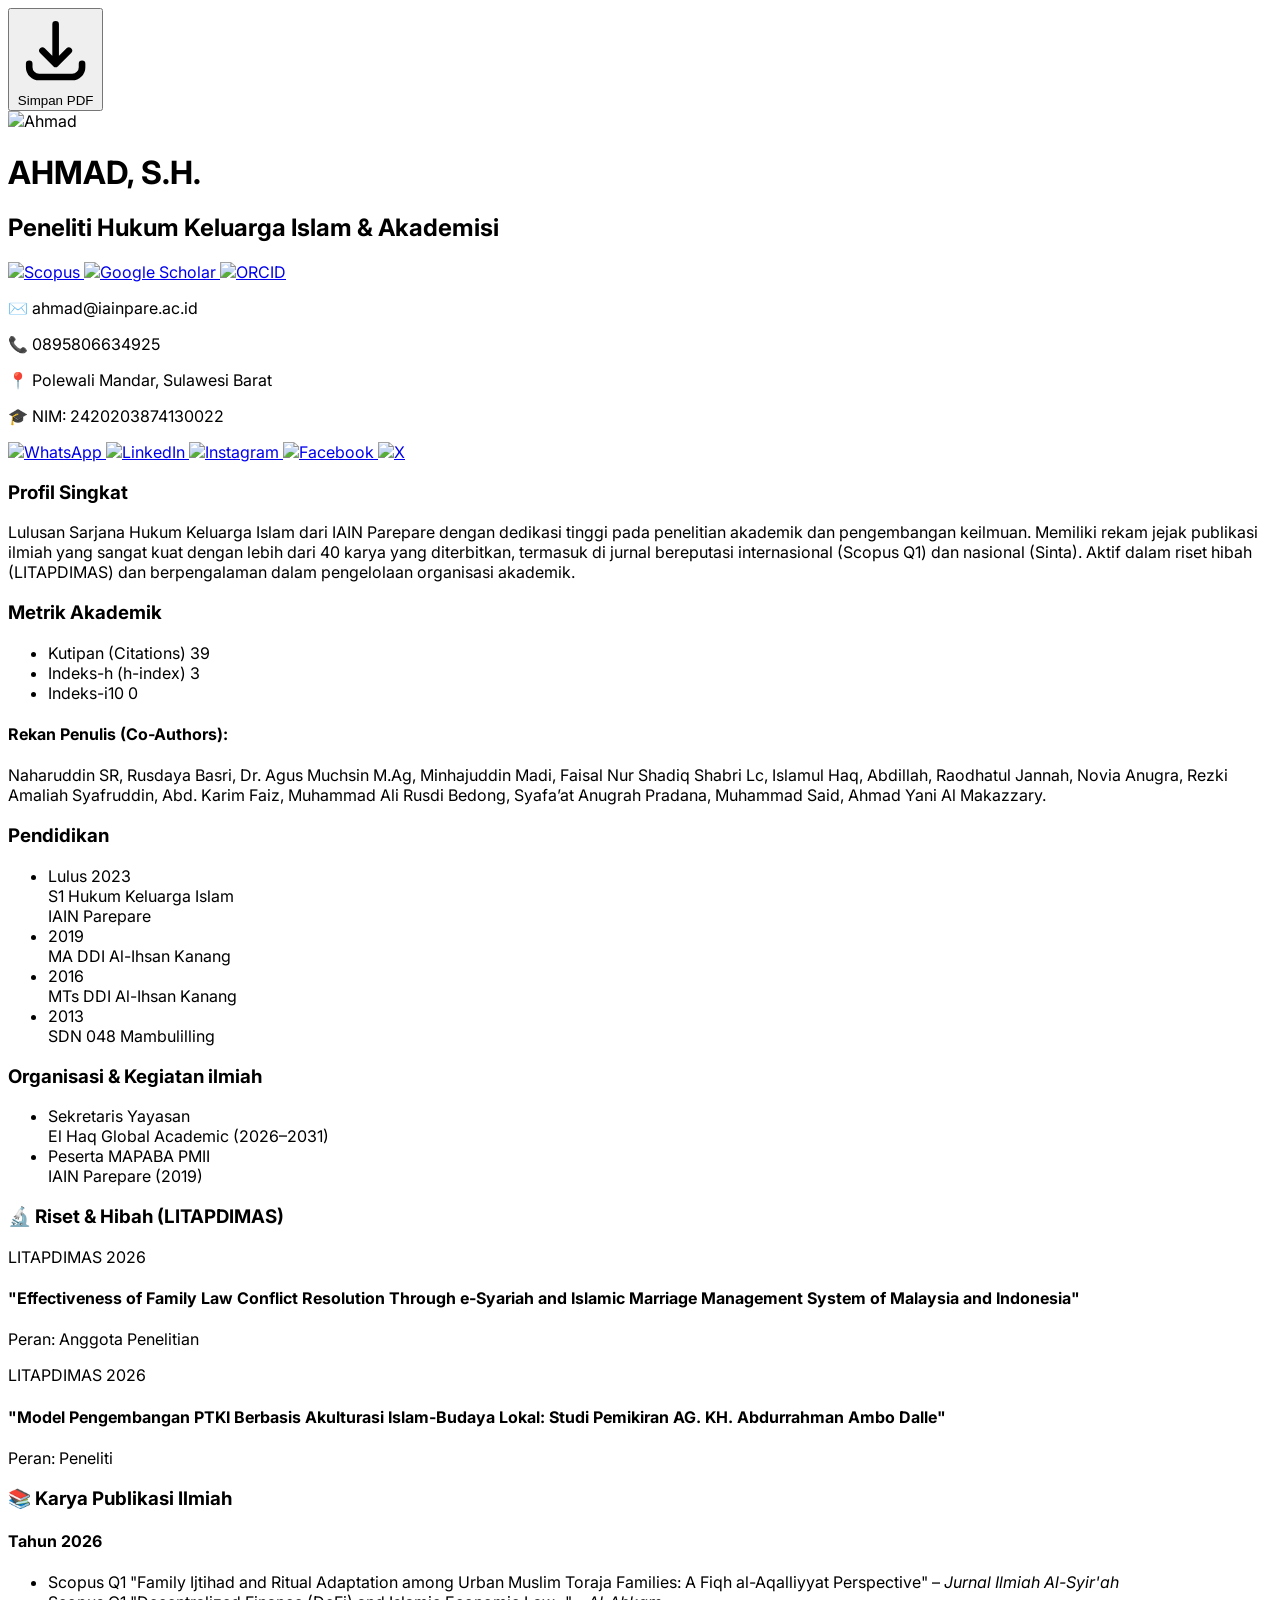
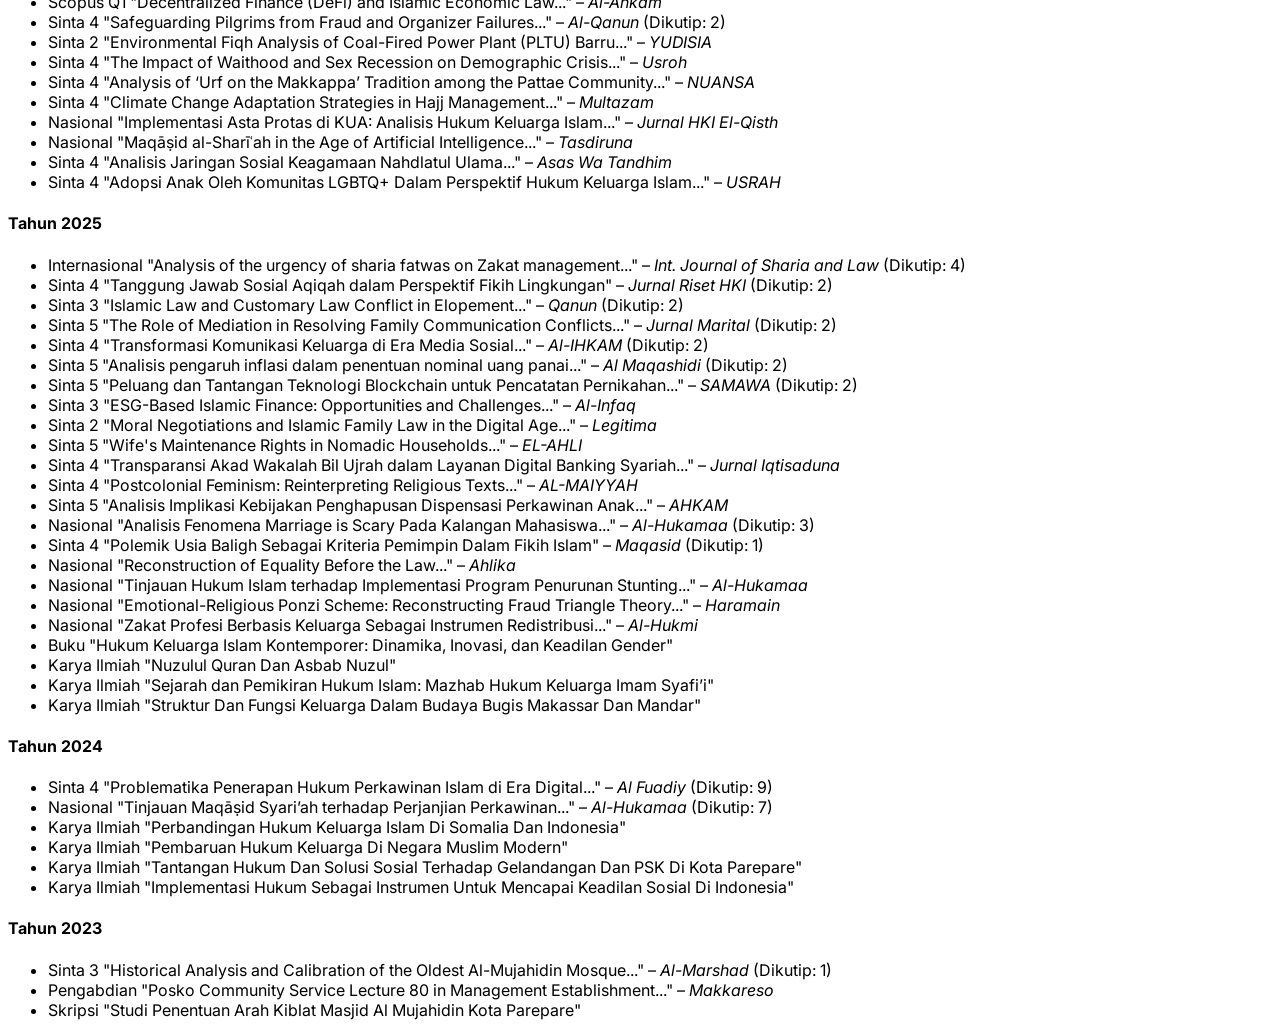
==== index.html @ 98ff2588 "Update index.html" ====
<!DOCTYPE html>
<html lang="id">
<head>
    <meta charset="UTF-8">
    <meta name="viewport" content="width=device-width, initial-scale=1.0">
    <title>CV & Portofolio Akademik - Ahmad, M.H.</title>
    <!-- Favicon -->
    <link rel="icon" href="https://i.ibb.co.com/wh9zwyfM/Chat-GPTImage12-Jul202614-17-0-1.jpg" type="image/jpeg">
    <!-- Tailwind CSS -->
    <script src="https://cdn.tailwindcss.com"></script>
    <!-- Google Fonts -->
    <link href="https://fonts.googleapis.com/css2?family=Inter:wght@300;400;500;600;700&display=swap" rel="stylesheet">
    <!-- html2pdf.js -->
    <script src="https://cdnjs.cloudflare.com/ajax/libs/html2pdf.js/0.10.1/html2pdf.bundle.min.js"></script>
    <style>
        body { font-family: 'Inter', sans-serif; }
        @media print {
            body { background-color: #ffffff; color: #000000; }
            .no-print { display: none !important; }
            .print-break-inside-avoid { break-inside: avoid; }
            #cv-container { box-shadow: none; max-width: 100%; padding: 0; border: none; }
        }
    </style>
</head>
<body class="bg-gray-100 text-gray-800 antialiased">

    <!-- Tombol Download PDF -->
    <div class="fixed top-5 right-5 z-50 no-print">
        <button onclick="generatePDF()" class="bg-blue-600 hover:bg-blue-700 text-white font-semibold py-2 px-6 rounded-full shadow-lg transition-transform transform hover:scale-105 flex items-center gap-2">
            <svg xmlns="http://www.w3.org/2000/svg" class="h-5 w-5" fill="none" viewBox="0 0 24 24" stroke="currentColor"><path stroke-linecap="round" stroke-linejoin="round" stroke-width="2" d="M4 16v1a3 3 0 003 3h10a3 3 0 003-3v-1m-4-4l-4 4m0 0l-4-4m4 4V4" /></svg>
            Simpan PDF
        </button>
    </div>

    <!-- Area CV -->
    <main id="cv-container" class="max-w-5xl mx-auto bg-white my-10 p-10 sm:p-14 shadow-2xl border-t-8 border-blue-700">
        
        <!-- HEADER -->
        <header class="flex flex-col md:flex-row items-center md:items-start gap-8 border-b-2 border-gray-100 pb-8 mb-8">
            <img src="https://i.ibb.co.com/5W7mXbfc/20251227-190442-0000.png" alt="Ahmad" class="w-40 h-40 object-cover rounded-full shadow-md border-4 border-gray-50">
            <div class="text-center md:text-left flex-grow">
                <h1 class="text-4xl font-extrabold text-gray-900 mb-1 tracking-tight">AHMAD, S.H.</h1>
                <h2 class="text-xl font-semibold text-blue-700 mb-3">Peneliti Hukum Keluarga Islam & Akademisi</h2>
                
                <!-- Profil Akademik (Scopus, GS, ORCID) -->
                <div class="flex justify-center md:justify-start gap-3 mb-4">
                    <a href="https://www.scopus.com/authid/detail.uri?authorId=60698094000&origin=resultslist" target="_blank" rel="noopener" title="Scopus" class="hover:scale-110 transition-transform">
                        <img src="http://tashdiruna.elhaqpubcenter.org/public/site/images/admin-journal/scopus-icon.png" alt="Scopus" class="w-6 h-6 object-contain">
                    </a>
                    <a href="https://scholar.google.com/citations?user=BUWL0GcAAAAJ&hl=id" target="_blank" rel="noopener" title="Google Scholar" class="hover:scale-110 transition-transform">
                        <img src="http://tashdiruna.elhaqpubcenter.org/public/site/images/admin-journal/gs-icon-ac84edee61431e691b215c0e5de88d59.png" alt="Google Scholar" class="w-6 h-6 object-contain">
                    </a>
                    <a href="https://orcid.org/0009-0000-7461-3158" target="_blank" rel="noopener" title="ORCID" class="hover:scale-110 transition-transform">
                        <img src="https://tashdiruna.elhaqpubcenter.org/public/site/images/ahmadalimuddin/desain-tanpa-judul-8-4ff2abfbde51618a8eaf6e88e89df782.png" alt="ORCID" class="w-6 h-6 object-contain">
                    </a>
                </div>

                <!-- Informasi Kontak Text -->
                <div class="grid grid-cols-1 sm:grid-cols-2 gap-3 text-sm text-gray-600 mb-5">
                    <p class="flex items-center justify-center md:justify-start gap-2">✉️ ahmad@iainpare.ac.id</p>
                    <p class="flex items-center justify-center md:justify-start gap-2">📞 0895806634925</p>
                    <p class="flex items-center justify-center md:justify-start gap-2">📍 Polewali Mandar, Sulawesi Barat</p>
                    <p class="flex items-center justify-center md:justify-start gap-2">🎓 NIM: 2420203874130022</p>
                </div>

                <!-- Media Sosial Links -->
                <div class="flex justify-center md:justify-start items-center gap-5">
                    <!-- WhatsApp -->
                    <a href="https://wa.me/62895806634925" target="_blank" rel="noopener" title="WhatsApp" class="hover:scale-110 transition-transform">
                        <img src="https://i.ibb.co.com/Pzrhr4kR/Whats-App-icon.png" alt="WhatsApp" class="w-8 h-8 object-contain">
                    </a>
                    
                    <!-- LinkedIn -->
                    <a href="https://www.linkedin.com/in/ammadung/" target="_blank" rel="noopener" title="LinkedIn" class="hover:scale-110 transition-transform">
                        <img src="https://i.ibb.co.com/NghxfDbs/image.png" alt="LinkedIn" class="w-8 h-8 object-contain">
                    </a>
                    
                    <!-- Instagram -->
                    <a href="https://www.instagram.com/ahmadd_alimuddin/" target="_blank" rel="noopener" title="Instagram" class="hover:scale-110 transition-transform">
                        <img src="https://i.ibb.co.com/PGQDXc7m/image.png" alt="Instagram" class="w-8 h-8 object-contain">
                    </a>
                    
                    <!-- Facebook (Dibuat w-9 karena gambar aslinya punya banyak ruang kosong/kecil) -->
                    <a href="https://www.facebook.com/ammadung?locale=id_ID" target="_blank" rel="noopener" title="Facebook" class="hover:scale-110 transition-transform">
                        <img src="https://i.ibb.co.com/WW4mgjzd/image.png" alt="Facebook" class="w-9 h-9 object-contain">
                    </a>
                    
                    <!-- X / Twitter -->
                    <a href="https://x.com/egaliterianisme" target="_blank" rel="noopener" title="X (Twitter)" class="hover:scale-110 transition-transform">
                        <img src="https://i.ibb.co.com/ynVQ532t/image.png" alt="X" class="w-8 h-8 object-contain rounded-sm">
                    </a>
                </div>

            </div>
        </header>

        <div class="grid grid-cols-1 lg:grid-cols-3 gap-10">
            
            <!-- KOLOM KIRI -->
            <div class="lg:col-span-1 space-y-8">
                <section>
                    <h3 class="text-lg font-bold text-gray-900 border-b-2 border-blue-600 pb-2 mb-3 uppercase tracking-wider">Profil Singkat</h3>
                    <p class="text-gray-700 text-sm leading-relaxed text-justify">
                        Lulusan Sarjana Hukum Keluarga Islam dari IAIN Parepare dengan dedikasi tinggi pada penelitian akademik dan pengembangan keilmuan. Memiliki rekam jejak publikasi ilmiah yang sangat kuat dengan lebih dari 40 karya yang diterbitkan, termasuk di jurnal bereputasi internasional (Scopus Q1) dan nasional (Sinta). Aktif dalam riset hibah (LITAPDIMAS) dan berpengalaman dalam pengelolaan organisasi akademik.
                    </p>
                </section>

                <section>
                    <h3 class="text-lg font-bold text-gray-900 border-b-2 border-blue-600 pb-2 mb-3 uppercase tracking-wider">Metrik Akademik</h3>
                    <ul class="text-sm text-gray-700 space-y-2 mb-4">
                        <li class="flex justify-between border-b border-gray-100 pb-1"><span>Kutipan (Citations)</span> <span class="font-bold text-blue-700">39</span></li>
                        <li class="flex justify-between border-b border-gray-100 pb-1"><span>Indeks-h (h-index)</span> <span class="font-bold text-blue-700">3</span></li>
                        <li class="flex justify-between pb-1"><span>Indeks-i10</span> <span class="font-bold text-blue-700">0</span></li>
                    </ul>
                    <h4 class="text-sm font-semibold text-gray-800 mb-2">Rekan Penulis (Co-Authors):</h4>
                    <p class="text-xs text-gray-600 leading-relaxed bg-gray-50 p-3 rounded-lg border border-gray-200">
                        Naharuddin SR, Rusdaya Basri, Dr. Agus Muchsin M.Ag, Minhajuddin Madi, Faisal Nur Shadiq Shabri Lc, Islamul Haq, Abdillah, Raodhatul Jannah, Novia Anugra, Rezki Amaliah Syafruddin, Abd. Karim Faiz, Muhammad Ali Rusdi Bedong, Syafa’at Anugrah Pradana, Muhammad Said, Ahmad Yani Al Makazzary.
                    </p>
                </section>

                <section>
                    <h3 class="text-lg font-bold text-gray-900 border-b-2 border-blue-600 pb-2 mb-3 uppercase tracking-wider">Pendidikan</h3>
                    <ul class="space-y-4">
                        <li class="relative pl-4 border-l-2 border-blue-200">
                            <span class="absolute -left-[5px] top-1.5 w-2 h-2 rounded-full bg-blue-600"></span>
                            <div class="text-xs font-bold text-blue-600">Lulus 2023</div>
                            <div class="text-sm font-bold text-gray-800">S1 Hukum Keluarga Islam</div>
                            <div class="text-sm text-gray-600">IAIN Parepare</div>
                        </li>
                        <li class="relative pl-4 border-l-2 border-blue-200">
                            <span class="absolute -left-[5px] top-1.5 w-2 h-2 rounded-full bg-gray-400"></span>
                            <div class="text-xs font-bold text-gray-500">2019</div>
                            <div class="text-sm font-semibold text-gray-800">MA DDI Al-Ihsan Kanang</div>
                        </li>
                        <li class="relative pl-4 border-l-2 border-blue-200">
                            <span class="absolute -left-[5px] top-1.5 w-2 h-2 rounded-full bg-gray-400"></span>
                            <div class="text-xs font-bold text-gray-500">2016</div>
                            <div class="text-sm font-semibold text-gray-800">MTs DDI Al-Ihsan Kanang</div>
                        </li>
                        <li class="relative pl-4 border-l-2 border-transparent">
                            <span class="absolute -left-[5px] top-1.5 w-2 h-2 rounded-full bg-gray-400"></span>
                            <div class="text-xs font-bold text-gray-500">2013</div>
                            <div class="text-sm font-semibold text-gray-800">SDN 048 Mambulilling</div>
                        </li>
                    </ul>
                </section>

                <section>
                    <h3 class="text-lg font-bold text-gray-900 border-b-2 border-blue-600 pb-2 mb-3 uppercase tracking-wider">Organisasi & Kegiatan ilmiah</h3>
                    <ul class="space-y-3">
                        <li>
                            <div class="text-sm font-bold text-gray-800">Sekretaris Yayasan</div>
                            <div class="text-xs text-gray-600">El Haq Global Academic (2026–2031)</div>
                        </li>
                        <li>
                            <div class="text-sm font-bold text-gray-800">Peserta MAPABA PMII</div>
                            <div class="text-xs text-gray-600">IAIN Parepare (2019)</div>
                        </li>
                    </ul>
                </section>
            </div>

            <!-- KOLOM KANAN -->
            <div class="lg:col-span-2 space-y-8">
                
                <!-- RIWAYAT PENELITIAN & LITAPDIMAS -->
                <section>
                    <h3 class="text-xl font-bold text-gray-900 border-b-2 border-blue-600 pb-2 mb-4 uppercase tracking-wider flex items-center gap-2">
                        🔬 Riset & Hibah (LITAPDIMAS)
                    </h3>
                    <div class="space-y-4">
                        <div class="bg-blue-50 p-5 rounded-xl border-l-4 border-blue-600 shadow-sm print-break-inside-avoid">
                            <span class="inline-block px-2 py-1 bg-blue-600 text-white text-xs font-bold rounded mb-2">LITAPDIMAS 2026</span>
                            <h4 class="text-sm font-bold text-gray-900">"Effectiveness of Family Law Conflict Resolution Through e-Syariah and Islamic Marriage Management System of Malaysia and Indonesia"</h4>
                            <p class="text-sm font-semibold text-blue-700 mt-2">Peran: Anggota Penelitian</p>
                        </div>
                        <div class="bg-blue-50 p-5 rounded-xl border-l-4 border-blue-600 shadow-sm print-break-inside-avoid">
                            <span class="inline-block px-2 py-1 bg-blue-600 text-white text-xs font-bold rounded mb-2">LITAPDIMAS 2026</span>
                            <h4 class="text-sm font-bold text-gray-900">"Model Pengembangan PTKI Berbasis Akulturasi Islam-Budaya Lokal: Studi Pemikiran AG. KH. Abdurrahman Ambo Dalle"</h4>
                            <p class="text-sm font-semibold text-blue-700 mt-2">Peran: Peneliti</p>
                        </div>
                    </div>
                </section>

                <!-- PUBLIKASI ILMIAH -->
                <section>
                    <h3 class="text-xl font-bold text-gray-900 border-b-2 border-blue-600 pb-2 mb-4 uppercase tracking-wider flex items-center gap-2">
                        📚 Karya Publikasi Ilmiah
                    </h3>
                    
                    <!-- 2026 -->
                    <div class="mb-6 print-break-inside-avoid">
                        <h4 class="text-md font-bold text-gray-800 bg-gray-100 py-1 px-3 rounded mb-3 border-l-4 border-gray-400">Tahun 2026</h4>
                        <ul class="list-decimal list-inside space-y-4 text-sm text-gray-700 ml-2">
                            <li><span class="bg-orange-100 text-orange-800 text-xs px-2 py-0.5 rounded font-bold mr-1">Scopus Q1</span> "Family Ijtihad and Ritual Adaptation among Urban Muslim Toraja Families: A Fiqh al-Aqalliyyat Perspective" – <em>Jurnal Ilmiah Al-Syir'ah</em></li>
                            <li><span class="bg-orange-100 text-orange-800 text-xs px-2 py-0.5 rounded font-bold mr-1">Scopus Q1</span> "Decentralized Finance (DeFi) and Islamic Economic Law..." – <em>Al-Ahkam</em></li>
                            <li><span class="bg-yellow-100 text-yellow-800 text-xs px-2 py-0.5 rounded font-bold mr-1">Sinta 4</span> "Safeguarding Pilgrims from Fraud and Organizer Failures..." – <em>Al-Qanun</em> <span class="text-blue-600 font-semibold">(Dikutip: 2)</span></li>
                            <li><span class="bg-green-100 text-green-800 text-xs px-2 py-0.5 rounded font-bold mr-1">Sinta 2</span> "Environmental Fiqh Analysis of Coal-Fired Power Plant (PLTU) Barru..." – <em>YUDISIA</em></li>
                            <li><span class="bg-yellow-100 text-yellow-800 text-xs px-2 py-0.5 rounded font-bold mr-1">Sinta 4</span> "The Impact of Waithood and Sex Recession on Demographic Crisis..." – <em>Usroh</em></li>
                            <li><span class="bg-yellow-100 text-yellow-800 text-xs px-2 py-0.5 rounded font-bold mr-1">Sinta 4</span> "Analysis of ‘Urf on the Makkappa’ Tradition among the Pattae Community..." – <em>NUANSA</em></li>
                            <li><span class="bg-yellow-100 text-yellow-800 text-xs px-2 py-0.5 rounded font-bold mr-1">Sinta 4</span> "Climate Change Adaptation Strategies in Hajj Management..." – <em>Multazam</em></li>
                            <li><span class="bg-gray-200 text-gray-700 text-xs px-2 py-0.5 rounded font-bold mr-1">Nasional</span> "Implementasi Asta Protas di KUA: Analisis Hukum Keluarga Islam..." – <em>Jurnal HKI El-Qisth</em></li>
                            <li><span class="bg-gray-200 text-gray-700 text-xs px-2 py-0.5 rounded font-bold mr-1">Nasional</span> "Maqāṣid al-Sharīʿah in the Age of Artificial Intelligence..." – <em>Tasdiruna</em></li>
                            <li><span class="bg-yellow-100 text-yellow-800 text-xs px-2 py-0.5 rounded font-bold mr-1">Sinta 4</span> "Analisis Jaringan Sosial Keagamaan Nahdlatul Ulama..." – <em>Asas Wa Tandhim</em></li>
                            <li><span class="bg-yellow-100 text-yellow-800 text-xs px-2 py-0.5 rounded font-bold mr-1">Sinta 4</span> "Adopsi Anak Oleh Komunitas LGBTQ+ Dalam Perspektif Hukum Keluarga Islam..." – <em>USRAH</em></li>
                        </ul>
                    </div>

                    <!-- 2025 -->
                    <div class="mb-6 print-break-inside-avoid">
                        <h4 class="text-md font-bold text-gray-800 bg-gray-100 py-1 px-3 rounded mb-3 border-l-4 border-gray-400">Tahun 2025</h4>
                        <ul class="list-decimal list-inside space-y-4 text-sm text-gray-700 ml-2">
                            <li><span class="bg-indigo-100 text-indigo-800 text-xs px-2 py-0.5 rounded font-bold mr-1">Internasional</span> "Analysis of the urgency of sharia fatwas on Zakat management..." – <em>Int. Journal of Sharia and Law</em> <span class="text-blue-600 font-semibold">(Dikutip: 4)</span></li>
                            <li><span class="bg-yellow-100 text-yellow-800 text-xs px-2 py-0.5 rounded font-bold mr-1">Sinta 4</span> "Tanggung Jawab Sosial Aqiqah dalam Perspektif Fikih Lingkungan" – <em>Jurnal Riset HKI</em> <span class="text-blue-600 font-semibold">(Dikutip: 2)</span></li>
                            <li><span class="bg-blue-100 text-blue-800 text-xs px-2 py-0.5 rounded font-bold mr-1">Sinta 3</span> "Islamic Law and Customary Law Conflict in Elopement..." – <em>Qanun</em> <span class="text-blue-600 font-semibold">(Dikutip: 2)</span></li>
                            <li><span class="bg-purple-100 text-purple-800 text-xs px-2 py-0.5 rounded font-bold mr-1">Sinta 5</span> "The Role of Mediation in Resolving Family Communication Conflicts..." – <em>Jurnal Marital</em> <span class="text-blue-600 font-semibold">(Dikutip: 2)</span></li>
                            <li><span class="bg-yellow-100 text-yellow-800 text-xs px-2 py-0.5 rounded font-bold mr-1">Sinta 4</span> "Transformasi Komunikasi Keluarga di Era Media Sosial..." – <em>Al-IHKAM</em> <span class="text-blue-600 font-semibold">(Dikutip: 2)</span></li>
                            <li><span class="bg-purple-100 text-purple-800 text-xs px-2 py-0.5 rounded font-bold mr-1">Sinta 5</span> "Analisis pengaruh inflasi dalam penentuan nominal uang panai..." – <em>Al Maqashidi</em> <span class="text-blue-600 font-semibold">(Dikutip: 2)</span></li>
                            <li><span class="bg-purple-100 text-purple-800 text-xs px-2 py-0.5 rounded font-bold mr-1">Sinta 5</span> "Peluang dan Tantangan Teknologi Blockchain untuk Pencatatan Pernikahan..." – <em>SAMAWA</em> <span class="text-blue-600 font-semibold">(Dikutip: 2)</span></li>
                            <li><span class="bg-blue-100 text-blue-800 text-xs px-2 py-0.5 rounded font-bold mr-1">Sinta 3</span> "ESG-Based Islamic Finance: Opportunities and Challenges..." – <em>Al-Infaq</em></li>
                            <li><span class="bg-green-100 text-green-800 text-xs px-2 py-0.5 rounded font-bold mr-1">Sinta 2</span> "Moral Negotiations and Islamic Family Law in the Digital Age..." – <em>Legitima</em></li>
                            <li><span class="bg-purple-100 text-purple-800 text-xs px-2 py-0.5 rounded font-bold mr-1">Sinta 5</span> "Wife's Maintenance Rights in Nomadic Households..." – <em>EL-AHLI</em></li>
                            <li><span class="bg-yellow-100 text-yellow-800 text-xs px-2 py-0.5 rounded font-bold mr-1">Sinta 4</span> "Transparansi Akad Wakalah Bil Ujrah dalam Layanan Digital Banking Syariah..." – <em>Jurnal Iqtisaduna</em></li>
                            <li><span class="bg-yellow-100 text-yellow-800 text-xs px-2 py-0.5 rounded font-bold mr-1">Sinta 4</span> "Postcolonial Feminism: Reinterpreting Religious Texts..." – <em>AL-MAIYYAH</em></li>
                            <li><span class="bg-purple-100 text-purple-800 text-xs px-2 py-0.5 rounded font-bold mr-1">Sinta 5</span> "Analisis Implikasi Kebijakan Penghapusan Dispensasi Perkawinan Anak..." – <em>AHKAM</em></li>
                            <li><span class="bg-gray-200 text-gray-700 text-xs px-2 py-0.5 rounded font-bold mr-1">Nasional</span> "Analisis Fenomena Marriage is Scary Pada Kalangan Mahasiswa..." – <em>Al-Hukamaa</em> <span class="text-blue-600 font-semibold">(Dikutip: 3)</span></li>
                            <li><span class="bg-yellow-100 text-yellow-800 text-xs px-2 py-0.5 rounded font-bold mr-1">Sinta 4</span> "Polemik Usia Baligh Sebagai Kriteria Pemimpin Dalam Fikih Islam" – <em>Maqasid</em> <span class="text-blue-600 font-semibold">(Dikutip: 1)</span></li>
                            <li><span class="bg-gray-200 text-gray-700 text-xs px-2 py-0.5 rounded font-bold mr-1">Nasional</span> "Reconstruction of Equality Before the Law..." – <em>Ahlika</em></li>
                            <li><span class="bg-gray-200 text-gray-700 text-xs px-2 py-0.5 rounded font-bold mr-1">Nasional</span> "Tinjauan Hukum Islam terhadap Implementasi Program Penurunan Stunting..." – <em>Al-Hukamaa</em></li>
                            <li><span class="bg-gray-200 text-gray-700 text-xs px-2 py-0.5 rounded font-bold mr-1">Nasional</span> "Emotional-Religious Ponzi Scheme: Reconstructing Fraud Triangle Theory..." – <em>Haramain</em></li>
                            <li><span class="bg-gray-200 text-gray-700 text-xs px-2 py-0.5 rounded font-bold mr-1">Nasional</span> "Zakat Profesi Berbasis Keluarga Sebagai Instrumen Redistribusi..." – <em>Al-Hukmi</em></li>
                            <li><span class="bg-slate-800 text-white text-xs px-2 py-0.5 rounded font-bold mr-1">Buku</span> "Hukum Keluarga Islam Kontemporer: Dinamika, Inovasi, dan Keadilan Gender"</li>
                            <li><span class="bg-gray-100 text-gray-600 border border-gray-300 text-xs px-2 py-0.5 rounded font-bold mr-1">Karya Ilmiah</span> "Nuzulul Quran Dan Asbab Nuzul"</li>
                            <li><span class="bg-gray-100 text-gray-600 border border-gray-300 text-xs px-2 py-0.5 rounded font-bold mr-1">Karya Ilmiah</span> "Sejarah dan Pemikiran Hukum Islam: Mazhab Hukum Keluarga Imam Syafi’i"</li>
                            <li><span class="bg-gray-100 text-gray-600 border border-gray-300 text-xs px-2 py-0.5 rounded font-bold mr-1">Karya Ilmiah</span> "Struktur Dan Fungsi Keluarga Dalam Budaya Bugis Makassar Dan Mandar"</li>
                        </ul>
                    </div>

                    <!-- 2024 -->
                    <div class="mb-6 print-break-inside-avoid">
                        <h4 class="text-md font-bold text-gray-800 bg-gray-100 py-1 px-3 rounded mb-3 border-l-4 border-gray-400">Tahun 2024</h4>
                        <ul class="list-decimal list-inside space-y-4 text-sm text-gray-700 ml-2" start="35">
                            <li><span class="bg-yellow-100 text-yellow-800 text-xs px-2 py-0.5 rounded font-bold mr-1">Sinta 4</span> "Problematika Penerapan Hukum Perkawinan Islam di Era Digital..." – <em>Al Fuadiy</em> <span class="text-blue-600 font-semibold">(Dikutip: 9)</span></li>
                            <li><span class="bg-gray-200 text-gray-700 text-xs px-2 py-0.5 rounded font-bold mr-1">Nasional</span> "Tinjauan Maqāṣid Syari’ah terhadap Perjanjian Perkawinan..." – <em>Al-Hukamaa</em> <span class="text-blue-600 font-semibold">(Dikutip: 7)</span></li>
                            <li><span class="bg-gray-100 text-gray-600 border border-gray-300 text-xs px-2 py-0.5 rounded font-bold mr-1">Karya Ilmiah</span> "Perbandingan Hukum Keluarga Islam Di Somalia Dan Indonesia"</li>
                            <li><span class="bg-gray-100 text-gray-600 border border-gray-300 text-xs px-2 py-0.5 rounded font-bold mr-1">Karya Ilmiah</span> "Pembaruan Hukum Keluarga Di Negara Muslim Modern"</li>
                            <li><span class="bg-gray-100 text-gray-600 border border-gray-300 text-xs px-2 py-0.5 rounded font-bold mr-1">Karya Ilmiah</span> "Tantangan Hukum Dan Solusi Sosial Terhadap Gelandangan Dan PSK Di Kota Parepare"</li>
                            <li><span class="bg-gray-100 text-gray-600 border border-gray-300 text-xs px-2 py-0.5 rounded font-bold mr-1">Karya Ilmiah</span> "Implementasi Hukum Sebagai Instrumen Untuk Mencapai Keadilan Sosial Di Indonesia"</li>
                        </ul>
                    </div>

                    <!-- 2023 -->
                    <div class="print-break-inside-avoid">
                        <h4 class="text-md font-bold text-gray-800 bg-gray-100 py-1 px-3 rounded mb-3 border-l-4 border-gray-400">Tahun 2023</h4>
                        <ul class="list-decimal list-inside space-y-4 text-sm text-gray-700 ml-2" start="41">
                            <li><span class="bg-blue-100 text-blue-800 text-xs px-2 py-0.5 rounded font-bold mr-1">Sinta 3</span> "Historical Analysis and Calibration of the Oldest Al-Mujahidin Mosque..." – <em>Al-Marshad</em> <span class="text-blue-600 font-semibold">(Dikutip: 1)</span></li>
                            <li><span class="bg-teal-100 text-teal-800 text-xs px-2 py-0.5 rounded font-bold mr-1">Pengabdian</span> "Posko Community Service Lecture 80 in Management Establishment..." – <em>Makkareso</em></li>
                            <li><span class="bg-slate-800 text-white text-xs px-2 py-0.5 rounded font-bold mr-1">Skripsi</span> "Studi Penentuan Arah Kiblat Masjid Al Mujahidin Kota Parepare"</li>
                        </ul>
                    </div>

                </section>
            </div>
        </div>
    </main>

    <!-- Script PDF Eksternal -->
    <script src="script.js"></script>
</body>
</html>
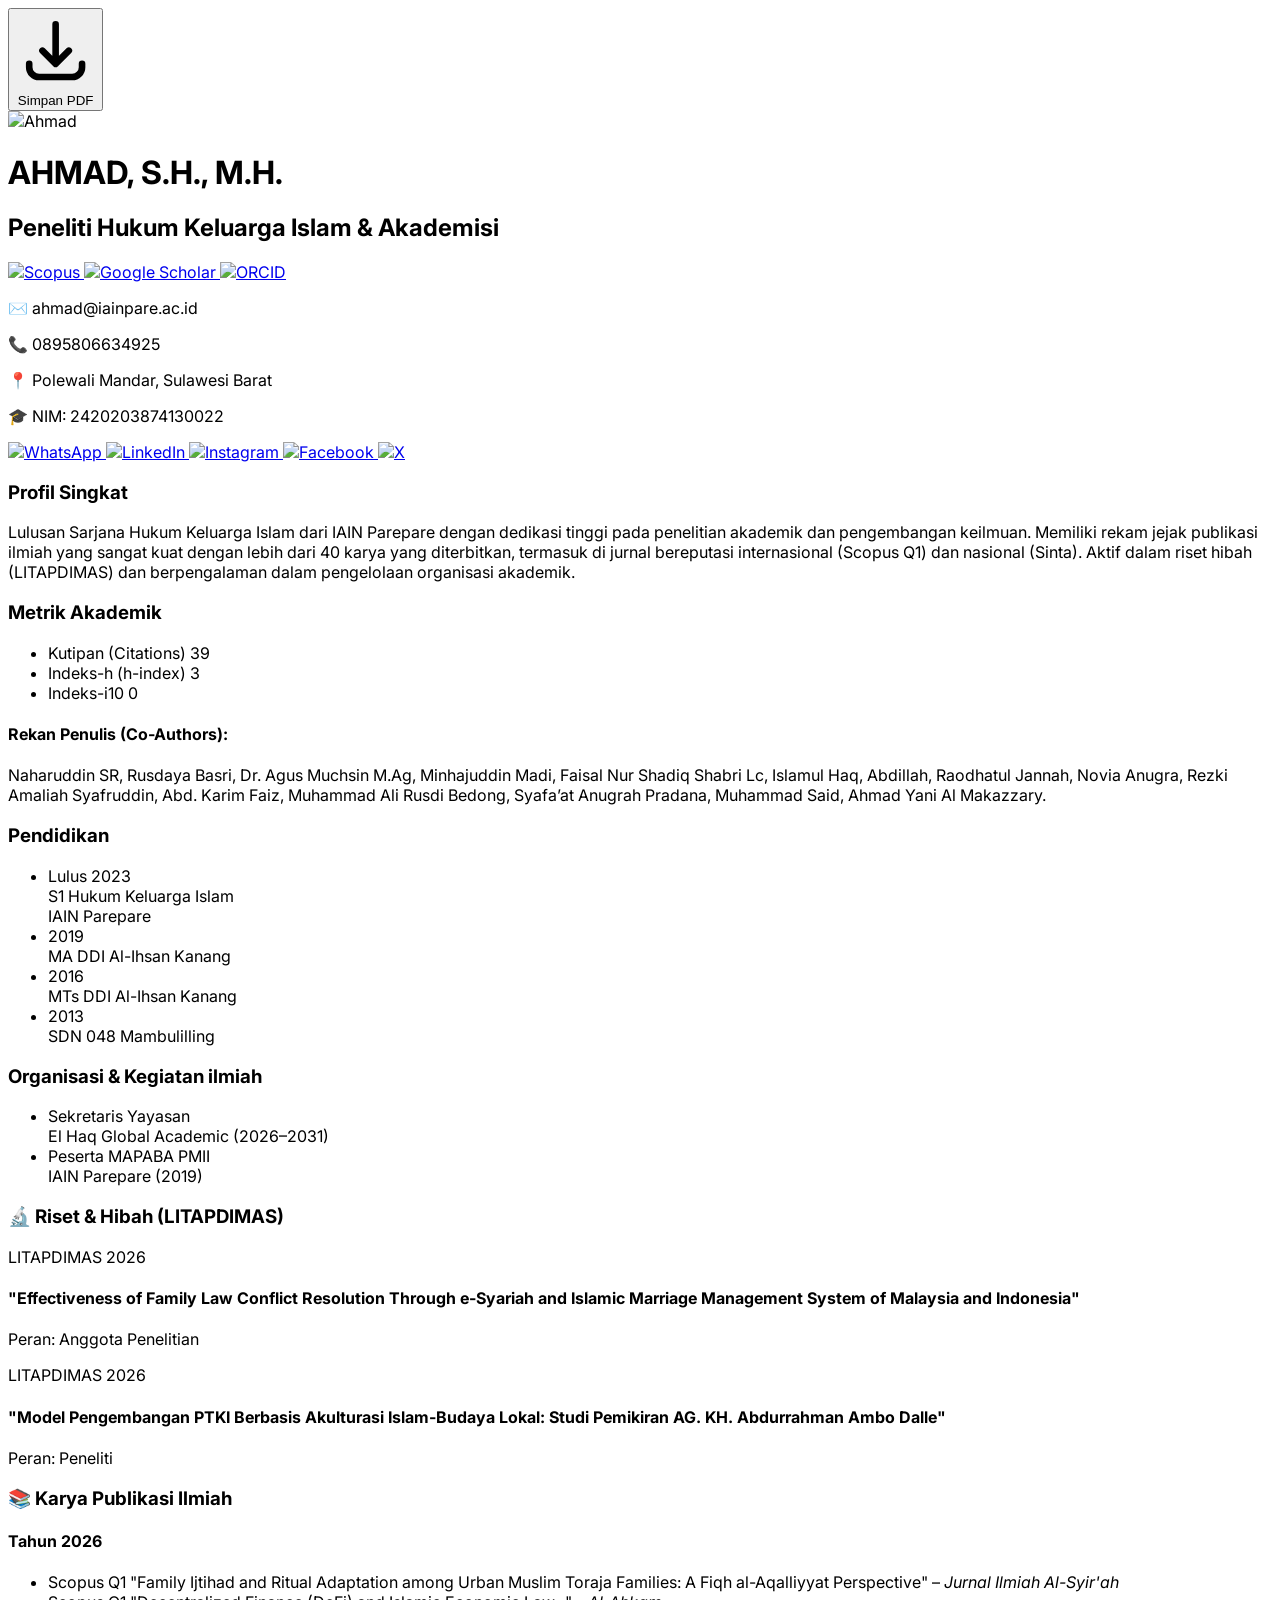
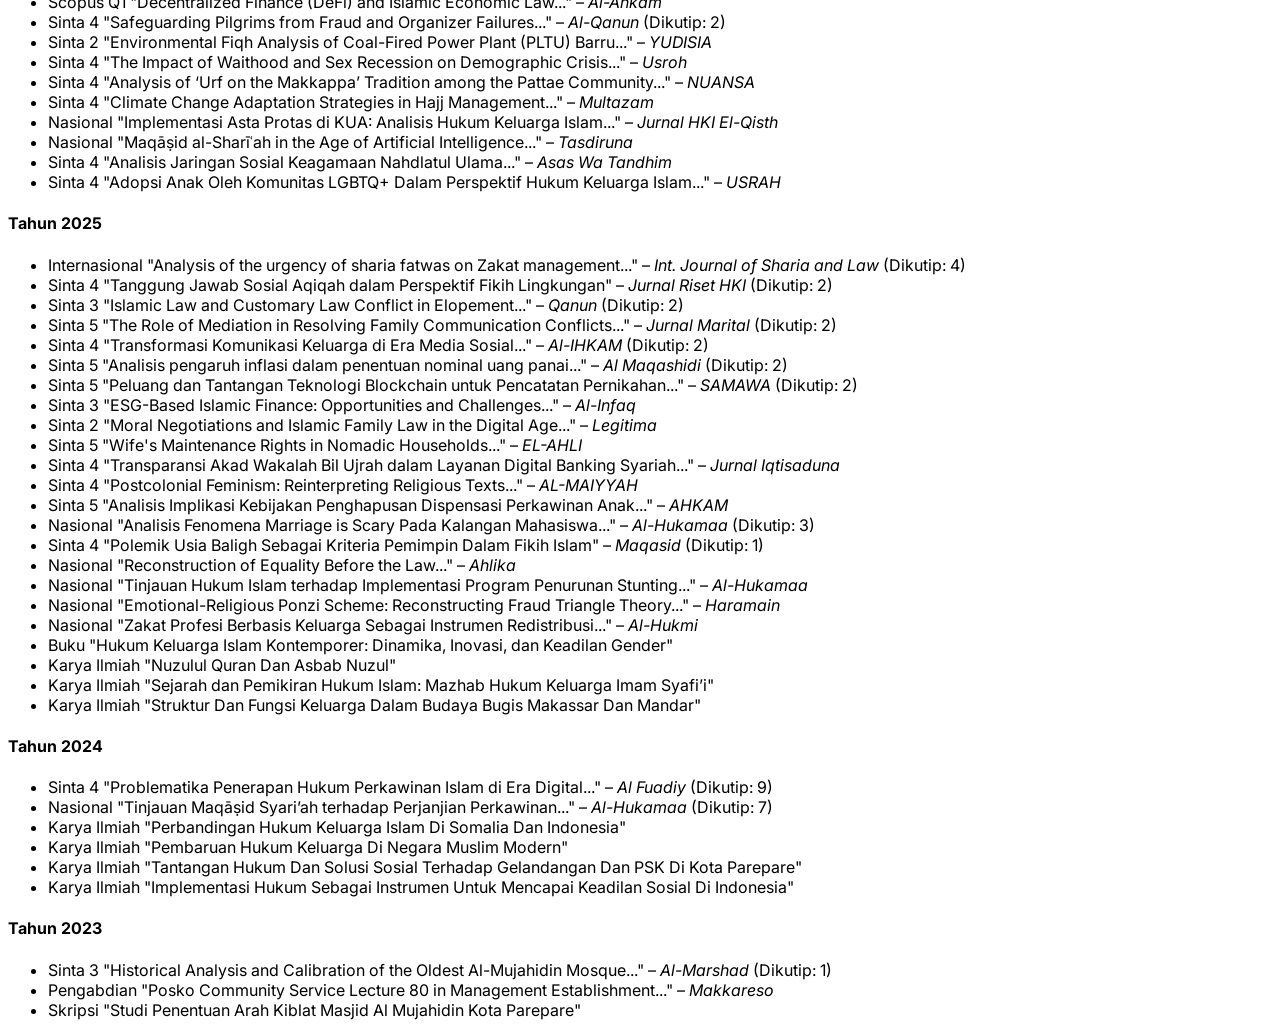
==== commit fa56ef78: "Update index.html" ====
--- a/index.html
+++ b/index.html
@@ -39,7 +39,7 @@
         <header class="flex flex-col md:flex-row items-center md:items-start gap-8 border-b-2 border-gray-100 pb-8 mb-8">
             <img src="https://i.ibb.co.com/5W7mXbfc/20251227-190442-0000.png" alt="Ahmad" class="w-40 h-40 object-cover rounded-full shadow-md border-4 border-gray-50">
             <div class="text-center md:text-left flex-grow">
-                <h1 class="text-4xl font-extrabold text-gray-900 mb-1 tracking-tight">AHMAD, S.H.</h1>
+                <h1 class="text-4xl font-extrabold text-gray-900 mb-1 tracking-tight">AHMAD, S.H., M.H.</h1>
                 <h2 class="text-xl font-semibold text-blue-700 mb-3">Peneliti Hukum Keluarga Islam & Akademisi</h2>
                 
                 <!-- Profil Akademik (Scopus, GS, ORCID) -->
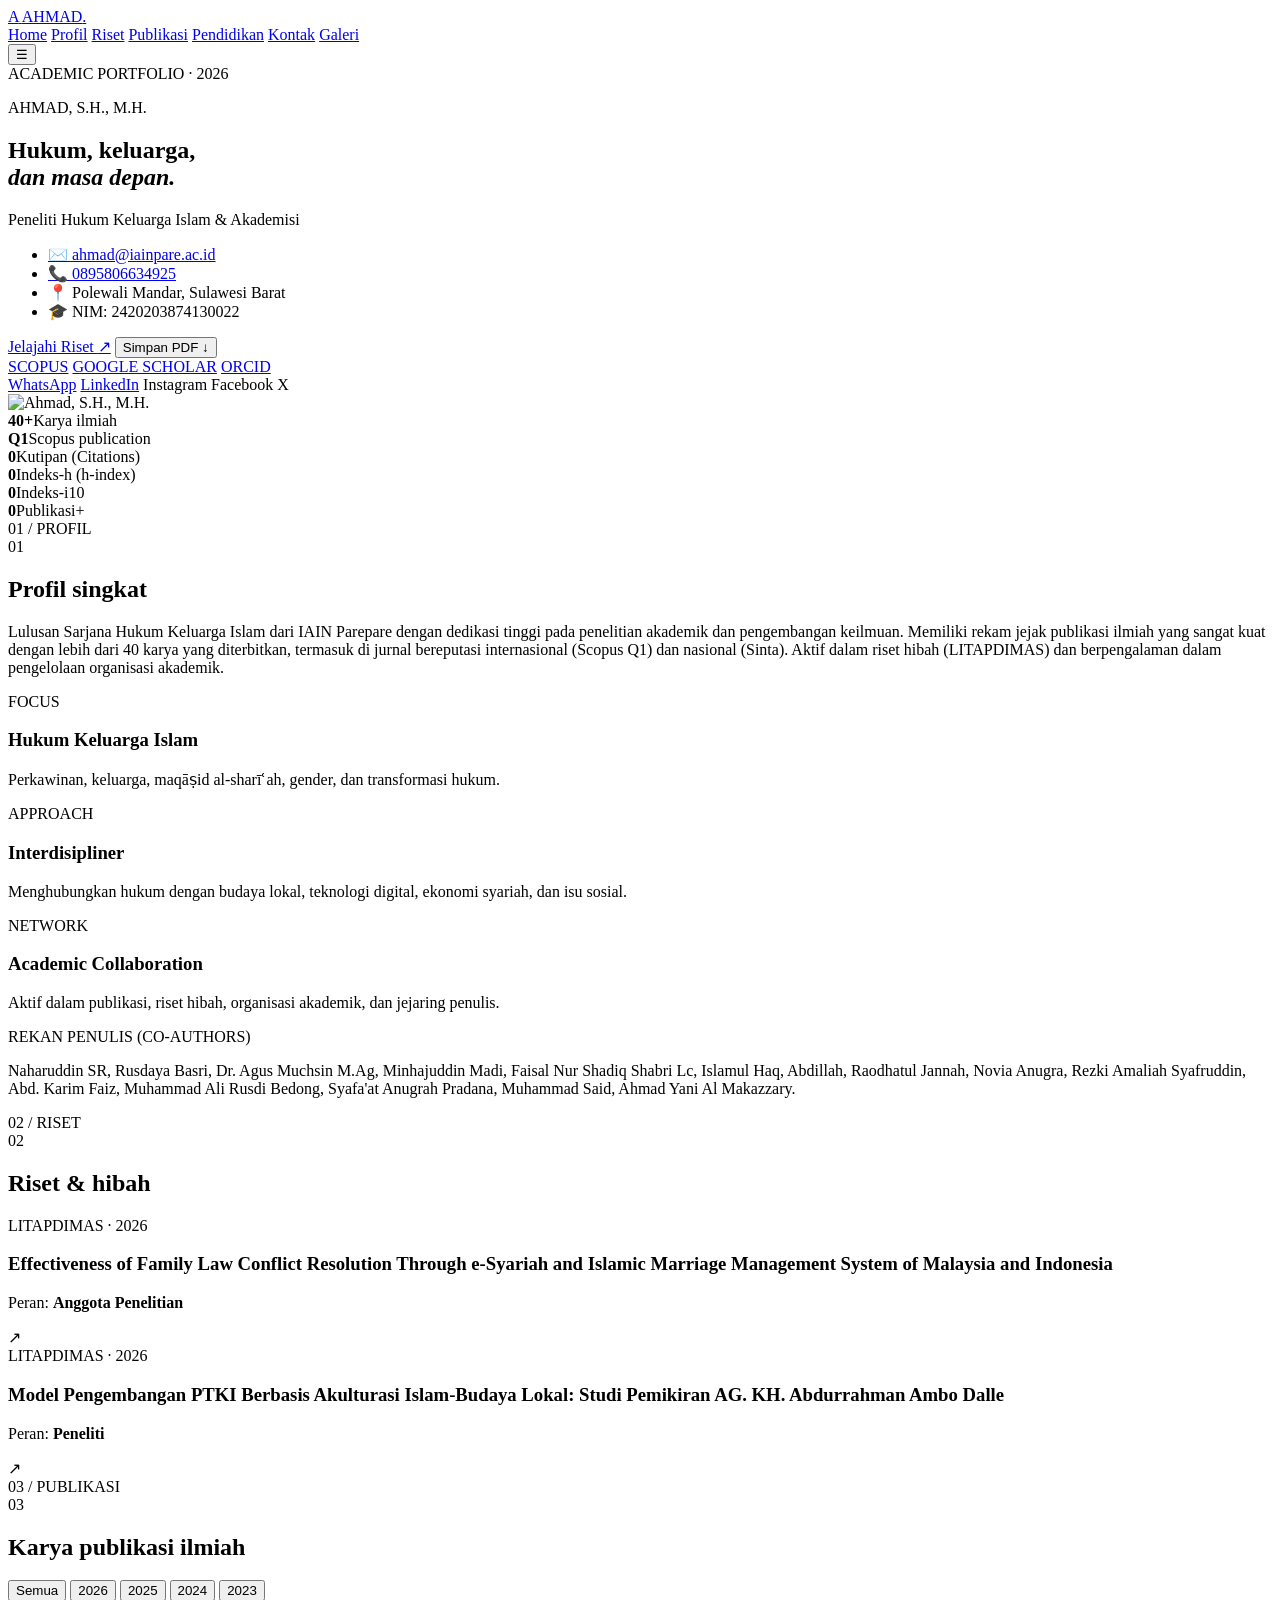
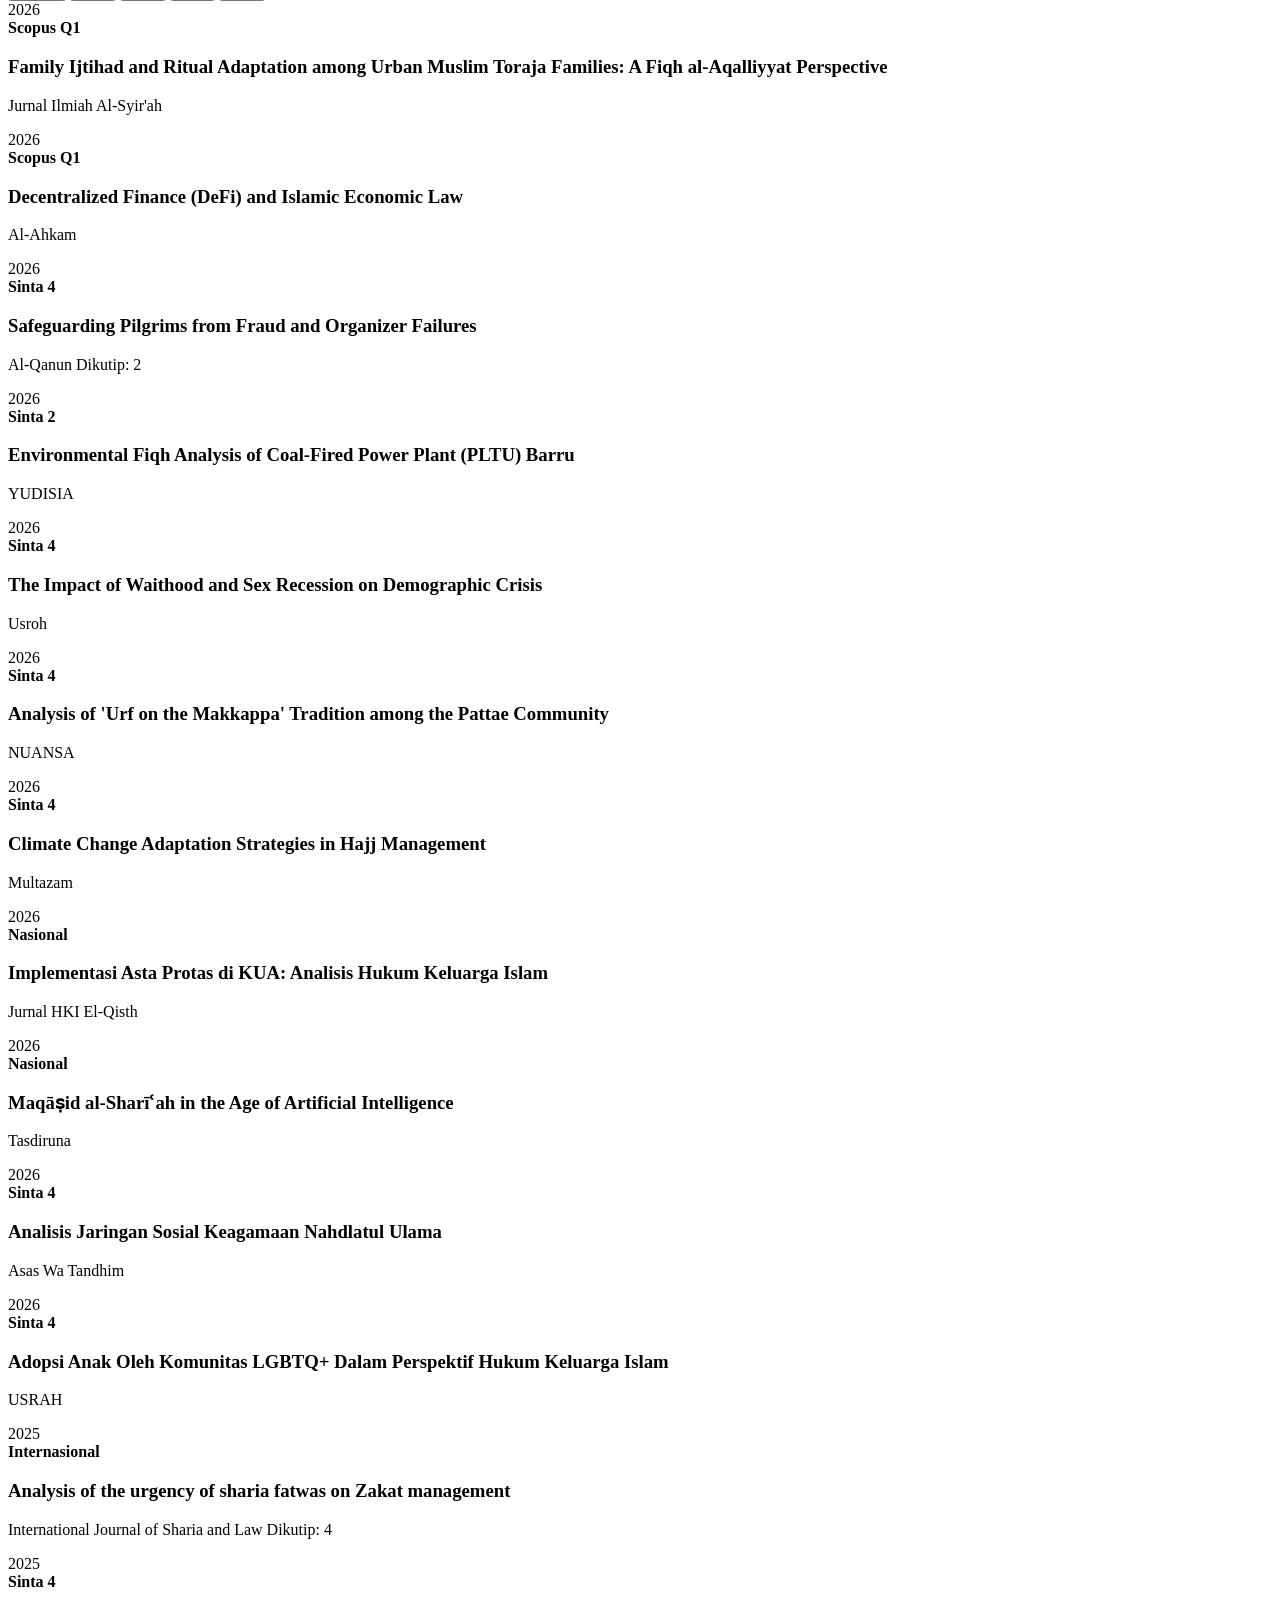
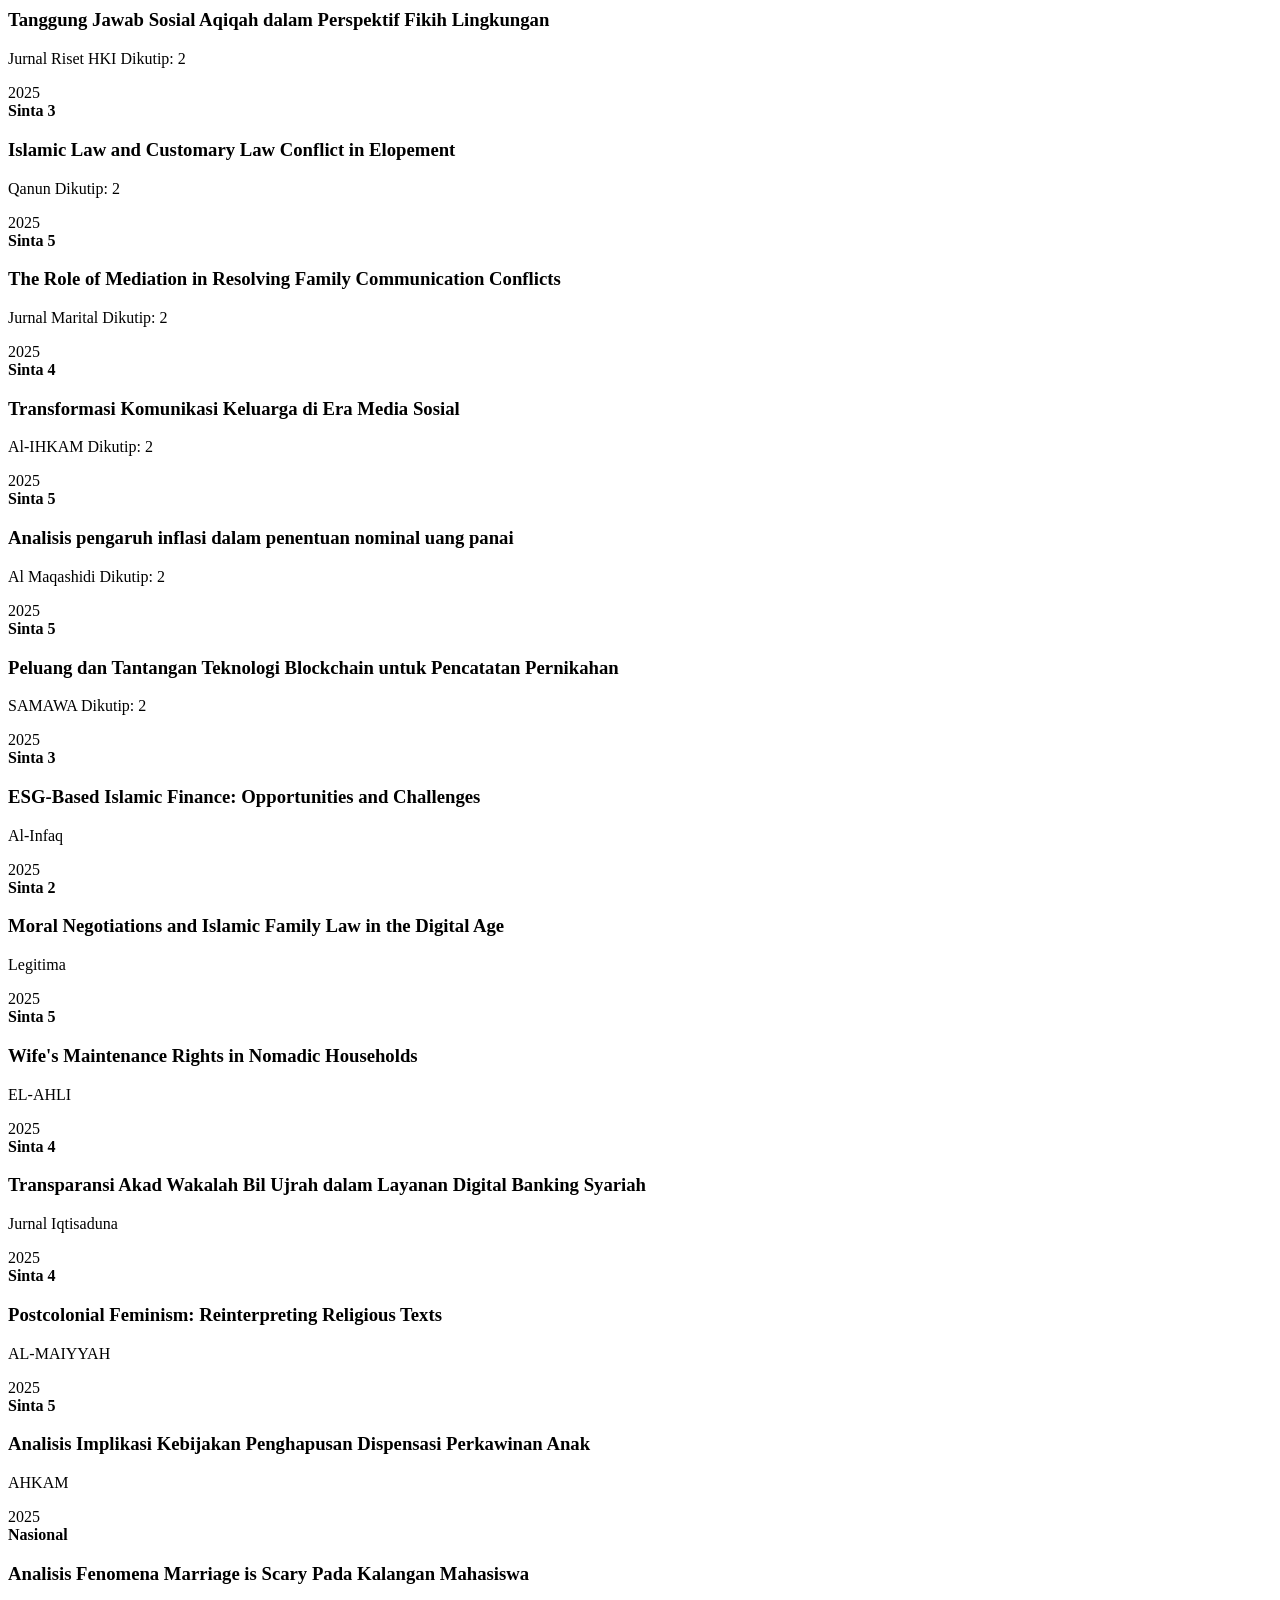
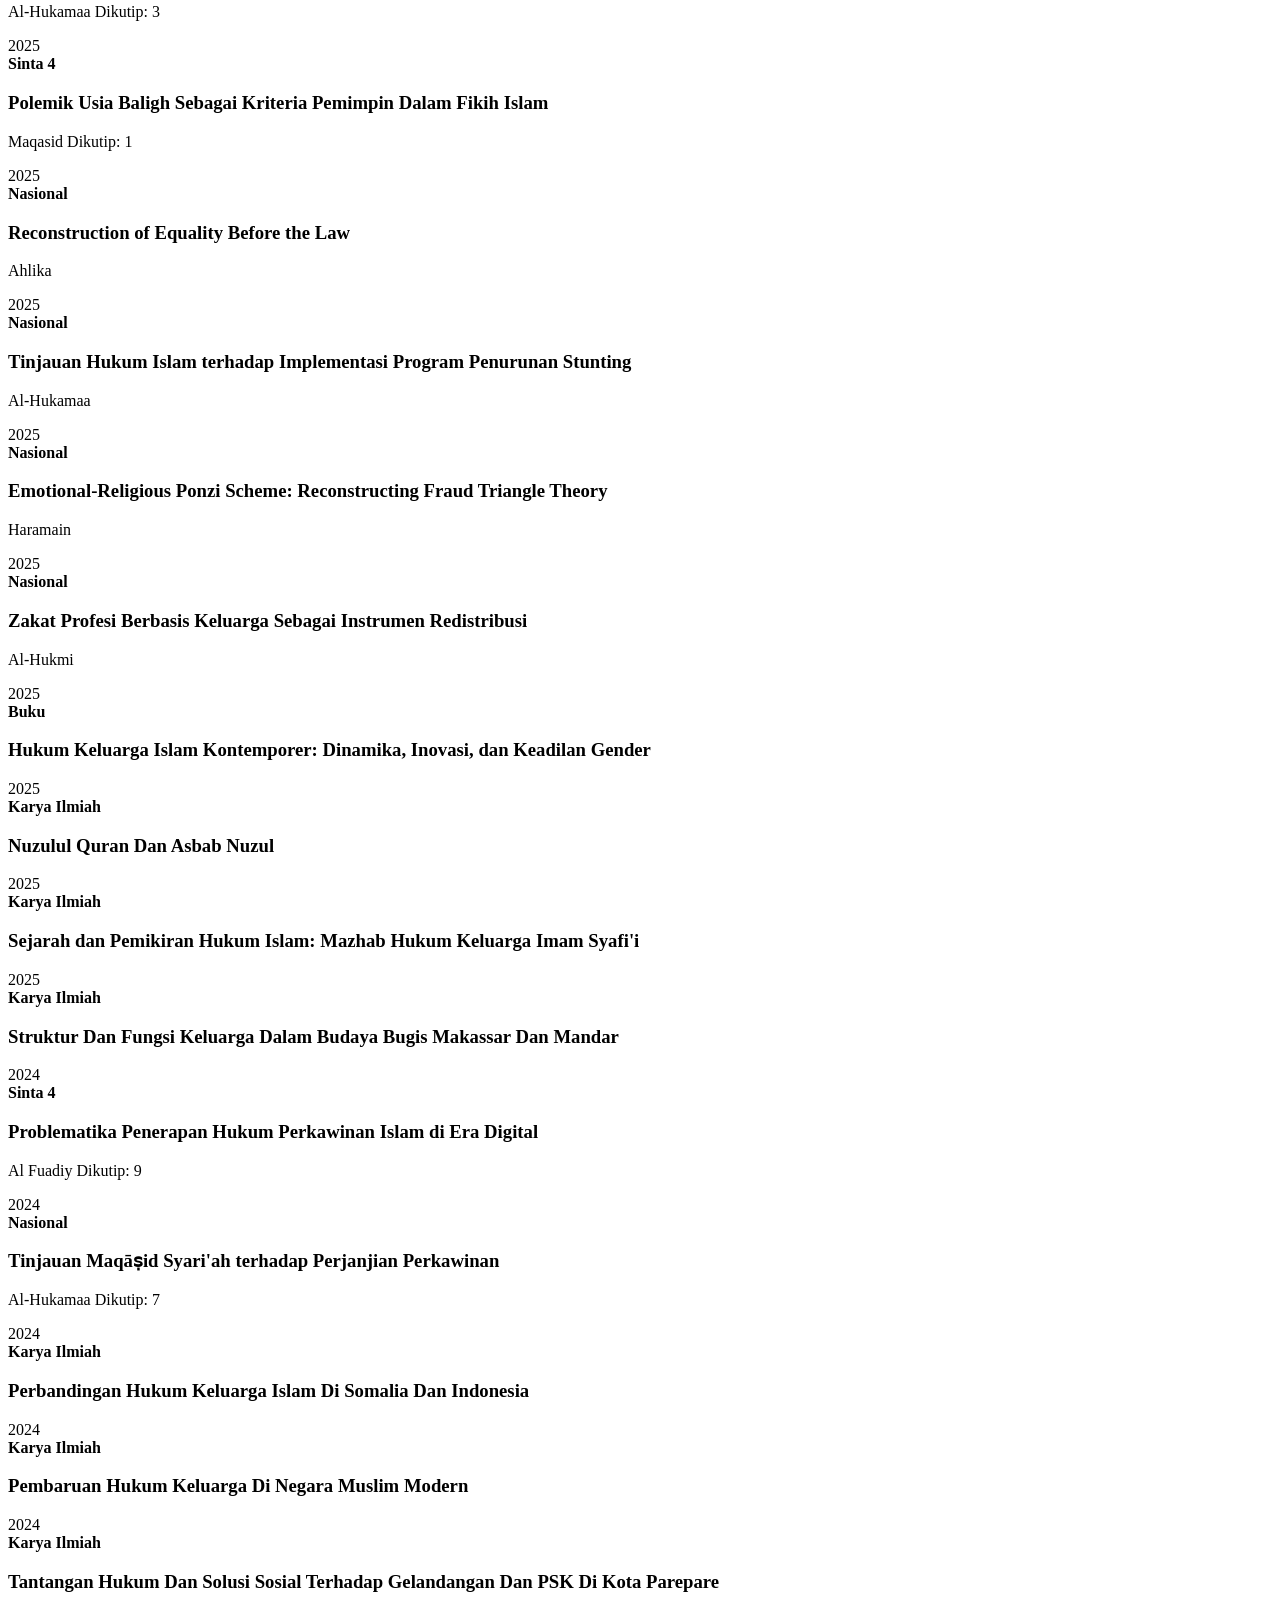
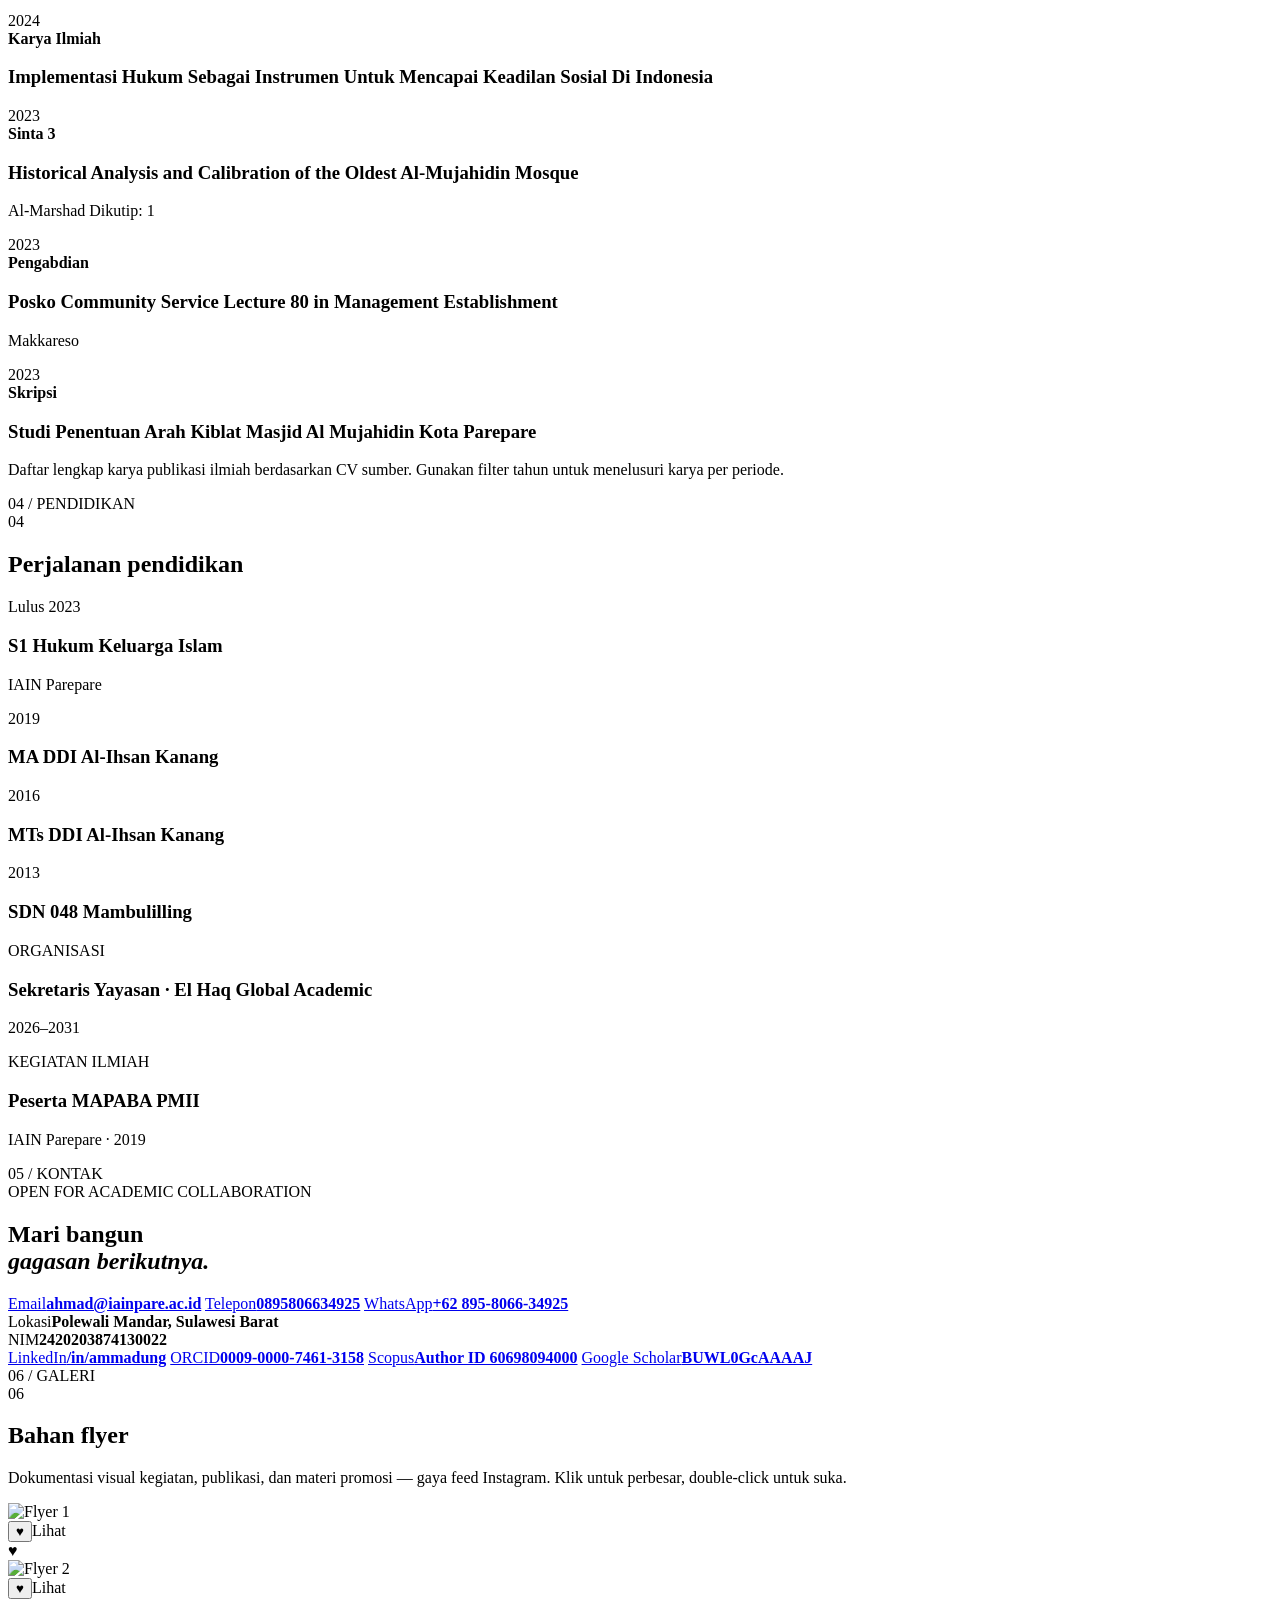
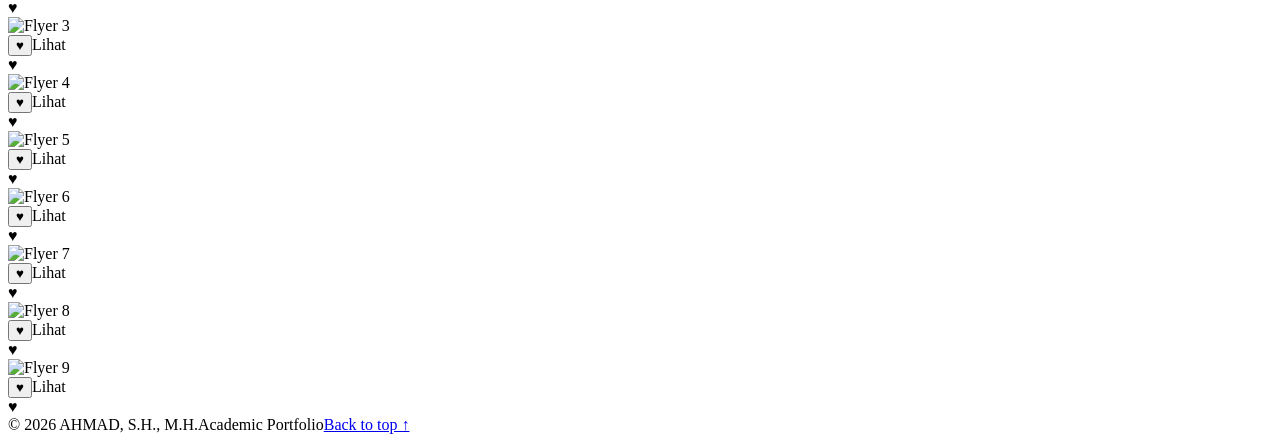
==== commit 28519706: "Add files via upload" ====
--- a/index.html
+++ b/index.html
@@ -1,270 +1,249 @@
 <!DOCTYPE html>
 <html lang="id">
 <head>
-    <meta charset="UTF-8">
-    <meta name="viewport" content="width=device-width, initial-scale=1.0">
-    <title>CV & Portofolio Akademik - Ahmad, M.H.</title>
-    <!-- Favicon -->
-    <link rel="icon" href="https://i.ibb.co.com/wh9zwyfM/Chat-GPTImage12-Jul202614-17-0-1.jpg" type="image/jpeg">
-    <!-- Tailwind CSS -->
-    <script src="https://cdn.tailwindcss.com"></script>
-    <!-- Google Fonts -->
-    <link href="https://fonts.googleapis.com/css2?family=Inter:wght@300;400;500;600;700&display=swap" rel="stylesheet">
-    <!-- html2pdf.js -->
-    <script src="https://cdnjs.cloudflare.com/ajax/libs/html2pdf.js/0.10.1/html2pdf.bundle.min.js"></script>
-    <style>
-        body { font-family: 'Inter', sans-serif; }
-        @media print {
-            body { background-color: #ffffff; color: #000000; }
-            .no-print { display: none !important; }
-            .print-break-inside-avoid { break-inside: avoid; }
-            #cv-container { box-shadow: none; max-width: 100%; padding: 0; border: none; }
-        }
-    </style>
+  <meta charset="UTF-8">
+  <meta name="viewport" content="width=device-width, initial-scale=1.0">
+  <meta name="description" content="Portofolio akademik Ahmad, S.H., M.H. — peneliti Hukum Keluarga Islam, publikasi ilmiah, riset dan jejaring akademik.">
+  <title>Ahmad, S.H., M.H. — Academic Portfolio</title>
+  <link rel="preconnect" href="https://fonts.googleapis.com">
+  <link rel="preconnect" href="https://fonts.gstatic.com" crossorigin>
+  <link href="https://fonts.googleapis.com/css2?family=DM+Sans:wght@400;500;600;700&family=Space+Grotesk:wght@400;500;600;700&display=swap" rel="stylesheet">
+  <link rel="stylesheet" href="css/style.css">
 </head>
-<body class="bg-gray-100 text-gray-800 antialiased">
-
-    <!-- Tombol Download PDF -->
-    <div class="fixed top-5 right-5 z-50 no-print">
-        <button onclick="generatePDF()" class="bg-blue-600 hover:bg-blue-700 text-white font-semibold py-2 px-6 rounded-full shadow-lg transition-transform transform hover:scale-105 flex items-center gap-2">
-            <svg xmlns="http://www.w3.org/2000/svg" class="h-5 w-5" fill="none" viewBox="0 0 24 24" stroke="currentColor"><path stroke-linecap="round" stroke-linejoin="round" stroke-width="2" d="M4 16v1a3 3 0 003 3h10a3 3 0 003-3v-1m-4-4l-4 4m0 0l-4-4m4 4V4" /></svg>
-            Simpan PDF
-        </button>
+<body>
+  <div class="cursor-glow"></div>
+  <div class="noise"></div>
+
+  <header class="site-header">
+    <a class="brand" href="#home" aria-label="Ahmad portfolio">
+      <span class="brand-mark">A</span>
+      <span>AHMAD<span class="brand-dot">.</span></span>
+    </a>
+    <nav class="nav" id="nav">
+      <a href="#home">Home</a>
+      <a href="#about">Profil</a>
+      <a href="#research">Riset</a>
+      <a href="#publications">Publikasi</a>
+      <a href="#education">Pendidikan</a>
+      <a href="#contact">Kontak</a>
+      <a href="#gallery">Galeri</a>
+    </nav>
+    <button class="menu-btn" id="menuBtn" aria-label="Buka menu">☰</button>
+  </header>
+
+  <main>
+    <section class="hero section" id="home">
+      <div class="hero-copy reveal">
+        <div class="eyebrow"><span></span> ACADEMIC PORTFOLIO · 2026</div>
+        <p class="hero-name">AHMAD, S.H., M.H.</p>
+        <h1>Hukum, keluarga,<br><em>dan masa depan.</em></h1>
+        <p class="hero-subtitle">Peneliti Hukum Keluarga Islam &amp; Akademisi</p>
+        <ul class="hero-meta">
+          <li><a href="mailto:ahmad@iainpare.ac.id">✉️ ahmad@iainpare.ac.id</a></li>
+          <li><a href="tel:+62895806634925">📞 0895806634925</a></li>
+          <li>📍 Polewali Mandar, Sulawesi Barat</li>
+          <li>🎓 NIM: 2420203874130022</li>
+        </ul>
+        <div class="hero-actions">
+          <a class="btn btn-primary" href="#research">Jelajahi Riset <span>↗</span></a>
+          <button class="btn btn-ghost" id="pdfBtn">Simpan PDF <span>↓</span></button>
+        </div>
+        <div class="quick-links">
+          <a href="https://www.scopus.com/authid/detail.uri?authorId=60698094000&origin=resultslist" target="_blank" rel="noopener">SCOPUS</a>
+          <a href="https://scholar.google.com/citations?user=BUWL0GcAAAAJ&hl=id" target="_blank" rel="noopener">GOOGLE SCHOLAR</a>
+          <a href="https://orcid.org/0009-0000-7461-3158" target="_blank" rel="noopener">ORCID</a>
+        </div>
+        <div class="social-links">
+          <a href="https://wa.me/62895806634925" target="_blank" rel="noopener">WhatsApp</a>
+          <a href="https://www.linkedin.com/in/ammadung/" target="_blank" rel="noopener">LinkedIn</a>
+          <span>Instagram</span>
+          <span>Facebook</span>
+          <span>X</span>
+        </div>
+      </div>
+
+      <div class="hero-visual reveal">
+        <div class="orbit orbit-a"></div>
+        <div class="orbit orbit-b"></div>
+        <div class="portrait-wrap">
+          <div class="portrait-ring"></div>
+          <img src="https://i.ibb.co.com/5W7mXbfc/20251227-190442-0000.png" alt="Ahmad, S.H., M.H.">
+        </div>
+        <div class="floating-card card-top"><strong>40+</strong><span>Karya ilmiah</span></div>
+        <div class="floating-card card-bottom"><strong>Q1</strong><span>Scopus publication</span></div>
+      </div>
+    </section>
+
+    <section class="metrics section reveal" aria-label="Metrik akademik">
+      <div><strong data-count="39">0</strong><span>Kutipan (Citations)</span></div>
+      <div><strong data-count="3">0</strong><span>Indeks-h (h-index)</span></div>
+      <div><strong class="metric-static">0</strong><span>Indeks-i10</span></div>
+      <div><strong data-count="40">0</strong><span>Publikasi+</span></div>
+    </section>
+
+    <section class="section split" id="about">
+      <div class="section-label">01 / PROFIL</div>
+      <div class="content reveal">
+        <div class="section-heading"><span>01</span><h2>Profil singkat</h2></div>
+        <p class="lead">Lulusan Sarjana Hukum Keluarga Islam dari IAIN Parepare dengan dedikasi tinggi pada penelitian akademik dan pengembangan keilmuan. Memiliki rekam jejak publikasi ilmiah yang sangat kuat dengan lebih dari 40 karya yang diterbitkan, termasuk di jurnal bereputasi internasional (Scopus Q1) dan nasional (Sinta). Aktif dalam riset hibah (LITAPDIMAS) dan berpengalaman dalam pengelolaan organisasi akademik.</p>
+        <div class="info-grid">
+          <article><span>FOCUS</span><h3>Hukum Keluarga Islam</h3><p>Perkawinan, keluarga, maqāṣid al-sharīʿah, gender, dan transformasi hukum.</p></article>
+          <article><span>APPROACH</span><h3>Interdisipliner</h3><p>Menghubungkan hukum dengan budaya lokal, teknologi digital, ekonomi syariah, dan isu sosial.</p></article>
+          <article><span>NETWORK</span><h3>Academic Collaboration</h3><p>Aktif dalam publikasi, riset hibah, organisasi akademik, dan jejaring penulis.</p></article>
+        </div>
+        <div class="co-authors reveal">
+          <span>REKAN PENULIS (CO-AUTHORS)</span>
+          <p>Naharuddin SR, Rusdaya Basri, Dr. Agus Muchsin M.Ag, Minhajuddin Madi, Faisal Nur Shadiq Shabri Lc, Islamul Haq, Abdillah, Raodhatul Jannah, Novia Anugra, Rezki Amaliah Syafruddin, Abd. Karim Faiz, Muhammad Ali Rusdi Bedong, Syafa'at Anugrah Pradana, Muhammad Said, Ahmad Yani Al Makazzary.</p>
+        </div>
+      </div>
+    </section>
+
+    <section class="section dark-section" id="research">
+      <div class="section-label">02 / RISET</div>
+      <div class="content">
+        <div class="section-heading reveal"><span>02</span><h2>Riset &amp; hibah</h2></div>
+        <div class="research-grid">
+          <article class="research-card reveal"><span class="tag">LITAPDIMAS · 2026</span><h3>Effectiveness of Family Law Conflict Resolution Through e-Syariah and Islamic Marriage Management System of Malaysia and Indonesia</h3><p>Peran: <b>Anggota Penelitian</b></p><span class="arrow">↗</span></article>
+          <article class="research-card featured reveal"><span class="tag">LITAPDIMAS · 2026</span><h3>Model Pengembangan PTKI Berbasis Akulturasi Islam-Budaya Lokal: Studi Pemikiran AG. KH. Abdurrahman Ambo Dalle</h3><p>Peran: <b>Peneliti</b></p><span class="arrow">↗</span></article>
+        </div>
+      </div>
+    </section>
+
+    <section class="section split" id="publications">
+      <div class="section-label">03 / PUBLIKASI</div>
+      <div class="content">
+        <div class="section-heading reveal"><span>03</span><h2>Karya publikasi ilmiah</h2></div>
+        <div class="filter-row">
+          <button class="filter active" data-filter="all">Semua</button>
+          <button class="filter" data-filter="2026">2026</button>
+          <button class="filter" data-filter="2025">2025</button>
+          <button class="filter" data-filter="2024">2024</button>
+          <button class="filter" data-filter="2023">2023</button>
+        </div>
+        <div class="pub-list">
+          <!-- 2026 -->
+          <article class="pub-item reveal" data-year="2026"><span class="year">2026</span><div><b>Scopus Q1</b><h3>Family Ijtihad and Ritual Adaptation among Urban Muslim Toraja Families: A Fiqh al-Aqalliyyat Perspective</h3><p>Jurnal Ilmiah Al-Syir'ah</p></div></article>
+          <article class="pub-item reveal" data-year="2026"><span class="year">2026</span><div><b>Scopus Q1</b><h3>Decentralized Finance (DeFi) and Islamic Economic Law</h3><p>Al-Ahkam</p></div></article>
+          <article class="pub-item reveal" data-year="2026"><span class="year">2026</span><div><b>Sinta 4</b><h3>Safeguarding Pilgrims from Fraud and Organizer Failures</h3><p>Al-Qanun <span class="pub-cite">Dikutip: 2</span></p></div></article>
+          <article class="pub-item reveal" data-year="2026"><span class="year">2026</span><div><b>Sinta 2</b><h3>Environmental Fiqh Analysis of Coal-Fired Power Plant (PLTU) Barru</h3><p>YUDISIA</p></div></article>
+          <article class="pub-item reveal" data-year="2026"><span class="year">2026</span><div><b>Sinta 4</b><h3>The Impact of Waithood and Sex Recession on Demographic Crisis</h3><p>Usroh</p></div></article>
+          <article class="pub-item reveal" data-year="2026"><span class="year">2026</span><div><b>Sinta 4</b><h3>Analysis of 'Urf on the Makkappa' Tradition among the Pattae Community</h3><p>NUANSA</p></div></article>
+          <article class="pub-item reveal" data-year="2026"><span class="year">2026</span><div><b>Sinta 4</b><h3>Climate Change Adaptation Strategies in Hajj Management</h3><p>Multazam</p></div></article>
+          <article class="pub-item reveal" data-year="2026"><span class="year">2026</span><div><b>Nasional</b><h3>Implementasi Asta Protas di KUA: Analisis Hukum Keluarga Islam</h3><p>Jurnal HKI El-Qisth</p></div></article>
+          <article class="pub-item reveal" data-year="2026"><span class="year">2026</span><div><b>Nasional</b><h3>Maqāṣid al-Sharīʿah in the Age of Artificial Intelligence</h3><p>Tasdiruna</p></div></article>
+          <article class="pub-item reveal" data-year="2026"><span class="year">2026</span><div><b>Sinta 4</b><h3>Analisis Jaringan Sosial Keagamaan Nahdlatul Ulama</h3><p>Asas Wa Tandhim</p></div></article>
+          <article class="pub-item reveal" data-year="2026"><span class="year">2026</span><div><b>Sinta 4</b><h3>Adopsi Anak Oleh Komunitas LGBTQ+ Dalam Perspektif Hukum Keluarga Islam</h3><p>USRAH</p></div></article>
+          <!-- 2025 -->
+          <article class="pub-item reveal" data-year="2025"><span class="year">2025</span><div><b>Internasional</b><h3>Analysis of the urgency of sharia fatwas on Zakat management</h3><p>International Journal of Sharia and Law <span class="pub-cite">Dikutip: 4</span></p></div></article>
+          <article class="pub-item reveal" data-year="2025"><span class="year">2025</span><div><b>Sinta 4</b><h3>Tanggung Jawab Sosial Aqiqah dalam Perspektif Fikih Lingkungan</h3><p>Jurnal Riset HKI <span class="pub-cite">Dikutip: 2</span></p></div></article>
+          <article class="pub-item reveal" data-year="2025"><span class="year">2025</span><div><b>Sinta 3</b><h3>Islamic Law and Customary Law Conflict in Elopement</h3><p>Qanun <span class="pub-cite">Dikutip: 2</span></p></div></article>
+          <article class="pub-item reveal" data-year="2025"><span class="year">2025</span><div><b>Sinta 5</b><h3>The Role of Mediation in Resolving Family Communication Conflicts</h3><p>Jurnal Marital <span class="pub-cite">Dikutip: 2</span></p></div></article>
+          <article class="pub-item reveal" data-year="2025"><span class="year">2025</span><div><b>Sinta 4</b><h3>Transformasi Komunikasi Keluarga di Era Media Sosial</h3><p>Al-IHKAM <span class="pub-cite">Dikutip: 2</span></p></div></article>
+          <article class="pub-item reveal" data-year="2025"><span class="year">2025</span><div><b>Sinta 5</b><h3>Analisis pengaruh inflasi dalam penentuan nominal uang panai</h3><p>Al Maqashidi <span class="pub-cite">Dikutip: 2</span></p></div></article>
+          <article class="pub-item reveal" data-year="2025"><span class="year">2025</span><div><b>Sinta 5</b><h3>Peluang dan Tantangan Teknologi Blockchain untuk Pencatatan Pernikahan</h3><p>SAMAWA <span class="pub-cite">Dikutip: 2</span></p></div></article>
+          <article class="pub-item reveal" data-year="2025"><span class="year">2025</span><div><b>Sinta 3</b><h3>ESG-Based Islamic Finance: Opportunities and Challenges</h3><p>Al-Infaq</p></div></article>
+          <article class="pub-item reveal" data-year="2025"><span class="year">2025</span><div><b>Sinta 2</b><h3>Moral Negotiations and Islamic Family Law in the Digital Age</h3><p>Legitima</p></div></article>
+          <article class="pub-item reveal" data-year="2025"><span class="year">2025</span><div><b>Sinta 5</b><h3>Wife's Maintenance Rights in Nomadic Households</h3><p>EL-AHLI</p></div></article>
+          <article class="pub-item reveal" data-year="2025"><span class="year">2025</span><div><b>Sinta 4</b><h3>Transparansi Akad Wakalah Bil Ujrah dalam Layanan Digital Banking Syariah</h3><p>Jurnal Iqtisaduna</p></div></article>
+          <article class="pub-item reveal" data-year="2025"><span class="year">2025</span><div><b>Sinta 4</b><h3>Postcolonial Feminism: Reinterpreting Religious Texts</h3><p>AL-MAIYYAH</p></div></article>
+          <article class="pub-item reveal" data-year="2025"><span class="year">2025</span><div><b>Sinta 5</b><h3>Analisis Implikasi Kebijakan Penghapusan Dispensasi Perkawinan Anak</h3><p>AHKAM</p></div></article>
+          <article class="pub-item reveal" data-year="2025"><span class="year">2025</span><div><b>Nasional</b><h3>Analisis Fenomena Marriage is Scary Pada Kalangan Mahasiswa</h3><p>Al-Hukamaa <span class="pub-cite">Dikutip: 3</span></p></div></article>
+          <article class="pub-item reveal" data-year="2025"><span class="year">2025</span><div><b>Sinta 4</b><h3>Polemik Usia Baligh Sebagai Kriteria Pemimpin Dalam Fikih Islam</h3><p>Maqasid <span class="pub-cite">Dikutip: 1</span></p></div></article>
+          <article class="pub-item reveal" data-year="2025"><span class="year">2025</span><div><b>Nasional</b><h3>Reconstruction of Equality Before the Law</h3><p>Ahlika</p></div></article>
+          <article class="pub-item reveal" data-year="2025"><span class="year">2025</span><div><b>Nasional</b><h3>Tinjauan Hukum Islam terhadap Implementasi Program Penurunan Stunting</h3><p>Al-Hukamaa</p></div></article>
+          <article class="pub-item reveal" data-year="2025"><span class="year">2025</span><div><b>Nasional</b><h3>Emotional-Religious Ponzi Scheme: Reconstructing Fraud Triangle Theory</h3><p>Haramain</p></div></article>
+          <article class="pub-item reveal" data-year="2025"><span class="year">2025</span><div><b>Nasional</b><h3>Zakat Profesi Berbasis Keluarga Sebagai Instrumen Redistribusi</h3><p>Al-Hukmi</p></div></article>
+          <article class="pub-item reveal" data-year="2025"><span class="year">2025</span><div><b>Buku</b><h3>Hukum Keluarga Islam Kontemporer: Dinamika, Inovasi, dan Keadilan Gender</h3></div></article>
+          <article class="pub-item reveal" data-year="2025"><span class="year">2025</span><div><b>Karya Ilmiah</b><h3>Nuzulul Quran Dan Asbab Nuzul</h3></div></article>
+          <article class="pub-item reveal" data-year="2025"><span class="year">2025</span><div><b>Karya Ilmiah</b><h3>Sejarah dan Pemikiran Hukum Islam: Mazhab Hukum Keluarga Imam Syafi'i</h3></div></article>
+          <article class="pub-item reveal" data-year="2025"><span class="year">2025</span><div><b>Karya Ilmiah</b><h3>Struktur Dan Fungsi Keluarga Dalam Budaya Bugis Makassar Dan Mandar</h3></div></article>
+          <!-- 2024 -->
+          <article class="pub-item reveal" data-year="2024"><span class="year">2024</span><div><b>Sinta 4</b><h3>Problematika Penerapan Hukum Perkawinan Islam di Era Digital</h3><p>Al Fuadiy <span class="pub-cite">Dikutip: 9</span></p></div></article>
+          <article class="pub-item reveal" data-year="2024"><span class="year">2024</span><div><b>Nasional</b><h3>Tinjauan Maqāṣid Syari'ah terhadap Perjanjian Perkawinan</h3><p>Al-Hukamaa <span class="pub-cite">Dikutip: 7</span></p></div></article>
+          <article class="pub-item reveal" data-year="2024"><span class="year">2024</span><div><b>Karya Ilmiah</b><h3>Perbandingan Hukum Keluarga Islam Di Somalia Dan Indonesia</h3></div></article>
+          <article class="pub-item reveal" data-year="2024"><span class="year">2024</span><div><b>Karya Ilmiah</b><h3>Pembaruan Hukum Keluarga Di Negara Muslim Modern</h3></div></article>
+          <article class="pub-item reveal" data-year="2024"><span class="year">2024</span><div><b>Karya Ilmiah</b><h3>Tantangan Hukum Dan Solusi Sosial Terhadap Gelandangan Dan PSK Di Kota Parepare</h3></div></article>
+          <article class="pub-item reveal" data-year="2024"><span class="year">2024</span><div><b>Karya Ilmiah</b><h3>Implementasi Hukum Sebagai Instrumen Untuk Mencapai Keadilan Sosial Di Indonesia</h3></div></article>
+          <!-- 2023 -->
+          <article class="pub-item reveal" data-year="2023"><span class="year">2023</span><div><b>Sinta 3</b><h3>Historical Analysis and Calibration of the Oldest Al-Mujahidin Mosque</h3><p>Al-Marshad <span class="pub-cite">Dikutip: 1</span></p></div></article>
+          <article class="pub-item reveal" data-year="2023"><span class="year">2023</span><div><b>Pengabdian</b><h3>Posko Community Service Lecture 80 in Management Establishment</h3><p>Makkareso</p></div></article>
+          <article class="pub-item reveal" data-year="2023"><span class="year">2023</span><div><b>Skripsi</b><h3>Studi Penentuan Arah Kiblat Masjid Al Mujahidin Kota Parepare</h3></div></article>
+        </div>
+        <p class="source-note">Daftar lengkap karya publikasi ilmiah berdasarkan CV sumber. Gunakan filter tahun untuk menelusuri karya per periode.</p>
+      </div>
+    </section>
+
+    <section class="section dark-section" id="education">
+      <div class="section-label">04 / PENDIDIKAN</div>
+      <div class="content">
+        <div class="section-heading reveal"><span>04</span><h2>Perjalanan pendidikan</h2></div>
+        <div class="timeline">
+          <div class="timeline-item reveal"><span>Lulus 2023</span><div><h3>S1 Hukum Keluarga Islam</h3><p>IAIN Parepare</p></div></div>
+          <div class="timeline-item reveal"><span>2019</span><div><h3>MA DDI Al-Ihsan Kanang</h3></div></div>
+          <div class="timeline-item reveal"><span>2016</span><div><h3>MTs DDI Al-Ihsan Kanang</h3></div></div>
+          <div class="timeline-item reveal"><span>2013</span><div><h3>SDN 048 Mambulilling</h3></div></div>
+        </div>
+        <div class="org-grid">
+          <div class="organization reveal"><span>ORGANISASI</span><h3>Sekretaris Yayasan · El Haq Global Academic</h3><p>2026–2031</p></div>
+          <div class="organization reveal"><span>KEGIATAN ILMIAH</span><h3>Peserta MAPABA PMII</h3><p>IAIN Parepare · 2019</p></div>
+        </div>
+      </div>
+    </section>
+
+    <section class="section contact-section" id="contact">
+      <div class="section-label">05 / KONTAK</div>
+      <div class="contact-content reveal">
+        <span class="eyebrow"><span></span> OPEN FOR ACADEMIC COLLABORATION</span>
+        <h2>Mari bangun<br><em>gagasan berikutnya.</em></h2>
+        <div class="contact-grid">
+          <a href="mailto:ahmad@iainpare.ac.id"><span>Email</span><strong>ahmad@iainpare.ac.id</strong></a>
+          <a href="tel:+62895806634925"><span>Telepon</span><strong>0895806634925</strong></a>
+          <a href="https://wa.me/62895806634925" target="_blank" rel="noopener"><span>WhatsApp</span><strong>+62 895-8066-34925</strong></a>
+          <div class="contact-item"><span>Lokasi</span><strong>Polewali Mandar, Sulawesi Barat</strong></div>
+          <div class="contact-item"><span>NIM</span><strong>2420203874130022</strong></div>
+          <a href="https://www.linkedin.com/in/ammadung/" target="_blank" rel="noopener"><span>LinkedIn</span><strong>/in/ammadung</strong></a>
+          <a href="https://orcid.org/0009-0000-7461-3158" target="_blank" rel="noopener"><span>ORCID</span><strong>0009-0000-7461-3158</strong></a>
+          <a href="https://www.scopus.com/authid/detail.uri?authorId=60698094000&origin=resultslist" target="_blank" rel="noopener"><span>Scopus</span><strong>Author ID 60698094000</strong></a>
+          <a href="https://scholar.google.com/citations?user=BUWL0GcAAAAJ&hl=id" target="_blank" rel="noopener"><span>Google Scholar</span><strong>BUWL0GcAAAAJ</strong></a>
+        </div>
+      </div>
+    </section>
+
+    <section class="section gallery-section" id="gallery">
+      <div class="section-label">06 / GALERI</div>
+      <div class="content">
+        <div class="section-heading reveal"><span>06</span><h2>Bahan flyer</h2></div>
+        <p class="gallery-lead reveal">Dokumentasi visual kegiatan, publikasi, dan materi promosi — gaya feed Instagram. Klik untuk perbesar, double-click untuk suka.</p>
+        <div class="ig-grid reveal" id="flyerGrid">
+          <article class="ig-post" data-index="0"><img src="images/flyer/01.jpg" alt="Flyer 1" loading="lazy"><div class="ig-overlay"><button type="button" class="ig-like-btn" aria-label="Suka">♥</button><span class="ig-view">Lihat</span></div><div class="ig-heart-burst" aria-hidden="true">♥</div></article>
+          <article class="ig-post" data-index="1"><img src="images/flyer/02.jpg" alt="Flyer 2" loading="lazy"><div class="ig-overlay"><button type="button" class="ig-like-btn" aria-label="Suka">♥</button><span class="ig-view">Lihat</span></div><div class="ig-heart-burst" aria-hidden="true">♥</div></article>
+          <article class="ig-post" data-index="2"><img src="images/flyer/03.jpg" alt="Flyer 3" loading="lazy"><div class="ig-overlay"><button type="button" class="ig-like-btn" aria-label="Suka">♥</button><span class="ig-view">Lihat</span></div><div class="ig-heart-burst" aria-hidden="true">♥</div></article>
+          <article class="ig-post" data-index="3"><img src="images/flyer/04.jpg" alt="Flyer 4" loading="lazy"><div class="ig-overlay"><button type="button" class="ig-like-btn" aria-label="Suka">♥</button><span class="ig-view">Lihat</span></div><div class="ig-heart-burst" aria-hidden="true">♥</div></article>
+          <article class="ig-post" data-index="4"><img src="images/flyer/05.jpg" alt="Flyer 5" loading="lazy"><div class="ig-overlay"><button type="button" class="ig-like-btn" aria-label="Suka">♥</button><span class="ig-view">Lihat</span></div><div class="ig-heart-burst" aria-hidden="true">♥</div></article>
+          <article class="ig-post" data-index="5"><img src="images/flyer/06.jpg" alt="Flyer 6" loading="lazy"><div class="ig-overlay"><button type="button" class="ig-like-btn" aria-label="Suka">♥</button><span class="ig-view">Lihat</span></div><div class="ig-heart-burst" aria-hidden="true">♥</div></article>
+          <article class="ig-post" data-index="6"><img src="images/flyer/07.jpg" alt="Flyer 7" loading="lazy"><div class="ig-overlay"><button type="button" class="ig-like-btn" aria-label="Suka">♥</button><span class="ig-view">Lihat</span></div><div class="ig-heart-burst" aria-hidden="true">♥</div></article>
+          <article class="ig-post" data-index="7"><img src="images/flyer/08.jpg" alt="Flyer 8" loading="lazy"><div class="ig-overlay"><button type="button" class="ig-like-btn" aria-label="Suka">♥</button><span class="ig-view">Lihat</span></div><div class="ig-heart-burst" aria-hidden="true">♥</div></article>
+          <article class="ig-post" data-index="8"><img src="images/flyer/09.jpg" alt="Flyer 9" loading="lazy"><div class="ig-overlay"><button type="button" class="ig-like-btn" aria-label="Suka">♥</button><span class="ig-view">Lihat</span></div><div class="ig-heart-burst" aria-hidden="true">♥</div></article>
+        </div>
+        <p class="gallery-empty reveal" id="galleryEmpty" hidden>Belum ada foto. Tambahkan gambar ke folder <code>images/flyer/</code> dengan nama <code>01.jpg</code>, <code>02.jpg</code>, dan seterusnya.</p>
+      </div>
+    </section>
+  </main>
+
+  <div class="ig-lightbox" id="flyerLightbox" hidden aria-hidden="true" role="dialog" aria-label="Pratinjau flyer">
+    <button type="button" class="ig-lightbox-close" aria-label="Tutup">×</button>
+    <button type="button" class="ig-lightbox-prev" aria-label="Sebelumnya">‹</button>
+    <button type="button" class="ig-lightbox-next" aria-label="Berikutnya">›</button>
+    <div class="ig-lightbox-inner">
+      <img src="" alt="">
+      <div class="ig-lightbox-bar">
+        <button type="button" class="ig-like-btn ig-lightbox-like" aria-label="Suka">♥</button>
+        <span class="ig-like-count">0 suka</span>
+      </div>
     </div>
-
-    <!-- Area CV -->
-    <main id="cv-container" class="max-w-5xl mx-auto bg-white my-10 p-10 sm:p-14 shadow-2xl border-t-8 border-blue-700">
-        
-        <!-- HEADER -->
-        <header class="flex flex-col md:flex-row items-center md:items-start gap-8 border-b-2 border-gray-100 pb-8 mb-8">
-            <img src="https://i.ibb.co.com/5W7mXbfc/20251227-190442-0000.png" alt="Ahmad" class="w-40 h-40 object-cover rounded-full shadow-md border-4 border-gray-50">
-            <div class="text-center md:text-left flex-grow">
-                <h1 class="text-4xl font-extrabold text-gray-900 mb-1 tracking-tight">AHMAD, S.H., M.H.</h1>
-                <h2 class="text-xl font-semibold text-blue-700 mb-3">Peneliti Hukum Keluarga Islam & Akademisi</h2>
-                
-                <!-- Profil Akademik (Scopus, GS, ORCID) -->
-                <div class="flex justify-center md:justify-start gap-3 mb-4">
-                    <a href="https://www.scopus.com/authid/detail.uri?authorId=60698094000&origin=resultslist" target="_blank" rel="noopener" title="Scopus" class="hover:scale-110 transition-transform">
-                        <img src="http://tashdiruna.elhaqpubcenter.org/public/site/images/admin-journal/scopus-icon.png" alt="Scopus" class="w-6 h-6 object-contain">
-                    </a>
-                    <a href="https://scholar.google.com/citations?user=BUWL0GcAAAAJ&hl=id" target="_blank" rel="noopener" title="Google Scholar" class="hover:scale-110 transition-transform">
-                        <img src="http://tashdiruna.elhaqpubcenter.org/public/site/images/admin-journal/gs-icon-ac84edee61431e691b215c0e5de88d59.png" alt="Google Scholar" class="w-6 h-6 object-contain">
-                    </a>
-                    <a href="https://orcid.org/0009-0000-7461-3158" target="_blank" rel="noopener" title="ORCID" class="hover:scale-110 transition-transform">
-                        <img src="https://tashdiruna.elhaqpubcenter.org/public/site/images/ahmadalimuddin/desain-tanpa-judul-8-4ff2abfbde51618a8eaf6e88e89df782.png" alt="ORCID" class="w-6 h-6 object-contain">
-                    </a>
-                </div>
-
-                <!-- Informasi Kontak Text -->
-                <div class="grid grid-cols-1 sm:grid-cols-2 gap-3 text-sm text-gray-600 mb-5">
-                    <p class="flex items-center justify-center md:justify-start gap-2">✉️ ahmad@iainpare.ac.id</p>
-                    <p class="flex items-center justify-center md:justify-start gap-2">📞 0895806634925</p>
-                    <p class="flex items-center justify-center md:justify-start gap-2">📍 Polewali Mandar, Sulawesi Barat</p>
-                    <p class="flex items-center justify-center md:justify-start gap-2">🎓 NIM: 2420203874130022</p>
-                </div>
-
-                <!-- Media Sosial Links -->
-                <div class="flex justify-center md:justify-start items-center gap-5">
-                    <!-- WhatsApp -->
-                    <a href="https://wa.me/62895806634925" target="_blank" rel="noopener" title="WhatsApp" class="hover:scale-110 transition-transform">
-                        <img src="https://i.ibb.co.com/Pzrhr4kR/Whats-App-icon.png" alt="WhatsApp" class="w-8 h-8 object-contain">
-                    </a>
-                    
-                    <!-- LinkedIn -->
-                    <a href="https://www.linkedin.com/in/ammadung/" target="_blank" rel="noopener" title="LinkedIn" class="hover:scale-110 transition-transform">
-                        <img src="https://i.ibb.co.com/NghxfDbs/image.png" alt="LinkedIn" class="w-8 h-8 object-contain">
-                    </a>
-                    
-                    <!-- Instagram -->
-                    <a href="https://www.instagram.com/ahmadd_alimuddin/" target="_blank" rel="noopener" title="Instagram" class="hover:scale-110 transition-transform">
-                        <img src="https://i.ibb.co.com/PGQDXc7m/image.png" alt="Instagram" class="w-8 h-8 object-contain">
-                    </a>
-                    
-                    <!-- Facebook (Dibuat w-9 karena gambar aslinya punya banyak ruang kosong/kecil) -->
-                    <a href="https://www.facebook.com/ammadung?locale=id_ID" target="_blank" rel="noopener" title="Facebook" class="hover:scale-110 transition-transform">
-                        <img src="https://i.ibb.co.com/WW4mgjzd/image.png" alt="Facebook" class="w-9 h-9 object-contain">
-                    </a>
-                    
-                    <!-- X / Twitter -->
-                    <a href="https://x.com/egaliterianisme" target="_blank" rel="noopener" title="X (Twitter)" class="hover:scale-110 transition-transform">
-                        <img src="https://i.ibb.co.com/ynVQ532t/image.png" alt="X" class="w-8 h-8 object-contain rounded-sm">
-                    </a>
-                </div>
-
-            </div>
-        </header>
-
-        <div class="grid grid-cols-1 lg:grid-cols-3 gap-10">
-            
-            <!-- KOLOM KIRI -->
-            <div class="lg:col-span-1 space-y-8">
-                <section>
-                    <h3 class="text-lg font-bold text-gray-900 border-b-2 border-blue-600 pb-2 mb-3 uppercase tracking-wider">Profil Singkat</h3>
-                    <p class="text-gray-700 text-sm leading-relaxed text-justify">
-                        Lulusan Sarjana Hukum Keluarga Islam dari IAIN Parepare dengan dedikasi tinggi pada penelitian akademik dan pengembangan keilmuan. Memiliki rekam jejak publikasi ilmiah yang sangat kuat dengan lebih dari 40 karya yang diterbitkan, termasuk di jurnal bereputasi internasional (Scopus Q1) dan nasional (Sinta). Aktif dalam riset hibah (LITAPDIMAS) dan berpengalaman dalam pengelolaan organisasi akademik.
-                    </p>
-                </section>
-
-                <section>
-                    <h3 class="text-lg font-bold text-gray-900 border-b-2 border-blue-600 pb-2 mb-3 uppercase tracking-wider">Metrik Akademik</h3>
-                    <ul class="text-sm text-gray-700 space-y-2 mb-4">
-                        <li class="flex justify-between border-b border-gray-100 pb-1"><span>Kutipan (Citations)</span> <span class="font-bold text-blue-700">39</span></li>
-                        <li class="flex justify-between border-b border-gray-100 pb-1"><span>Indeks-h (h-index)</span> <span class="font-bold text-blue-700">3</span></li>
-                        <li class="flex justify-between pb-1"><span>Indeks-i10</span> <span class="font-bold text-blue-700">0</span></li>
-                    </ul>
-                    <h4 class="text-sm font-semibold text-gray-800 mb-2">Rekan Penulis (Co-Authors):</h4>
-                    <p class="text-xs text-gray-600 leading-relaxed bg-gray-50 p-3 rounded-lg border border-gray-200">
-                        Naharuddin SR, Rusdaya Basri, Dr. Agus Muchsin M.Ag, Minhajuddin Madi, Faisal Nur Shadiq Shabri Lc, Islamul Haq, Abdillah, Raodhatul Jannah, Novia Anugra, Rezki Amaliah Syafruddin, Abd. Karim Faiz, Muhammad Ali Rusdi Bedong, Syafa’at Anugrah Pradana, Muhammad Said, Ahmad Yani Al Makazzary.
-                    </p>
-                </section>
-
-                <section>
-                    <h3 class="text-lg font-bold text-gray-900 border-b-2 border-blue-600 pb-2 mb-3 uppercase tracking-wider">Pendidikan</h3>
-                    <ul class="space-y-4">
-                        <li class="relative pl-4 border-l-2 border-blue-200">
-                            <span class="absolute -left-[5px] top-1.5 w-2 h-2 rounded-full bg-blue-600"></span>
-                            <div class="text-xs font-bold text-blue-600">Lulus 2023</div>
-                            <div class="text-sm font-bold text-gray-800">S1 Hukum Keluarga Islam</div>
-                            <div class="text-sm text-gray-600">IAIN Parepare</div>
-                        </li>
-                        <li class="relative pl-4 border-l-2 border-blue-200">
-                            <span class="absolute -left-[5px] top-1.5 w-2 h-2 rounded-full bg-gray-400"></span>
-                            <div class="text-xs font-bold text-gray-500">2019</div>
-                            <div class="text-sm font-semibold text-gray-800">MA DDI Al-Ihsan Kanang</div>
-                        </li>
-                        <li class="relative pl-4 border-l-2 border-blue-200">
-                            <span class="absolute -left-[5px] top-1.5 w-2 h-2 rounded-full bg-gray-400"></span>
-                            <div class="text-xs font-bold text-gray-500">2016</div>
-                            <div class="text-sm font-semibold text-gray-800">MTs DDI Al-Ihsan Kanang</div>
-                        </li>
-                        <li class="relative pl-4 border-l-2 border-transparent">
-                            <span class="absolute -left-[5px] top-1.5 w-2 h-2 rounded-full bg-gray-400"></span>
-                            <div class="text-xs font-bold text-gray-500">2013</div>
-                            <div class="text-sm font-semibold text-gray-800">SDN 048 Mambulilling</div>
-                        </li>
-                    </ul>
-                </section>
-
-                <section>
-                    <h3 class="text-lg font-bold text-gray-900 border-b-2 border-blue-600 pb-2 mb-3 uppercase tracking-wider">Organisasi & Kegiatan ilmiah</h3>
-                    <ul class="space-y-3">
-                        <li>
-                            <div class="text-sm font-bold text-gray-800">Sekretaris Yayasan</div>
-                            <div class="text-xs text-gray-600">El Haq Global Academic (2026–2031)</div>
-                        </li>
-                        <li>
-                            <div class="text-sm font-bold text-gray-800">Peserta MAPABA PMII</div>
-                            <div class="text-xs text-gray-600">IAIN Parepare (2019)</div>
-                        </li>
-                    </ul>
-                </section>
-            </div>
-
-            <!-- KOLOM KANAN -->
-            <div class="lg:col-span-2 space-y-8">
-                
-                <!-- RIWAYAT PENELITIAN & LITAPDIMAS -->
-                <section>
-                    <h3 class="text-xl font-bold text-gray-900 border-b-2 border-blue-600 pb-2 mb-4 uppercase tracking-wider flex items-center gap-2">
-                        🔬 Riset & Hibah (LITAPDIMAS)
-                    </h3>
-                    <div class="space-y-4">
-                        <div class="bg-blue-50 p-5 rounded-xl border-l-4 border-blue-600 shadow-sm print-break-inside-avoid">
-                            <span class="inline-block px-2 py-1 bg-blue-600 text-white text-xs font-bold rounded mb-2">LITAPDIMAS 2026</span>
-                            <h4 class="text-sm font-bold text-gray-900">"Effectiveness of Family Law Conflict Resolution Through e-Syariah and Islamic Marriage Management System of Malaysia and Indonesia"</h4>
-                            <p class="text-sm font-semibold text-blue-700 mt-2">Peran: Anggota Penelitian</p>
-                        </div>
-                        <div class="bg-blue-50 p-5 rounded-xl border-l-4 border-blue-600 shadow-sm print-break-inside-avoid">
-                            <span class="inline-block px-2 py-1 bg-blue-600 text-white text-xs font-bold rounded mb-2">LITAPDIMAS 2026</span>
-                            <h4 class="text-sm font-bold text-gray-900">"Model Pengembangan PTKI Berbasis Akulturasi Islam-Budaya Lokal: Studi Pemikiran AG. KH. Abdurrahman Ambo Dalle"</h4>
-                            <p class="text-sm font-semibold text-blue-700 mt-2">Peran: Peneliti</p>
-                        </div>
-                    </div>
-                </section>
-
-                <!-- PUBLIKASI ILMIAH -->
-                <section>
-                    <h3 class="text-xl font-bold text-gray-900 border-b-2 border-blue-600 pb-2 mb-4 uppercase tracking-wider flex items-center gap-2">
-                        📚 Karya Publikasi Ilmiah
-                    </h3>
-                    
-                    <!-- 2026 -->
-                    <div class="mb-6 print-break-inside-avoid">
-                        <h4 class="text-md font-bold text-gray-800 bg-gray-100 py-1 px-3 rounded mb-3 border-l-4 border-gray-400">Tahun 2026</h4>
-                        <ul class="list-decimal list-inside space-y-4 text-sm text-gray-700 ml-2">
-                            <li><span class="bg-orange-100 text-orange-800 text-xs px-2 py-0.5 rounded font-bold mr-1">Scopus Q1</span> "Family Ijtihad and Ritual Adaptation among Urban Muslim Toraja Families: A Fiqh al-Aqalliyyat Perspective" – <em>Jurnal Ilmiah Al-Syir'ah</em></li>
-                            <li><span class="bg-orange-100 text-orange-800 text-xs px-2 py-0.5 rounded font-bold mr-1">Scopus Q1</span> "Decentralized Finance (DeFi) and Islamic Economic Law..." – <em>Al-Ahkam</em></li>
-                            <li><span class="bg-yellow-100 text-yellow-800 text-xs px-2 py-0.5 rounded font-bold mr-1">Sinta 4</span> "Safeguarding Pilgrims from Fraud and Organizer Failures..." – <em>Al-Qanun</em> <span class="text-blue-600 font-semibold">(Dikutip: 2)</span></li>
-                            <li><span class="bg-green-100 text-green-800 text-xs px-2 py-0.5 rounded font-bold mr-1">Sinta 2</span> "Environmental Fiqh Analysis of Coal-Fired Power Plant (PLTU) Barru..." – <em>YUDISIA</em></li>
-                            <li><span class="bg-yellow-100 text-yellow-800 text-xs px-2 py-0.5 rounded font-bold mr-1">Sinta 4</span> "The Impact of Waithood and Sex Recession on Demographic Crisis..." – <em>Usroh</em></li>
-                            <li><span class="bg-yellow-100 text-yellow-800 text-xs px-2 py-0.5 rounded font-bold mr-1">Sinta 4</span> "Analysis of ‘Urf on the Makkappa’ Tradition among the Pattae Community..." – <em>NUANSA</em></li>
-                            <li><span class="bg-yellow-100 text-yellow-800 text-xs px-2 py-0.5 rounded font-bold mr-1">Sinta 4</span> "Climate Change Adaptation Strategies in Hajj Management..." – <em>Multazam</em></li>
-                            <li><span class="bg-gray-200 text-gray-700 text-xs px-2 py-0.5 rounded font-bold mr-1">Nasional</span> "Implementasi Asta Protas di KUA: Analisis Hukum Keluarga Islam..." – <em>Jurnal HKI El-Qisth</em></li>
-                            <li><span class="bg-gray-200 text-gray-700 text-xs px-2 py-0.5 rounded font-bold mr-1">Nasional</span> "Maqāṣid al-Sharīʿah in the Age of Artificial Intelligence..." – <em>Tasdiruna</em></li>
-                            <li><span class="bg-yellow-100 text-yellow-800 text-xs px-2 py-0.5 rounded font-bold mr-1">Sinta 4</span> "Analisis Jaringan Sosial Keagamaan Nahdlatul Ulama..." – <em>Asas Wa Tandhim</em></li>
-                            <li><span class="bg-yellow-100 text-yellow-800 text-xs px-2 py-0.5 rounded font-bold mr-1">Sinta 4</span> "Adopsi Anak Oleh Komunitas LGBTQ+ Dalam Perspektif Hukum Keluarga Islam..." – <em>USRAH</em></li>
-                        </ul>
-                    </div>
-
-                    <!-- 2025 -->
-                    <div class="mb-6 print-break-inside-avoid">
-                        <h4 class="text-md font-bold text-gray-800 bg-gray-100 py-1 px-3 rounded mb-3 border-l-4 border-gray-400">Tahun 2025</h4>
-                        <ul class="list-decimal list-inside space-y-4 text-sm text-gray-700 ml-2">
-                            <li><span class="bg-indigo-100 text-indigo-800 text-xs px-2 py-0.5 rounded font-bold mr-1">Internasional</span> "Analysis of the urgency of sharia fatwas on Zakat management..." – <em>Int. Journal of Sharia and Law</em> <span class="text-blue-600 font-semibold">(Dikutip: 4)</span></li>
-                            <li><span class="bg-yellow-100 text-yellow-800 text-xs px-2 py-0.5 rounded font-bold mr-1">Sinta 4</span> "Tanggung Jawab Sosial Aqiqah dalam Perspektif Fikih Lingkungan" – <em>Jurnal Riset HKI</em> <span class="text-blue-600 font-semibold">(Dikutip: 2)</span></li>
-                            <li><span class="bg-blue-100 text-blue-800 text-xs px-2 py-0.5 rounded font-bold mr-1">Sinta 3</span> "Islamic Law and Customary Law Conflict in Elopement..." – <em>Qanun</em> <span class="text-blue-600 font-semibold">(Dikutip: 2)</span></li>
-                            <li><span class="bg-purple-100 text-purple-800 text-xs px-2 py-0.5 rounded font-bold mr-1">Sinta 5</span> "The Role of Mediation in Resolving Family Communication Conflicts..." – <em>Jurnal Marital</em> <span class="text-blue-600 font-semibold">(Dikutip: 2)</span></li>
-                            <li><span class="bg-yellow-100 text-yellow-800 text-xs px-2 py-0.5 rounded font-bold mr-1">Sinta 4</span> "Transformasi Komunikasi Keluarga di Era Media Sosial..." – <em>Al-IHKAM</em> <span class="text-blue-600 font-semibold">(Dikutip: 2)</span></li>
-                            <li><span class="bg-purple-100 text-purple-800 text-xs px-2 py-0.5 rounded font-bold mr-1">Sinta 5</span> "Analisis pengaruh inflasi dalam penentuan nominal uang panai..." – <em>Al Maqashidi</em> <span class="text-blue-600 font-semibold">(Dikutip: 2)</span></li>
-                            <li><span class="bg-purple-100 text-purple-800 text-xs px-2 py-0.5 rounded font-bold mr-1">Sinta 5</span> "Peluang dan Tantangan Teknologi Blockchain untuk Pencatatan Pernikahan..." – <em>SAMAWA</em> <span class="text-blue-600 font-semibold">(Dikutip: 2)</span></li>
-                            <li><span class="bg-blue-100 text-blue-800 text-xs px-2 py-0.5 rounded font-bold mr-1">Sinta 3</span> "ESG-Based Islamic Finance: Opportunities and Challenges..." – <em>Al-Infaq</em></li>
-                            <li><span class="bg-green-100 text-green-800 text-xs px-2 py-0.5 rounded font-bold mr-1">Sinta 2</span> "Moral Negotiations and Islamic Family Law in the Digital Age..." – <em>Legitima</em></li>
-                            <li><span class="bg-purple-100 text-purple-800 text-xs px-2 py-0.5 rounded font-bold mr-1">Sinta 5</span> "Wife's Maintenance Rights in Nomadic Households..." – <em>EL-AHLI</em></li>
-                            <li><span class="bg-yellow-100 text-yellow-800 text-xs px-2 py-0.5 rounded font-bold mr-1">Sinta 4</span> "Transparansi Akad Wakalah Bil Ujrah dalam Layanan Digital Banking Syariah..." – <em>Jurnal Iqtisaduna</em></li>
-                            <li><span class="bg-yellow-100 text-yellow-800 text-xs px-2 py-0.5 rounded font-bold mr-1">Sinta 4</span> "Postcolonial Feminism: Reinterpreting Religious Texts..." – <em>AL-MAIYYAH</em></li>
-                            <li><span class="bg-purple-100 text-purple-800 text-xs px-2 py-0.5 rounded font-bold mr-1">Sinta 5</span> "Analisis Implikasi Kebijakan Penghapusan Dispensasi Perkawinan Anak..." – <em>AHKAM</em></li>
-                            <li><span class="bg-gray-200 text-gray-700 text-xs px-2 py-0.5 rounded font-bold mr-1">Nasional</span> "Analisis Fenomena Marriage is Scary Pada Kalangan Mahasiswa..." – <em>Al-Hukamaa</em> <span class="text-blue-600 font-semibold">(Dikutip: 3)</span></li>
-                            <li><span class="bg-yellow-100 text-yellow-800 text-xs px-2 py-0.5 rounded font-bold mr-1">Sinta 4</span> "Polemik Usia Baligh Sebagai Kriteria Pemimpin Dalam Fikih Islam" – <em>Maqasid</em> <span class="text-blue-600 font-semibold">(Dikutip: 1)</span></li>
-                            <li><span class="bg-gray-200 text-gray-700 text-xs px-2 py-0.5 rounded font-bold mr-1">Nasional</span> "Reconstruction of Equality Before the Law..." – <em>Ahlika</em></li>
-                            <li><span class="bg-gray-200 text-gray-700 text-xs px-2 py-0.5 rounded font-bold mr-1">Nasional</span> "Tinjauan Hukum Islam terhadap Implementasi Program Penurunan Stunting..." – <em>Al-Hukamaa</em></li>
-                            <li><span class="bg-gray-200 text-gray-700 text-xs px-2 py-0.5 rounded font-bold mr-1">Nasional</span> "Emotional-Religious Ponzi Scheme: Reconstructing Fraud Triangle Theory..." – <em>Haramain</em></li>
-                            <li><span class="bg-gray-200 text-gray-700 text-xs px-2 py-0.5 rounded font-bold mr-1">Nasional</span> "Zakat Profesi Berbasis Keluarga Sebagai Instrumen Redistribusi..." – <em>Al-Hukmi</em></li>
-                            <li><span class="bg-slate-800 text-white text-xs px-2 py-0.5 rounded font-bold mr-1">Buku</span> "Hukum Keluarga Islam Kontemporer: Dinamika, Inovasi, dan Keadilan Gender"</li>
-                            <li><span class="bg-gray-100 text-gray-600 border border-gray-300 text-xs px-2 py-0.5 rounded font-bold mr-1">Karya Ilmiah</span> "Nuzulul Quran Dan Asbab Nuzul"</li>
-                            <li><span class="bg-gray-100 text-gray-600 border border-gray-300 text-xs px-2 py-0.5 rounded font-bold mr-1">Karya Ilmiah</span> "Sejarah dan Pemikiran Hukum Islam: Mazhab Hukum Keluarga Imam Syafi’i"</li>
-                            <li><span class="bg-gray-100 text-gray-600 border border-gray-300 text-xs px-2 py-0.5 rounded font-bold mr-1">Karya Ilmiah</span> "Struktur Dan Fungsi Keluarga Dalam Budaya Bugis Makassar Dan Mandar"</li>
-                        </ul>
-                    </div>
-
-                    <!-- 2024 -->
-                    <div class="mb-6 print-break-inside-avoid">
-                        <h4 class="text-md font-bold text-gray-800 bg-gray-100 py-1 px-3 rounded mb-3 border-l-4 border-gray-400">Tahun 2024</h4>
-                        <ul class="list-decimal list-inside space-y-4 text-sm text-gray-700 ml-2" start="35">
-                            <li><span class="bg-yellow-100 text-yellow-800 text-xs px-2 py-0.5 rounded font-bold mr-1">Sinta 4</span> "Problematika Penerapan Hukum Perkawinan Islam di Era Digital..." – <em>Al Fuadiy</em> <span class="text-blue-600 font-semibold">(Dikutip: 9)</span></li>
-                            <li><span class="bg-gray-200 text-gray-700 text-xs px-2 py-0.5 rounded font-bold mr-1">Nasional</span> "Tinjauan Maqāṣid Syari’ah terhadap Perjanjian Perkawinan..." – <em>Al-Hukamaa</em> <span class="text-blue-600 font-semibold">(Dikutip: 7)</span></li>
-                            <li><span class="bg-gray-100 text-gray-600 border border-gray-300 text-xs px-2 py-0.5 rounded font-bold mr-1">Karya Ilmiah</span> "Perbandingan Hukum Keluarga Islam Di Somalia Dan Indonesia"</li>
-                            <li><span class="bg-gray-100 text-gray-600 border border-gray-300 text-xs px-2 py-0.5 rounded font-bold mr-1">Karya Ilmiah</span> "Pembaruan Hukum Keluarga Di Negara Muslim Modern"</li>
-                            <li><span class="bg-gray-100 text-gray-600 border border-gray-300 text-xs px-2 py-0.5 rounded font-bold mr-1">Karya Ilmiah</span> "Tantangan Hukum Dan Solusi Sosial Terhadap Gelandangan Dan PSK Di Kota Parepare"</li>
-                            <li><span class="bg-gray-100 text-gray-600 border border-gray-300 text-xs px-2 py-0.5 rounded font-bold mr-1">Karya Ilmiah</span> "Implementasi Hukum Sebagai Instrumen Untuk Mencapai Keadilan Sosial Di Indonesia"</li>
-                        </ul>
-                    </div>
-
-                    <!-- 2023 -->
-                    <div class="print-break-inside-avoid">
-                        <h4 class="text-md font-bold text-gray-800 bg-gray-100 py-1 px-3 rounded mb-3 border-l-4 border-gray-400">Tahun 2023</h4>
-                        <ul class="list-decimal list-inside space-y-4 text-sm text-gray-700 ml-2" start="41">
-                            <li><span class="bg-blue-100 text-blue-800 text-xs px-2 py-0.5 rounded font-bold mr-1">Sinta 3</span> "Historical Analysis and Calibration of the Oldest Al-Mujahidin Mosque..." – <em>Al-Marshad</em> <span class="text-blue-600 font-semibold">(Dikutip: 1)</span></li>
-                            <li><span class="bg-teal-100 text-teal-800 text-xs px-2 py-0.5 rounded font-bold mr-1">Pengabdian</span> "Posko Community Service Lecture 80 in Management Establishment..." – <em>Makkareso</em></li>
-                            <li><span class="bg-slate-800 text-white text-xs px-2 py-0.5 rounded font-bold mr-1">Skripsi</span> "Studi Penentuan Arah Kiblat Masjid Al Mujahidin Kota Parepare"</li>
-                        </ul>
-                    </div>
-
-                </section>
-            </div>
-        </div>
-    </main>
-
-    <!-- Script PDF Eksternal -->
-    <script src="script.js"></script>
+  </div>
+
+  <footer><span>© 2026 AHMAD, S.H., M.H.</span><span>Academic Portfolio</span><a href="#home">Back to top ↑</a></footer>
+  <script src="js/script.js"></script>
 </body>
 </html>
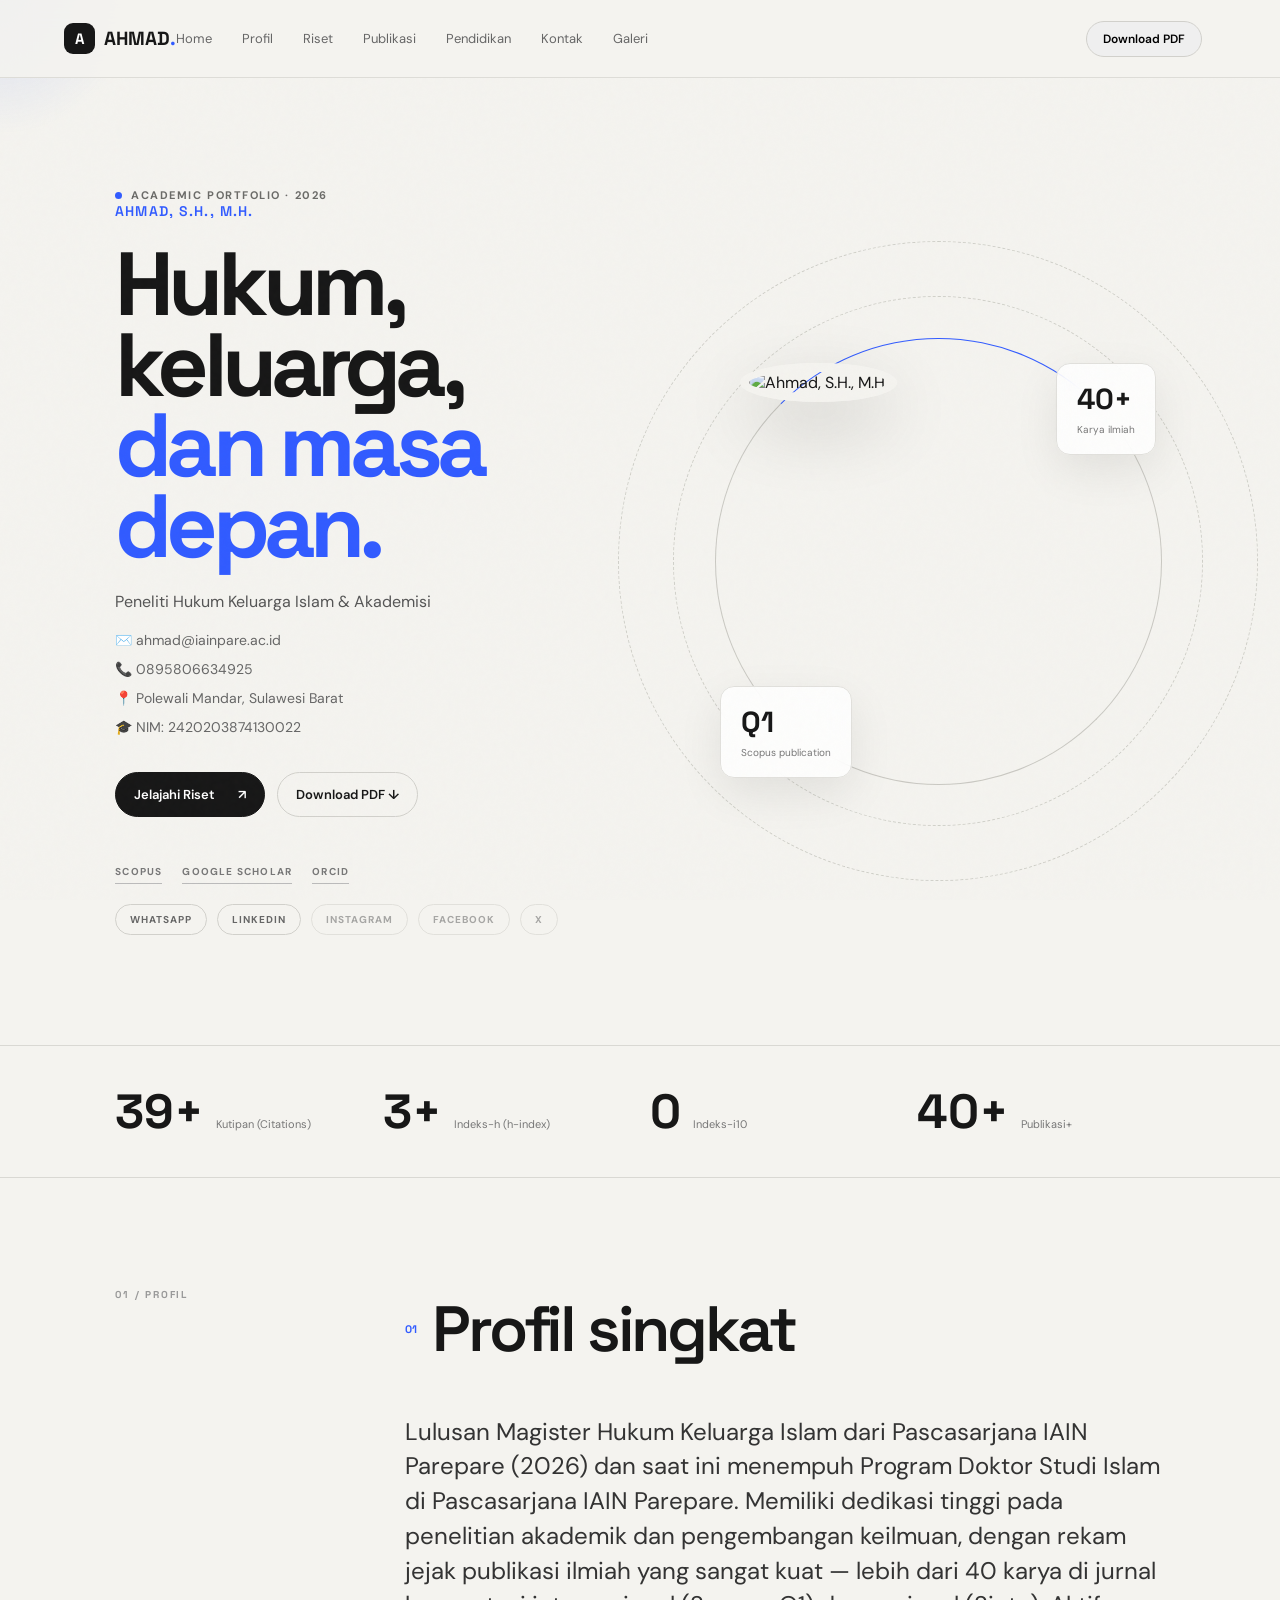
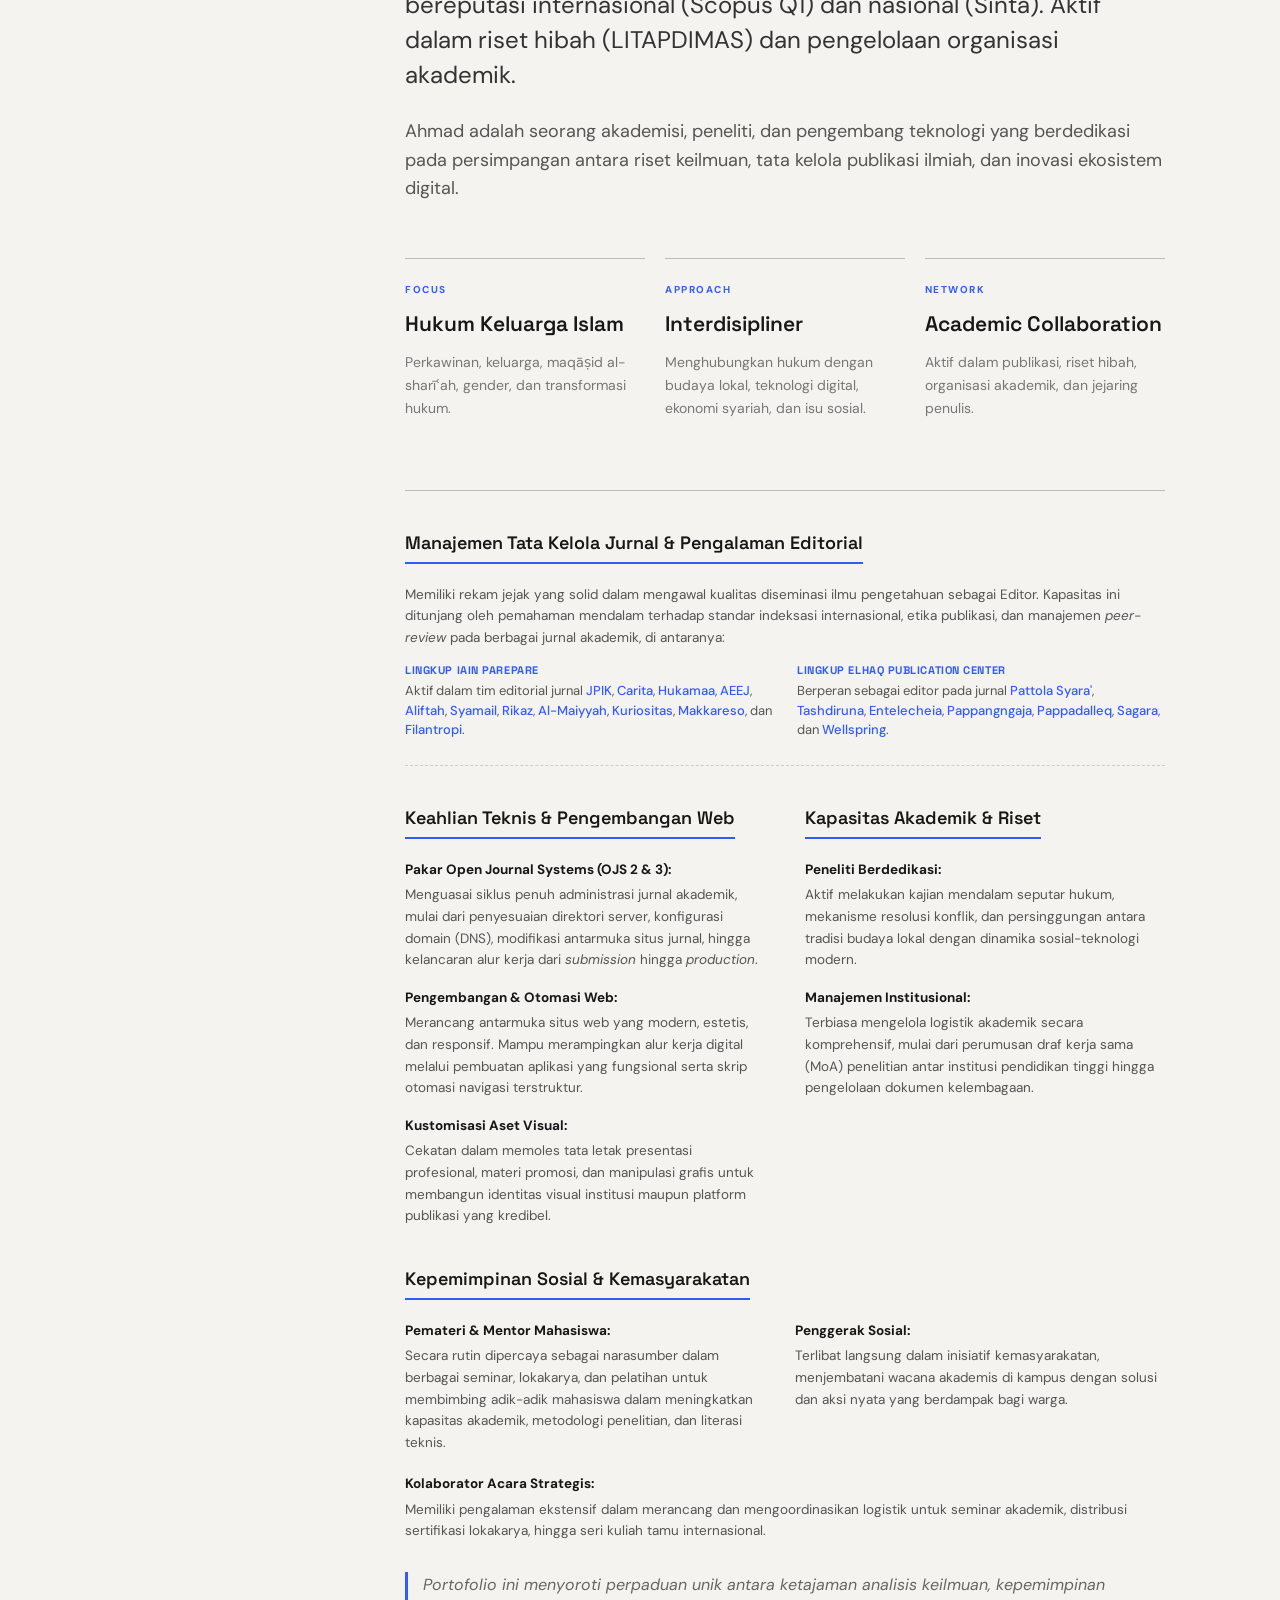
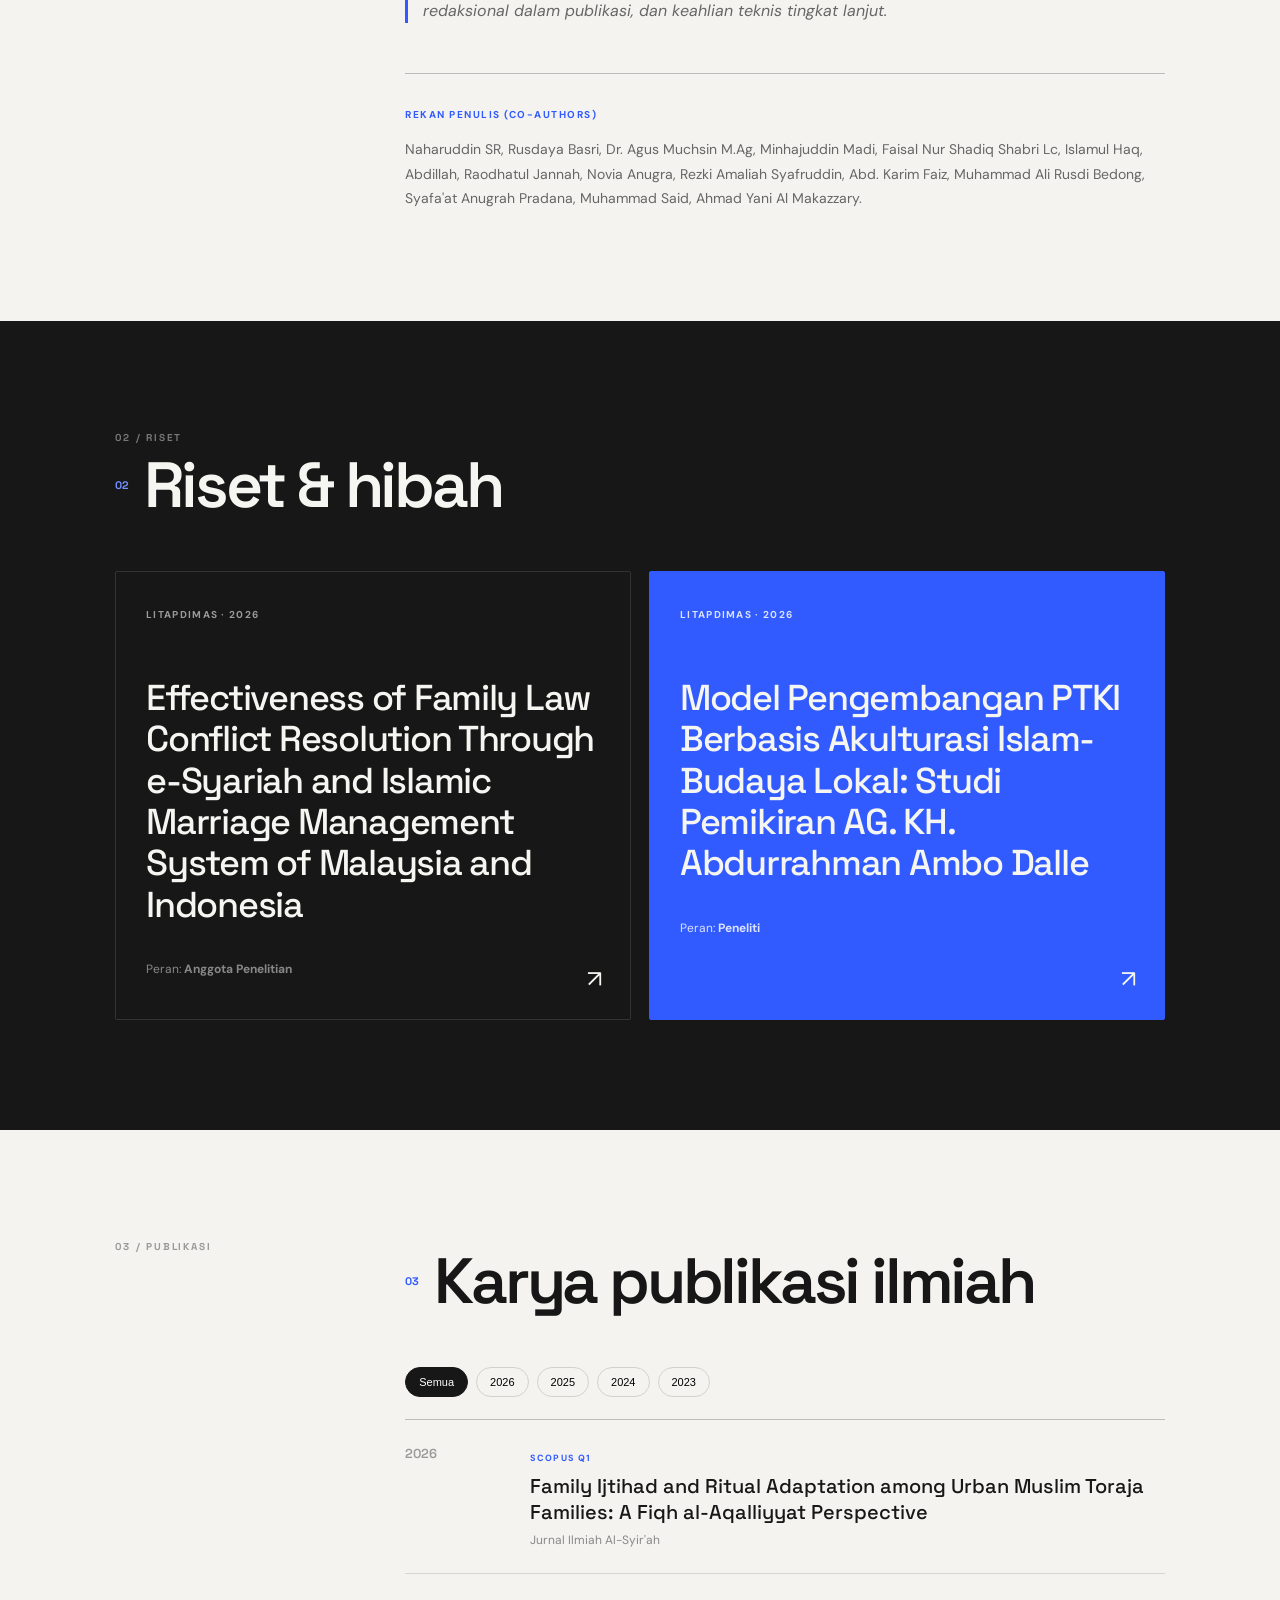
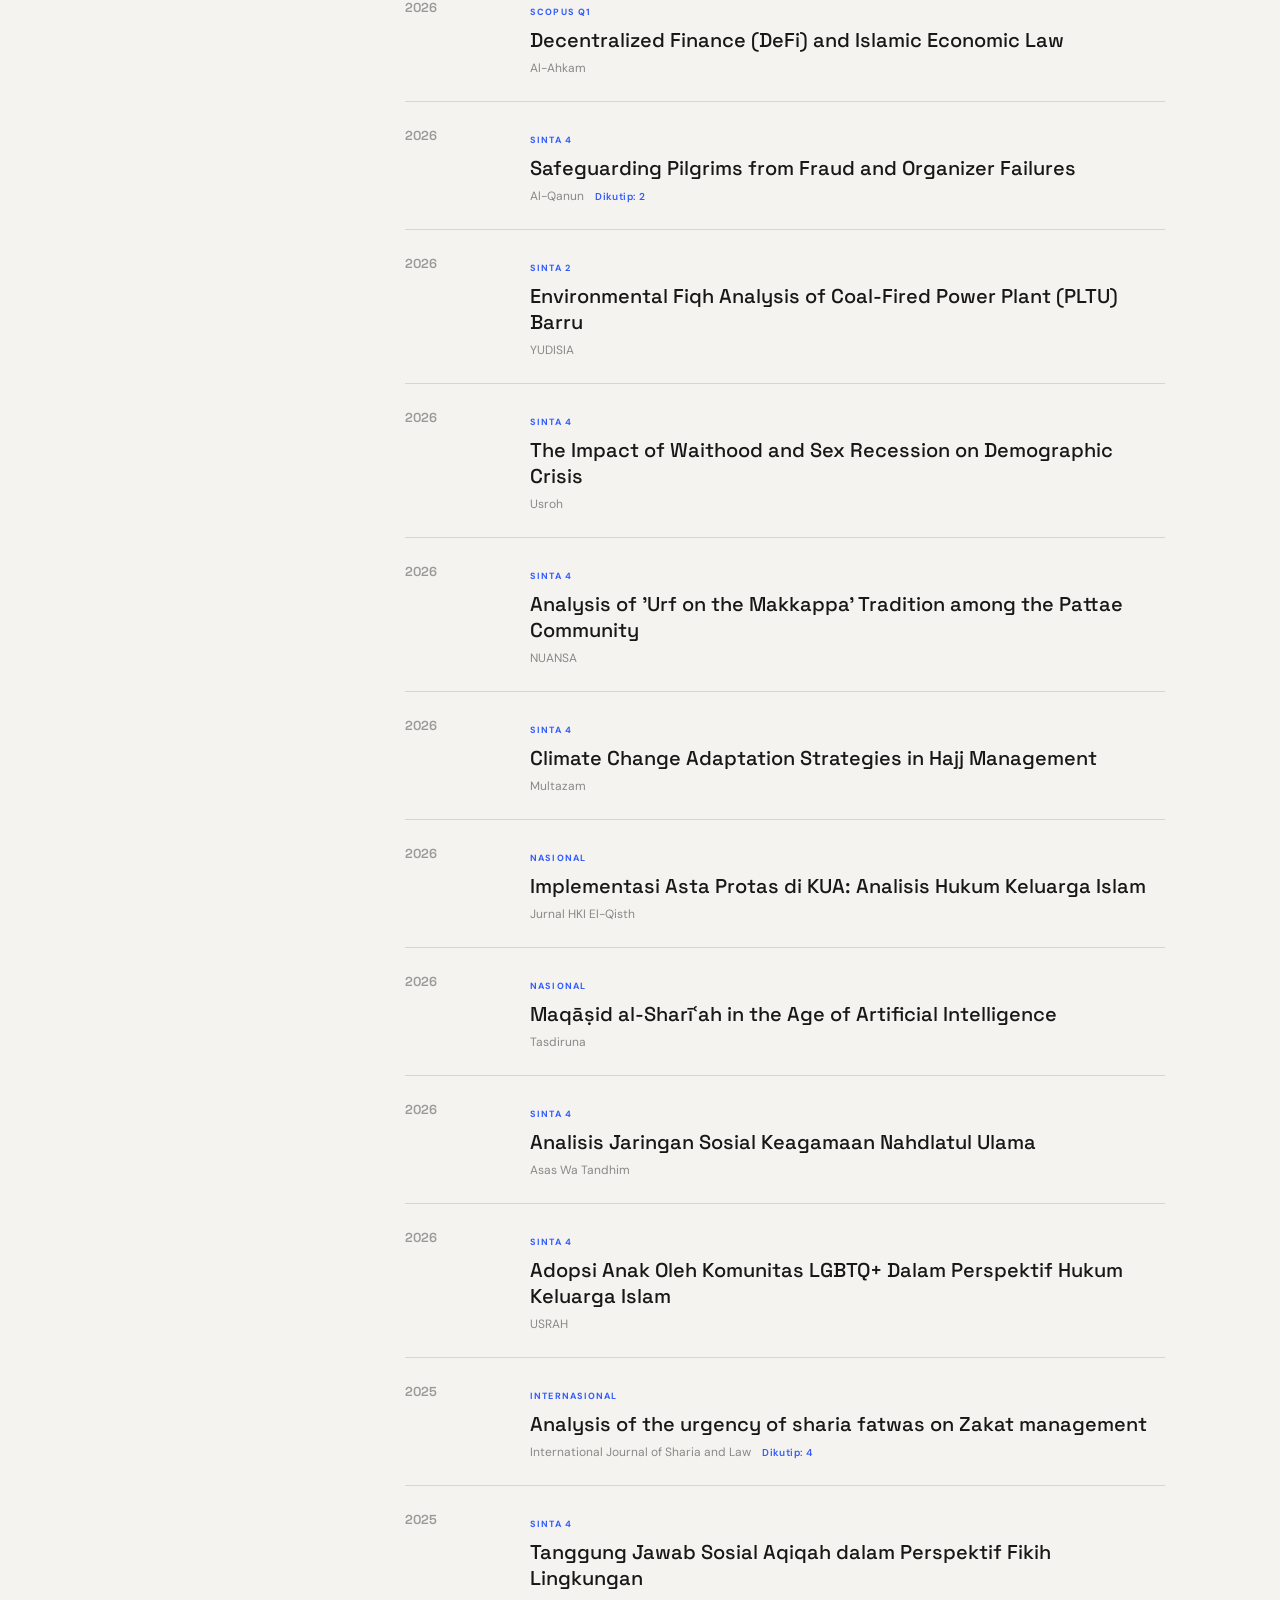
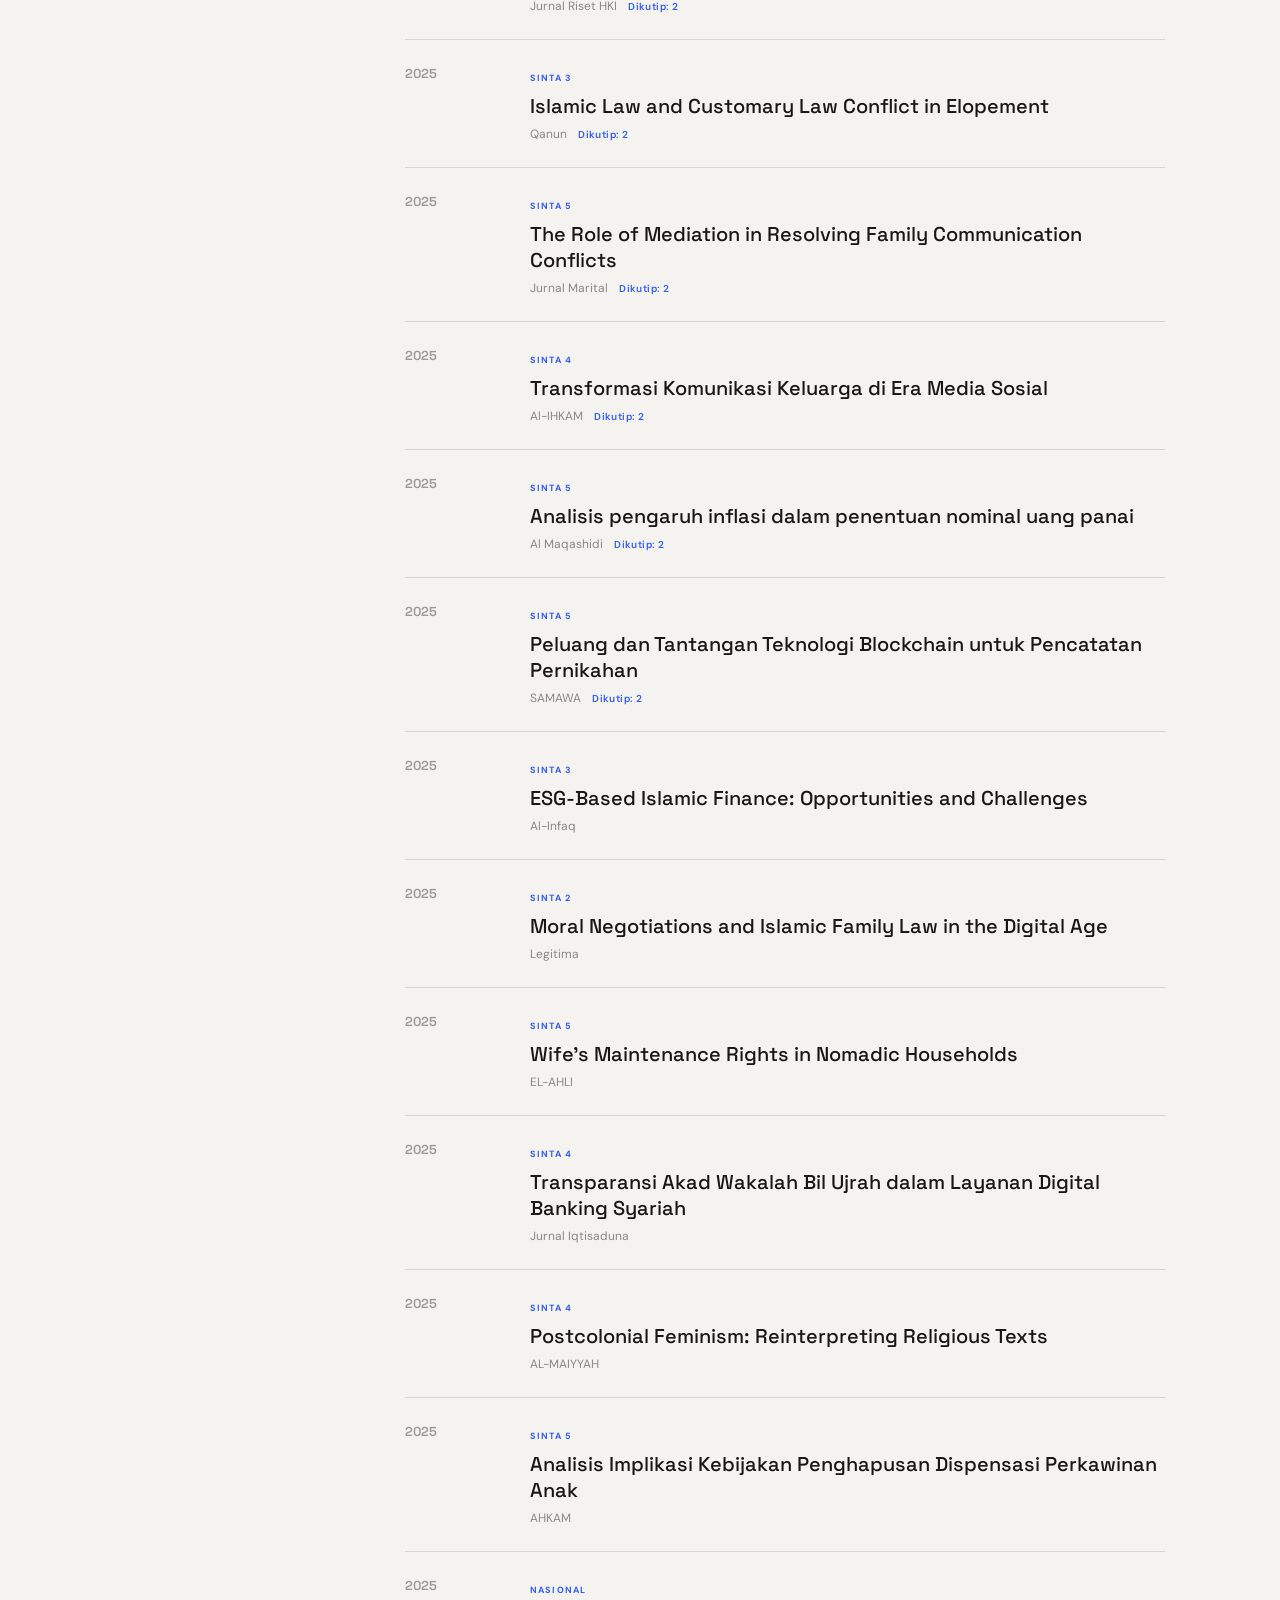
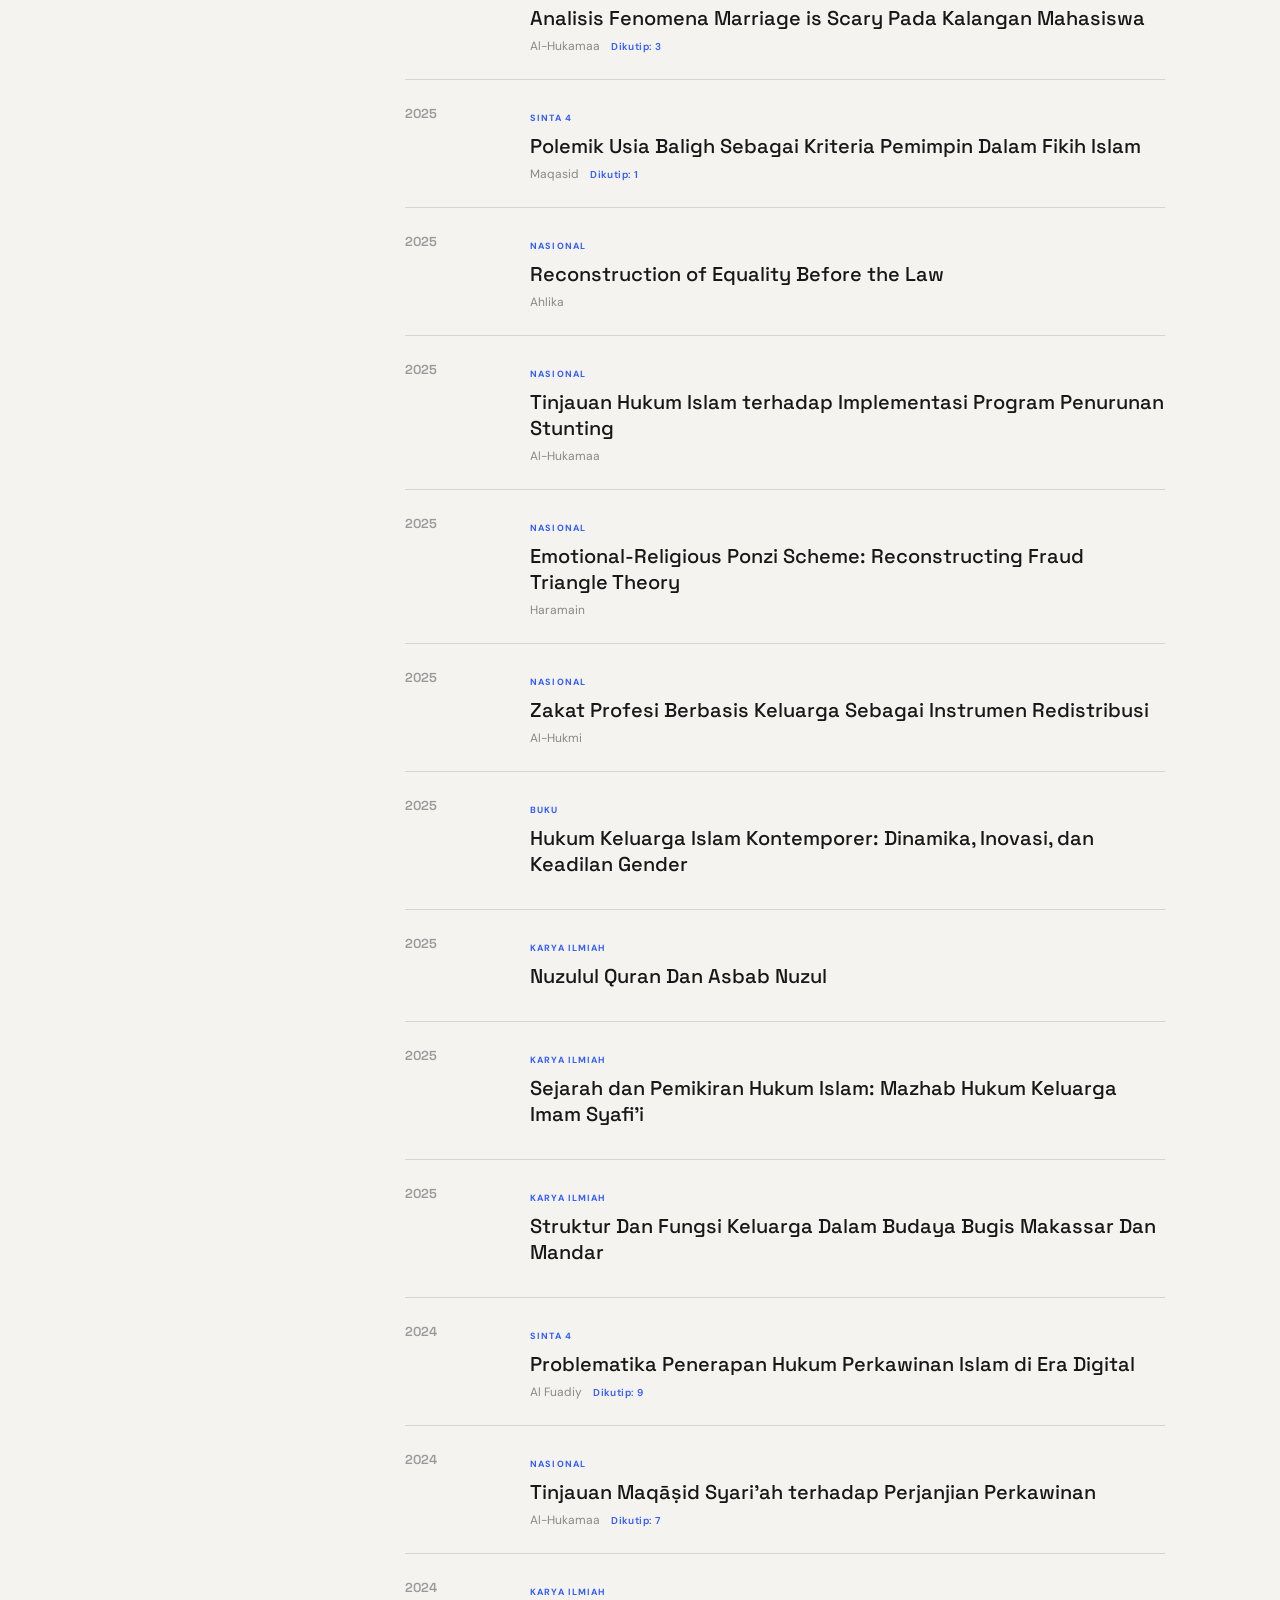
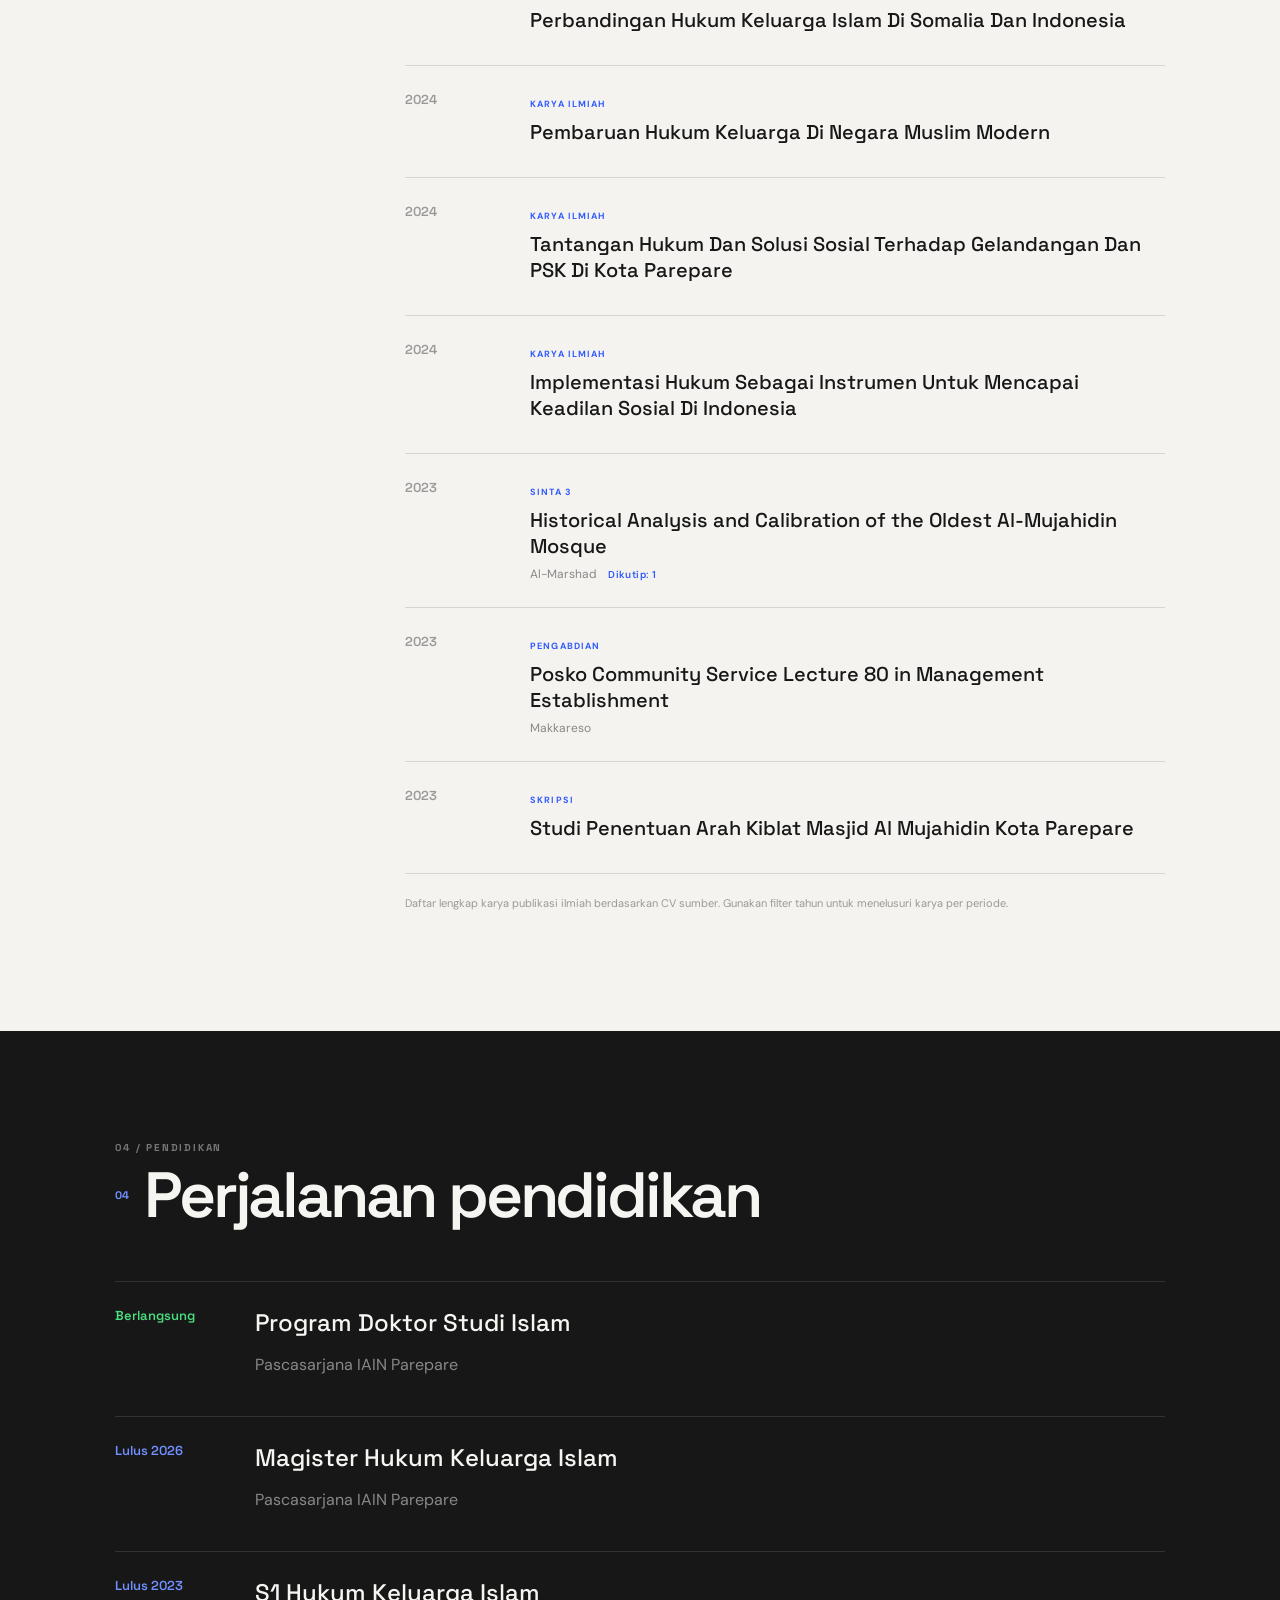
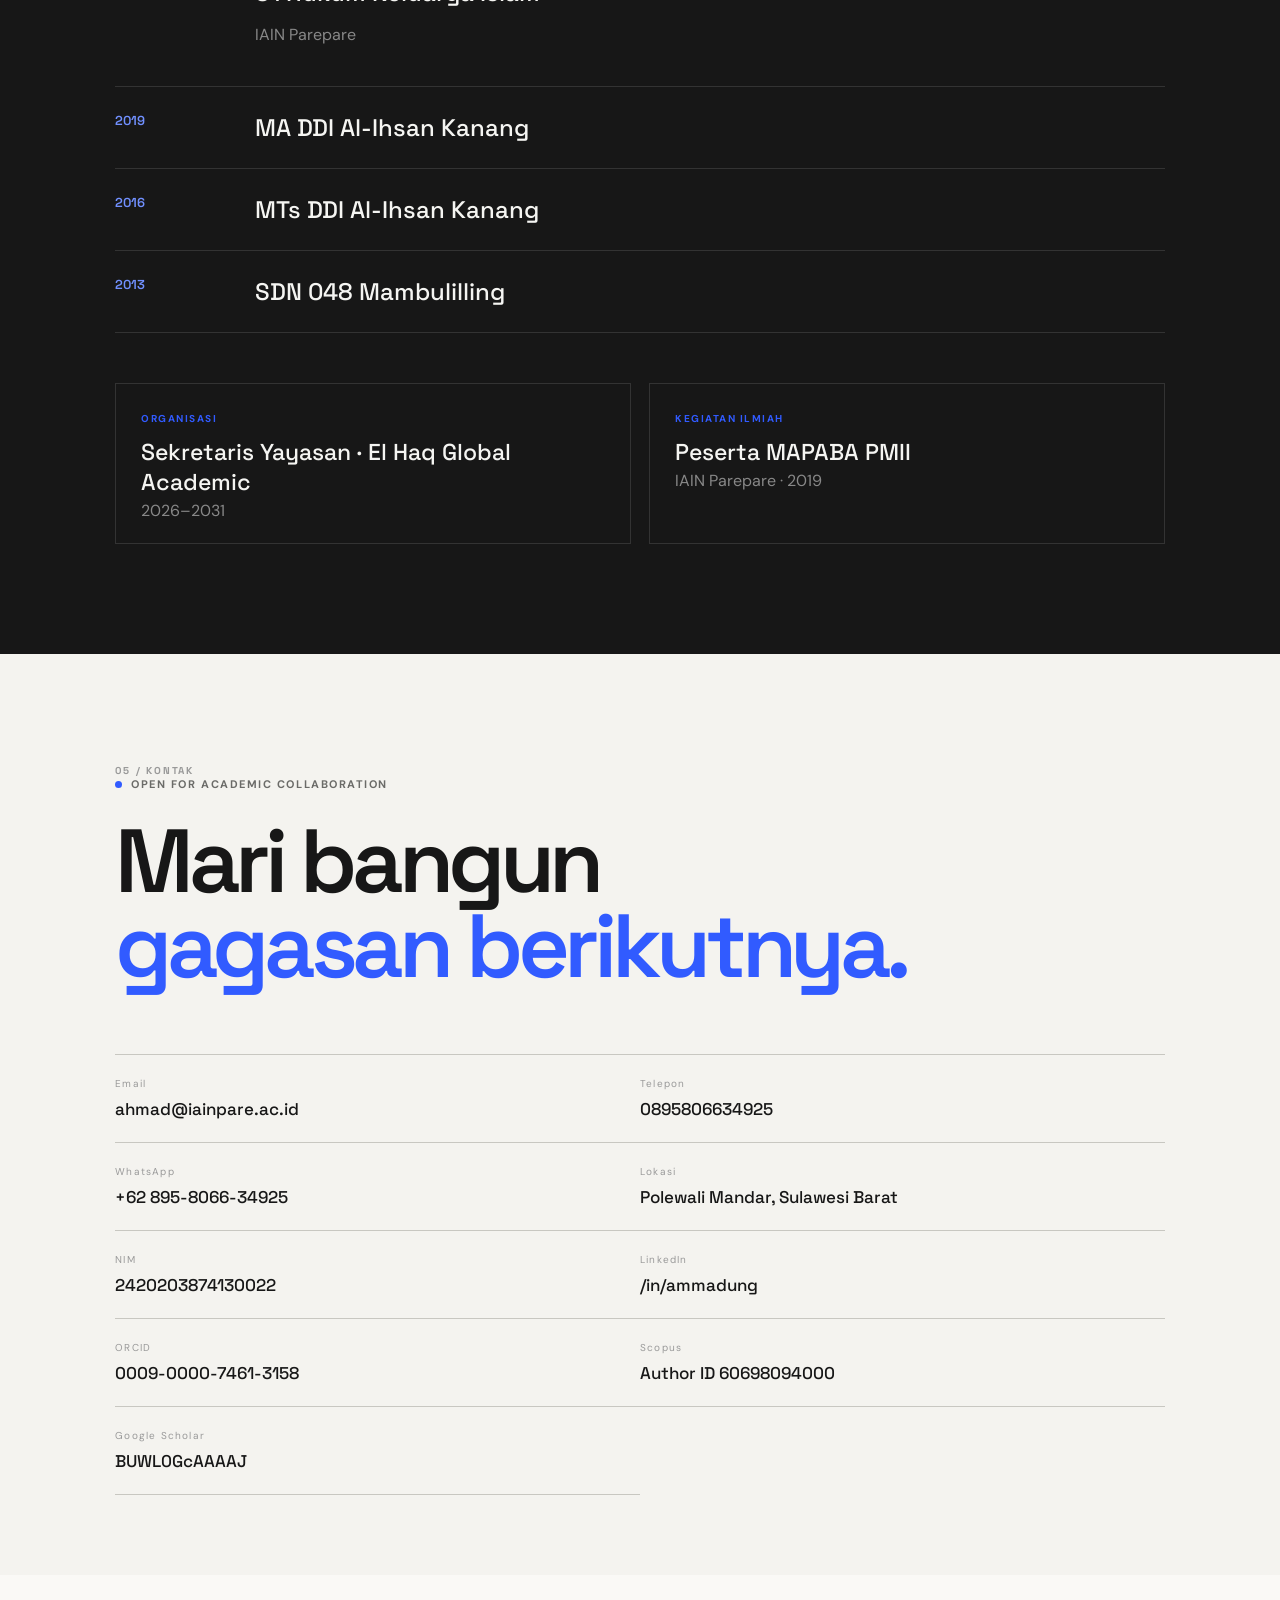
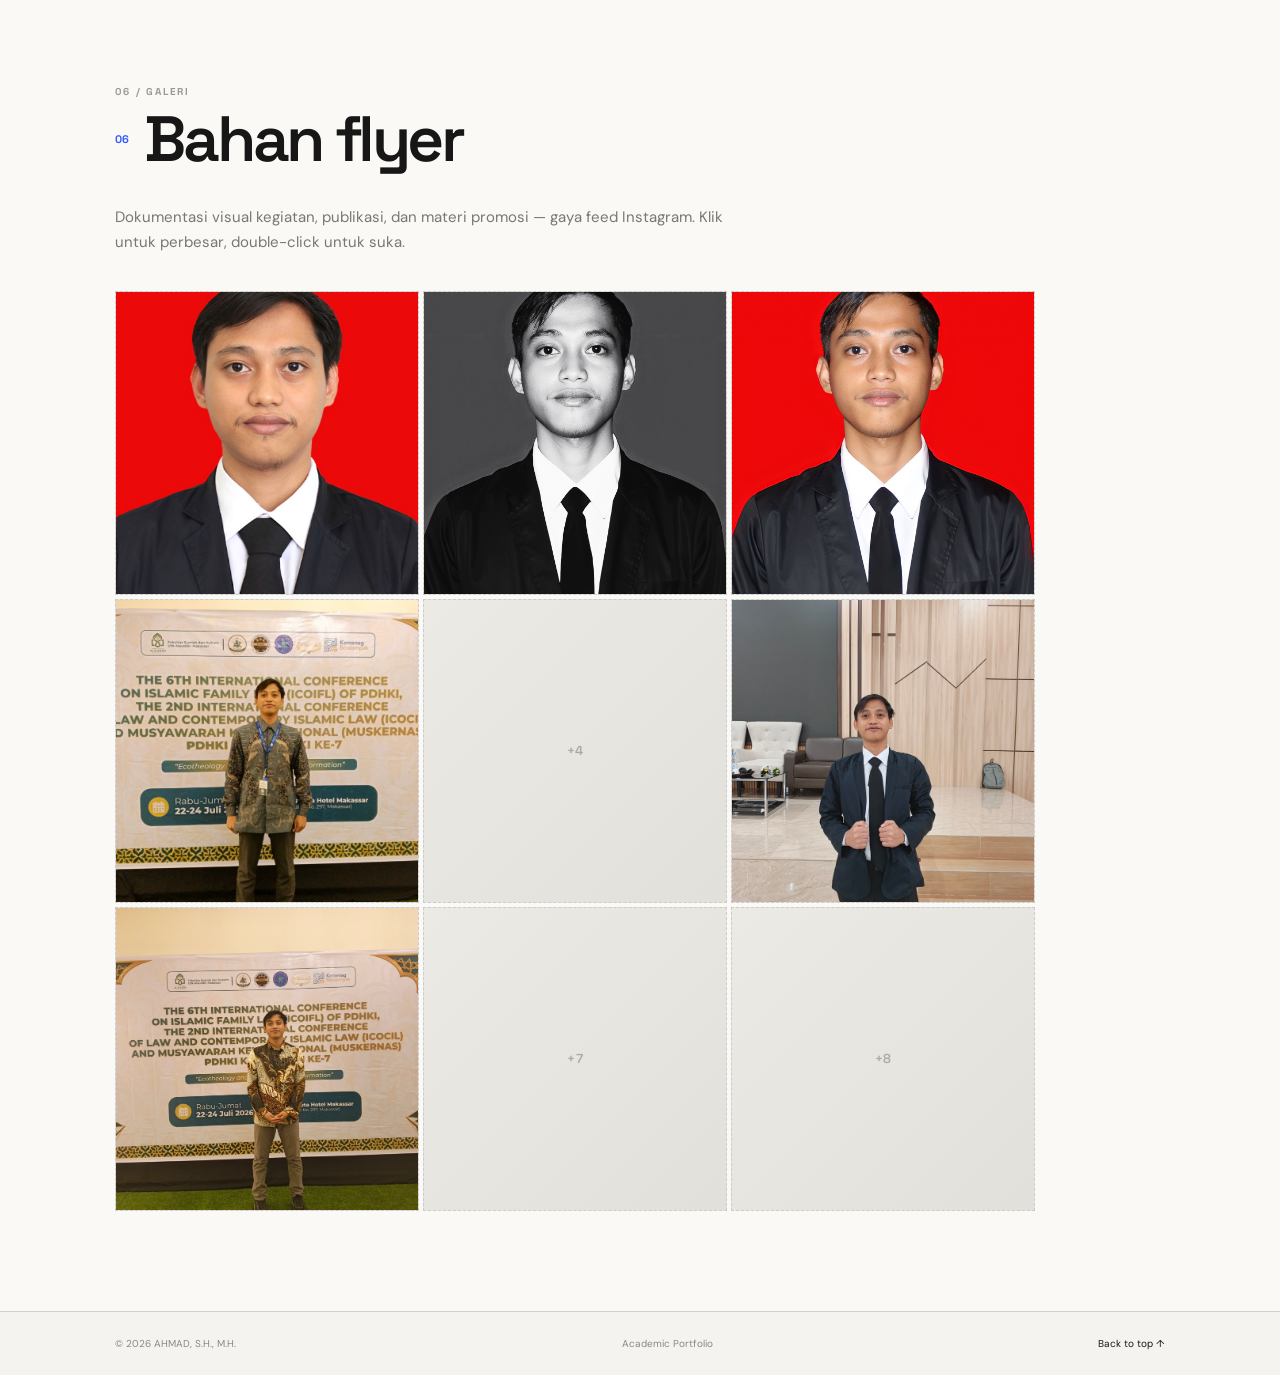
==== commit 264c52b5: "Add files via upload" ====
--- a/index.html
+++ b/index.html
@@ -9,6 +9,7 @@
   <link rel="preconnect" href="https://fonts.gstatic.com" crossorigin>
   <link href="https://fonts.googleapis.com/css2?family=DM+Sans:wght@400;500;600;700&family=Space+Grotesk:wght@400;500;600;700&display=swap" rel="stylesheet">
   <link rel="stylesheet" href="css/style.css">
+  <link rel="stylesheet" href="css/print.css" media="print">
 </head>
 <body>
   <div class="cursor-glow"></div>
@@ -28,6 +29,7 @@
       <a href="#contact">Kontak</a>
       <a href="#gallery">Galeri</a>
     </nav>
+    <button class="btn btn-pdf-header" id="pdfBtnHeader" type="button" title="Download PDF format A4">Download PDF</button>
     <button class="menu-btn" id="menuBtn" aria-label="Buka menu">☰</button>
   </header>
 
@@ -46,7 +48,7 @@
         </ul>
         <div class="hero-actions">
           <a class="btn btn-primary" href="#research">Jelajahi Riset <span>↗</span></a>
-          <button class="btn btn-ghost" id="pdfBtn">Simpan PDF <span>↓</span></button>
+          <button class="btn btn-ghost" id="pdfBtn" type="button" title="Download PDF format A4">Download PDF <span>↓</span></button>
         </div>
         <div class="quick-links">
           <a href="https://www.scopus.com/authid/detail.uri?authorId=60698094000&origin=resultslist" target="_blank" rel="noopener">SCOPUS</a>
@@ -85,12 +87,60 @@
       <div class="section-label">01 / PROFIL</div>
       <div class="content reveal">
         <div class="section-heading"><span>01</span><h2>Profil singkat</h2></div>
-        <p class="lead">Lulusan Sarjana Hukum Keluarga Islam dari IAIN Parepare dengan dedikasi tinggi pada penelitian akademik dan pengembangan keilmuan. Memiliki rekam jejak publikasi ilmiah yang sangat kuat dengan lebih dari 40 karya yang diterbitkan, termasuk di jurnal bereputasi internasional (Scopus Q1) dan nasional (Sinta). Aktif dalam riset hibah (LITAPDIMAS) dan berpengalaman dalam pengelolaan organisasi akademik.</p>
+        <p class="lead">Lulusan Magister Hukum Keluarga Islam dari Pascasarjana IAIN Parepare (2026) dan saat ini menempuh Program Doktor Studi Islam di Pascasarjana IAIN Parepare. Memiliki dedikasi tinggi pada penelitian akademik dan pengembangan keilmuan, dengan rekam jejak publikasi ilmiah yang sangat kuat — lebih dari 40 karya di jurnal bereputasi internasional (Scopus Q1) dan nasional (Sinta). Aktif dalam riset hibah (LITAPDIMAS) dan pengelolaan organisasi akademik.</p>
+        <p class="lead-sub" style="font-size: 18px; line-height: 1.6; color: #555; margin-top: 15px; max-width: 850px;">Ahmad adalah seorang akademisi, peneliti, dan pengembang teknologi yang berdedikasi pada persimpangan antara riset keilmuan, tata kelola publikasi ilmiah, dan inovasi ekosistem digital.</p>
+        
         <div class="info-grid">
           <article><span>FOCUS</span><h3>Hukum Keluarga Islam</h3><p>Perkawinan, keluarga, maqāṣid al-sharīʿah, gender, dan transformasi hukum.</p></article>
           <article><span>APPROACH</span><h3>Interdisipliner</h3><p>Menghubungkan hukum dengan budaya lokal, teknologi digital, ekonomi syariah, dan isu sosial.</p></article>
           <article><span>NETWORK</span><h3>Academic Collaboration</h3><p>Aktif dalam publikasi, riset hibah, organisasi akademik, dan jejaring penulis.</p></article>
         </div>
+
+        <div class="skills-section reveal">
+          <div class="skills-category wide-category">
+            <h3>Manajemen Tata Kelola Jurnal &amp; Pengalaman Editorial</h3>
+            <p style="font-size: 13.5px; line-height: 1.6; color: #555; margin-bottom: 15px; margin-top: 0;">Memiliki rekam jejak yang solid dalam mengawal kualitas diseminasi ilmu pengetahuan sebagai Editor. Kapasitas ini ditunjang oleh pemahaman mendalam terhadap standar indeksasi internasional, etika publikasi, dan manajemen <em>peer-review</em> pada berbagai jurnal akademik, di antaranya:</p>
+            <div class="journal-subgrid">
+              <div>
+                <strong style="color: #315bff; font-size: 11px; letter-spacing: 0.05em; display: block; margin-bottom: 4px; font-family: 'Space Grotesk';">LINGKUP IAIN PAREPARE</strong>
+                <p style="font-size: 13px; line-height: 1.5; color: #555; margin: 0;">Aktif dalam tim editorial jurnal <a href="https://ejurnal.iainpare.ac.id/index.php/JPIK/index" target="_blank" rel="noopener">JPIK</a>, <a href="https://ejurnal.iainpare.ac.id/index.php/carita/" target="_blank" rel="noopener">Carita</a>, <a href="https://ejurnal.iainpare.ac.id/index.php/hukamaa/" target="_blank" rel="noopener">Hukamaa</a>, <a href="https://ejurnal.iainpare.ac.id/index.php/aeej/index" target="_blank" rel="noopener">AEEJ</a>, <a href="https://ejurnal.iainpare.ac.id/index.php/aliftah/index" target="_blank" rel="noopener">Aliftah</a>, <a href="https://ejurnal.iainpare.ac.id/index.php/syamail" target="_blank" rel="noopener">Syamail</a>, <a href="https://ejurnal.iainpare.ac.id/index.php/rikaz/index" target="_blank" rel="noopener">Rikaz</a>, <a href="https://ejurnal.iainpare.ac.id/index.php/almaiyyah" target="_blank" rel="noopener">Al-Maiyyah</a>, <a href="https://ejurnal.iainpare.ac.id/index.php/kuriositas" target="_blank" rel="noopener">Kuriositas</a>, <a href="https://ejurnal.iainpare.ac.id/index.php/makkareso" target="_blank" rel="noopener">Makkareso</a>, dan <a href="https://ejurnal.iainpare.ac.id/index.php/filantropi" target="_blank" rel="noopener">Filantropi</a>.</p>
+              </div>
+              <div>
+                <strong style="color: #315bff; font-size: 11px; letter-spacing: 0.05em; display: block; margin-bottom: 4px; font-family: 'Space Grotesk';">LINGKUP ELHAQ PUBLICATION CENTER</strong>
+                <p style="font-size: 13px; line-height: 1.5; color: #555; margin: 0;">Berperan sebagai editor pada jurnal <a href="https://pattolasyara.elhaqpubcenter.org/pattolasyara/index" target="_blank" rel="noopener">Pattola Syara'</a>, <a href="https://tashdiruna.elhaqpubcenter.org/tasdiruna/login/signIn" target="_blank" rel="noopener">Tashdiruna</a>, <a href="https://entelecheia.elhaqpubcenter.org/entelecheia/reviewers" target="_blank" rel="noopener">Entelecheia</a>, <a href="https://pappangngaja.elhaqpubcenter.org/pappangngaja/index" target="_blank" rel="noopener">Pappangngaja</a>, <a href="https://pappadalleq.elhaqpubcenter.org/pappadalleq" target="_blank" rel="noopener">Pappadalleq</a>, <a href="https://sagara.elhaqpubcenter.org/sagara/editorialTeam" target="_blank" rel="noopener">Sagara</a>, dan <a href="https://wellspring.elhaqpubcenter.org/wellspring" target="_blank" rel="noopener">Wellspring</a>.</p>
+              </div>
+            </div>
+          </div>
+          
+          <div class="skills-category">
+            <h3>Keahlian Teknis &amp; Pengembangan Web</h3>
+            <ul>
+              <li><strong>Pakar Open Journal Systems (OJS 2 &amp; 3):</strong> Menguasai siklus penuh administrasi jurnal akademik, mulai dari penyesuaian direktori server, konfigurasi domain (DNS), modifikasi antarmuka situs jurnal, hingga kelancaran alur kerja dari <em>submission</em> hingga <em>production</em>.</li>
+              <li><strong>Pengembangan &amp; Otomasi Web:</strong> Merancang antarmuka situs web yang modern, estetis, dan responsif. Mampu merampingkan alur kerja digital melalui pembuatan aplikasi yang fungsional serta skrip otomasi navigasi terstruktur.</li>
+              <li><strong>Kustomisasi Aset Visual:</strong> Cekatan dalam memoles tata letak presentasi profesional, materi promosi, dan manipulasi grafis untuk membangun identitas visual institusi maupun platform publikasi yang kredibel.</li>
+            </ul>
+          </div>
+          
+          <div class="skills-category">
+            <h3>Kapasitas Akademik &amp; Riset</h3>
+            <ul>
+              <li><strong>Peneliti Berdedikasi:</strong> Aktif melakukan kajian mendalam seputar hukum, mekanisme resolusi konflik, dan persinggungan antara tradisi budaya lokal dengan dinamika sosial-teknologi modern.</li>
+              <li><strong>Manajemen Institusional:</strong> Terbiasa mengelola logistik akademik secara komprehensif, mulai dari perumusan draf kerja sama (MoA) penelitian antar institusi pendidikan tinggi hingga pengelolaan dokumen kelembagaan.</li>
+            </ul>
+          </div>
+          
+          <div class="skills-category" style="grid-column: span 2;">
+            <h3>Kepemimpinan Sosial &amp; Kemasyarakatan</h3>
+            <ul style="display: grid; grid-template-columns: 1fr 1fr; gap: 20px;">
+              <li><strong>Pemateri &amp; Mentor Mahasiswa:</strong> Secara rutin dipercaya sebagai narasumber dalam berbagai seminar, lokakarya, dan pelatihan untuk membimbing adik-adik mahasiswa dalam meningkatkan kapasitas akademik, metodologi penelitian, dan literasi teknis.</li>
+              <li><strong>Penggerak Sosial:</strong> Terlibat langsung dalam inisiatif kemasyarakatan, menjembatani wacana akademis di kampus dengan solusi dan aksi nyata yang berdampak bagi warga.</li>
+              <li style="grid-column: span 2;"><strong>Kolaborator Acara Strategis:</strong> Memiliki pengalaman ekstensif dalam merancang dan mengoordinasikan logistik untuk seminar akademik, distribusi sertifikasi lokakarya, hingga seri kuliah tamu internasional.</li>
+            </ul>
+          </div>
+        </div>
+
+        <p class="lead-sub" style="font-size: 16px; font-style: italic; line-height: 1.6; color: #666; margin-top: 30px; max-width: 850px; border-left: 3px solid #315bff; padding-left: 15px;">Portofolio ini menyoroti perpaduan unik antara ketajaman analisis keilmuan, kepemimpinan redaksional dalam publikasi, dan keahlian teknis tingkat lanjut.</p>
+
         <div class="co-authors reveal">
           <span>REKAN PENULIS (CO-AUTHORS)</span>
           <p>Naharuddin SR, Rusdaya Basri, Dr. Agus Muchsin M.Ag, Minhajuddin Madi, Faisal Nur Shadiq Shabri Lc, Islamul Haq, Abdillah, Raodhatul Jannah, Novia Anugra, Rezki Amaliah Syafruddin, Abd. Karim Faiz, Muhammad Ali Rusdi Bedong, Syafa'at Anugrah Pradana, Muhammad Said, Ahmad Yani Al Makazzary.</p>
@@ -178,6 +228,8 @@
       <div class="content">
         <div class="section-heading reveal"><span>04</span><h2>Perjalanan pendidikan</h2></div>
         <div class="timeline">
+          <div class="timeline-item reveal ongoing"><span>Berlangsung</span><div><h3>Program Doktor Studi Islam</h3><p>Pascasarjana IAIN Parepare</p></div></div>
+          <div class="timeline-item reveal"><span>Lulus 2026</span><div><h3>Magister Hukum Keluarga Islam</h3><p>Pascasarjana IAIN Parepare</p></div></div>
           <div class="timeline-item reveal"><span>Lulus 2023</span><div><h3>S1 Hukum Keluarga Islam</h3><p>IAIN Parepare</p></div></div>
           <div class="timeline-item reveal"><span>2019</span><div><h3>MA DDI Al-Ihsan Kanang</h3></div></div>
           <div class="timeline-item reveal"><span>2016</span><div><h3>MTs DDI Al-Ihsan Kanang</h3></div></div>
--- a/css/style.css
+++ b/css/style.css
@@ -0,0 +1,80 @@
+*{box-sizing:border-box}html{scroll-behavior:smooth}body{margin:0;background:#f4f3ef;color:#171717;font-family:"DM Sans",sans-serif;overflow-x:hidden}.noise{position:fixed;inset:0;pointer-events:none;opacity:.035;z-index:20;background-image:url("data:image/svg+xml,%3Csvg viewBox='0 0 180 180' xmlns='http://www.w3.org/2000/svg'%3E%3Cfilter id='n'%3E%3CfeTurbulence type='fractalNoise' baseFrequency='.8' numOctaves='4' stitchTiles='stitch'/%3E%3C/filter%3E%3Crect width='100%25' height='100%25' filter='url(%23n)' opacity='.55'/%3E%3C/svg%3E")}.cursor-glow{position:fixed;width:280px;height:280px;border-radius:50%;background:radial-gradient(circle,rgba(36,86,255,.12),transparent 68%);pointer-events:none;transform:translate(-50%,-50%);z-index:0}.site-header{height:78px;display:flex;align-items:center;justify-content:space-between;padding:0 5vw;border-bottom:1px solid #dddcd7;position:sticky;top:0;background:rgba(244,243,239,.88);backdrop-filter:blur(16px);z-index:30}.brand{font-family:"Space Grotesk";font-weight:700;font-size:19px;text-decoration:none;color:#171717;display:flex;align-items:center;gap:9px}.brand-mark{display:grid;place-items:center;width:31px;height:31px;border-radius:9px;background:#171717;color:#fff;font-size:15px}.brand-dot{color:#315bff}.nav{display:flex;gap:30px}.nav a{font-size:13px;text-decoration:none;color:#666;transition:.25s}.nav a:hover{color:#171717}.menu-btn{display:none;background:none;border:0;font-size:24px}.section{padding:110px 9vw;position:relative}.hero{min-height:calc(100vh - 78px);display:grid;grid-template-columns:1.08fr .92fr;align-items:center;gap:5vw;overflow:hidden}.eyebrow{display:flex;align-items:center;gap:9px;font-size:11px;font-weight:700;letter-spacing:.14em;color:#6b6b68}.eyebrow>span{width:7px;height:7px;border-radius:50%;background:#315bff}.hero h1{font-family:"Space Grotesk";font-size:clamp(52px,7vw,105px);line-height:.9;letter-spacing:-.065em;margin:24px 0}.hero h1 em,.contact-content h2 em{font-style:normal;color:#315bff}.hero-name{font:600 14px "Space Grotesk";letter-spacing:.08em;color:#315bff;margin:0 0 8px}.hero-subtitle{font-size:16px;color:#555;margin:0 0 18px}.hero-meta{list-style:none;padding:0;margin:0 0 28px;display:grid;gap:8px}.hero-meta li{font-size:14px;color:#666;line-height:1.5}.hero-meta a{color:#666;text-decoration:none}.hero-meta a:hover{color:#171717}.social-links{display:flex;flex-wrap:wrap;gap:10px;margin-top:20px}.social-links a,.social-links span{font-size:10px;font-weight:700;letter-spacing:.1em;text-transform:uppercase;padding:8px 14px;border:1px solid #d1d0cb;border-radius:100px;text-decoration:none;color:#666}.social-links a:hover{background:#171717;color:#fff;border-color:#171717}.social-links span{opacity:.55;cursor:default}.hero-text{max-width:630px;color:#666;font-size:17px;line-height:1.7}.hero-actions{display:flex;gap:12px;margin-top:34px}.btn{border:1px solid #d1d0cb;padding:13px 18px;border-radius:100px;text-decoration:none;font:600 13px "DM Sans";cursor:pointer}.btn-primary{background:#171717;color:white;border-color:#171717}.btn-primary span{margin-left:20px}.btn-ghost{background:transparent;color:#171717}.btn-pdf-header{margin-left:auto;margin-right:14px;padding:9px 16px;font-size:12px;white-space:nowrap}.quick-links{display:flex;gap:20px;margin-top:48px}.quick-links a{font-size:10px;font-weight:700;letter-spacing:.12em;color:#777;text-decoration:none;border-bottom:1px solid #bbb;padding-bottom:5px}.hero-visual{min-height:620px;position:relative;display:grid;place-items:center}.portrait-wrap{width:min(31vw,410px);height:min(31vw,410px);min-width:290px;min-height:290px;border-radius:50%;position:relative;z-index:2}.portrait-wrap img{width:100%;height:100%;object-fit:cover;border-radius:50%;filter:grayscale(12%);border:9px solid #f4f3ef;box-shadow:0 25px 70px rgba(0,0,0,.16)}.portrait-ring{position:absolute;inset:-25px;border:1px solid #c9c8c2;border-radius:50%;border-top-color:#315bff;animation:spin 16s linear infinite}.orbit{position:absolute;border:1px dashed #cfcfc8;border-radius:50%;animation:spin 24s linear infinite}.orbit-a{width:530px;height:530px}.orbit-b{width:640px;height:640px;animation-direction:reverse;animation-duration:34s}.floating-card{position:absolute;background:rgba(255,255,255,.82);backdrop-filter:blur(14px);border:1px solid #e1e0dc;padding:16px 20px;border-radius:14px;z-index:4;box-shadow:0 15px 45px rgba(0,0,0,.08)}.floating-card strong{display:block;font:700 29px "Space Grotesk"}.floating-card span{font-size:10px;color:#777}.card-top{top:18%;right:2%}.card-bottom{bottom:15%;left:2%}@keyframes spin{to{transform:rotate(360deg)}}.metrics{padding-top:35px;padding-bottom:35px;border-top:1px solid #d9d8d3;border-bottom:1px solid #d9d8d3;display:grid;grid-template-columns:repeat(4,1fr);gap:20px}.metrics div{display:flex;align-items:baseline;gap:12px}.metrics strong{font:700 clamp(28px,4vw,48px) "Space Grotesk"}.metrics span{font-size:11px;color:#777}.split{display:grid;grid-template-columns:220px 1fr;gap:70px}.section-label{font:700 10px "Space Grotesk";letter-spacing:.18em;color:#999}.section-heading{display:flex;align-items:center;gap:15px;margin-bottom:45px}.section-heading span{font:700 11px "Space Grotesk";color:#315bff}.section-heading h2{font:600 clamp(36px,5vw,68px) "Space Grotesk";letter-spacing:-.05em;margin:0}.lead{font-size:24px;line-height:1.45;max-width:850px;color:#333}.info-grid{display:grid;grid-template-columns:repeat(3,1fr);gap:20px;margin-top:55px}.info-grid article{border-top:1px solid #bbb;padding-top:18px}.info-grid span,.organization span{font-size:10px;letter-spacing:.15em;color:#315bff;font-weight:700}.info-grid h3{font:600 21px "Space Grotesk";margin:12px 0}.info-grid p{font-size:14px;line-height:1.65;color:#777}.co-authors{margin-top:50px;padding-top:28px;border-top:1px solid #bbb}.co-authors span{font-size:10px;letter-spacing:.15em;color:#315bff;font-weight:700}.co-authors p{font-size:14px;line-height:1.75;color:#666;margin:14px 0 0}.dark-section{background:#171717;color:#f5f5f2}.dark-section .section-label{color:#777}.dark-section .section-heading span{color:#7190ff}.research-grid{display:grid;grid-template-columns:1fr 1fr;gap:18px}.research-card{min-height:330px;border:1px solid #333;padding:30px;border-radius:2px;position:relative;transition:.35s}.research-card:hover{transform:translateY(-7px);border-color:#315bff}.research-card.featured{background:#315bff;border-color:#315bff}.tag{font-size:10px;letter-spacing:.13em;color:#9b9b9b;font-weight:700}.featured .tag{color:#dbe2ff}.research-card h3{font:500 clamp(22px,3vw,36px) "Space Grotesk";line-height:1.15;letter-spacing:-.035em;margin:55px 0 35px}.research-card p{font-size:12px;color:#888}.featured p{color:#dbe2ff}.arrow{position:absolute;right:28px;bottom:25px;font-size:24px}.filter-row{display:flex;gap:8px;margin-bottom:22px}.filter{border:1px solid #d2d1cc;background:transparent;padding:8px 13px;border-radius:100px;font-size:11px;cursor:pointer}.filter.active{background:#171717;color:white;border-color:#171717}.pub-list{border-top:1px solid #bdbcb6}.pub-item{display:grid;grid-template-columns:100px 1fr;gap:25px;padding:25px 0;border-bottom:1px solid #d6d5d0;transition:.25s}.pub-item:hover{padding-left:10px}.pub-item .year{font:600 13px "Space Grotesk";color:#999}.pub-item b{font-size:9px;letter-spacing:.12em;text-transform:uppercase;color:#315bff}.pub-item h3{font:500 20px "Space Grotesk";margin:7px 0}.pub-item p{font-size:12px;color:#888;margin:0}.pub-cite{display:inline-block;margin-left:8px;font-size:10px;font-weight:600;color:#315bff;letter-spacing:.04em}.pub-item.hidden{display:none}.source-note{font-size:11px;color:#999;margin-top:22px}.timeline{border-top:1px solid #333}.timeline-item{display:grid;grid-template-columns:120px 1fr;gap:20px;padding:25px 0;border-bottom:1px solid #333}.timeline-item>span{font:600 13px "Space Grotesk";color:#7190ff}.timeline-item.ongoing>span{color:#4ade80}.timeline-item h3{font:500 24px "Space Grotesk";margin:0}.timeline-item p{color:#888}.org-grid{display:grid;grid-template-columns:1fr 1fr;gap:18px;margin-top:50px}.organization{padding:22px 25px;border:1px solid #333}.organization h3{font:500 23px "Space Grotesk";margin:10px 0 3px}.organization p{color:#888;margin:0}.contact-section{padding-bottom:80px}.contact-content{max-width:1100px}.contact-content h2{font:600 clamp(48px,7vw,92px) "Space Grotesk";line-height:.95;letter-spacing:-.06em;margin:28px 0 65px}.contact-grid{display:grid;grid-template-columns:1fr 1fr;gap:0;border-top:1px solid #c8c7c1}.contact-grid a{padding:22px 0;border-bottom:1px solid #c8c7c1;text-decoration:none;color:#171717}.contact-grid span{display:block;font-size:10px;color:#999;letter-spacing:.12em;margin-bottom:8px}.contact-grid strong{font:500 17px "Space Grotesk"}.contact-grid a:hover strong{color:#315bff}.contact-item{padding:22px 0;border-bottom:1px solid #c8c7c1;color:#171717}.contact-item span{display:block;font-size:10px;color:#999;letter-spacing:.12em;margin-bottom:8px}.contact-item strong{font:500 17px "Space Grotesk"}.gallery-section{padding-bottom:100px;background:#faf9f6}.gallery-lead{font-size:15px;color:#777;max-width:620px;margin:-20px 0 36px;line-height:1.65}.ig-grid{display:grid;grid-template-columns:repeat(3,1fr);gap:4px;max-width:920px}.ig-post{position:relative;aspect-ratio:1;overflow:hidden;cursor:pointer;background:linear-gradient(135deg,#eceae4,#e2e0da);border:1px dashed #ccc}.ig-post img{width:100%;height:100%;object-fit:cover;display:block;transition:transform .45s cubic-bezier(.25,.46,.45,.94)}.ig-post:hover img{transform:scale(1.06)}.ig-overlay{position:absolute;inset:0;display:flex;flex-direction:column;align-items:center;justify-content:center;gap:10px;background:rgba(0,0,0,.45);opacity:0;transition:opacity .3s;color:#fff}.ig-post:hover .ig-overlay,.ig-post:focus-within .ig-overlay{opacity:1}.ig-like-btn{background:none;border:0;color:#fff;font-size:28px;cursor:pointer;line-height:1;transition:transform .2s,color .2s;padding:4px}.ig-like-btn.liked,.ig-lightbox-like.liked{color:#ff3040;transform:scale(1.15)}.ig-view{font-size:11px;font-weight:700;letter-spacing:.12em;text-transform:uppercase}.ig-heart-burst{position:absolute;inset:0;display:grid;place-items:center;font-size:72px;color:#ff3040;pointer-events:none;opacity:0;transform:scale(.3);transition:none}.ig-post.heart-pop .ig-heart-burst{animation:heartPop .85s ease forwards}.ig-post.is-placeholder{display:grid;place-items:center}.ig-post.is-placeholder::after{content:"+" attr(data-index);font:600 13px "Space Grotesk";color:#aaa;letter-spacing:.05em}.ig-post.is-placeholder img{display:none}@keyframes heartPop{0%{opacity:0;transform:scale(.3)}15%{opacity:1;transform:scale(1.2)}40%{opacity:1;transform:scale(.95)}100%{opacity:0;transform:scale(1.4)}}.ig-lightbox{position:fixed;inset:0;z-index:100;background:rgba(0,0,0,.92);display:grid;place-items:center;padding:20px}.ig-lightbox[hidden]{display:none}.ig-lightbox-inner{max-width:min(92vw,720px);width:100%}.ig-lightbox-inner img{width:100%;max-height:78vh;object-fit:contain;border-radius:4px;background:#111}.ig-lightbox-bar{display:flex;align-items:center;gap:14px;margin-top:16px;color:#fff}.ig-lightbox-close,.ig-lightbox-prev,.ig-lightbox-next{position:absolute;background:rgba(255,255,255,.12);border:0;color:#fff;width:44px;height:44px;border-radius:50%;font-size:28px;cursor:pointer;display:grid;place-items:center;backdrop-filter:blur(8px);transition:background .2s}.ig-lightbox-close:hover,.ig-lightbox-prev:hover,.ig-lightbox-next:hover{background:rgba(255,255,255,.22)}.ig-lightbox-close{top:20px;right:20px;font-size:32px}.ig-lightbox-prev{left:20px;top:50%;transform:translateY(-50%)}.ig-lightbox-next{right:20px;top:50%;transform:translateY(-50%)}.ig-like-count{font-size:13px;font-weight:600;letter-spacing:.04em}.gallery-empty{font-size:13px;color:#888;margin-top:20px}.gallery-empty code{font-size:12px;background:#eee;padding:2px 6px;border-radius:4px}footer{display:flex;justify-content:space-between;padding:25px 9vw;border-top:1px solid #d1d0ca;font-size:10px;color:#888}footer a{color:#171717;text-decoration:none}.reveal{opacity:0;transform:translateY(25px);transition:opacity .7s ease,transform .7s ease}.reveal.visible{opacity:1;transform:none}@media(max-width:850px){.nav{display:none;position:absolute;top:78px;left:0;right:0;padding:25px 8vw;background:#f4f3ef;border-bottom:1px solid #ddd;flex-direction:column}.nav.open{display:flex}.menu-btn{display:block}.btn-pdf-header{display:none}.hero{grid-template-columns:1fr;padding-top:70px}.hero-visual{min-height:470px}.portrait-wrap{width:310px;height:310px}.orbit-a{width:390px;height:390px}.orbit-b{width:470px;height:470px}.split{grid-template-columns:1fr;gap:30px}.info-grid,.research-grid,.org-grid{grid-template-columns:1fr}.metrics{grid-template-columns:1fr 1fr}.section{padding:80px 7vw}}@media(max-width:520px){.hero h1{font-size:54px}.hero-text{font-size:15px}.quick-links{flex-wrap:wrap}.hero-visual{min-height:400px}.portrait-wrap{width:260px;height:260px;min-width:260px;min-height:260px}.orbit-a{width:330px;height:330px}.orbit-b{width:400px;height:400px}.floating-card{padding:12px 14px}.card-top{right:0}.card-bottom{left:0}.pub-item{grid-template-columns:60px 1fr}.pub-item h3{font-size:17px}.contact-grid{grid-template-columns:1fr}footer{padding:20px 7vw;gap:10px;flex-wrap:wrap}.ig-grid{grid-template-columns:repeat(2,1fr)}.ig-lightbox-prev{left:10px}.ig-lightbox-next{right:10px}}
+
+/* Skills and expertise section styling */
+.skills-section {
+  display: grid;
+  grid-template-columns: repeat(2, 1fr);
+  gap: 40px;
+  margin-top: 55px;
+  border-top: 1px solid #bbb;
+  padding-top: 40px;
+}
+.wide-category {
+  grid-column: span 2;
+  border-bottom: 1px dashed #ccc;
+  padding-bottom: 25px;
+}
+.journal-subgrid {
+  display: grid;
+  grid-template-columns: 1fr 1fr;
+  gap: 24px;
+}
+.journal-subgrid a {
+  color: #315bff;
+  text-decoration: none;
+  font-weight: 500;
+  border-bottom: 1px solid transparent;
+  transition: border-color 0.2s;
+}
+.journal-subgrid a:hover {
+  border-bottom-color: #315bff;
+}
+.skills-category h3 {
+  font: 600 18px "Space Grotesk";
+  margin-bottom: 20px;
+  color: #171717;
+  border-bottom: 2px solid #315bff;
+  padding-bottom: 8px;
+  display: inline-block;
+  margin-top: 0;
+}
+.skills-category ul {
+  list-style: none;
+  padding: 0;
+  margin: 0;
+  display: flex;
+  flex-direction: column;
+  gap: 16px;
+}
+.skills-category li {
+  font-size: 13.5px;
+  line-height: 1.6;
+  color: #555;
+}
+.skills-category li strong {
+  color: #171717;
+  display: block;
+  margin-bottom: 4px;
+}
+@media (max-width: 850px) {
+  .skills-section {
+    grid-template-columns: 1fr;
+    gap: 35px;
+    margin-top: 40px;
+    padding-top: 30px;
+  }
+  .wide-category {
+    grid-column: span 1;
+  }
+  .journal-subgrid {
+    grid-template-columns: 1fr;
+    gap: 16px;
+  }
+  .skills-category[style*="grid-column"] {
+    grid-column: span 1 !important;
+  }
+  .skills-category ul[style*="grid-template-columns"] {
+    grid-template-columns: 1fr !important;
+  }
+}
+
--- a/css/print.css
+++ b/css/print.css
@@ -0,0 +1,461 @@
+/* PDF / Print — format A4 */
+@page {
+  size: A4 portrait;
+  margin: 14mm 16mm;
+}
+
+@media print {
+  *,
+  *::before,
+  *::after {
+    -webkit-print-color-adjust: exact !important;
+    print-color-adjust: exact !important;
+  }
+
+  html {
+    font-size: 10pt;
+  }
+
+  html,
+  body {
+    width: 100% !important;
+    min-height: auto !important;
+    margin: 0 !important;
+    padding: 0 !important;
+    background: #fff !important;
+    color: #111 !important;
+    overflow: visible !important;
+  }
+
+  /* Sembunyikan elemen interaktif & dekoratif */
+  .cursor-glow,
+  .noise,
+  .menu-btn,
+  .nav,
+  .hero-actions,
+  .quick-links,
+  .social-links,
+  .filter-row,
+  .gallery-section,
+  .ig-lightbox,
+  .orbit,
+  .floating-card,
+  .portrait-ring,
+  .arrow,
+  .source-note,
+  .gallery-empty,
+  .btn-pdf-header,
+  #pdfBtn,
+  footer a {
+    display: none !important;
+  }
+
+  .site-header {
+    position: static !important;
+    height: auto !important;
+    padding: 0 0 6mm !important;
+    margin-bottom: 4mm;
+    border-bottom: 0.75pt solid #bbb !important;
+    background: #fff !important;
+    backdrop-filter: none !important;
+  }
+
+  .brand {
+    font-size: 13pt !important;
+  }
+
+  main {
+    display: block !important;
+  }
+
+  .section {
+    padding: 5mm 0 !important;
+    break-inside: avoid-page;
+  }
+
+  /* Hero — ringkas dengan foto kecil */
+  .hero {
+    min-height: auto !important;
+    display: grid !important;
+    grid-template-columns: 1fr 32mm !important;
+    align-items: start !important;
+    gap: 6mm !important;
+    padding-top: 0 !important;
+    break-after: avoid-page;
+  }
+
+  .hero h1 {
+    font-size: 20pt !important;
+    line-height: 1.05 !important;
+    margin: 2mm 0 !important;
+  }
+
+  .hero h1 em {
+    color: #315bff !important;
+  }
+
+  .hero-name {
+    font-size: 11pt !important;
+    margin-bottom: 1mm !important;
+  }
+
+  .hero-subtitle {
+    font-size: 9.5pt !important;
+    margin-bottom: 3mm !important;
+  }
+
+  .hero-meta {
+    margin-bottom: 0 !important;
+    gap: 1.5mm !important;
+  }
+
+  .hero-meta li {
+    font-size: 8.5pt !important;
+    color: #333 !important;
+  }
+
+  .hero-visual {
+    min-height: auto !important;
+    display: block !important;
+  }
+
+  .portrait-wrap {
+    width: 32mm !important;
+    height: 32mm !important;
+    min-width: 32mm !important;
+    min-height: 32mm !important;
+    margin: 0 auto !important;
+  }
+
+  .portrait-wrap img {
+    border: 1.5pt solid #ddd !important;
+    box-shadow: none !important;
+    filter: none !important;
+  }
+
+  /* Metrik */
+  .metrics {
+    display: grid !important;
+    grid-template-columns: repeat(4, 1fr) !important;
+    gap: 3mm !important;
+    padding: 4mm 0 !important;
+    margin: 3mm 0 !important;
+    border-top: 0.75pt solid #ccc !important;
+    border-bottom: 0.75pt solid #ccc !important;
+    break-inside: avoid-page;
+  }
+
+  .metrics strong {
+    font-size: 14pt !important;
+  }
+
+  .metrics span {
+    font-size: 7.5pt !important;
+  }
+
+  /* Layout section */
+  .split {
+    grid-template-columns: 1fr !important;
+    gap: 2mm !important;
+  }
+
+  .section-label {
+    font-size: 7pt !important;
+    margin-bottom: 1mm !important;
+  }
+
+  .section-heading {
+    margin-bottom: 3mm !important;
+    gap: 3mm !important;
+  }
+
+  .section-heading h2 {
+    font-size: 14pt !important;
+  }
+
+  .section-heading span {
+    font-size: 8pt !important;
+  }
+
+  .lead {
+    font-size: 9.5pt !important;
+    line-height: 1.45 !important;
+    max-width: none !important;
+    color: #222 !important;
+  }
+
+  .info-grid {
+    grid-template-columns: repeat(3, 1fr) !important;
+    gap: 3mm !important;
+    margin-top: 4mm !important;
+  }
+
+  .info-grid article {
+    padding-top: 2mm !important;
+    break-inside: avoid-page;
+  }
+
+  .info-grid h3 {
+    font-size: 9pt !important;
+    margin: 1.5mm 0 !important;
+  }
+
+  .info-grid p,
+  .co-authors p {
+    font-size: 8pt !important;
+    line-height: 1.4 !important;
+  }
+
+  .co-authors {
+    margin-top: 4mm !important;
+    padding-top: 3mm !important;
+    break-inside: avoid-page;
+  }
+
+  /* Dark section → putih untuk cetak */
+  .dark-section {
+    background: #fff !important;
+    color: #111 !important;
+  }
+
+  .dark-section .section-label {
+    color: #666 !important;
+  }
+
+  .dark-section .section-heading span {
+    color: #315bff !important;
+  }
+
+  .research-grid {
+    grid-template-columns: 1fr !important;
+    gap: 3mm !important;
+  }
+
+  .research-card {
+    min-height: auto !important;
+    padding: 3mm !important;
+    border: 0.75pt solid #ccc !important;
+    background: #fff !important;
+    break-inside: avoid-page;
+  }
+
+  .research-card.featured {
+    background: #f4f6ff !important;
+    border-color: #315bff !important;
+  }
+
+  .research-card h3 {
+    font-size: 9pt !important;
+    margin: 2mm 0 !important;
+    line-height: 1.25 !important;
+  }
+
+  .research-card p,
+  .featured p,
+  .tag {
+    font-size: 7.5pt !important;
+    color: #444 !important;
+  }
+
+  .featured .tag {
+    color: #315bff !important;
+  }
+
+  /* Publikasi — halaman baru, semua tampil */
+  #publications {
+    break-before: page;
+  }
+
+  .pub-list {
+    border-top: 0.75pt solid #bbb !important;
+  }
+
+  .pub-item {
+    display: grid !important;
+    grid-template-columns: 12mm 1fr !important;
+    gap: 3mm !important;
+    padding: 2mm 0 !important;
+    break-inside: avoid-page;
+  }
+
+  .pub-item.hidden {
+    display: grid !important;
+  }
+
+  .pub-item h3 {
+    font-size: 8.5pt !important;
+    margin: 1mm 0 !important;
+    line-height: 1.25 !important;
+  }
+
+  .pub-item .year {
+    font-size: 7.5pt !important;
+  }
+
+  .pub-item b {
+    font-size: 6.5pt !important;
+  }
+
+  .pub-item p {
+    font-size: 7.5pt !important;
+  }
+
+  .pub-cite {
+    font-size: 7pt !important;
+  }
+
+  /* Pendidikan */
+  .timeline {
+    border-color: #ccc !important;
+  }
+
+  .timeline-item {
+    grid-template-columns: 22mm 1fr !important;
+    gap: 3mm !important;
+    padding: 2.5mm 0 !important;
+    border-color: #ddd !important;
+    break-inside: avoid-page;
+  }
+
+  .timeline-item h3 {
+    font-size: 9.5pt !important;
+  }
+
+  .timeline-item p {
+    font-size: 8pt !important;
+    color: #555 !important;
+  }
+
+  .timeline-item > span {
+    font-size: 7.5pt !important;
+    color: #315bff !important;
+  }
+
+  .timeline-item.ongoing > span {
+    color: #15803d !important;
+  }
+
+  .org-grid {
+    grid-template-columns: 1fr 1fr !important;
+    gap: 3mm !important;
+    margin-top: 4mm !important;
+  }
+
+  .organization {
+    padding: 3mm !important;
+    border: 0.75pt solid #ccc !important;
+    break-inside: avoid-page;
+  }
+
+  .organization h3 {
+    font-size: 9pt !important;
+  }
+
+  .organization p {
+    font-size: 8pt !important;
+    color: #555 !important;
+  }
+
+  /* Kontak — halaman terakhir */
+  #contact {
+    break-before: page;
+  }
+
+  .contact-section {
+    padding-bottom: 0 !important;
+  }
+
+  .contact-content h2 {
+    font-size: 16pt !important;
+    margin: 2mm 0 4mm !important;
+  }
+
+  .contact-content h2 em {
+    color: #315bff !important;
+  }
+
+  .contact-grid {
+    grid-template-columns: 1fr 1fr !important;
+  }
+
+  .contact-grid a,
+  .contact-item {
+    padding: 2.5mm 0 !important;
+    break-inside: avoid-page;
+  }
+
+  .contact-grid strong,
+  .contact-item strong {
+    font-size: 9pt !important;
+  }
+
+  .contact-grid span,
+  .contact-item span {
+    font-size: 7pt !important;
+  }
+
+  h1, h2, h3, h4, h5, h6 {
+    break-after: avoid !important;
+    page-break-inside: avoid !important;
+  }
+
+  .skills-section {
+    display: grid !important;
+    grid-template-columns: repeat(2, 1fr) !important;
+    gap: 6mm !important;
+    margin-top: 6mm !important;
+    border-top: 0.75pt solid #ccc !important;
+    padding-top: 5mm !important;
+    break-inside: avoid-page;
+  }
+
+  .wide-category {
+    grid-column: span 2 !important;
+    border-bottom: 0.75pt dashed #ccc !important;
+    padding-bottom: 4mm !important;
+  }
+
+  .journal-subgrid {
+    display: grid !important;
+    grid-template-columns: 1fr 1fr !important;
+    gap: 4mm !important;
+  }
+
+  .skills-category h3 {
+    font-size: 9.5pt !important;
+    margin-bottom: 3mm !important;
+    border-bottom: 1.5pt solid #315bff !important;
+    padding-bottom: 2px !important;
+  }
+
+  .skills-category ul {
+    gap: 3mm !important;
+  }
+
+  .skills-category li {
+    font-size: 8pt !important;
+    line-height: 1.4 !important;
+  }
+
+  .reveal {
+    opacity: 1 !important;
+    transform: none !important;
+    transition: none !important;
+    animation: none !important;
+  }
+
+  footer {
+    display: flex !important;
+    justify-content: space-between !important;
+    padding: 4mm 0 !important;
+    margin-top: 5mm !important;
+    border-top: 0.75pt solid #ccc !important;
+    font-size: 7pt !important;
+    color: #666 !important;
+  }
+
+  a {
+    color: inherit !important;
+    text-decoration: none !important;
+  }
+}
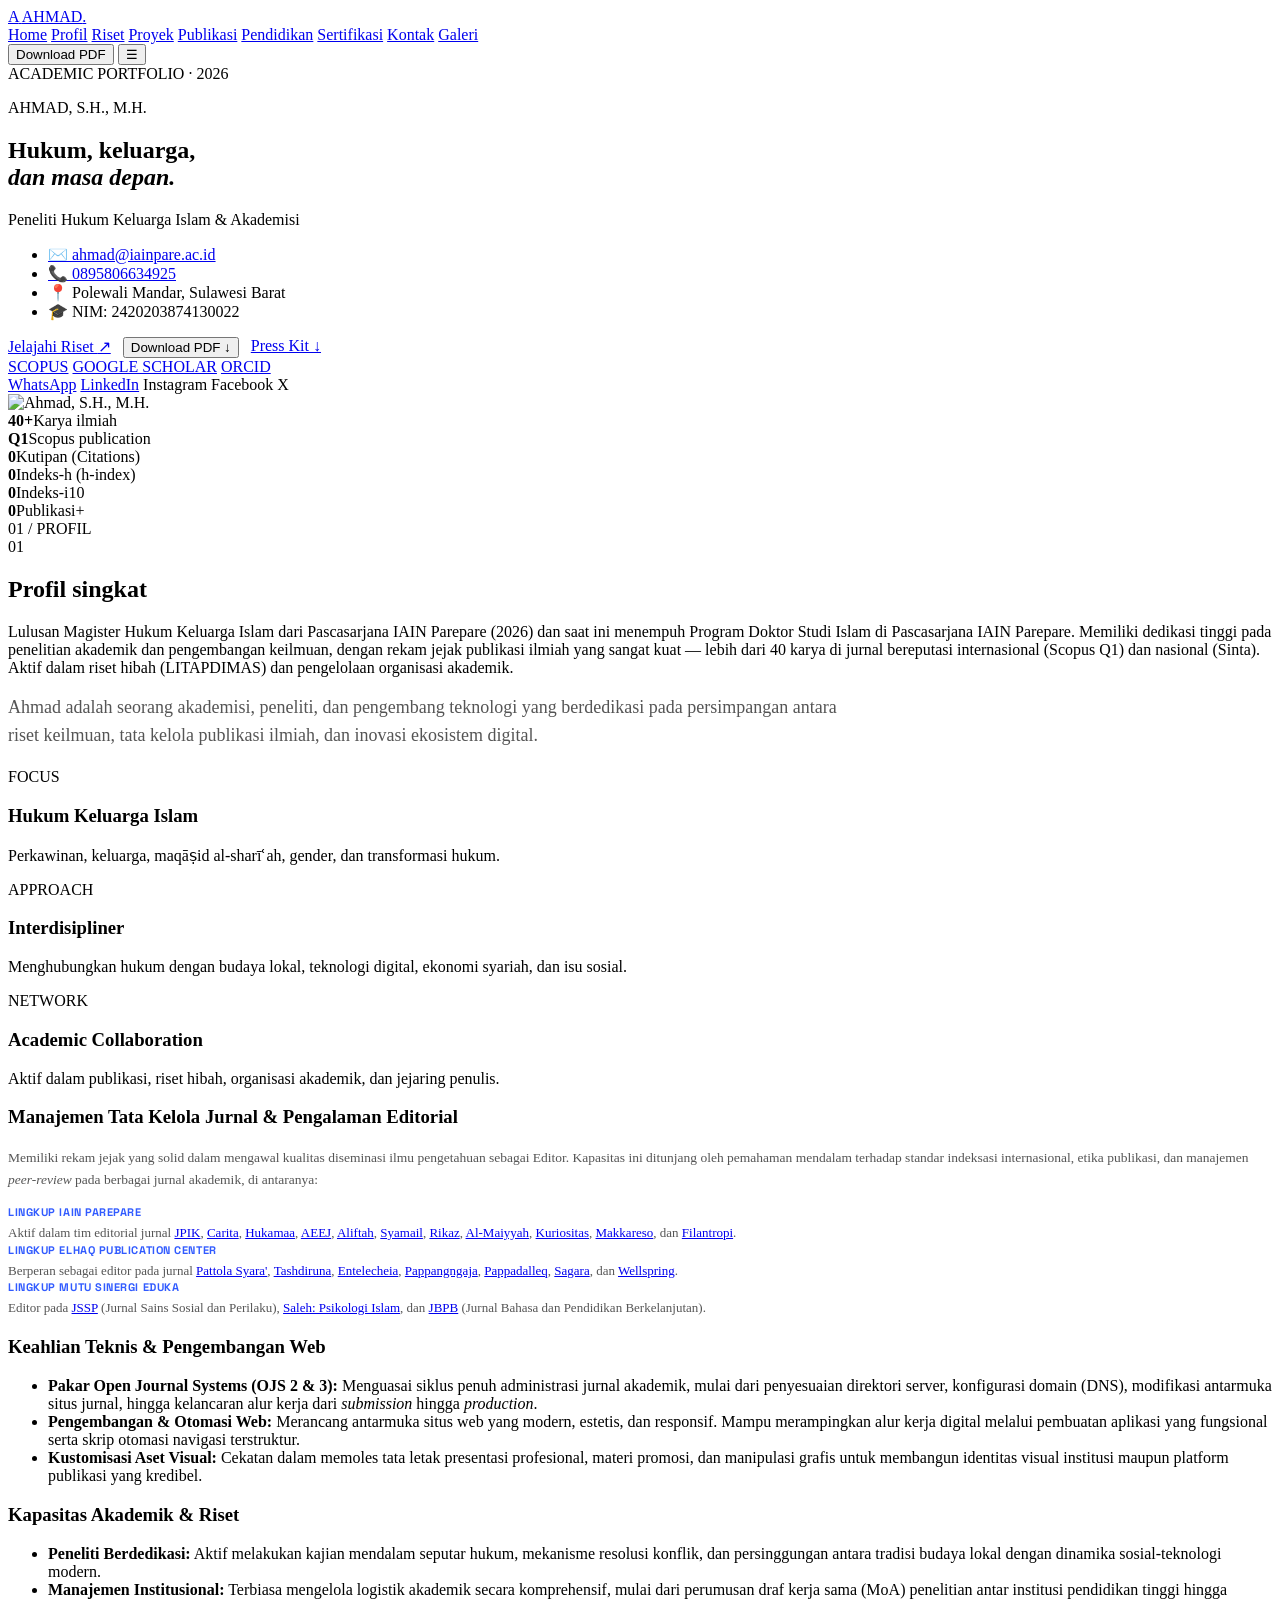
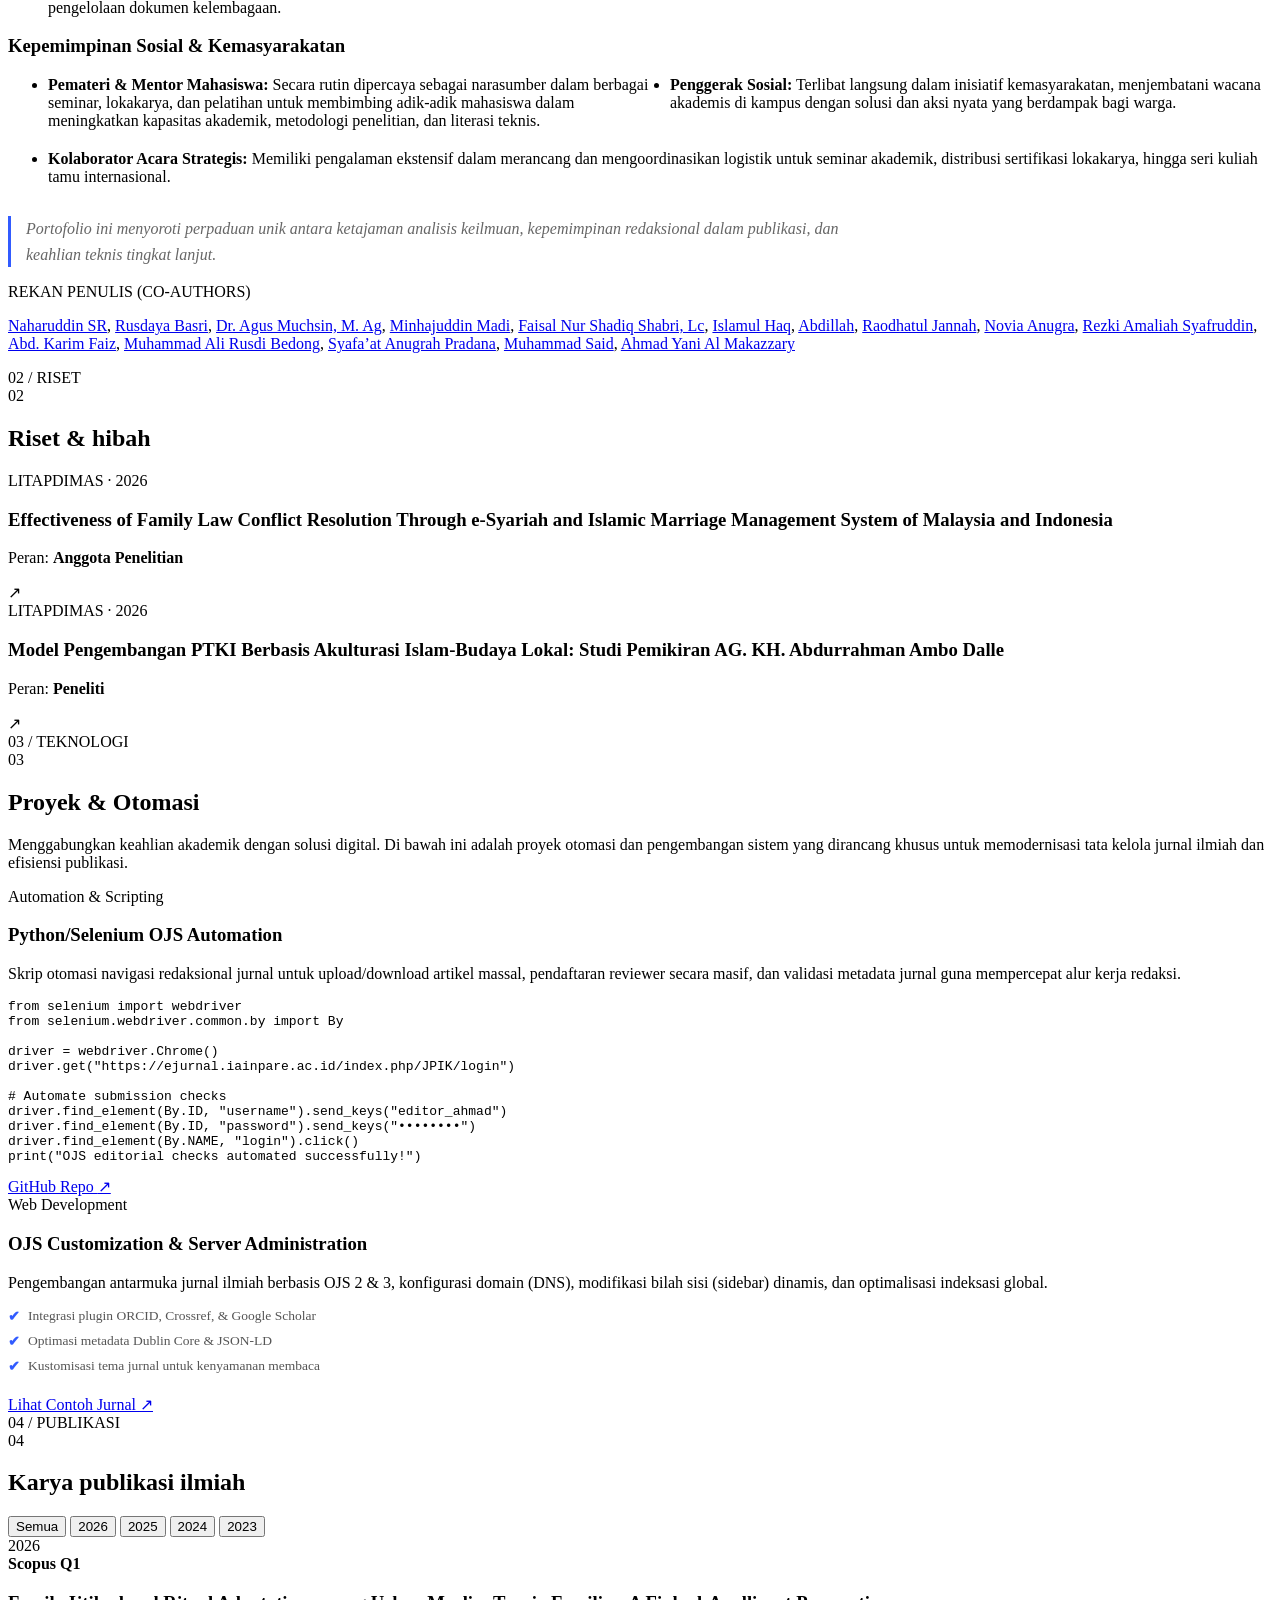
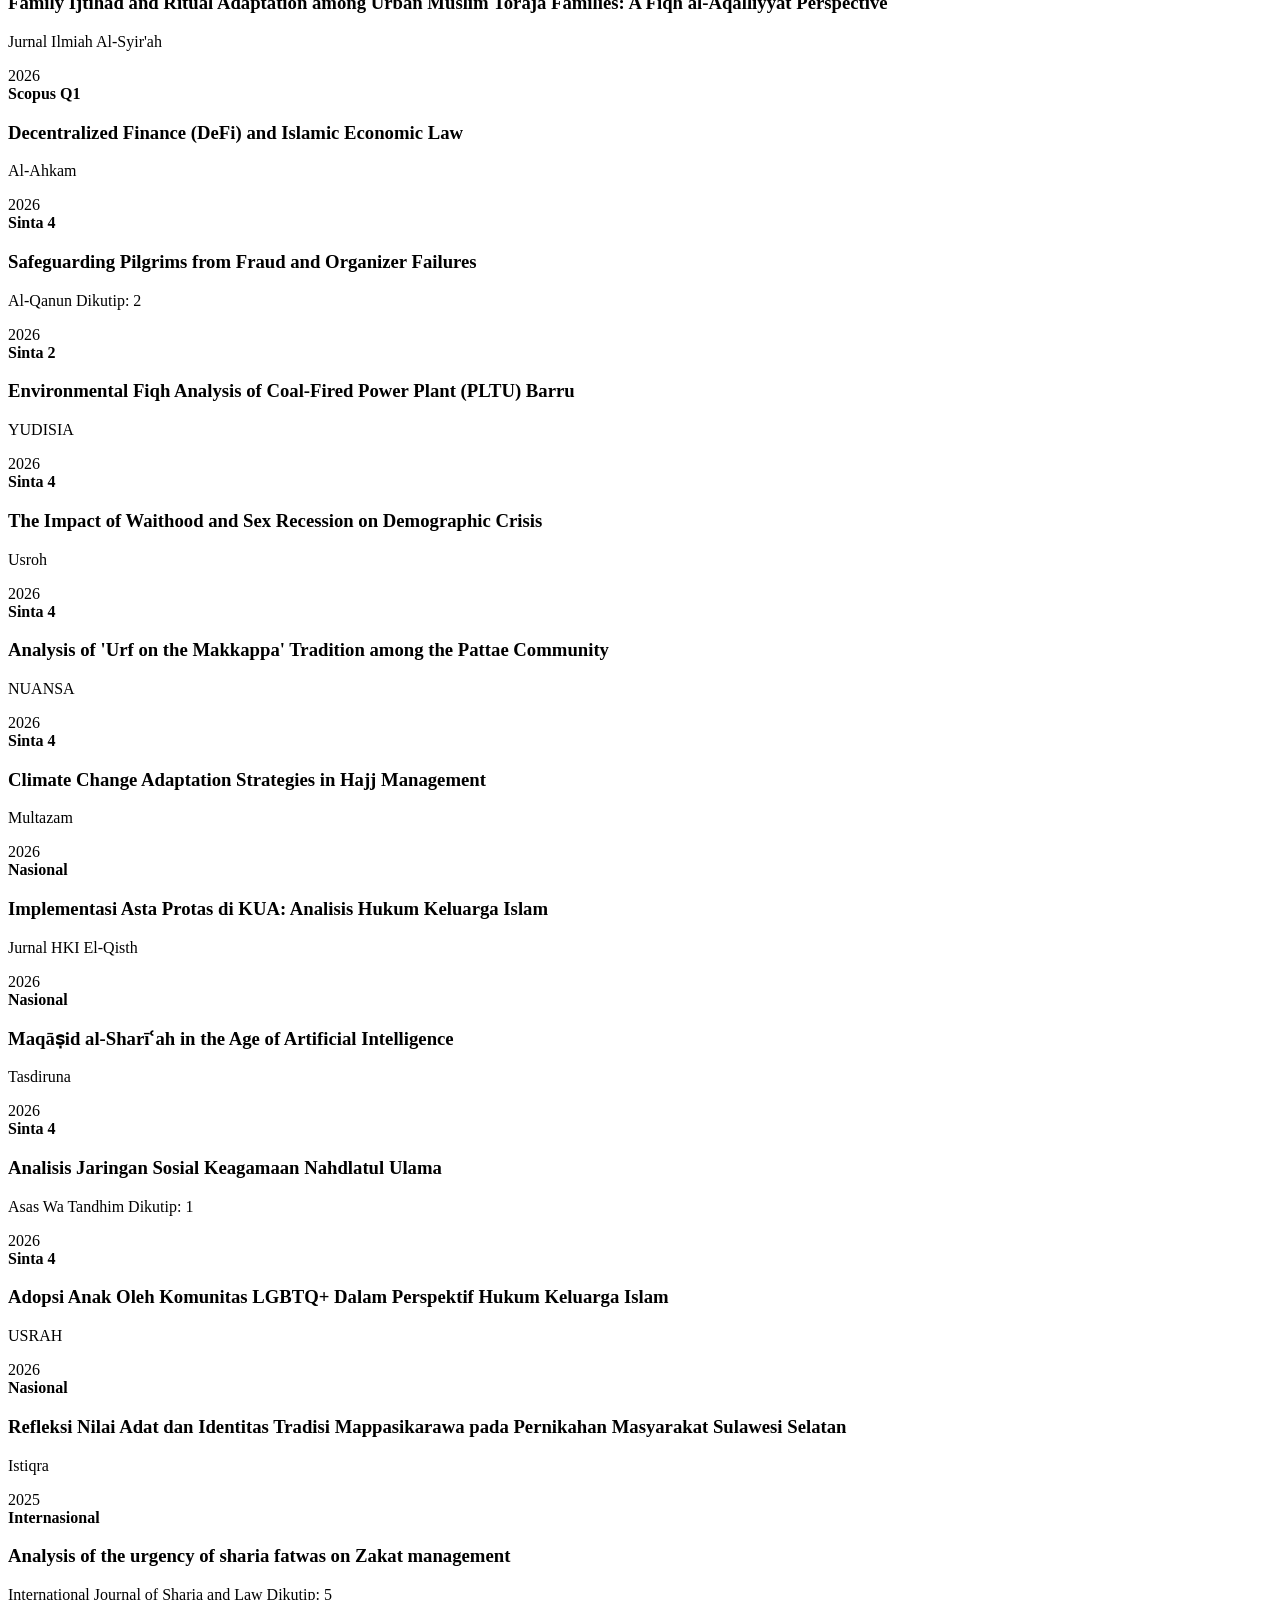
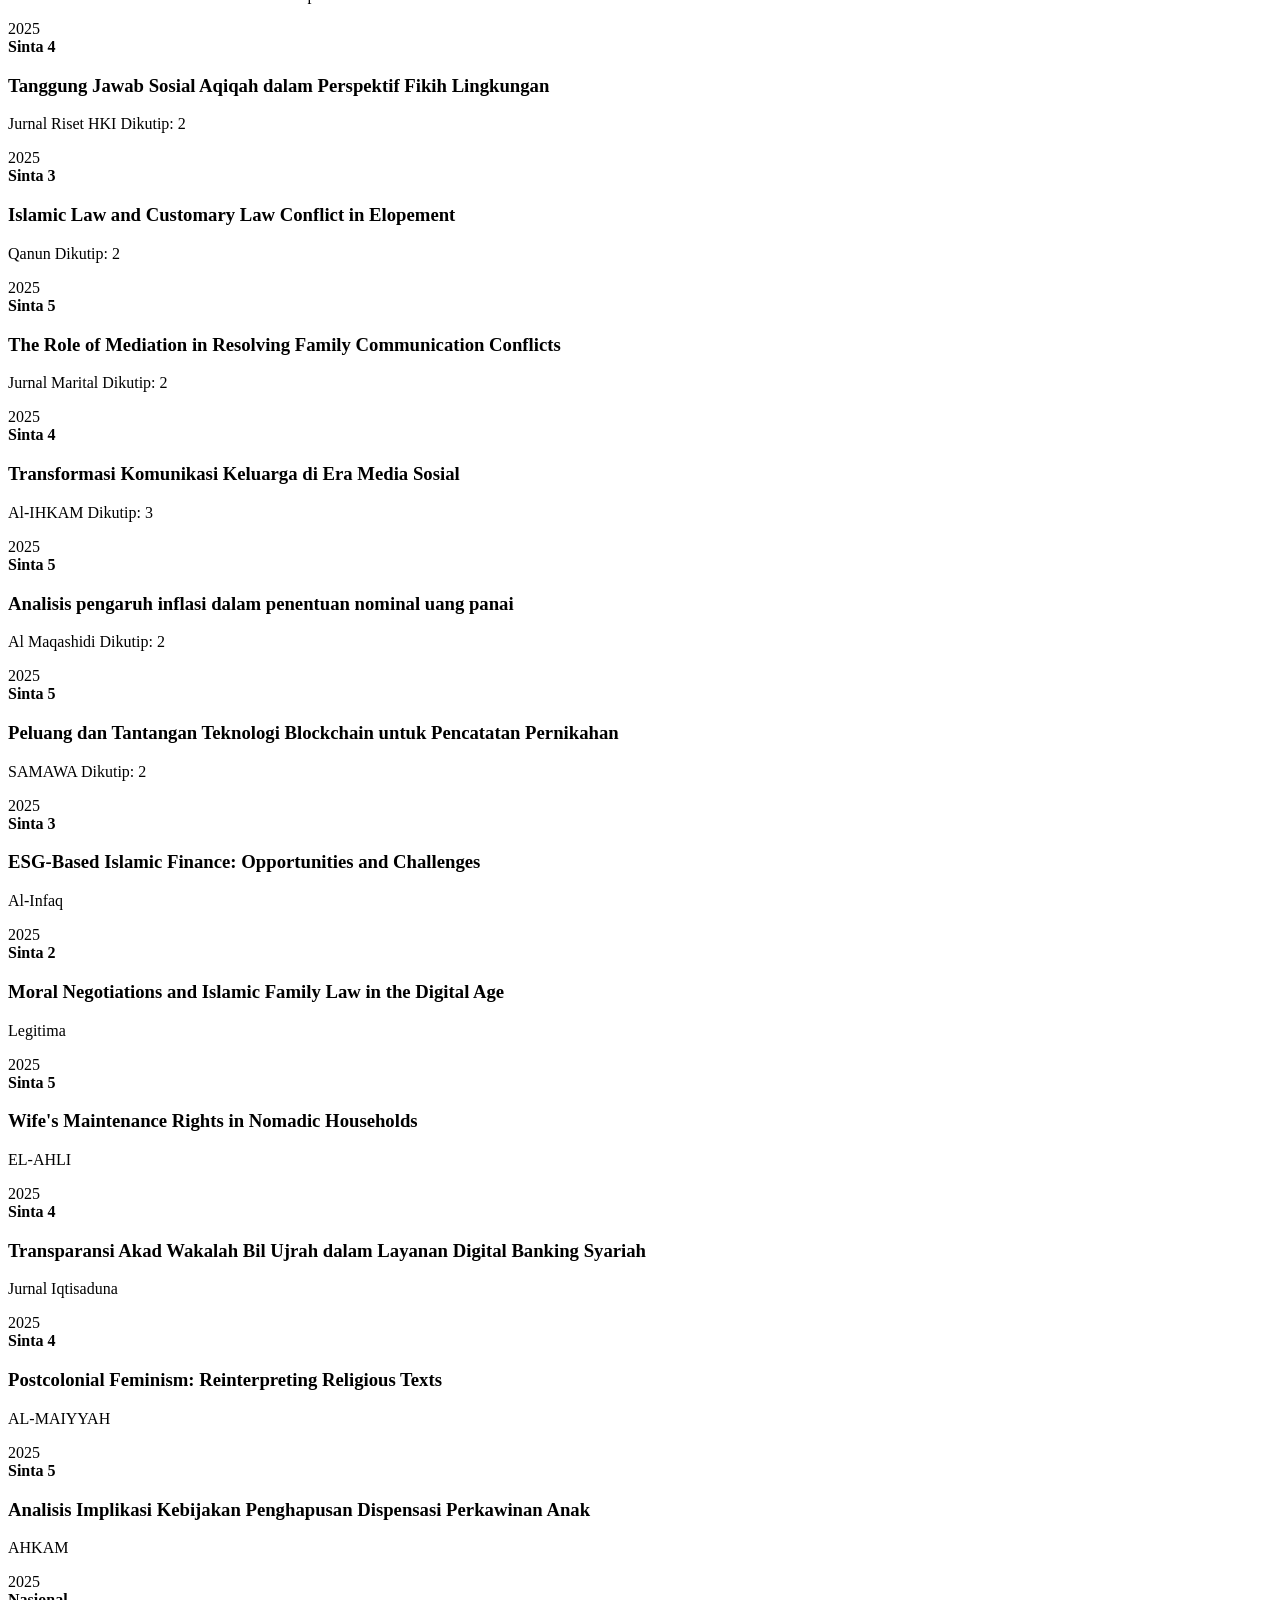
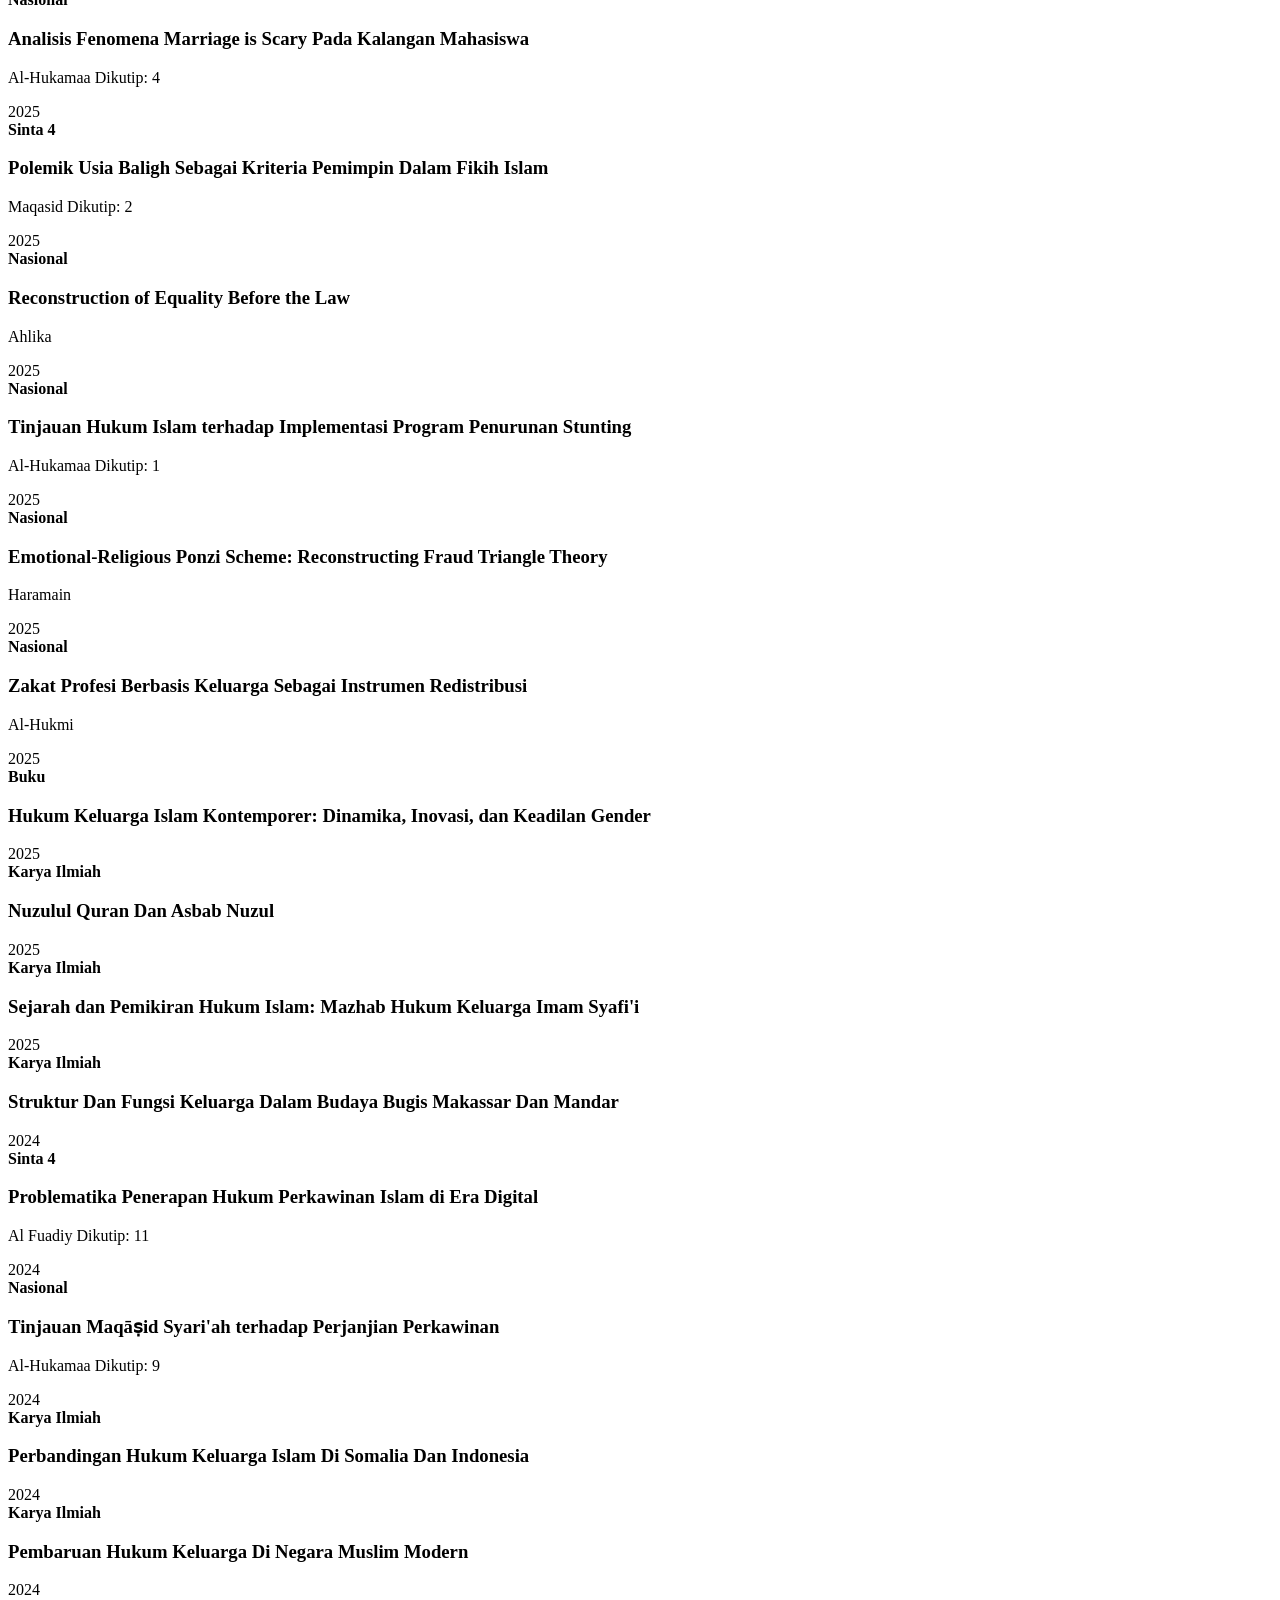
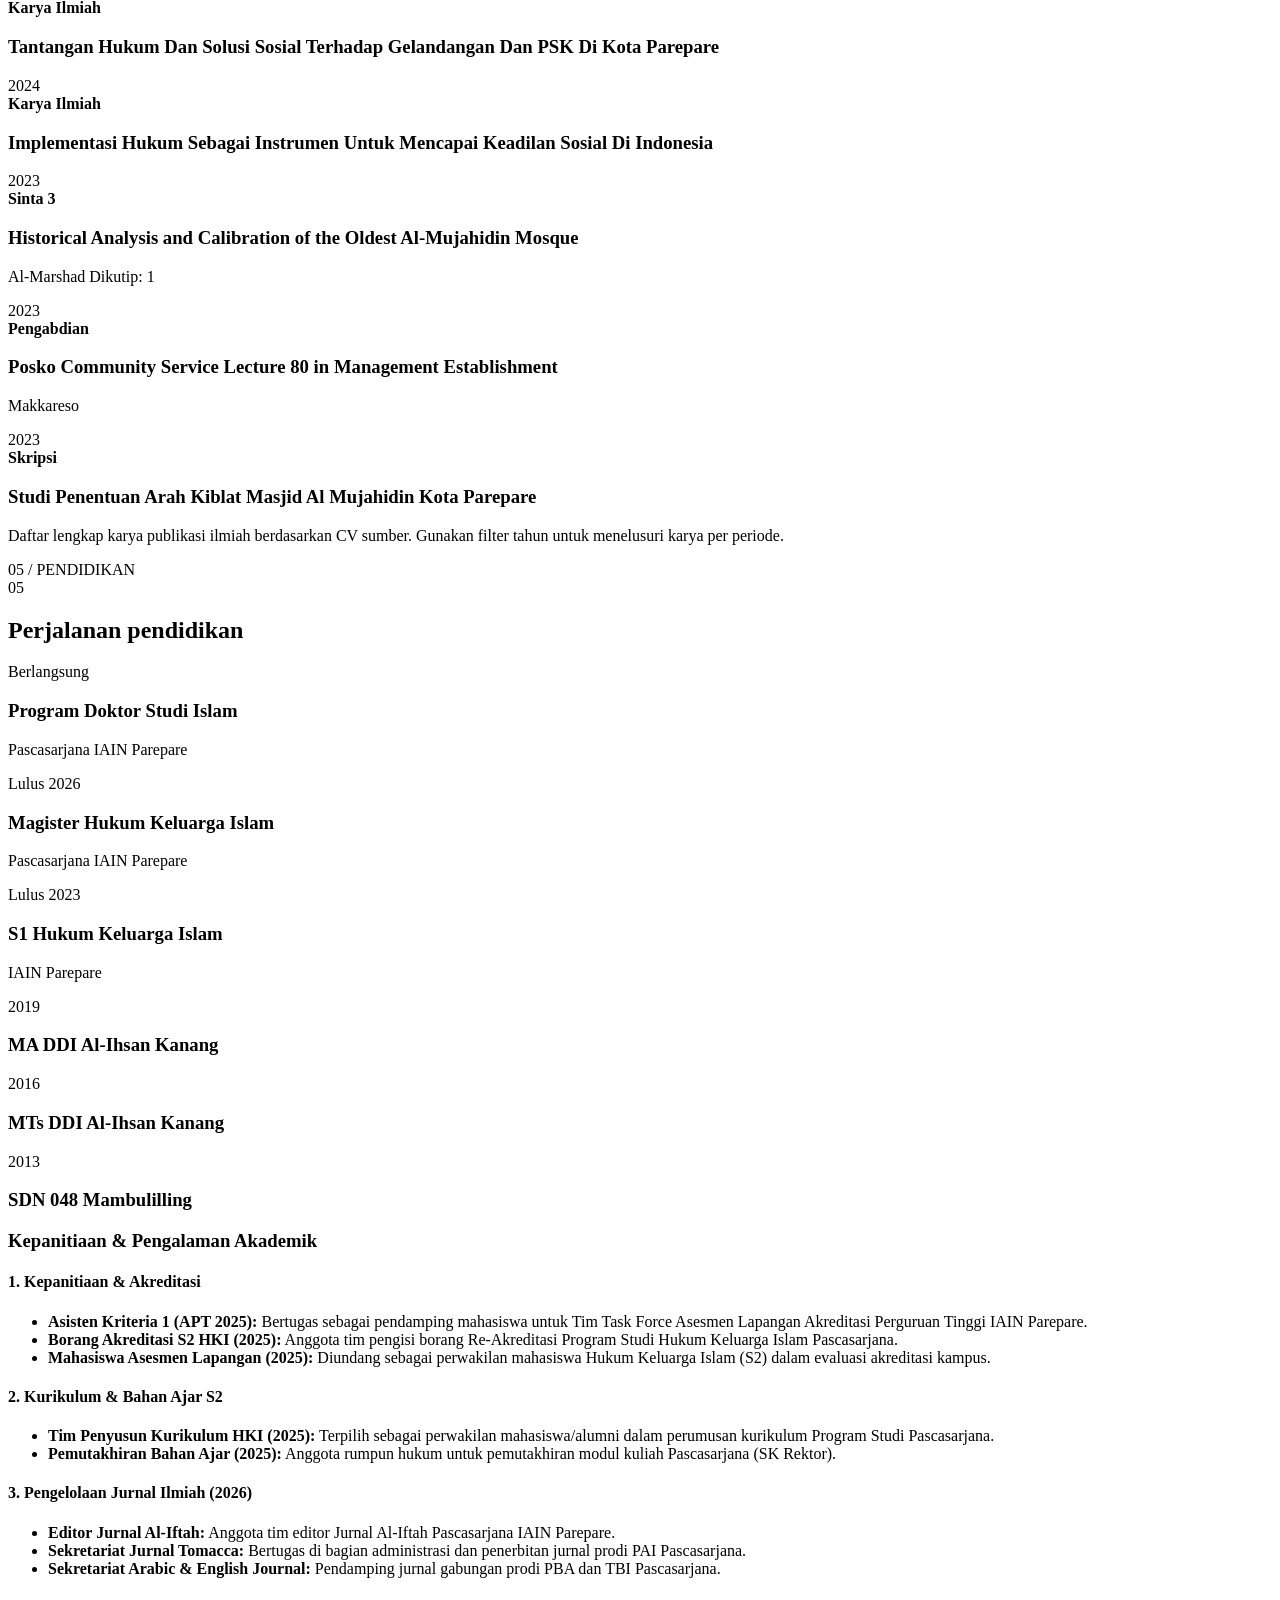
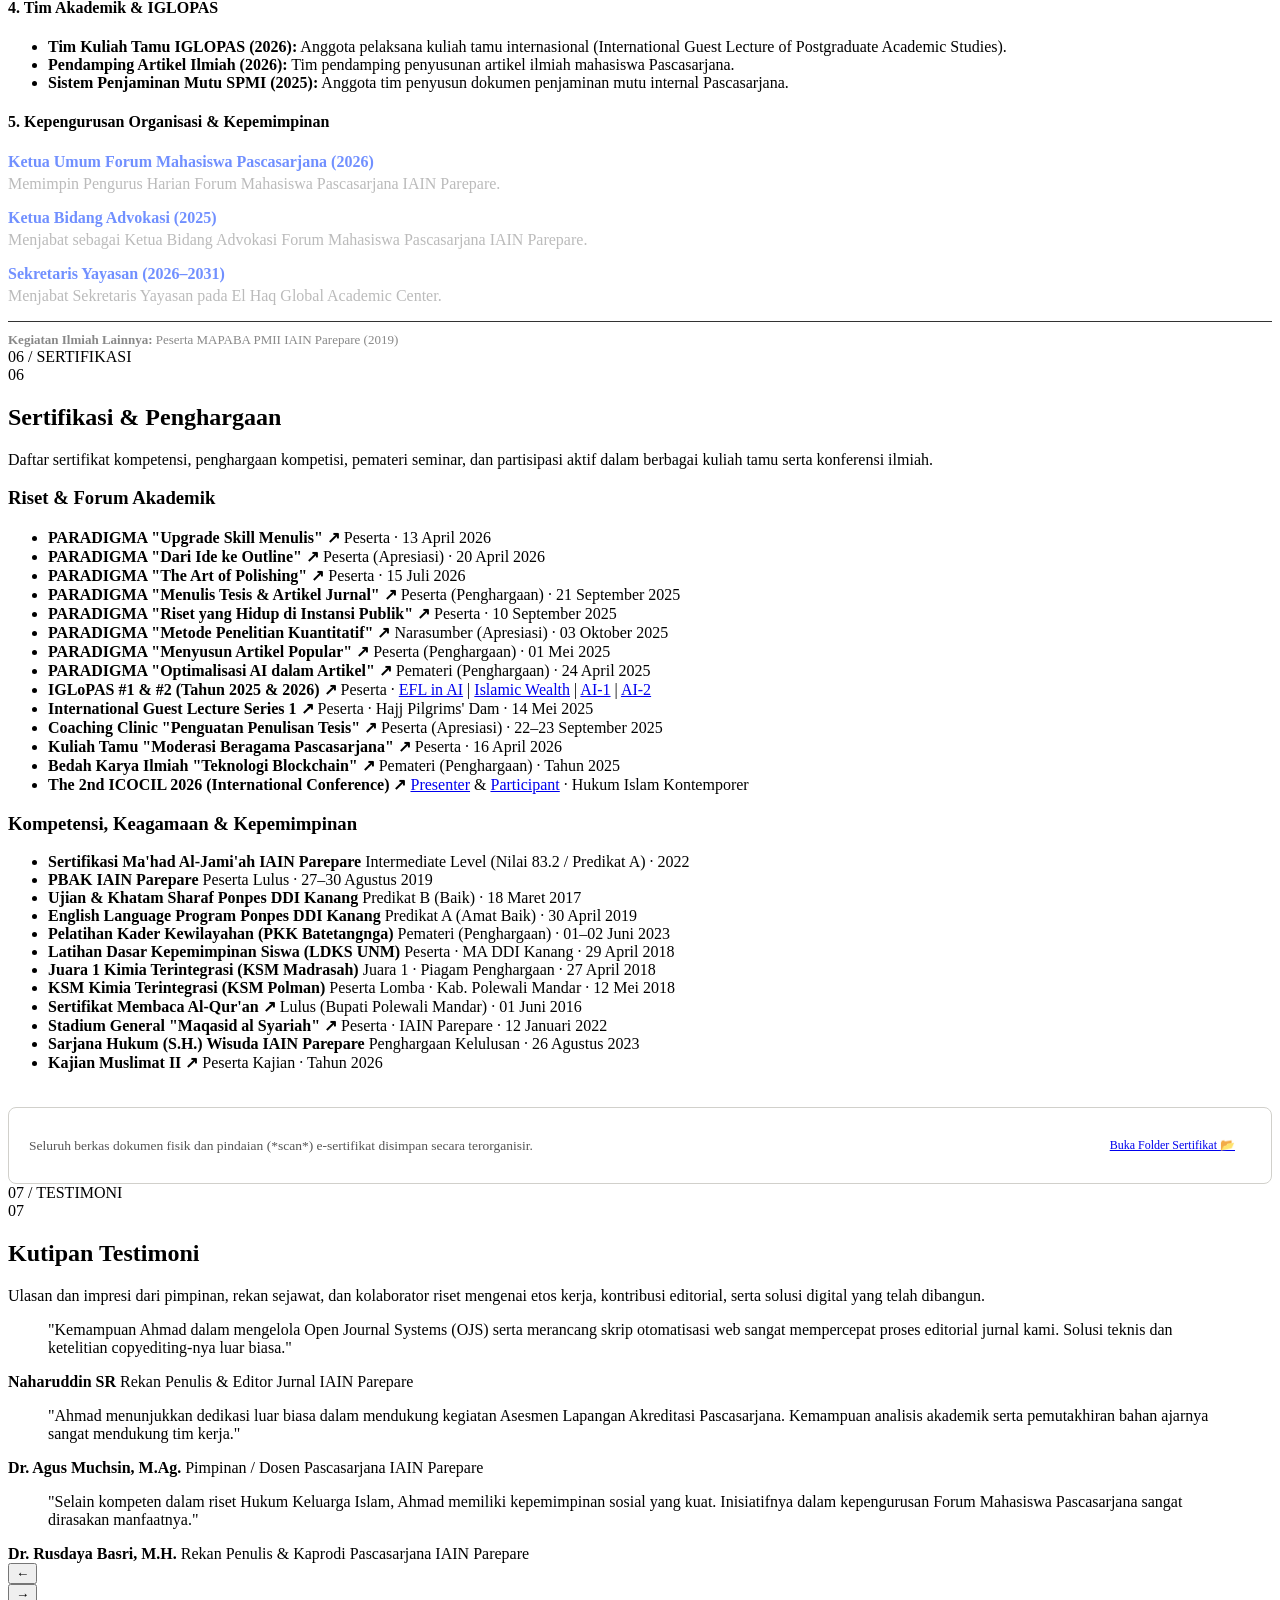
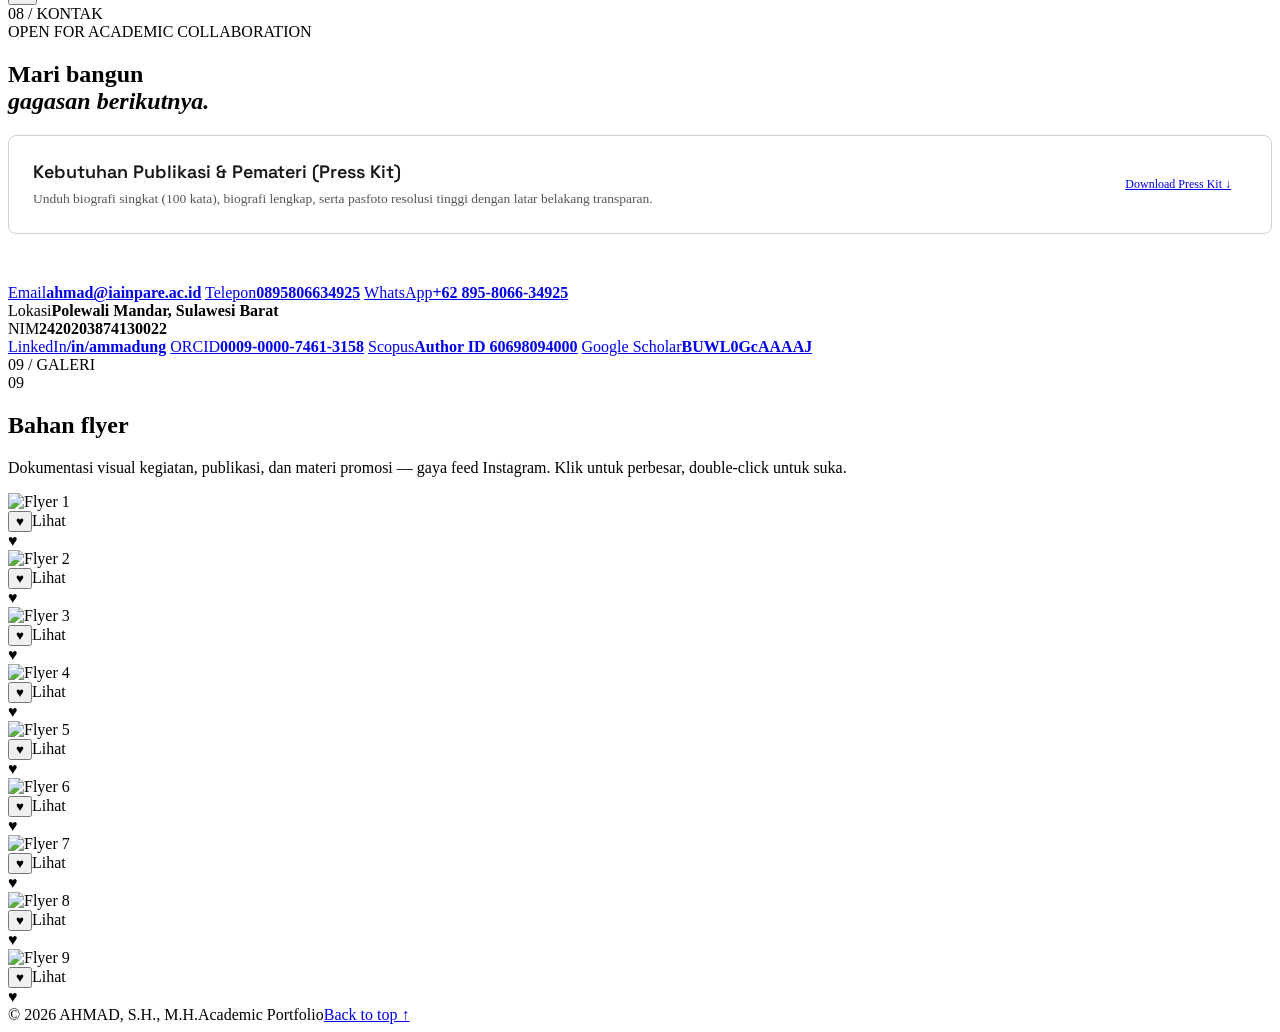
==== commit 7ca04acf: "Add files via upload" ====
--- a/index.html
+++ b/index.html
@@ -8,6 +8,8 @@
   <link rel="preconnect" href="https://fonts.googleapis.com">
   <link rel="preconnect" href="https://fonts.gstatic.com" crossorigin>
   <link href="https://fonts.googleapis.com/css2?family=DM+Sans:wght@400;500;600;700&family=Space+Grotesk:wght@400;500;600;700&display=swap" rel="stylesheet">
+  <link rel="shortcut icon" href="favicon.ico" type="image/x-icon">
+  <link rel="icon" href="favicon.ico" type="image/x-icon">
   <link rel="stylesheet" href="css/style.css">
   <link rel="stylesheet" href="css/print.css" media="print">
 </head>
@@ -24,8 +26,10 @@
       <a href="#home">Home</a>
       <a href="#about">Profil</a>
       <a href="#research">Riset</a>
+      <a href="#projects">Proyek</a>
       <a href="#publications">Publikasi</a>
       <a href="#education">Pendidikan</a>
+      <a href="#certificates">Sertifikasi</a>
       <a href="#contact">Kontak</a>
       <a href="#gallery">Galeri</a>
     </nav>
@@ -46,9 +50,10 @@
           <li>📍 Polewali Mandar, Sulawesi Barat</li>
           <li>🎓 NIM: 2420203874130022</li>
         </ul>
-        <div class="hero-actions">
+        <div class="hero-actions" style="display: flex; gap: 12px; flex-wrap: wrap;">
           <a class="btn btn-primary" href="#research">Jelajahi Riset <span>↗</span></a>
           <button class="btn btn-ghost" id="pdfBtn" type="button" title="Download PDF format A4">Download PDF <span>↓</span></button>
+          <a class="btn btn-ghost" href="assets/press-kit-ahmad.zip" download title="Download Press Kit (Bio &amp; Foto)">Press Kit <span>↓</span></a>
         </div>
         <div class="quick-links">
           <a href="https://www.scopus.com/authid/detail.uri?authorId=60698094000&origin=resultslist" target="_blank" rel="noopener">SCOPUS</a>
@@ -77,10 +82,10 @@
     </section>
 
     <section class="metrics section reveal" aria-label="Metrik akademik">
-      <div><strong data-count="39">0</strong><span>Kutipan (Citations)</span></div>
-      <div><strong data-count="3">0</strong><span>Indeks-h (h-index)</span></div>
-      <div><strong class="metric-static">0</strong><span>Indeks-i10</span></div>
-      <div><strong data-count="40">0</strong><span>Publikasi+</span></div>
+      <div><strong data-count="49">0</strong><span>Kutipan (Citations)</span></div>
+      <div><strong data-count="4">0</strong><span>Indeks-h (h-index)</span></div>
+      <div><strong data-count="1">0</strong><span>Indeks-i10</span></div>
+      <div><strong data-count="45">0</strong><span>Publikasi+</span></div>
     </section>
 
     <section class="section split" id="about">
@@ -109,6 +114,10 @@
                 <strong style="color: #315bff; font-size: 11px; letter-spacing: 0.05em; display: block; margin-bottom: 4px; font-family: 'Space Grotesk';">LINGKUP ELHAQ PUBLICATION CENTER</strong>
                 <p style="font-size: 13px; line-height: 1.5; color: #555; margin: 0;">Berperan sebagai editor pada jurnal <a href="https://pattolasyara.elhaqpubcenter.org/pattolasyara/index" target="_blank" rel="noopener">Pattola Syara'</a>, <a href="https://tashdiruna.elhaqpubcenter.org/tasdiruna/login/signIn" target="_blank" rel="noopener">Tashdiruna</a>, <a href="https://entelecheia.elhaqpubcenter.org/entelecheia/reviewers" target="_blank" rel="noopener">Entelecheia</a>, <a href="https://pappangngaja.elhaqpubcenter.org/pappangngaja/index" target="_blank" rel="noopener">Pappangngaja</a>, <a href="https://pappadalleq.elhaqpubcenter.org/pappadalleq" target="_blank" rel="noopener">Pappadalleq</a>, <a href="https://sagara.elhaqpubcenter.org/sagara/editorialTeam" target="_blank" rel="noopener">Sagara</a>, dan <a href="https://wellspring.elhaqpubcenter.org/wellspring" target="_blank" rel="noopener">Wellspring</a>.</p>
               </div>
+              <div>
+                <strong style="color: #315bff; font-size: 11px; letter-spacing: 0.05em; display: block; margin-bottom: 4px; font-family: 'Space Grotesk';">LINGKUP MUTU SINERGI EDUKA</strong>
+                <p style="font-size: 13px; line-height: 1.5; color: #555; margin: 0;">Editor pada <a href="https://ejurnal.mutusinergi.com/index.php/jssp" target="_blank" rel="noopener">JSSP</a> (Jurnal Sains Sosial dan Perilaku), <a href="https://ejurnal.mutusinergi.com/index.php/psikologiislam" target="_blank" rel="noopener">Saleh: Psikologi Islam</a>, dan <a href="https://ejurnal.mutusinergi.com/index.php/JBPB" target="_blank" rel="noopener">JBPB</a> (Jurnal Bahasa dan Pendidikan Berkelanjutan).</p>
+              </div>
             </div>
           </div>
           
@@ -143,7 +152,23 @@
 
         <div class="co-authors reveal">
           <span>REKAN PENULIS (CO-AUTHORS)</span>
-          <p>Naharuddin SR, Rusdaya Basri, Dr. Agus Muchsin M.Ag, Minhajuddin Madi, Faisal Nur Shadiq Shabri Lc, Islamul Haq, Abdillah, Raodhatul Jannah, Novia Anugra, Rezki Amaliah Syafruddin, Abd. Karim Faiz, Muhammad Ali Rusdi Bedong, Syafa'at Anugrah Pradana, Muhammad Said, Ahmad Yani Al Makazzary.</p>
+          <p>
+            <a href="https://scholar.google.com/citations?user=Xtue2DAAAAAJ&hl=id" target="_blank" rel="noopener">Naharuddin SR</a>, 
+            <a href="https://scholar.google.com/citations?user=sS6uHA4AAAAJ&hl=id" target="_blank" rel="noopener">Rusdaya Basri</a>, 
+            <a href="https://scholar.google.com/citations?user=ToanvaoAAAAJ&hl=id" target="_blank" rel="noopener">Dr. Agus Muchsin, M. Ag</a>, 
+            <a href="https://scholar.google.com/citations?user=mJ3RIW8AAAAJ&hl=id" target="_blank" rel="noopener">Minhajuddin Madi</a>, 
+            <a href="https://scholar.google.com/citations?user=Zh1iyuYAAAAJ&hl=id" target="_blank" rel="noopener">Faisal Nur Shadiq Shabri, Lc</a>, 
+            <a href="https://scholar.google.com/citations?user=3_ckyeQAAAAJ&hl=id" target="_blank" rel="noopener">Islamul Haq</a>, 
+            <a href="https://scholar.google.com/citations?user=P9mfxxoAAAAJ&hl=id" target="_blank" rel="noopener">Abdillah</a>, 
+            <a href="https://scholar.google.com/citations?user=lBKZ3qsAAAAJ&hl=id" target="_blank" rel="noopener">Raodhatul Jannah</a>, 
+            <a href="https://scholar.google.com/citations?user=7Wy5VQ0AAAAJ&hl=id" target="_blank" rel="noopener">Novia Anugra</a>, 
+            <a href="https://scholar.google.com/citations?user=zajia-UAAAAJ&hl=id" target="_blank" rel="noopener">Rezki Amaliah Syafruddin</a>, 
+            <a href="https://scholar.google.com/citations?user=hR730-8AAAAJ&hl=id" target="_blank" rel="noopener">Abd. Karim Faiz</a>, 
+            <a href="https://scholar.google.com/citations?user=6A2biBkAAAAJ&hl=id" target="_blank" rel="noopener">Muhammad Ali Rusdi Bedong</a>, 
+            <a href="https://scholar.google.com/citations?user=Q0VcGIIAAAAJ&hl=id" target="_blank" rel="noopener">Syafa’at Anugrah Pradana</a>, 
+            <a href="https://scholar.google.com/citations?user=-9M8zigAAAAJ&hl=id" target="_blank" rel="noopener">Muhammad Said</a>, 
+            <a href="https://scholar.google.com/citations?user=97SYMrYAAAAJ&hl=id" target="_blank" rel="noopener">Ahmad Yani Al Makazzary</a>
+          </p>
         </div>
       </div>
     </section>
@@ -159,10 +184,52 @@
       </div>
     </section>
 
+    <section class="section split" id="projects">
+      <div class="section-label">03 / TEKNOLOGI</div>
+      <div class="content reveal">
+        <div class="section-heading"><span>03</span><h2>Proyek &amp; Otomasi</h2></div>
+        <p class="lead">Menggabungkan keahlian akademik dengan solusi digital. Di bawah ini adalah proyek otomasi dan pengembangan sistem yang dirancang khusus untuk memodernisasi tata kelola jurnal ilmiah dan efisiensi publikasi.</p>
+        
+        <div class="tech-grid">
+          <div class="tech-card">
+            <span class="tech-tag">Automation &amp; Scripting</span>
+            <h3>Python/Selenium OJS Automation</h3>
+            <p>Skrip otomasi navigasi redaksional jurnal untuk upload/download artikel massal, pendaftaran reviewer secara masif, dan validasi metadata jurnal guna mempercepat alur kerja redaksi.</p>
+            <div class="code-container">
+              <pre><code class="language-python">from selenium import webdriver
+from selenium.webdriver.common.by import By
+
+driver = webdriver.Chrome()
+driver.get("https://ejurnal.iainpare.ac.id/index.php/JPIK/login")
+
+# Automate submission checks
+driver.find_element(By.ID, "username").send_keys("editor_ahmad")
+driver.find_element(By.ID, "password").send_keys("••••••••")
+driver.find_element(By.NAME, "login").click()
+print("OJS editorial checks automated successfully!")</code></pre>
+            </div>
+            <a href="https://github.com/ammadung" target="_blank" rel="noopener" class="tech-link">GitHub Repo <span>↗</span></a>
+          </div>
+
+          <div class="tech-card">
+            <span class="tech-tag">Web Development</span>
+            <h3>OJS Customization &amp; Server Administration</h3>
+            <p>Pengembangan antarmuka jurnal ilmiah berbasis OJS 2 &amp; 3, konfigurasi domain (DNS), modifikasi bilah sisi (sidebar) dinamis, dan optimalisasi indeksasi global.</p>
+            <ul class="tech-features" style="list-style: none; padding: 0; margin: 0 0 20px; display: flex; flex-direction: column; gap: 8px;">
+              <li style="font-size: 13.5px; color: #555; display: flex; align-items: center; gap: 8px;"><span style="color: #315bff; font-weight: bold;">✔</span> Integrasi plugin ORCID, Crossref, &amp; Google Scholar</li>
+              <li style="font-size: 13.5px; color: #555; display: flex; align-items: center; gap: 8px;"><span style="color: #315bff; font-weight: bold;">✔</span> Optimasi metadata Dublin Core &amp; JSON-LD</li>
+              <li style="font-size: 13.5px; color: #555; display: flex; align-items: center; gap: 8px;"><span style="color: #315bff; font-weight: bold;">✔</span> Kustomisasi tema jurnal untuk kenyamanan membaca</li>
+            </ul>
+            <a href="https://pattolasyara.elhaqpubcenter.org/pattolasyara" target="_blank" rel="noopener" class="tech-link" style="margin-top: auto;">Lihat Contoh Jurnal <span>↗</span></a>
+          </div>
+        </div>
+      </div>
+    </section>
+
     <section class="section split" id="publications">
-      <div class="section-label">03 / PUBLIKASI</div>
+      <div class="section-label">04 / PUBLIKASI</div>
       <div class="content">
-        <div class="section-heading reveal"><span>03</span><h2>Karya publikasi ilmiah</h2></div>
+        <div class="section-heading reveal"><span>04</span><h2>Karya publikasi ilmiah</h2></div>
         <div class="filter-row">
           <button class="filter active" data-filter="all">Semua</button>
           <button class="filter" data-filter="2026">2026</button>
@@ -181,14 +248,15 @@
           <article class="pub-item reveal" data-year="2026"><span class="year">2026</span><div><b>Sinta 4</b><h3>Climate Change Adaptation Strategies in Hajj Management</h3><p>Multazam</p></div></article>
           <article class="pub-item reveal" data-year="2026"><span class="year">2026</span><div><b>Nasional</b><h3>Implementasi Asta Protas di KUA: Analisis Hukum Keluarga Islam</h3><p>Jurnal HKI El-Qisth</p></div></article>
           <article class="pub-item reveal" data-year="2026"><span class="year">2026</span><div><b>Nasional</b><h3>Maqāṣid al-Sharīʿah in the Age of Artificial Intelligence</h3><p>Tasdiruna</p></div></article>
-          <article class="pub-item reveal" data-year="2026"><span class="year">2026</span><div><b>Sinta 4</b><h3>Analisis Jaringan Sosial Keagamaan Nahdlatul Ulama</h3><p>Asas Wa Tandhim</p></div></article>
+          <article class="pub-item reveal" data-year="2026"><span class="year">2026</span><div><b>Sinta 4</b><h3>Analisis Jaringan Sosial Keagamaan Nahdlatul Ulama</h3><p>Asas Wa Tandhim <span class="pub-cite">Dikutip: 1</span></p></div></article>
           <article class="pub-item reveal" data-year="2026"><span class="year">2026</span><div><b>Sinta 4</b><h3>Adopsi Anak Oleh Komunitas LGBTQ+ Dalam Perspektif Hukum Keluarga Islam</h3><p>USRAH</p></div></article>
+          <article class="pub-item reveal" data-year="2026"><span class="year">2026</span><div><b>Nasional</b><h3>Refleksi Nilai Adat dan Identitas Tradisi Mappasikarawa pada Pernikahan Masyarakat Sulawesi Selatan</h3><p>Istiqra</p></div></article>
           <!-- 2025 -->
-          <article class="pub-item reveal" data-year="2025"><span class="year">2025</span><div><b>Internasional</b><h3>Analysis of the urgency of sharia fatwas on Zakat management</h3><p>International Journal of Sharia and Law <span class="pub-cite">Dikutip: 4</span></p></div></article>
+          <article class="pub-item reveal" data-year="2025"><span class="year">2025</span><div><b>Internasional</b><h3>Analysis of the urgency of sharia fatwas on Zakat management</h3><p>International Journal of Sharia and Law <span class="pub-cite">Dikutip: 5</span></p></div></article>
           <article class="pub-item reveal" data-year="2025"><span class="year">2025</span><div><b>Sinta 4</b><h3>Tanggung Jawab Sosial Aqiqah dalam Perspektif Fikih Lingkungan</h3><p>Jurnal Riset HKI <span class="pub-cite">Dikutip: 2</span></p></div></article>
           <article class="pub-item reveal" data-year="2025"><span class="year">2025</span><div><b>Sinta 3</b><h3>Islamic Law and Customary Law Conflict in Elopement</h3><p>Qanun <span class="pub-cite">Dikutip: 2</span></p></div></article>
           <article class="pub-item reveal" data-year="2025"><span class="year">2025</span><div><b>Sinta 5</b><h3>The Role of Mediation in Resolving Family Communication Conflicts</h3><p>Jurnal Marital <span class="pub-cite">Dikutip: 2</span></p></div></article>
-          <article class="pub-item reveal" data-year="2025"><span class="year">2025</span><div><b>Sinta 4</b><h3>Transformasi Komunikasi Keluarga di Era Media Sosial</h3><p>Al-IHKAM <span class="pub-cite">Dikutip: 2</span></p></div></article>
+          <article class="pub-item reveal" data-year="2025"><span class="year">2025</span><div><b>Sinta 4</b><h3>Transformasi Komunikasi Keluarga di Era Media Sosial</h3><p>Al-IHKAM <span class="pub-cite">Dikutip: 3</span></p></div></article>
           <article class="pub-item reveal" data-year="2025"><span class="year">2025</span><div><b>Sinta 5</b><h3>Analisis pengaruh inflasi dalam penentuan nominal uang panai</h3><p>Al Maqashidi <span class="pub-cite">Dikutip: 2</span></p></div></article>
           <article class="pub-item reveal" data-year="2025"><span class="year">2025</span><div><b>Sinta 5</b><h3>Peluang dan Tantangan Teknologi Blockchain untuk Pencatatan Pernikahan</h3><p>SAMAWA <span class="pub-cite">Dikutip: 2</span></p></div></article>
           <article class="pub-item reveal" data-year="2025"><span class="year">2025</span><div><b>Sinta 3</b><h3>ESG-Based Islamic Finance: Opportunities and Challenges</h3><p>Al-Infaq</p></div></article>
@@ -197,10 +265,10 @@
           <article class="pub-item reveal" data-year="2025"><span class="year">2025</span><div><b>Sinta 4</b><h3>Transparansi Akad Wakalah Bil Ujrah dalam Layanan Digital Banking Syariah</h3><p>Jurnal Iqtisaduna</p></div></article>
           <article class="pub-item reveal" data-year="2025"><span class="year">2025</span><div><b>Sinta 4</b><h3>Postcolonial Feminism: Reinterpreting Religious Texts</h3><p>AL-MAIYYAH</p></div></article>
           <article class="pub-item reveal" data-year="2025"><span class="year">2025</span><div><b>Sinta 5</b><h3>Analisis Implikasi Kebijakan Penghapusan Dispensasi Perkawinan Anak</h3><p>AHKAM</p></div></article>
-          <article class="pub-item reveal" data-year="2025"><span class="year">2025</span><div><b>Nasional</b><h3>Analisis Fenomena Marriage is Scary Pada Kalangan Mahasiswa</h3><p>Al-Hukamaa <span class="pub-cite">Dikutip: 3</span></p></div></article>
-          <article class="pub-item reveal" data-year="2025"><span class="year">2025</span><div><b>Sinta 4</b><h3>Polemik Usia Baligh Sebagai Kriteria Pemimpin Dalam Fikih Islam</h3><p>Maqasid <span class="pub-cite">Dikutip: 1</span></p></div></article>
+          <article class="pub-item reveal" data-year="2025"><span class="year">2025</span><div><b>Nasional</b><h3>Analisis Fenomena Marriage is Scary Pada Kalangan Mahasiswa</h3><p>Al-Hukamaa <span class="pub-cite">Dikutip: 4</span></p></div></article>
+          <article class="pub-item reveal" data-year="2025"><span class="year">2025</span><div><b>Sinta 4</b><h3>Polemik Usia Baligh Sebagai Kriteria Pemimpin Dalam Fikih Islam</h3><p>Maqasid <span class="pub-cite">Dikutip: 2</span></p></div></article>
           <article class="pub-item reveal" data-year="2025"><span class="year">2025</span><div><b>Nasional</b><h3>Reconstruction of Equality Before the Law</h3><p>Ahlika</p></div></article>
-          <article class="pub-item reveal" data-year="2025"><span class="year">2025</span><div><b>Nasional</b><h3>Tinjauan Hukum Islam terhadap Implementasi Program Penurunan Stunting</h3><p>Al-Hukamaa</p></div></article>
+          <article class="pub-item reveal" data-year="2025"><span class="year">2025</span><div><b>Nasional</b><h3>Tinjauan Hukum Islam terhadap Implementasi Program Penurunan Stunting</h3><p>Al-Hukamaa <span class="pub-cite">Dikutip: 1</span></p></div></article>
           <article class="pub-item reveal" data-year="2025"><span class="year">2025</span><div><b>Nasional</b><h3>Emotional-Religious Ponzi Scheme: Reconstructing Fraud Triangle Theory</h3><p>Haramain</p></div></article>
           <article class="pub-item reveal" data-year="2025"><span class="year">2025</span><div><b>Nasional</b><h3>Zakat Profesi Berbasis Keluarga Sebagai Instrumen Redistribusi</h3><p>Al-Hukmi</p></div></article>
           <article class="pub-item reveal" data-year="2025"><span class="year">2025</span><div><b>Buku</b><h3>Hukum Keluarga Islam Kontemporer: Dinamika, Inovasi, dan Keadilan Gender</h3></div></article>
@@ -208,8 +276,8 @@
           <article class="pub-item reveal" data-year="2025"><span class="year">2025</span><div><b>Karya Ilmiah</b><h3>Sejarah dan Pemikiran Hukum Islam: Mazhab Hukum Keluarga Imam Syafi'i</h3></div></article>
           <article class="pub-item reveal" data-year="2025"><span class="year">2025</span><div><b>Karya Ilmiah</b><h3>Struktur Dan Fungsi Keluarga Dalam Budaya Bugis Makassar Dan Mandar</h3></div></article>
           <!-- 2024 -->
-          <article class="pub-item reveal" data-year="2024"><span class="year">2024</span><div><b>Sinta 4</b><h3>Problematika Penerapan Hukum Perkawinan Islam di Era Digital</h3><p>Al Fuadiy <span class="pub-cite">Dikutip: 9</span></p></div></article>
-          <article class="pub-item reveal" data-year="2024"><span class="year">2024</span><div><b>Nasional</b><h3>Tinjauan Maqāṣid Syari'ah terhadap Perjanjian Perkawinan</h3><p>Al-Hukamaa <span class="pub-cite">Dikutip: 7</span></p></div></article>
+          <article class="pub-item reveal" data-year="2024"><span class="year">2024</span><div><b>Sinta 4</b><h3>Problematika Penerapan Hukum Perkawinan Islam di Era Digital</h3><p>Al Fuadiy <span class="pub-cite">Dikutip: 11</span></p></div></article>
+          <article class="pub-item reveal" data-year="2024"><span class="year">2024</span><div><b>Nasional</b><h3>Tinjauan Maqāṣid Syari'ah terhadap Perjanjian Perkawinan</h3><p>Al-Hukamaa <span class="pub-cite">Dikutip: 9</span></p></div></article>
           <article class="pub-item reveal" data-year="2024"><span class="year">2024</span><div><b>Karya Ilmiah</b><h3>Perbandingan Hukum Keluarga Islam Di Somalia Dan Indonesia</h3></div></article>
           <article class="pub-item reveal" data-year="2024"><span class="year">2024</span><div><b>Karya Ilmiah</b><h3>Pembaruan Hukum Keluarga Di Negara Muslim Modern</h3></div></article>
           <article class="pub-item reveal" data-year="2024"><span class="year">2024</span><div><b>Karya Ilmiah</b><h3>Tantangan Hukum Dan Solusi Sosial Terhadap Gelandangan Dan PSK Di Kota Parepare</h3></div></article>
@@ -224,9 +292,9 @@
     </section>
 
     <section class="section dark-section" id="education">
-      <div class="section-label">04 / PENDIDIKAN</div>
+      <div class="section-label">05 / PENDIDIKAN</div>
       <div class="content">
-        <div class="section-heading reveal"><span>04</span><h2>Perjalanan pendidikan</h2></div>
+        <div class="section-heading reveal"><span>05</span><h2>Perjalanan pendidikan</h2></div>
         <div class="timeline">
           <div class="timeline-item reveal ongoing"><span>Berlangsung</span><div><h3>Program Doktor Studi Islam</h3><p>Pascasarjana IAIN Parepare</p></div></div>
           <div class="timeline-item reveal"><span>Lulus 2026</span><div><h3>Magister Hukum Keluarga Islam</h3><p>Pascasarjana IAIN Parepare</p></div></div>
@@ -235,18 +303,262 @@
           <div class="timeline-item reveal"><span>2016</span><div><h3>MTs DDI Al-Ihsan Kanang</h3></div></div>
           <div class="timeline-item reveal"><span>2013</span><div><h3>SDN 048 Mambulilling</h3></div></div>
         </div>
-        <div class="org-grid">
-          <div class="organization reveal"><span>ORGANISASI</span><h3>Sekretaris Yayasan · El Haq Global Academic</h3><p>2026–2031</p></div>
-          <div class="organization reveal"><span>KEGIATAN ILMIAH</span><h3>Peserta MAPABA PMII</h3><p>IAIN Parepare · 2019</p></div>
+        <div class="academic-roles-section reveal">
+          <div class="section-heading-small">
+            <h3>Kepanitiaan &amp; Pengalaman Akademik</h3>
+          </div>
+          <div class="roles-grid">
+            <div class="role-category-card">
+              <h4>1. Kepanitiaan &amp; Akreditasi</h4>
+              <ul>
+                <li><strong>Asisten Kriteria 1 (APT 2025):</strong> Bertugas sebagai pendamping mahasiswa untuk Tim Task Force Asesmen Lapangan Akreditasi Perguruan Tinggi IAIN Parepare.</li>
+                <li><strong>Borang Akreditasi S2 HKI (2025):</strong> Anggota tim pengisi borang Re-Akreditasi Program Studi Hukum Keluarga Islam Pascasarjana.</li>
+                <li><strong>Mahasiswa Asesmen Lapangan (2025):</strong> Diundang sebagai perwakilan mahasiswa Hukum Keluarga Islam (S2) dalam evaluasi akreditasi kampus.</li>
+              </ul>
+            </div>
+            
+            <div class="role-category-card">
+              <h4>2. Kurikulum &amp; Bahan Ajar S2</h4>
+              <ul>
+                <li><strong>Tim Penyusun Kurikulum HKI (2025):</strong> Terpilih sebagai perwakilan mahasiswa/alumni dalam perumusan kurikulum Program Studi Pascasarjana.</li>
+                <li><strong>Pemutakhiran Bahan Ajar (2025):</strong> Anggota rumpun hukum untuk pemutakhiran modul kuliah Pascasarjana (SK Rektor).</li>
+              </ul>
+            </div>
+
+            <div class="role-category-card">
+              <h4>3. Pengelolaan Jurnal Ilmiah (2026)</h4>
+              <ul>
+                <li><strong>Editor Jurnal Al-Iftah:</strong> Anggota tim editor Jurnal Al-Iftah Pascasarjana IAIN Parepare.</li>
+                <li><strong>Sekretariat Jurnal Tomacca:</strong> Bertugas di bagian administrasi dan penerbitan jurnal prodi PAI Pascasarjana.</li>
+                <li><strong>Sekretariat Arabic &amp; English Journal:</strong> Pendamping jurnal gabungan prodi PBA dan TBI Pascasarjana.</li>
+              </ul>
+            </div>
+
+            <div class="role-category-card">
+              <h4>4. Tim Akademik &amp; IGLOPAS</h4>
+              <ul>
+                <li><strong>Tim Kuliah Tamu IGLOPAS (2026):</strong> Anggota pelaksana kuliah tamu internasional (International Guest Lecture of Postgraduate Academic Studies).</li>
+                <li><strong>Pendamping Artikel Ilmiah (2026):</strong> Tim pendamping penyusunan artikel ilmiah mahasiswa Pascasarjana.</li>
+                <li><strong>Sistem Penjaminan Mutu SPMI (2025):</strong> Anggota tim penyusun dokumen penjaminan mutu internal Pascasarjana.</li>
+              </ul>
+            </div>
+
+            <div class="role-category-card wide-card">
+              <h4>5. Kepengurusan Organisasi &amp; Kepemimpinan</h4>
+              <div class="org-subgrid">
+                <div>
+                  <strong style="color: #7190ff;">Ketua Umum Forum Mahasiswa Pascasarjana (2026)</strong>
+                  <p style="color: #bbb; margin-top: 4px;">Memimpin Pengurus Harian Forum Mahasiswa Pascasarjana IAIN Parepare.</p>
+                </div>
+                <div>
+                  <strong style="color: #7190ff;">Ketua Bidang Advokasi (2025)</strong>
+                  <p style="color: #bbb; margin-top: 4px;">Menjabat sebagai Ketua Bidang Advokasi Forum Mahasiswa Pascasarjana IAIN Parepare.</p>
+                </div>
+                <div>
+                  <strong style="color: #7190ff;">Sekretaris Yayasan (2026–2031)</strong>
+                  <p style="color: #bbb; margin-top: 4px;">Menjabat Sekretaris Yayasan pada El Haq Global Academic Center.</p>
+                </div>
+              </div>
+              <div style="border-top: 1px solid #333; margin-top: 15px; padding-top: 10px; font-size: 13px; color: #888;">
+                <strong>Kegiatan Ilmiah Lainnya:</strong> Peserta MAPABA PMII IAIN Parepare (2019)
+              </div>
+            </div>
+          </div>
+        </div>
+      </div>
+    </section>
+
+    <section class="section split" id="certificates">
+      <div class="section-label">06 / SERTIFIKASI</div>
+      <div class="content reveal">
+        <div class="section-heading"><span>06</span><h2>Sertifikasi &amp; Penghargaan</h2></div>
+        <p class="lead">Daftar sertifikat kompetensi, penghargaan kompetisi, pemateri seminar, dan partisipasi aktif dalam berbagai kuliah tamu serta konferensi ilmiah.</p>
+        
+        <div class="cert-grid">
+          <div class="cert-card">
+            <h3>Riset &amp; Forum Akademik</h3>
+            <ul class="cert-list">
+              <li>
+                <strong><a href="certificates/paradigma_upgrade_skill_menulis_13_apr_2026.pdf" target="_blank" style="text-decoration:none; color:inherit;">PARADIGMA "Upgrade Skill Menulis" ↗</a></strong>
+                <span>Peserta · 13 April 2026</span>
+              </li>
+              <li>
+                <strong><a href="certificates/paradigma_ide_ke_outline_20_apr_2026.pdf" target="_blank" style="text-decoration:none; color:inherit;">PARADIGMA "Dari Ide ke Outline" ↗</a></strong>
+                <span>Peserta (Apresiasi) · 20 April 2026</span>
+              </li>
+              <li>
+                <strong><a href="certificates/paradigma_art_of_polishing_15_jul_2026.pdf" target="_blank" style="text-decoration:none; color:inherit;">PARADIGMA "The Art of Polishing" ↗</a></strong>
+                <span>Peserta · 15 Juli 2026</span>
+              </li>
+              <li>
+                <strong><a href="certificates/paradigma_tesis_artikel_21_sep_2025.pdf" target="_blank" style="text-decoration:none; color:inherit;">PARADIGMA "Menulis Tesis &amp; Artikel Jurnal" ↗</a></strong>
+                <span>Peserta (Penghargaan) · 21 September 2025</span>
+              </li>
+              <li>
+                <strong><a href="certificates/paradigma_riset_hidup_10_sep_2025.pdf" target="_blank" style="text-decoration:none; color:inherit;">PARADIGMA "Riset yang Hidup di Instansi Publik" ↗</a></strong>
+                <span>Peserta · 10 September 2025</span>
+              </li>
+              <li>
+                <strong><a href="certificates/paradigma_metode_kuantitatif_03_okt_2025.pdf" target="_blank" style="text-decoration:none; color:inherit;">PARADIGMA "Metode Penelitian Kuantitatif" ↗</a></strong>
+                <span>Narasumber (Apresiasi) · 03 Oktober 2025</span>
+              </li>
+              <li>
+                <strong><a href="certificates/paradigma_menyusun_artikel_populer_01_mei_2025.pdf" target="_blank" style="text-decoration:none; color:inherit;">PARADIGMA "Menyusun Artikel Popular" ↗</a></strong>
+                <span>Peserta (Penghargaan) · 01 Mei 2025</span>
+              </li>
+              <li>
+                <strong><a href="certificates/paradigma_narasumber_ai_24_apr_2025.pdf" target="_blank" style="text-decoration:none; color:inherit;">PARADIGMA "Optimalisasi AI dalam Artikel" ↗</a></strong>
+                <span>Pemateri (Penghargaan) · 24 April 2025</span>
+              </li>
+              <li>
+                <strong>IGLoPAS #1 &amp; #2 (Tahun 2025 &amp; 2026) ↗</strong>
+                <span>Peserta · <a href="certificates/iglopas_1_efl_ai_era_30_apr_2026.pdf" target="_blank">EFL in AI</a> | <a href="certificates/iglopas_2_islamic_wealth_08_mei_2026.pdf" target="_blank">Islamic Wealth</a> | <a href="certificates/iglopas_1_ai_muslim_societies_09_des_2025.pdf" target="_blank">AI-1</a> | <a href="certificates/iglopas_2_ai_muslim_societies_10_des_2025.pdf" target="_blank">AI-2</a></span>
+              </li>
+              <li>
+                <strong><a href="certificates/guest_lecture_hajj_dam_14_mei_2025.pdf" target="_blank" style="text-decoration:none; color:inherit;">International Guest Lecture Series 1 ↗</a></strong>
+                <span>Peserta · Hajj Pilgrims' Dam · 14 Mei 2025</span>
+              </li>
+              <li>
+                <strong><a href="certificates/coaching_clinic_tesis_22_sep_2025.pdf" target="_blank" style="text-decoration:none; color:inherit;">Coaching Clinic "Penguatan Penulisan Tesis" ↗</a></strong>
+                <span>Peserta (Apresiasi) · 22–23 September 2025</span>
+              </li>
+              <li>
+                <strong><a href="certificates/kuliah_tamu_moderasi_beragama_16_apr_2026.pdf" target="_blank" style="text-decoration:none; color:inherit;">Kuliah Tamu "Moderasi Beragama Pascasarjana" ↗</a></strong>
+                <span>Peserta · 16 April 2026</span>
+              </li>
+              <li>
+                <strong><a href="certificates/bedah_karya_blockchain_2025.pdf" target="_blank" style="text-decoration:none; color:inherit;">Bedah Karya Ilmiah "Teknologi Blockchain" ↗</a></strong>
+                <span>Pemateri (Penghargaan) · Tahun 2025</span>
+              </li>
+              <li>
+                <strong>The 2nd ICOCIL 2026 (International Conference) ↗</strong>
+                <span><a href="certificates/icocil_2026_presenter.pdf" target="_blank">Presenter</a> &amp; <a href="certificates/icocil_2026_participant.pdf" target="_blank">Participant</a> · Hukum Islam Kontemporer</span>
+              </li>
+            </ul>
+          </div>
+
+          <div class="cert-card">
+            <h3>Kompetensi, Keagamaan &amp; Kepemimpinan</h3>
+            <ul class="cert-list">
+              <li>
+                <strong>Sertifikasi Ma'had Al-Jami'ah IAIN Parepare</strong>
+                <span>Intermediate Level (Nilai 83.2 / Predikat A) · 2022</span>
+              </li>
+              <li>
+                <strong>PBAK IAIN Parepare</strong>
+                <span>Peserta Lulus · 27–30 Agustus 2019</span>
+              </li>
+              <li>
+                <strong>Ujian &amp; Khatam Sharaf Ponpes DDI Kanang</strong>
+                <span>Predikat B (Baik) · 18 Maret 2017</span>
+              </li>
+              <li>
+                <strong>English Language Program Ponpes DDI Kanang</strong>
+                <span>Predikat A (Amat Baik) · 30 April 2019</span>
+              </li>
+              <li>
+                <strong>Pelatihan Kader Kewilayahan (PKK Batetangnga)</strong>
+                <span>Pemateri (Penghargaan) · 01–02 Juni 2023</span>
+              </li>
+              <li>
+                <strong>Latihan Dasar Kepemimpinan Siswa (LDKS UNM)</strong>
+                <span>Peserta · MA DDI Kanang · 29 April 2018</span>
+              </li>
+              <li>
+                <strong>Juara 1 Kimia Terintegrasi (KSM Madrasah)</strong>
+                <span>Juara 1 · Piagam Penghargaan · 27 April 2018</span>
+              </li>
+              <li>
+                <strong>KSM Kimia Terintegrasi (KSM Polman)</strong>
+                <span>Peserta Lomba · Kab. Polewali Mandar · 12 Mei 2018</span>
+              </li>
+              <li>
+                <strong><a href="certificates/sertifikat_membaca_al_quran_01_jun_2016.png" target="_blank" style="text-decoration:none; color:inherit;">Sertifikat Membaca Al-Qur'an ↗</a></strong>
+                <span>Lulus (Bupati Polewali Mandar) · 01 Juni 2016</span>
+              </li>
+              <li>
+                <strong><a href="certificates/stadium_general_maqasid_syariah_12_jan_2022.pdf" target="_blank" style="text-decoration:none; color:inherit;">Stadium General "Maqasid al Syariah" ↗</a></strong>
+                <span>Peserta · IAIN Parepare · 12 Januari 2022</span>
+              </li>
+              <li>
+                <strong>Sarjana Hukum (S.H.) Wisuda IAIN Parepare</strong>
+                <span>Penghargaan Kelulusan · 26 Agustus 2023</span>
+              </li>
+              <li>
+                <strong><a href="certificates/kajian_muslimat_ii_2026.pdf" target="_blank" style="text-decoration:none; color:inherit;">Kajian Muslimat II ↗</a></strong>
+                <span>Peserta Kajian · Tahun 2026</span>
+              </li>
+            </ul>
+          </div>
+        </div>
+
+        <div class="cert-directory-callout" style="background: rgba(255,255,255,0.5); border: 1px solid #d1d0cb; padding: 20px; border-radius: 8px; margin-top: 35px; display: flex; align-items: center; justify-content: space-between; gap: 20px; flex-wrap: wrap;">
+          <p style="font-size: 13.5px; color: #555; margin: 0; line-height: 1.5;">Seluruh berkas dokumen fisik dan pindaian (*scan*) e-sertifikat disimpan secara terorganisir.</p>
+          <a class="btn btn-primary" href="certificates/" target="_blank" style="white-space: nowrap; font-size: 12px; padding: 10px 16px;">Buka Folder Sertifikat 📂</a>
+        </div>
+      </div>
+    </section>
+
+    <section class="section split" id="testimonials">
+      <div class="section-label">07 / TESTIMONI</div>
+      <div class="content reveal">
+        <div class="section-heading"><span>07</span><h2>Kutipan Testimoni</h2></div>
+        <p class="lead">Ulasan dan impresi dari pimpinan, rekan sejawat, dan kolaborator riset mengenai etos kerja, kontribusi editorial, serta solusi digital yang telah dibangun.</p>
+        
+        <div class="testimonial-slider-container">
+          <div class="testimonial-wrapper">
+            <div class="testimonial-slide active">
+              <blockquote class="testimonial-text">"Kemampuan Ahmad dalam mengelola Open Journal Systems (OJS) serta merancang skrip otomatisasi web sangat mempercepat proses editorial jurnal kami. Solusi teknis dan ketelitian copyediting-nya luar biasa."</blockquote>
+              <div class="testimonial-author">
+                <strong>Naharuddin SR</strong>
+                <span>Rekan Penulis &amp; Editor Jurnal IAIN Parepare</span>
+              </div>
+            </div>
+            
+            <div class="testimonial-slide">
+              <blockquote class="testimonial-text">"Ahmad menunjukkan dedikasi luar biasa dalam mendukung kegiatan Asesmen Lapangan Akreditasi Pascasarjana. Kemampuan analisis akademik serta pemutakhiran bahan ajarnya sangat mendukung tim kerja."</blockquote>
+              <div class="testimonial-author">
+                <strong>Dr. Agus Muchsin, M.Ag.</strong>
+                <span>Pimpinan / Dosen Pascasarjana IAIN Parepare</span>
+              </div>
+            </div>
+
+            <div class="testimonial-slide">
+              <blockquote class="testimonial-text">"Selain kompeten dalam riset Hukum Keluarga Islam, Ahmad memiliki kepemimpinan sosial yang kuat. Inisiatifnya dalam kepengurusan Forum Mahasiswa Pascasarjana sangat dirasakan manfaatnya."</blockquote>
+              <div class="testimonial-author">
+                <strong>Dr. Rusdaya Basri, M.H.</strong>
+                <span>Rekan Penulis &amp; Kaprodi Pascasarjana IAIN Parepare</span>
+              </div>
+            </div>
+          </div>
+          
+          <div class="testimonial-controls">
+            <button type="button" class="test-control-btn test-prev" aria-label="Slide sebelumnya">←</button>
+            <div class="test-dots">
+              <span class="test-dot active" data-index="0"></span>
+              <span class="test-dot" data-index="1"></span>
+              <span class="test-dot" data-index="2"></span>
+            </div>
+            <button type="button" class="test-control-btn test-next" aria-label="Slide berikutnya">→</button>
+          </div>
         </div>
       </div>
     </section>
 
     <section class="section contact-section" id="contact">
-      <div class="section-label">05 / KONTAK</div>
+      <div class="section-label">08 / KONTAK</div>
       <div class="contact-content reveal">
         <span class="eyebrow"><span></span> OPEN FOR ACADEMIC COLLABORATION</span>
         <h2>Mari bangun<br><em>gagasan berikutnya.</em></h2>
+        
+        <div class="press-kit-banner" style="background: rgba(255,255,255,0.5); border: 1px solid #d1d0cb; padding: 24px; border-radius: 8px; margin-bottom: 50px; display: flex; align-items: center; justify-content: space-between; gap: 20px; flex-wrap: wrap;">
+          <div style="flex: 1; min-width: 280px;">
+            <h3 style="font: 600 18px 'Space Grotesk'; margin: 0 0 6px; color: #171717;">Kebutuhan Publikasi &amp; Pemateri (Press Kit)</h3>
+            <p style="font-size: 13.5px; color: #555; margin: 0; line-height: 1.5;">Unduh biografi singkat (100 kata), biografi lengkap, serta pasfoto resolusi tinggi dengan latar belakang transparan.</p>
+          </div>
+          <a class="btn btn-primary" href="assets/press-kit-ahmad.zip" download style="white-space: nowrap; font-size: 12px; padding: 10px 16px;">Download Press Kit <span>↓</span></a>
+        </div>
+
         <div class="contact-grid">
           <a href="mailto:ahmad@iainpare.ac.id"><span>Email</span><strong>ahmad@iainpare.ac.id</strong></a>
           <a href="tel:+62895806634925"><span>Telepon</span><strong>0895806634925</strong></a>
@@ -262,9 +574,9 @@
     </section>
 
     <section class="section gallery-section" id="gallery">
-      <div class="section-label">06 / GALERI</div>
+      <div class="section-label">09 / GALERI</div>
       <div class="content">
-        <div class="section-heading reveal"><span>06</span><h2>Bahan flyer</h2></div>
+        <div class="section-heading reveal"><span>09</span><h2>Bahan flyer</h2></div>
         <p class="gallery-lead reveal">Dokumentasi visual kegiatan, publikasi, dan materi promosi — gaya feed Instagram. Klik untuk perbesar, double-click untuk suka.</p>
         <div class="ig-grid reveal" id="flyerGrid">
           <article class="ig-post" data-index="0"><img src="images/flyer/01.jpg" alt="Flyer 1" loading="lazy"><div class="ig-overlay"><button type="button" class="ig-like-btn" aria-label="Suka">♥</button><span class="ig-view">Lihat</span></div><div class="ig-heart-burst" aria-hidden="true">♥</div></article>
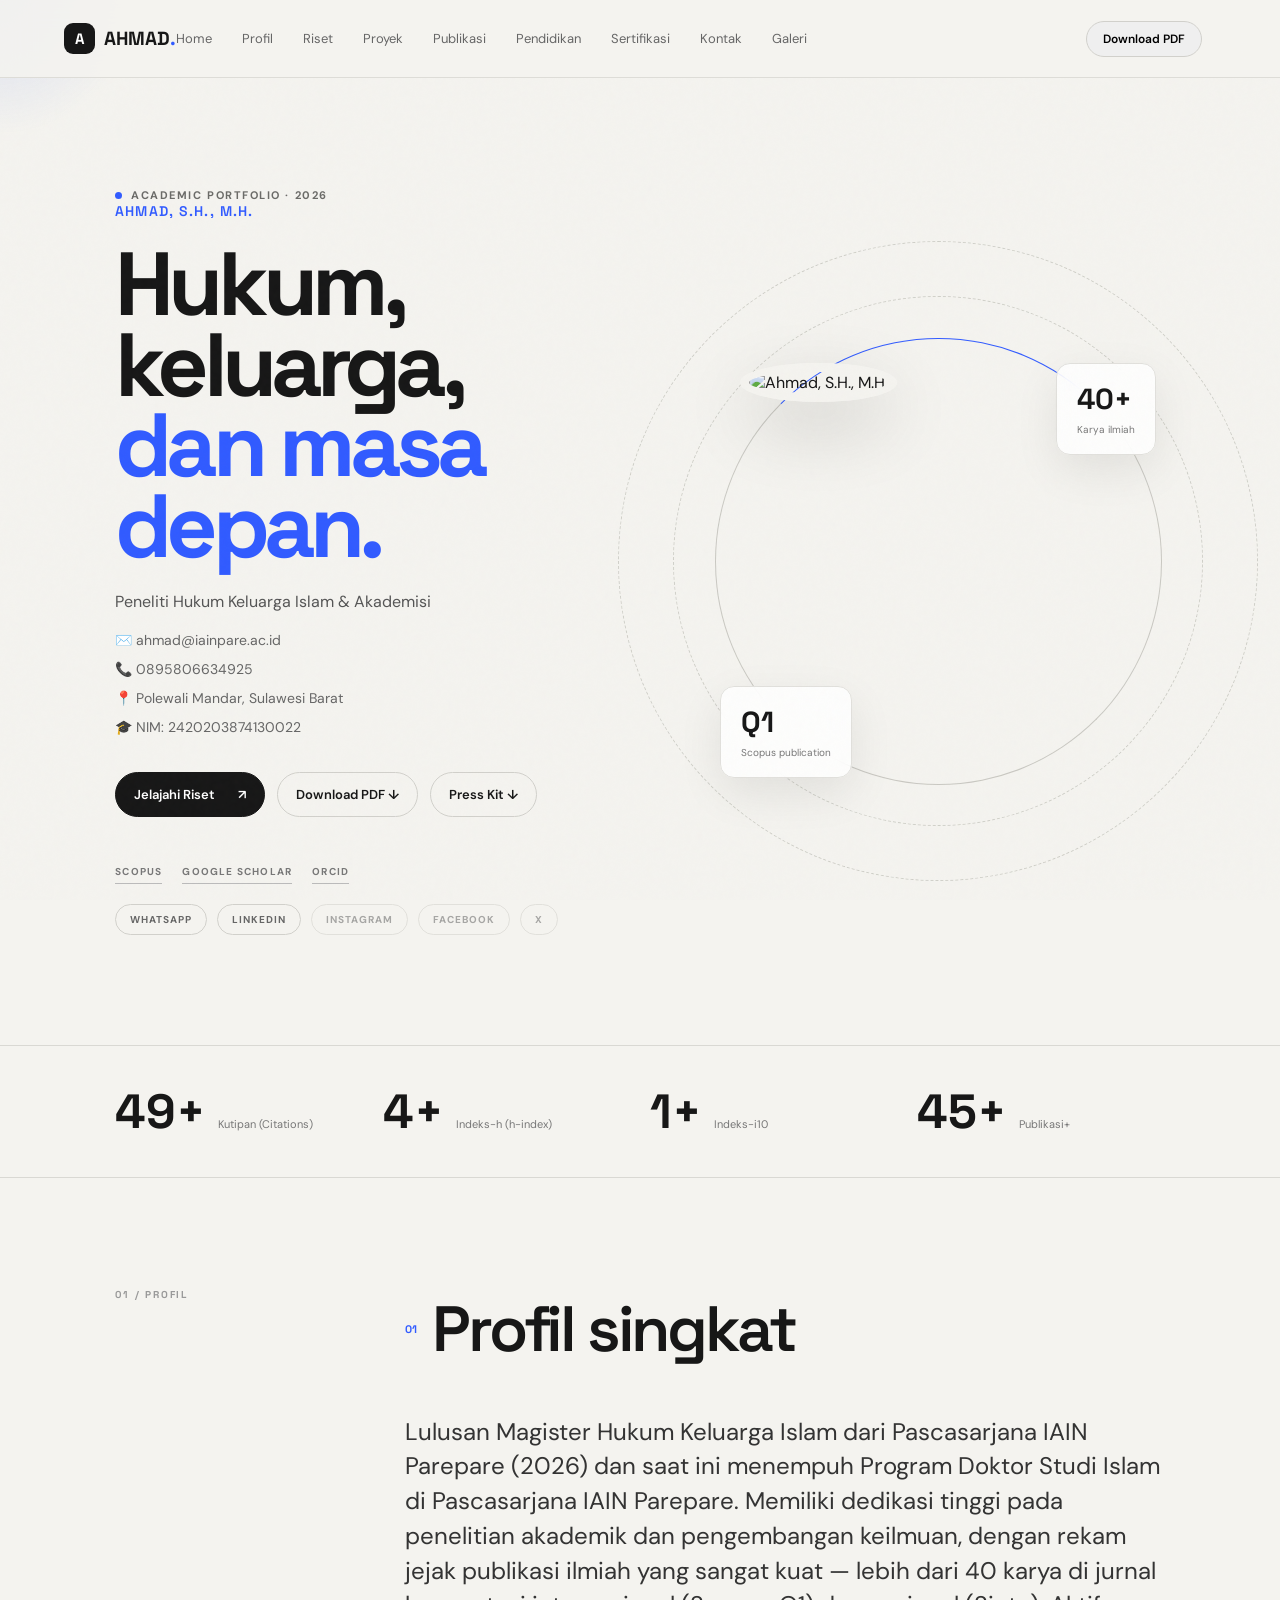
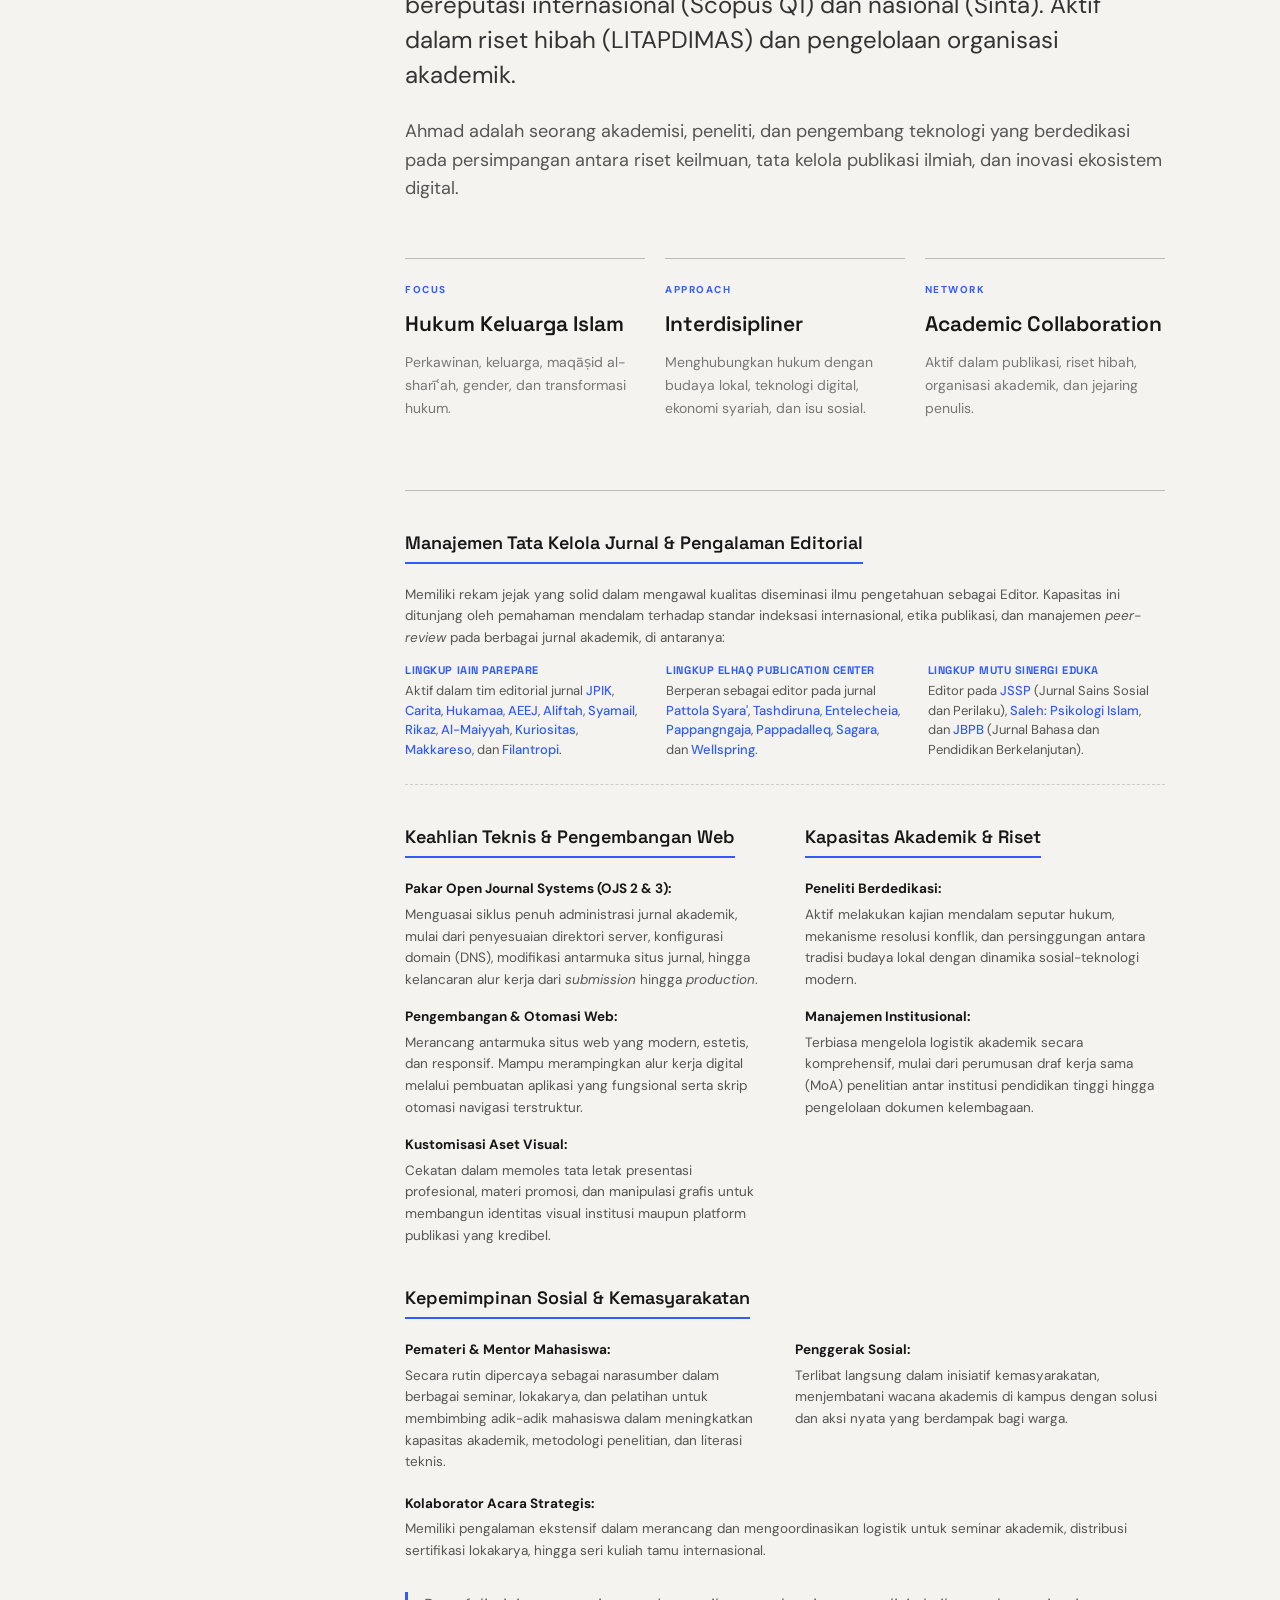
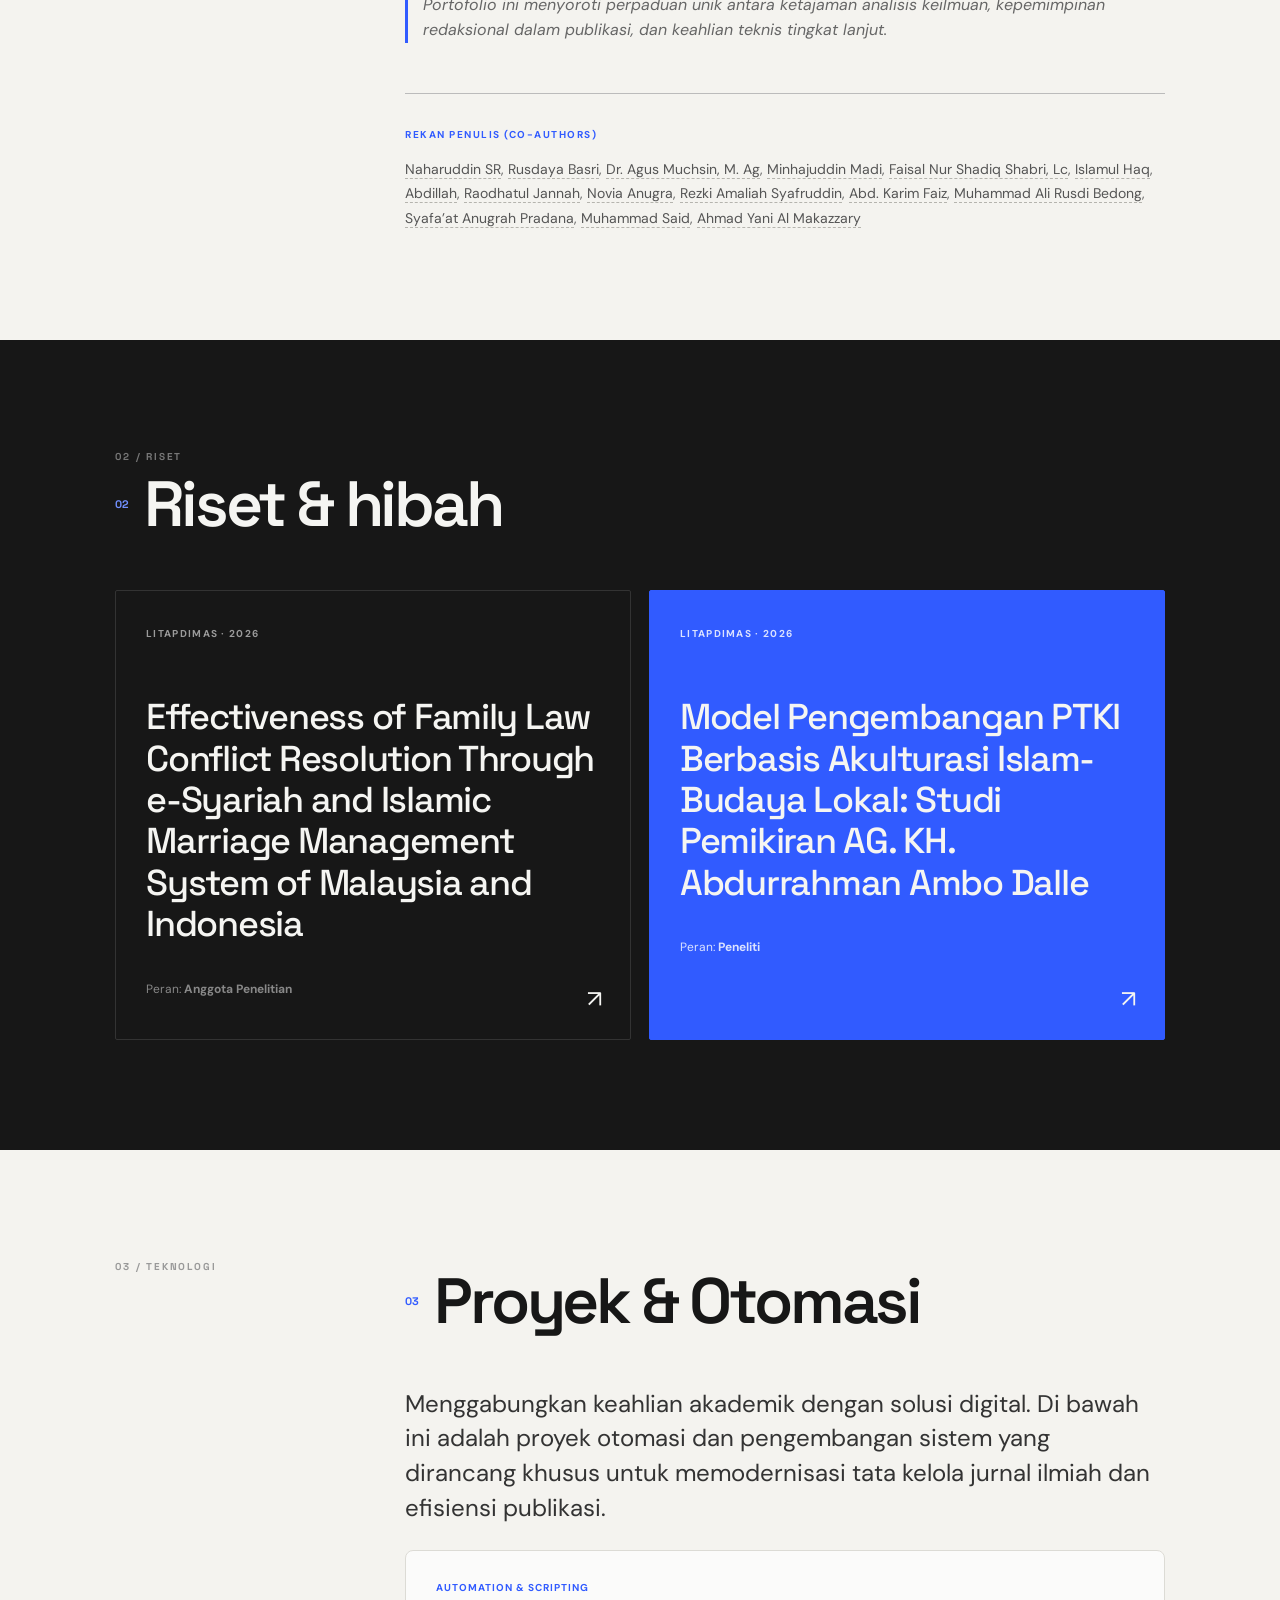
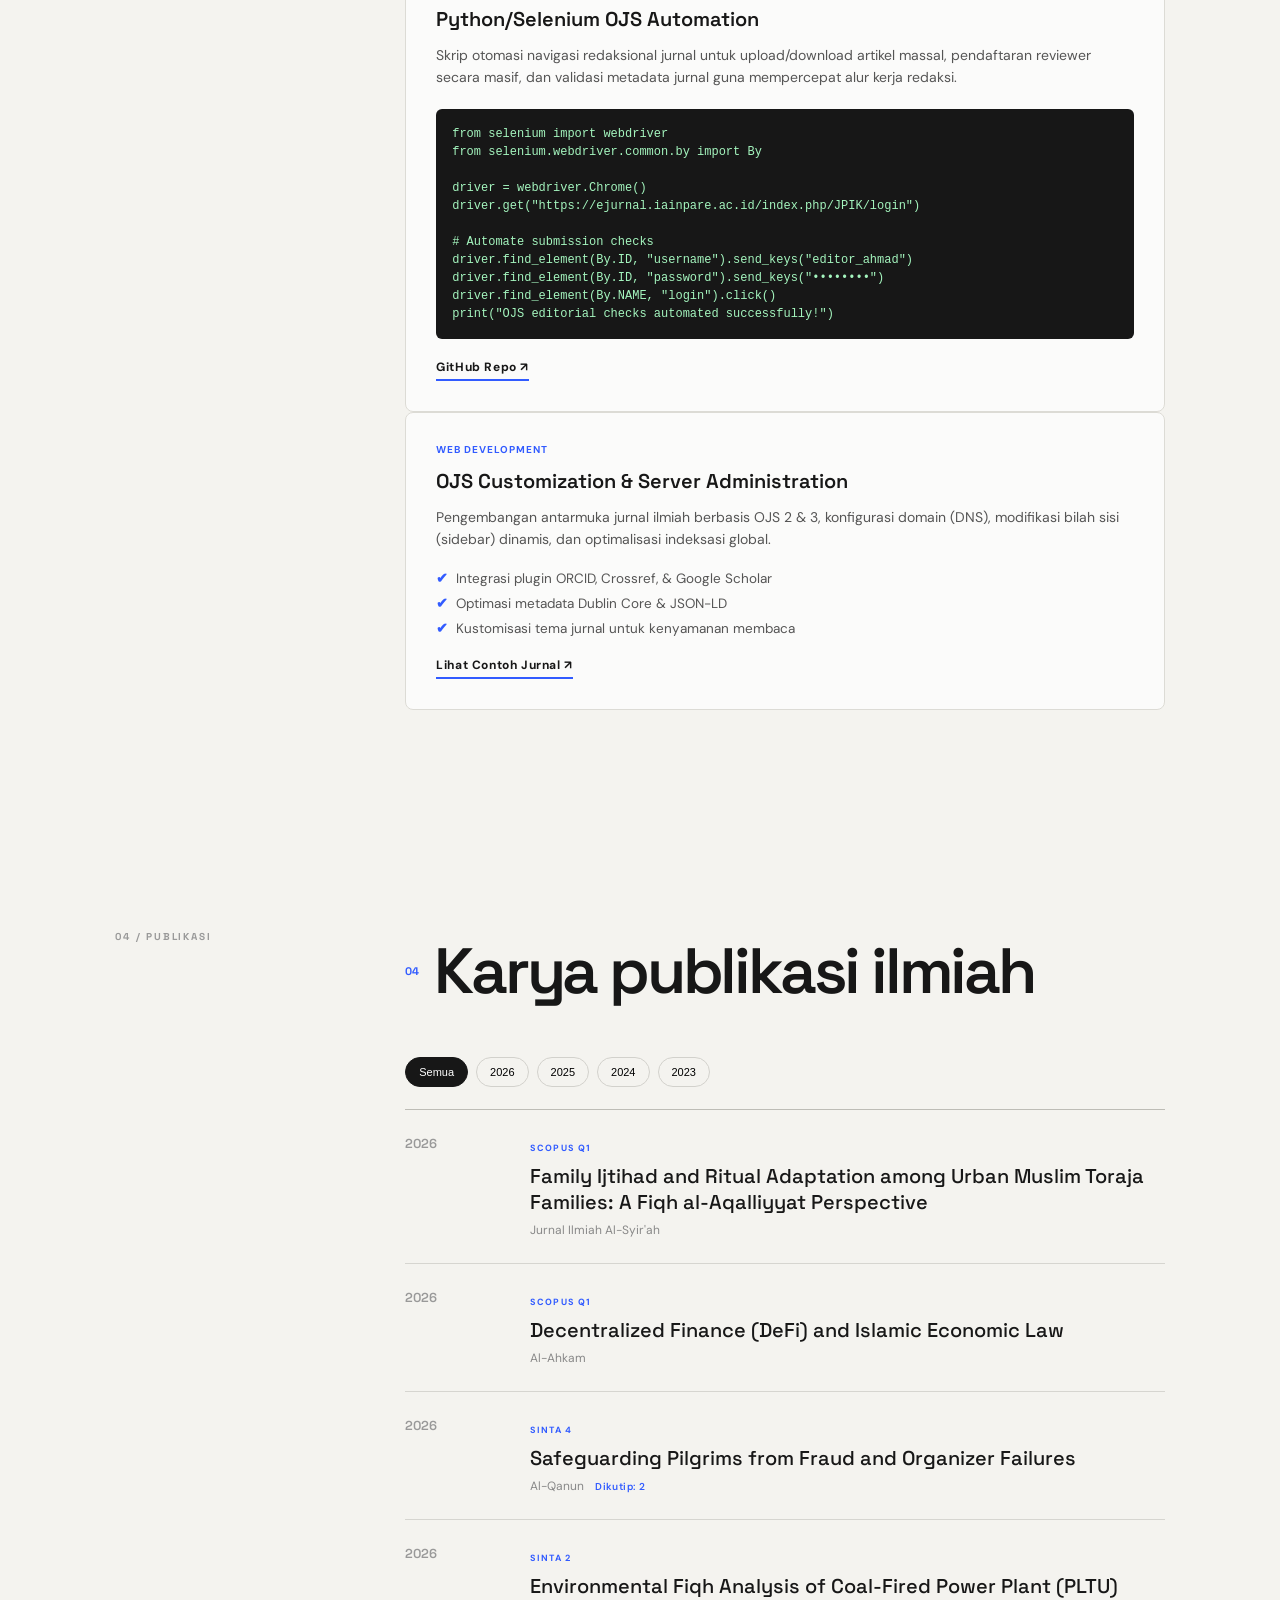
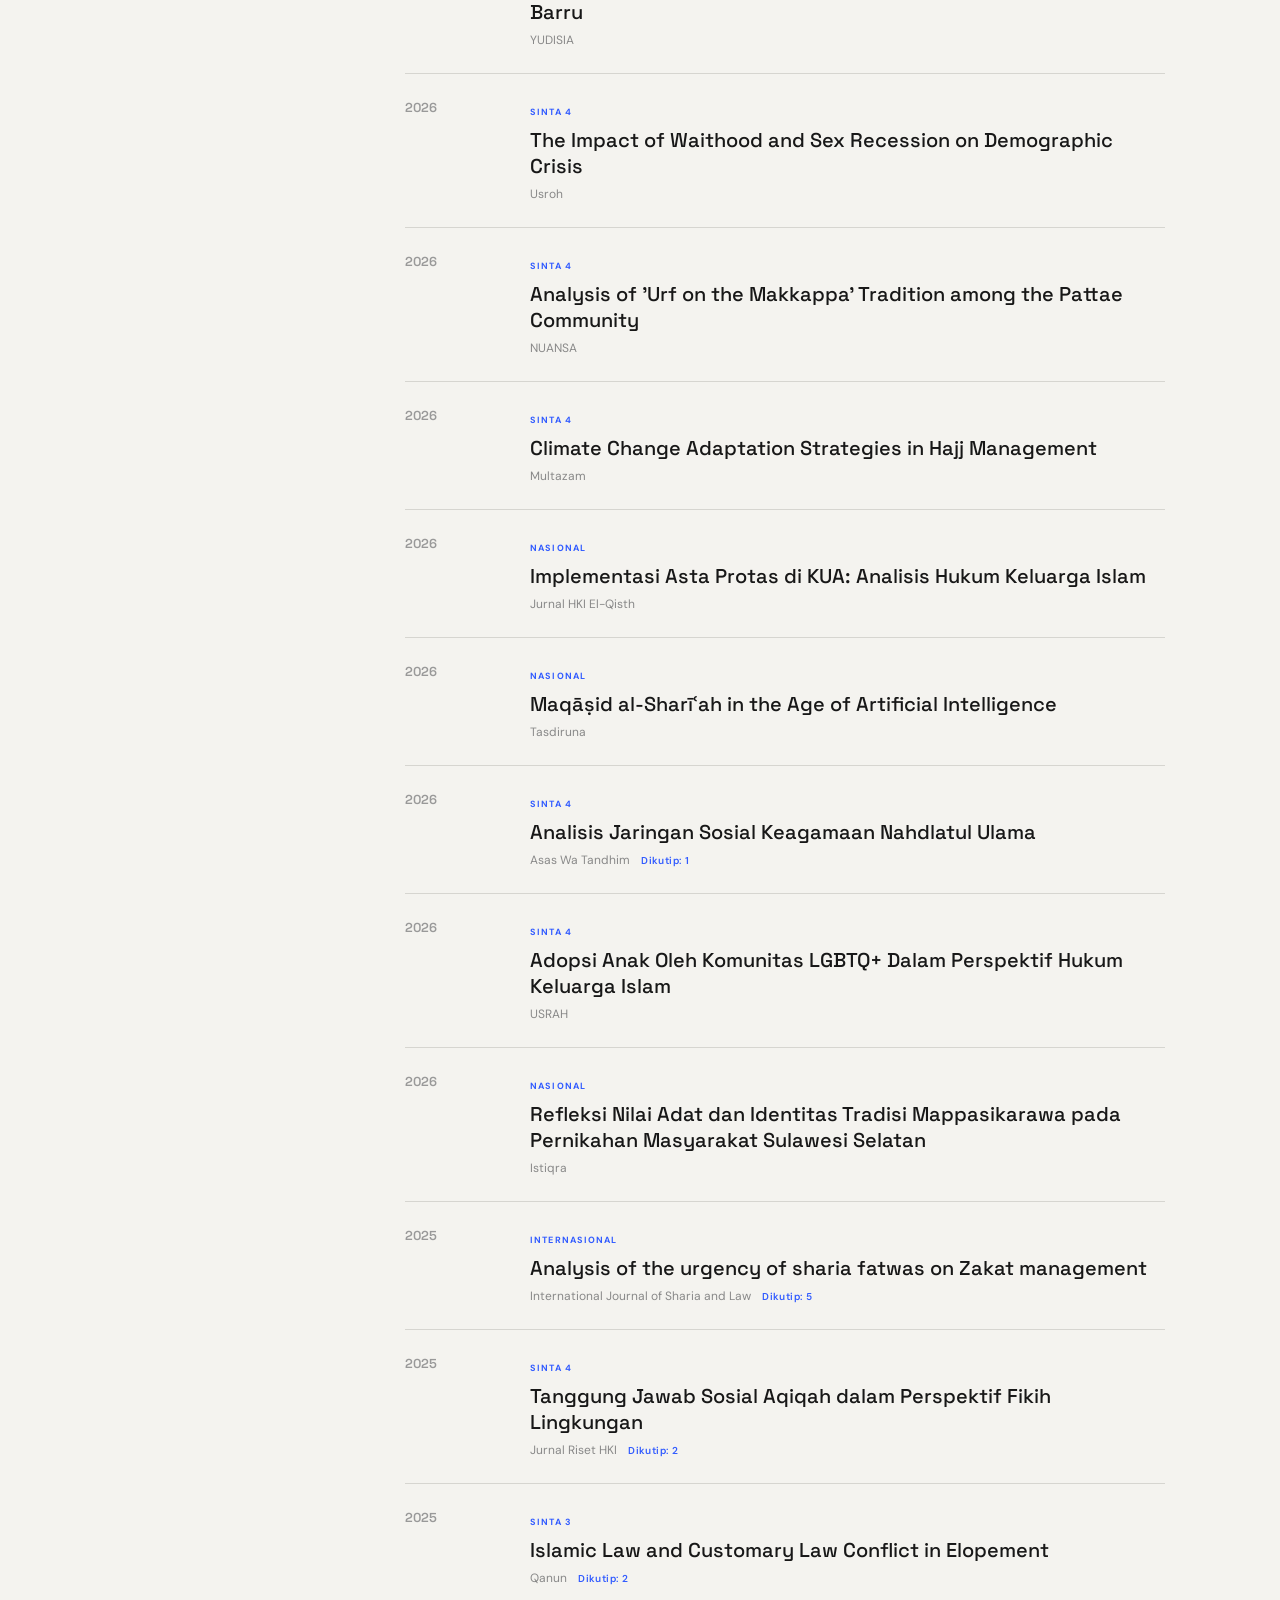
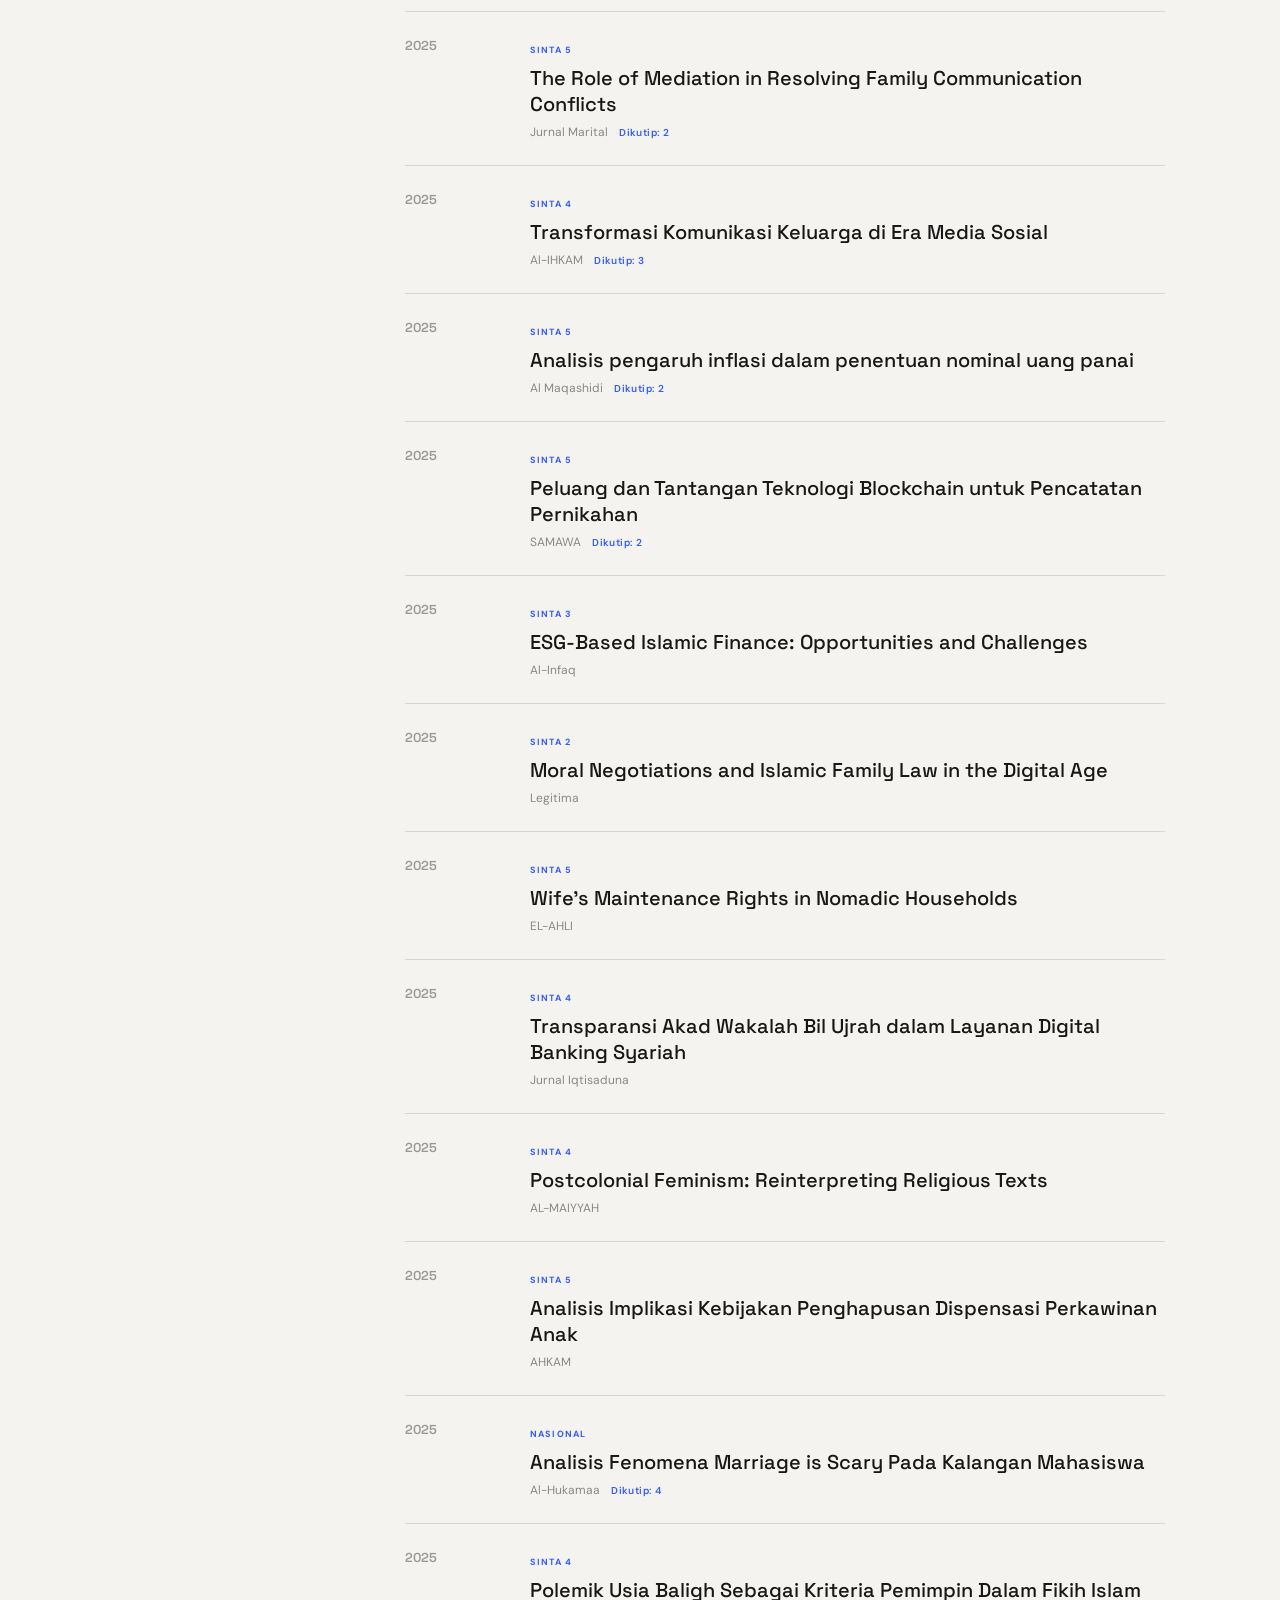
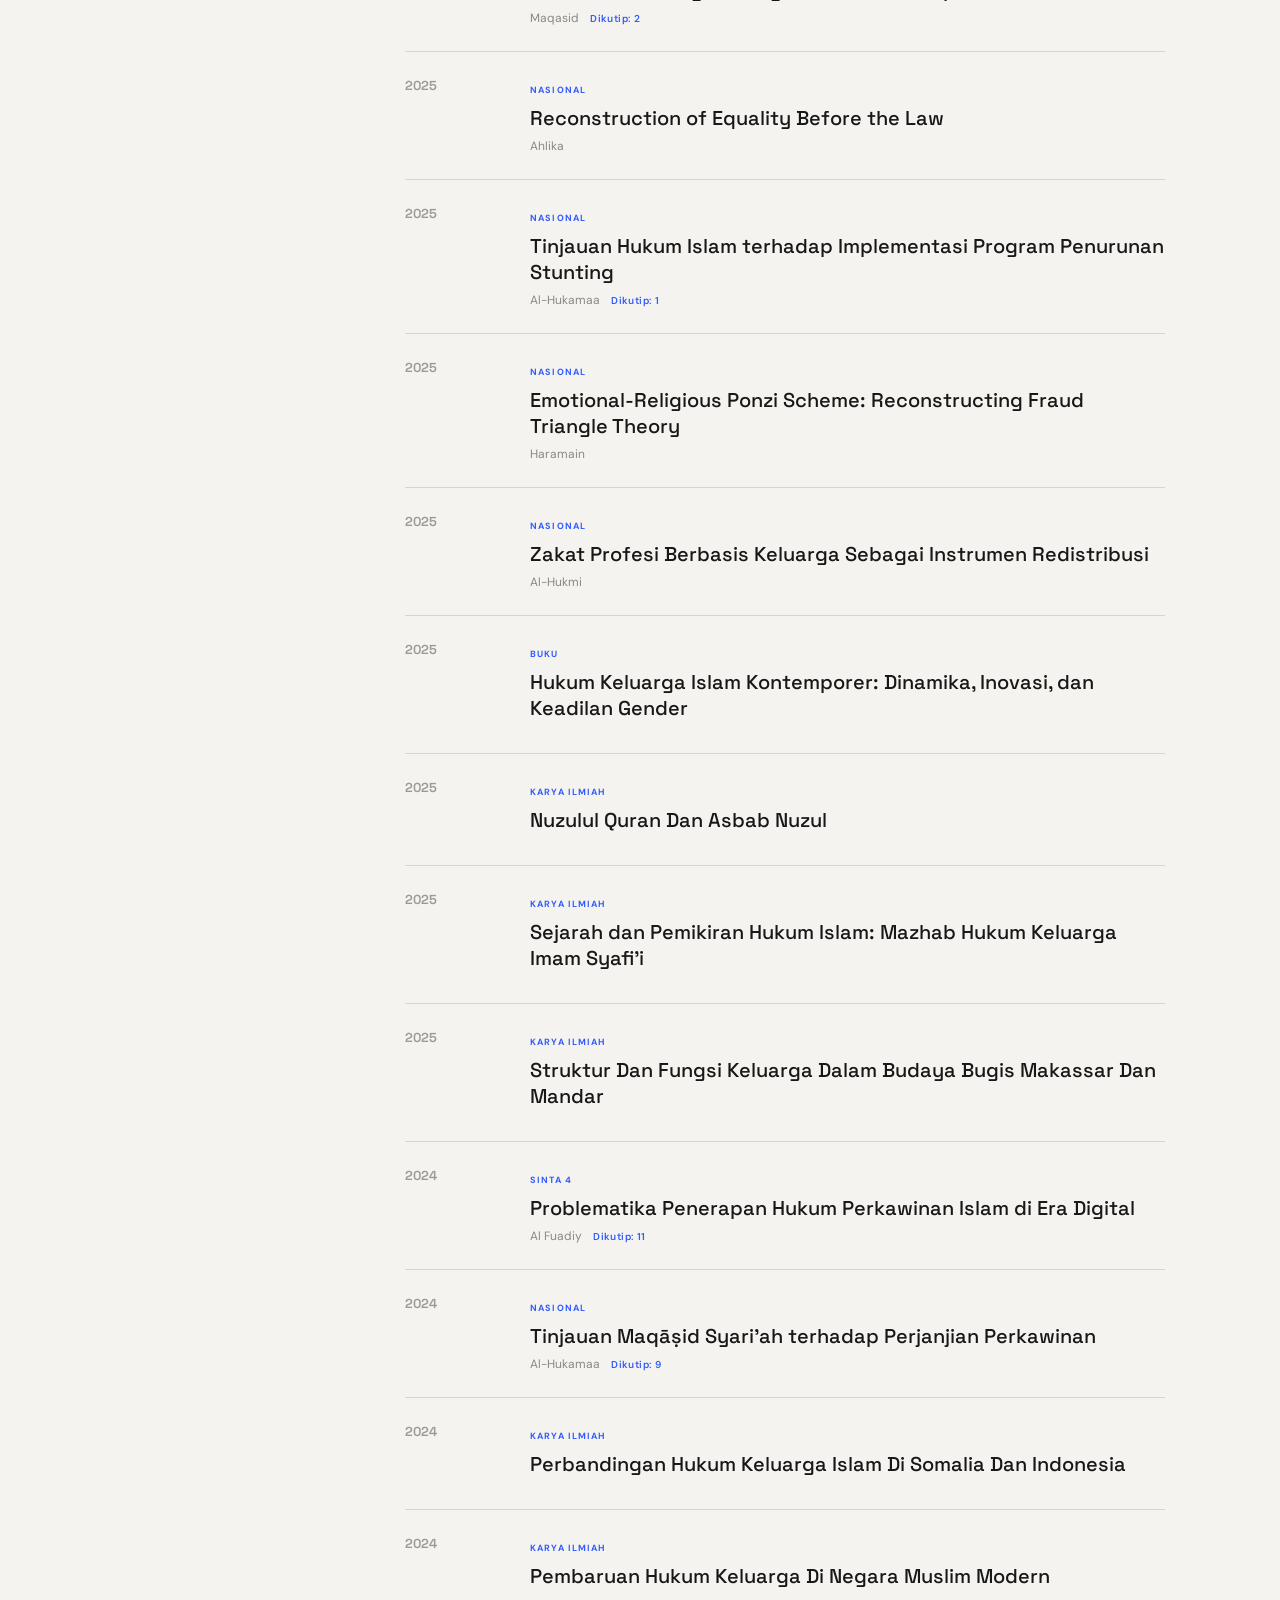
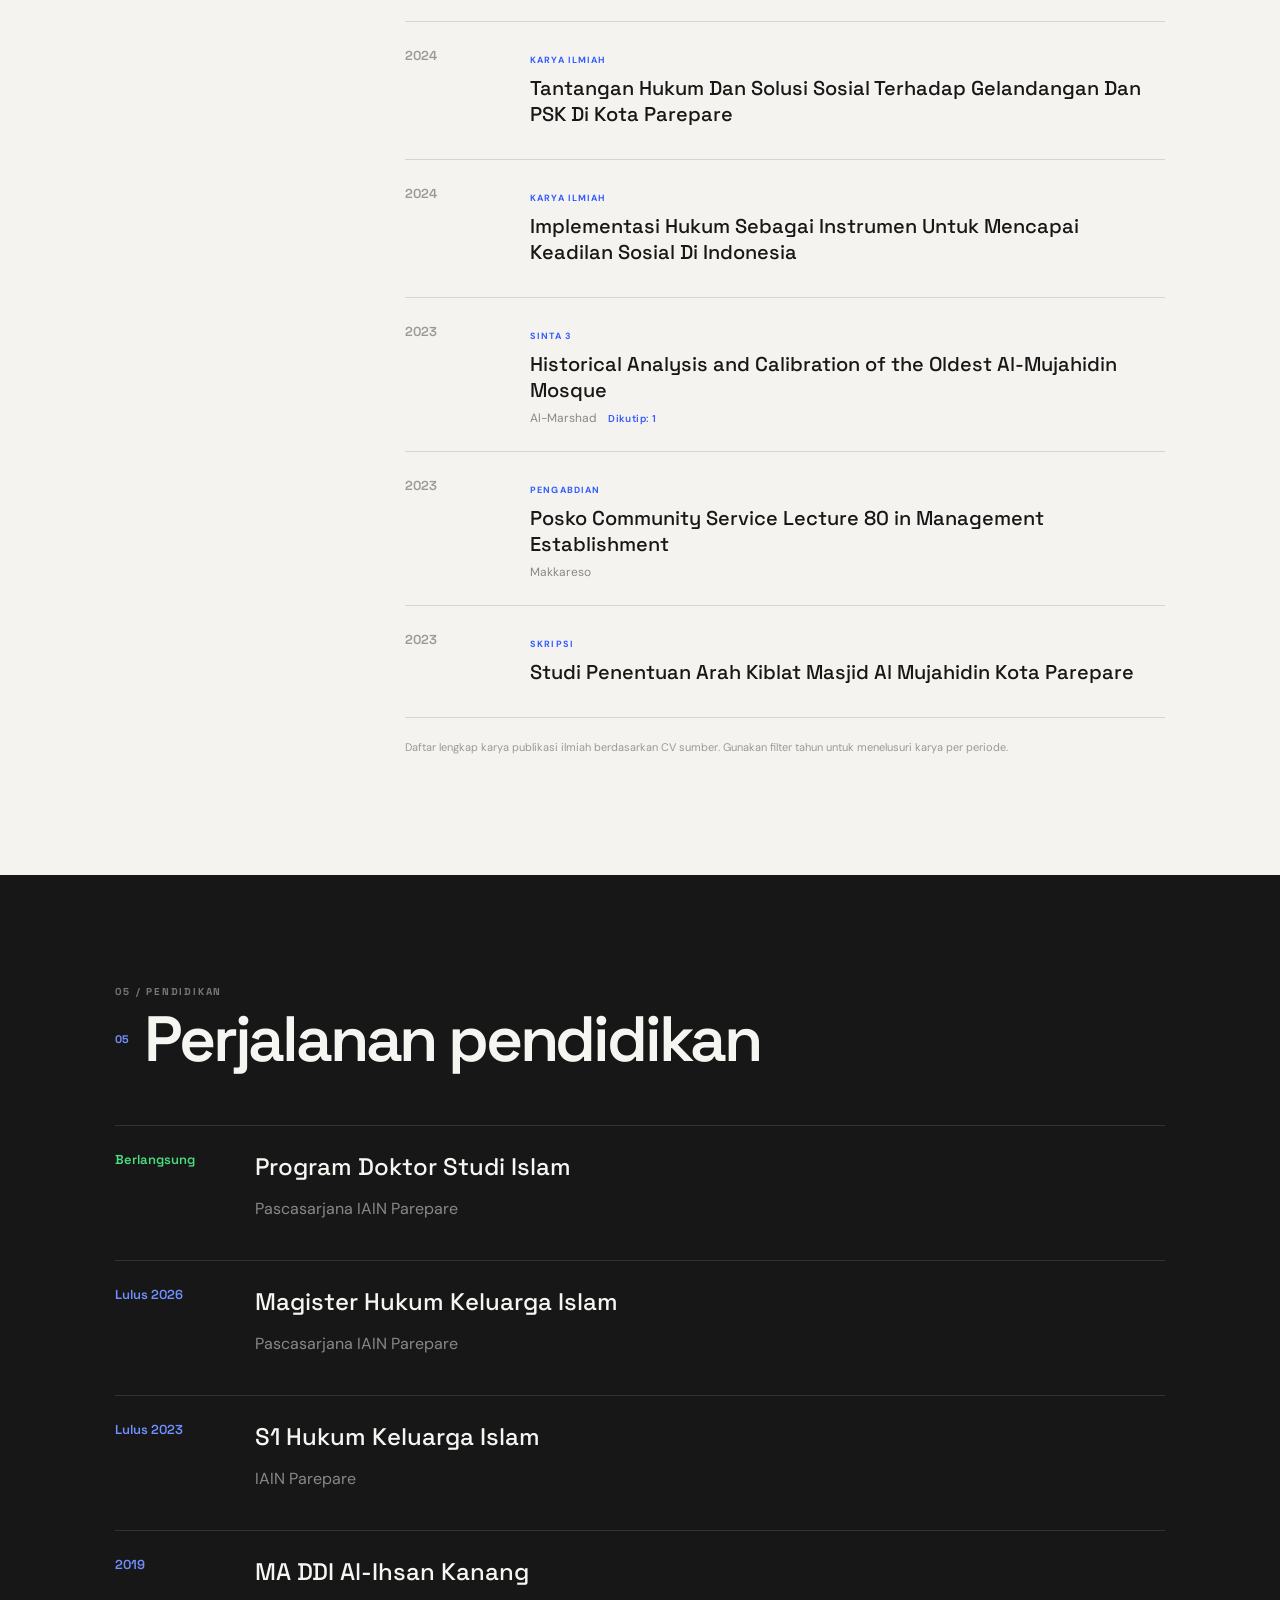
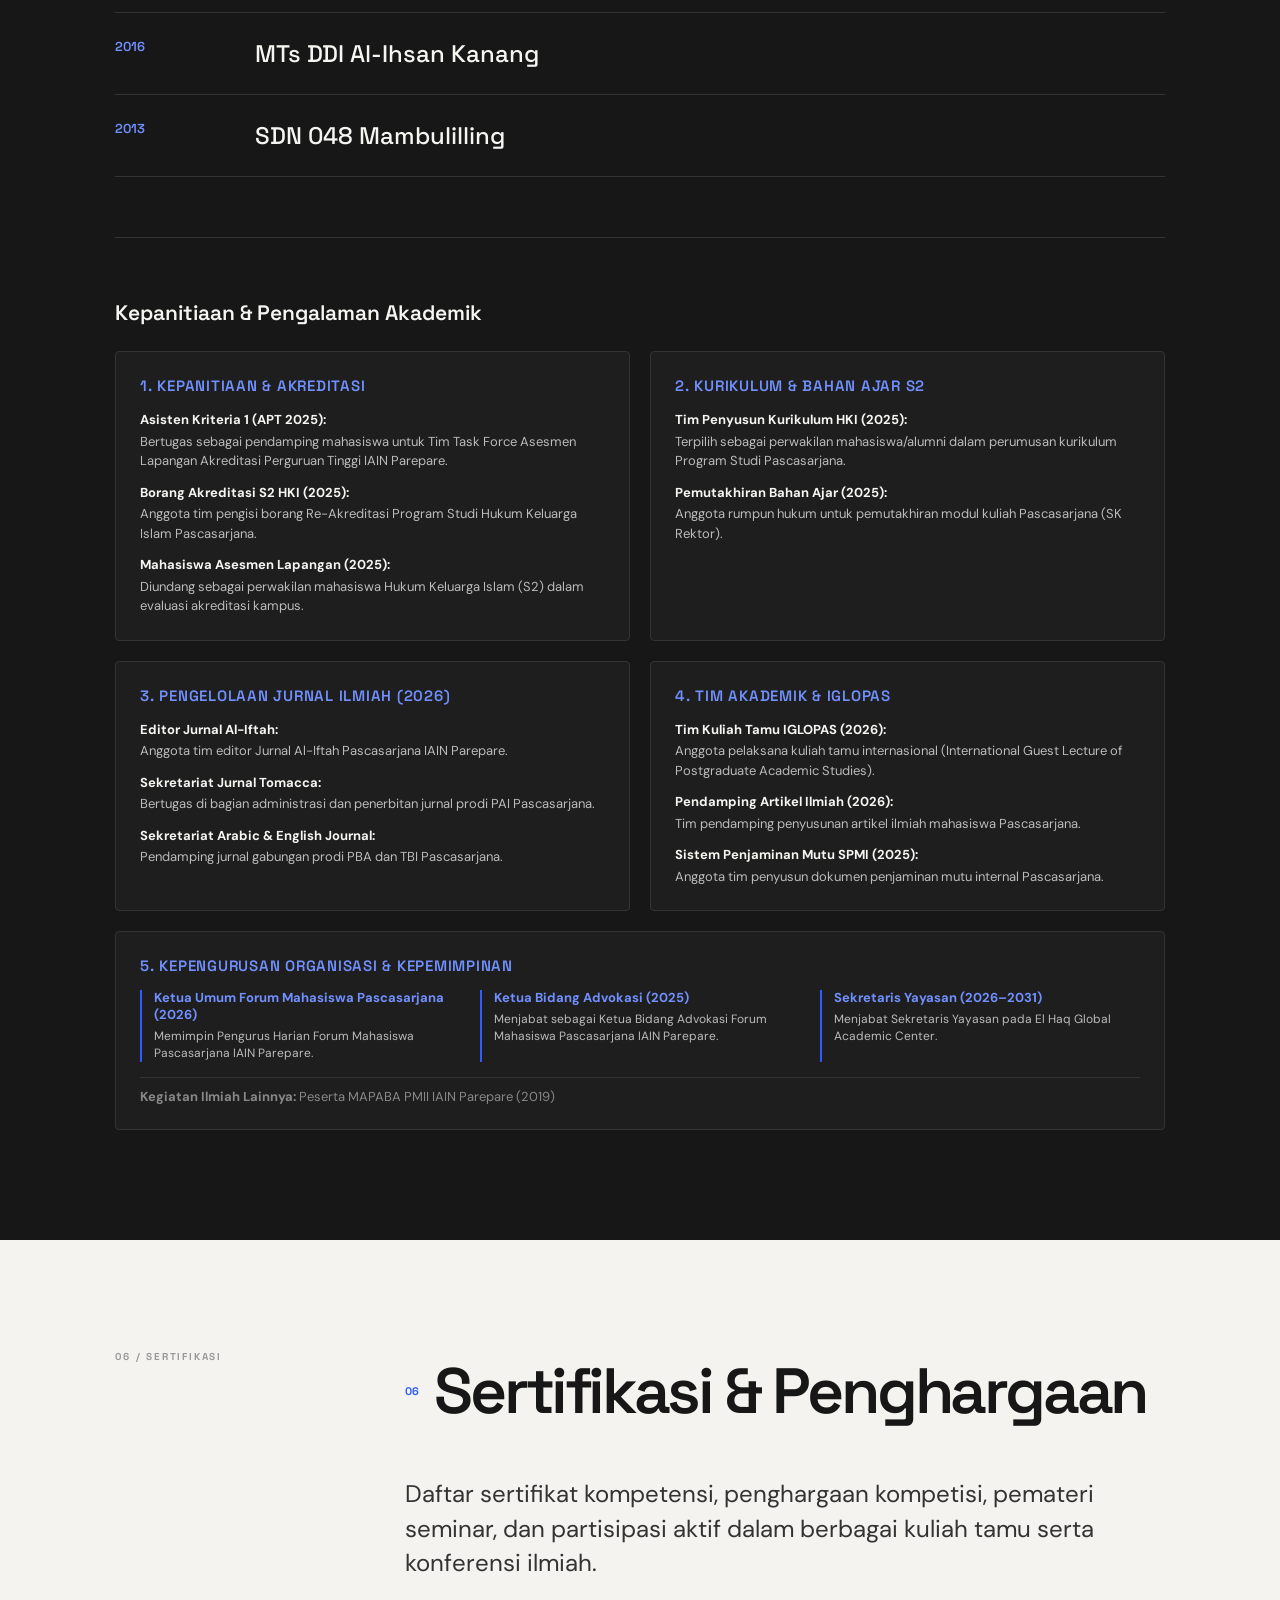
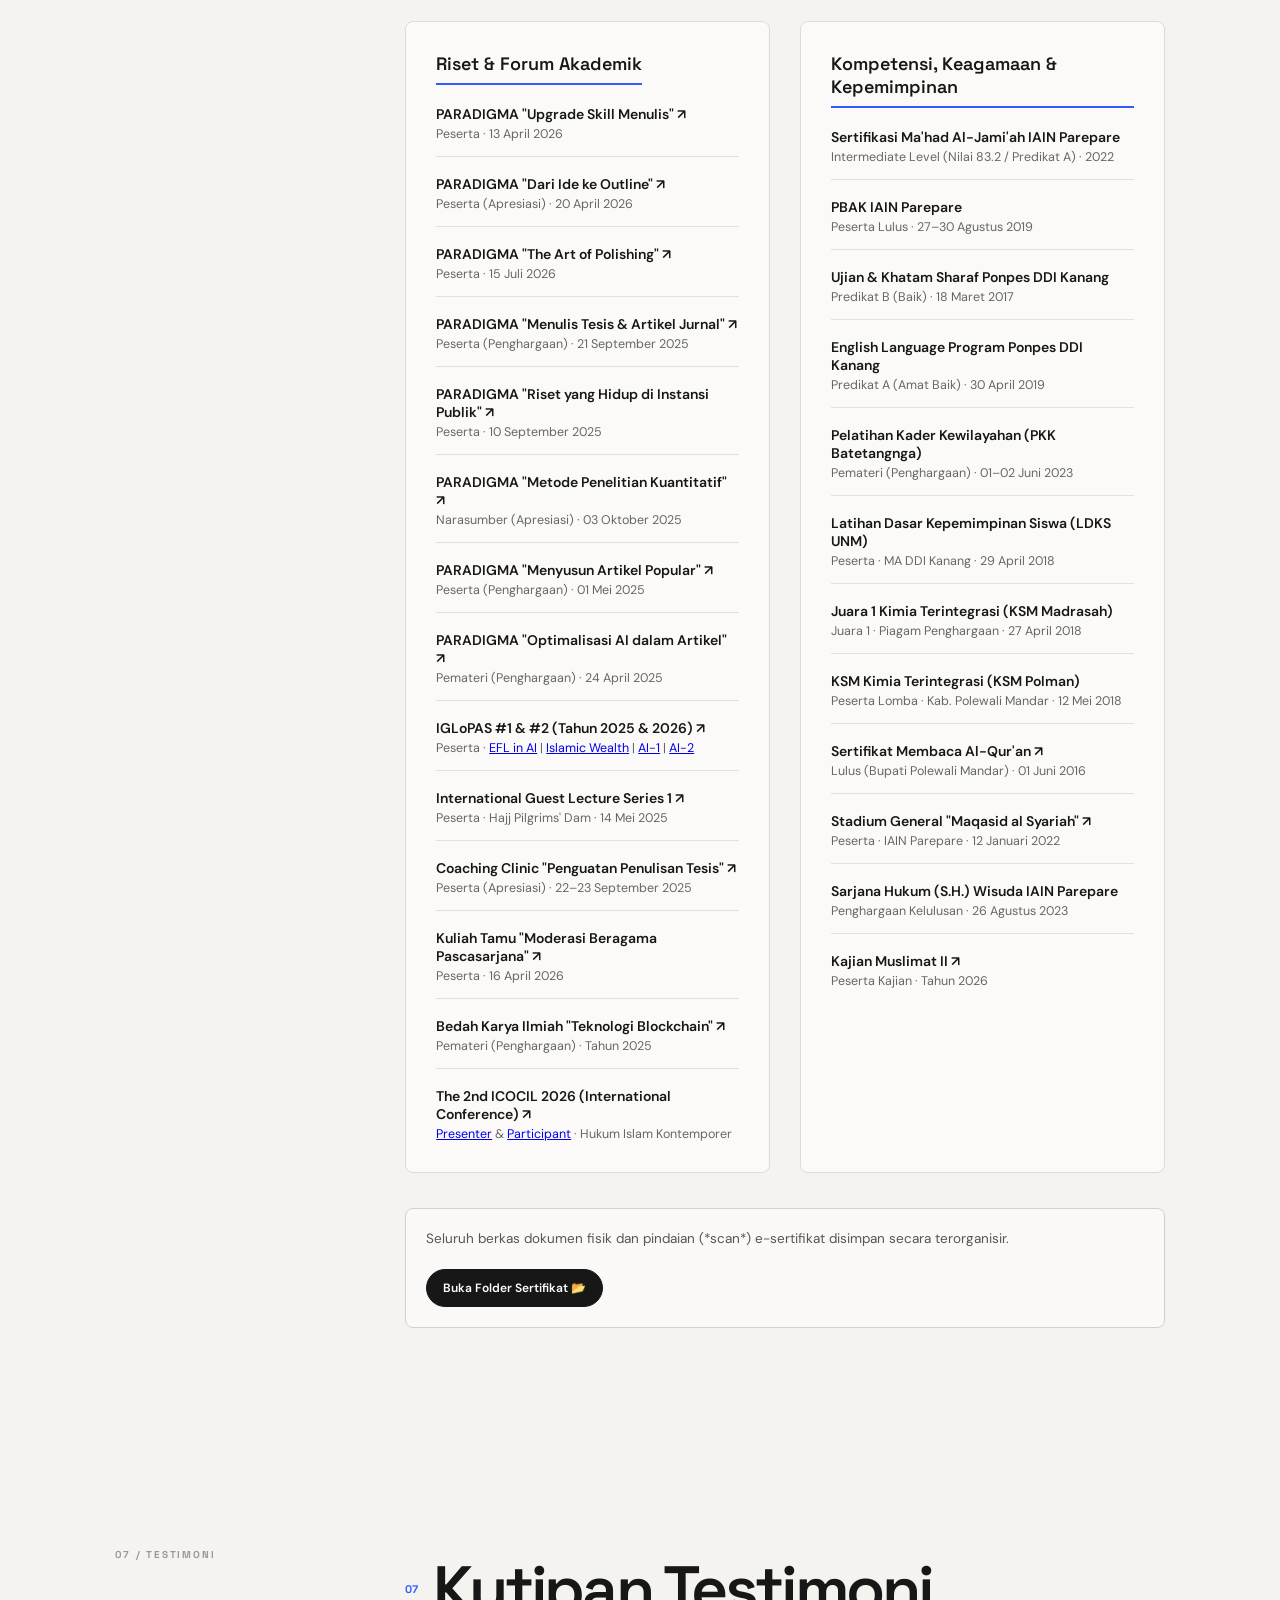
==== commit 7cd22bde: "Add files via upload" ====
--- a/index.html
+++ b/index.html
@@ -608,6 +608,14 @@
   </div>
 
   <footer><span>© 2026 AHMAD, S.H., M.H.</span><span>Academic Portfolio</span><a href="#home">Back to top ↑</a></footer>
+
+  <!-- Scroll Progress Circle Button -->
+  <div class="scroll-progress-wrap" id="scrollProgress">
+    <svg class="scroll-progress-circle" width="100%" height="100%" viewBox="-1 -1 102 102">
+      <path d="M50,1 a49,49 0 0,1 0,98 a49,49 0 0,1 0,-98" />
+    </svg>
+  </div>
+
   <script src="js/script.js"></script>
 </body>
 </html>
--- a/css/style.css
+++ b/css/style.css
@@ -0,0 +1,524 @@
+*{box-sizing:border-box}html{scroll-behavior:smooth;overflow-x:hidden;width:100%;max-width:100%}body{margin:0;background:#f4f3ef;color:#171717;font-family:"DM Sans",sans-serif;overflow-x:hidden;width:100%;max-width:100%}.noise{position:fixed;inset:0;pointer-events:none;opacity:.035;z-index:20;background-image:url("data:image/svg+xml,%3Csvg viewBox='0 0 180 180' xmlns='http://www.w3.org/2000/svg'%3E%3Cfilter id='n'%3E%3CfeTurbulence type='fractalNoise' baseFrequency='.8' numOctaves='4' stitchTiles='stitch'/%3E%3C/filter%3E%3Crect width='100%25' height='100%25' filter='url(%23n)' opacity='.55'/%3E%3C/svg%3E")}.cursor-glow{position:fixed;width:280px;height:280px;border-radius:50%;background:radial-gradient(circle,rgba(36,86,255,.12),transparent 68%);pointer-events:none;transform:translate(-50%,-50%);z-index:0}.site-header{height:78px;display:flex;align-items:center;justify-content:space-between;padding:0 5vw;border-bottom:1px solid #dddcd7;position:sticky;top:0;background:rgba(244,243,239,.88);backdrop-filter:blur(16px);z-index:30}.brand{font-family:"Space Grotesk";font-weight:700;font-size:19px;text-decoration:none;color:#171717;display:flex;align-items:center;gap:9px}.brand-mark{display:grid;place-items:center;width:31px;height:31px;border-radius:9px;background:#171717;color:#fff;font-size:15px}.brand-dot{color:#315bff}.nav{display:flex;gap:30px}.nav a{font-size:13px;text-decoration:none;color:#666;transition:.25s}.nav a:hover{color:#171717}.menu-btn{display:none;background:none;border:0;font-size:24px}.section{padding:110px 9vw;position:relative}.hero{min-height:calc(100vh - 78px);display:grid;grid-template-columns:1.08fr .92fr;align-items:center;gap:5vw;overflow:hidden}.eyebrow{display:flex;align-items:center;gap:9px;font-size:11px;font-weight:700;letter-spacing:.14em;color:#6b6b68}.eyebrow>span{width:7px;height:7px;border-radius:50%;background:#315bff}.hero h1{font-family:"Space Grotesk";font-size:clamp(52px,7vw,105px);line-height:.9;letter-spacing:-.065em;margin:24px 0}.hero h1 em,.contact-content h2 em{font-style:normal;color:#315bff}.hero-name{font:600 14px "Space Grotesk";letter-spacing:.08em;color:#315bff;margin:0 0 8px}.hero-subtitle{font-size:16px;color:#555;margin:0 0 18px}.hero-meta{list-style:none;padding:0;margin:0 0 28px;display:grid;gap:8px}.hero-meta li{font-size:14px;color:#666;line-height:1.5}.hero-meta a{color:#666;text-decoration:none}.hero-meta a:hover{color:#171717}.social-links{display:flex;flex-wrap:wrap;gap:10px;margin-top:20px}.social-links a,.social-links span{font-size:10px;font-weight:700;letter-spacing:.1em;text-transform:uppercase;padding:8px 14px;border:1px solid #d1d0cb;border-radius:100px;text-decoration:none;color:#666}.social-links a:hover{background:#171717;color:#fff;border-color:#171717}.social-links span{opacity:.55;cursor:default}.hero-text{max-width:630px;color:#666;font-size:17px;line-height:1.7}.hero-actions{display:flex;gap:12px;margin-top:34px}.btn{border:1px solid #d1d0cb;padding:13px 18px;border-radius:100px;text-decoration:none;font:600 13px "DM Sans";cursor:pointer}.btn-primary{background:#171717;color:white;border-color:#171717}.btn-primary span{margin-left:20px}.btn-ghost{background:transparent;color:#171717}.btn-pdf-header{margin-left:auto;margin-right:14px;padding:9px 16px;font-size:12px;white-space:nowrap}.quick-links{display:flex;gap:20px;margin-top:48px}.quick-links a{font-size:10px;font-weight:700;letter-spacing:.12em;color:#777;text-decoration:none;border-bottom:1px solid #bbb;padding-bottom:5px}.hero-visual{min-height:620px;position:relative;display:grid;place-items:center}.portrait-wrap{width:min(31vw,410px);height:min(31vw,410px);min-width:290px;min-height:290px;border-radius:50%;position:relative;z-index:2}.portrait-wrap img{width:100%;height:100%;object-fit:cover;border-radius:50%;filter:grayscale(12%);border:9px solid #f4f3ef;box-shadow:0 25px 70px rgba(0,0,0,.16)}.portrait-ring{position:absolute;inset:-25px;border:1px solid #c9c8c2;border-radius:50%;border-top-color:#315bff;animation:spin 16s linear infinite}.orbit{position:absolute;border:1px dashed #cfcfc8;border-radius:50%;animation:spin 24s linear infinite}.orbit-a{width:530px;height:530px}.orbit-b{width:640px;height:640px;animation-direction:reverse;animation-duration:34s}.floating-card{position:absolute;background:rgba(255,255,255,.82);backdrop-filter:blur(14px);border:1px solid #e1e0dc;padding:16px 20px;border-radius:14px;z-index:4;box-shadow:0 15px 45px rgba(0,0,0,.08)}.floating-card strong{display:block;font:700 29px "Space Grotesk"}.floating-card span{font-size:10px;color:#777}.card-top{top:18%;right:2%}.card-bottom{bottom:15%;left:2%}@keyframes spin{to{transform:rotate(360deg)}}.metrics{padding-top:35px;padding-bottom:35px;border-top:1px solid #d9d8d3;border-bottom:1px solid #d9d8d3;display:grid;grid-template-columns:repeat(4,1fr);gap:20px}.metrics div{display:flex;align-items:baseline;gap:12px}.metrics strong{font:700 clamp(28px,4vw,48px) "Space Grotesk"}.metrics span{font-size:11px;color:#777}.split{display:grid;grid-template-columns:220px 1fr;gap:70px}.section-label{font:700 10px "Space Grotesk";letter-spacing:.18em;color:#999}.section-heading{display:flex;align-items:center;gap:15px;margin-bottom:45px}.section-heading span{font:700 11px "Space Grotesk";color:#315bff}.section-heading h2{font:600 clamp(36px,5vw,68px) "Space Grotesk";letter-spacing:-.05em;margin:0}.lead{font-size:24px;line-height:1.45;max-width:850px;color:#333}.info-grid{display:grid;grid-template-columns:repeat(3,1fr);gap:20px;margin-top:55px}.info-grid article{border-top:1px solid #bbb;padding-top:18px}.info-grid span,.organization span{font-size:10px;letter-spacing:.15em;color:#315bff;font-weight:700}.info-grid h3{font:600 21px "Space Grotesk";margin:12px 0}.info-grid p{font-size:14px;line-height:1.65;color:#777}.co-authors{margin-top:50px;padding-top:28px;border-top:1px solid #bbb}.co-authors span{font-size:10px;letter-spacing:.15em;color:#315bff;font-weight:700}.co-authors p{font-size:14px;line-height:1.75;color:#666;margin:14px 0 0}.dark-section{background:#171717;color:#f5f5f2}.dark-section .section-label{color:#777}.dark-section .section-heading span{color:#7190ff}.research-grid{display:grid;grid-template-columns:1fr 1fr;gap:18px}.research-card{min-height:330px;border:1px solid #333;padding:30px;border-radius:2px;position:relative;transition:.35s}.research-card:hover{transform:translateY(-7px);border-color:#315bff}.research-card.featured{background:#315bff;border-color:#315bff}.tag{font-size:10px;letter-spacing:.13em;color:#9b9b9b;font-weight:700}.featured .tag{color:#dbe2ff}.research-card h3{font:500 clamp(22px,3vw,36px) "Space Grotesk";line-height:1.15;letter-spacing:-.035em;margin:55px 0 35px}.research-card p{font-size:12px;color:#888}.featured p{color:#dbe2ff}.arrow{position:absolute;right:28px;bottom:25px;font-size:24px}.filter-row{display:flex;gap:8px;margin-bottom:22px}.filter{border:1px solid #d2d1cc;background:transparent;padding:8px 13px;border-radius:100px;font-size:11px;cursor:pointer}.filter.active{background:#171717;color:white;border-color:#171717}.pub-list{border-top:1px solid #bdbcb6}.pub-item{display:grid;grid-template-columns:100px 1fr;gap:25px;padding:25px 0;border-bottom:1px solid #d6d5d0;transition:.25s}.pub-item:hover{padding-left:10px}.pub-item .year{font:600 13px "Space Grotesk";color:#999}.pub-item b{font-size:9px;letter-spacing:.12em;text-transform:uppercase;color:#315bff}.pub-item h3{font:500 20px "Space Grotesk";margin:7px 0}.pub-item p{font-size:12px;color:#888;margin:0}.pub-cite{display:inline-block;margin-left:8px;font-size:10px;font-weight:600;color:#315bff;letter-spacing:.04em}.pub-item.hidden{display:none}.source-note{font-size:11px;color:#999;margin-top:22px}.timeline{border-top:1px solid #333}.timeline-item{display:grid;grid-template-columns:120px 1fr;gap:20px;padding:25px 0;border-bottom:1px solid #333}.timeline-item>span{font:600 13px "Space Grotesk";color:#7190ff}.timeline-item.ongoing>span{color:#4ade80}.timeline-item h3{font:500 24px "Space Grotesk";margin:0}.timeline-item p{color:#888}.org-grid{display:grid;grid-template-columns:1fr 1fr;gap:18px;margin-top:50px}.organization{padding:22px 25px;border:1px solid #333}.organization h3{font:500 23px "Space Grotesk";margin:10px 0 3px}.organization p{color:#888;margin:0}.contact-section{padding-bottom:80px}.contact-content{max-width:1100px}.contact-content h2{font:600 clamp(48px,7vw,92px) "Space Grotesk";line-height:.95;letter-spacing:-.06em;margin:28px 0 65px}.contact-grid{display:grid;grid-template-columns:1fr 1fr;gap:0;border-top:1px solid #c8c7c1}.contact-grid a{padding:22px 0;border-bottom:1px solid #c8c7c1;text-decoration:none;color:#171717}.contact-grid span{display:block;font-size:10px;color:#999;letter-spacing:.12em;margin-bottom:8px}.contact-grid strong{font:500 17px "Space Grotesk"}.contact-grid a:hover strong{color:#315bff}.contact-item{padding:22px 0;border-bottom:1px solid #c8c7c1;color:#171717}.contact-item span{display:block;font-size:10px;color:#999;letter-spacing:.12em;margin-bottom:8px}.contact-item strong{font:500 17px "Space Grotesk"}.gallery-section{padding-bottom:100px;background:#faf9f6}.gallery-lead{font-size:15px;color:#777;max-width:620px;margin:-20px 0 36px;line-height:1.65}.ig-grid{display:grid;grid-template-columns:repeat(3,1fr);gap:4px;max-width:920px}.ig-post{position:relative;aspect-ratio:1;overflow:hidden;cursor:pointer;background:linear-gradient(135deg,#eceae4,#e2e0da);border:1px dashed #ccc}.ig-post img{width:100%;height:100%;object-fit:cover;display:block;transition:transform .45s cubic-bezier(.25,.46,.45,.94)}.ig-post:hover img{transform:scale(1.06)}.ig-overlay{position:absolute;inset:0;display:flex;flex-direction:column;align-items:center;justify-content:center;gap:10px;background:rgba(0,0,0,.45);opacity:0;transition:opacity .3s;color:#fff}.ig-post:hover .ig-overlay,.ig-post:focus-within .ig-overlay{opacity:1}.ig-like-btn{background:none;border:0;color:#fff;font-size:28px;cursor:pointer;line-height:1;transition:transform .2s,color .2s;padding:4px}.ig-like-btn.liked,.ig-lightbox-like.liked{color:#ff3040;transform:scale(1.15)}.ig-view{font-size:11px;font-weight:700;letter-spacing:.12em;text-transform:uppercase}.ig-heart-burst{position:absolute;inset:0;display:grid;place-items:center;font-size:72px;color:#ff3040;pointer-events:none;opacity:0;transform:scale(.3);transition:none}.ig-post.heart-pop .ig-heart-burst{animation:heartPop .85s ease forwards}.ig-post.is-placeholder{display:grid;place-items:center}.ig-post.is-placeholder::after{content:"+" attr(data-index);font:600 13px "Space Grotesk";color:#aaa;letter-spacing:.05em}.ig-post.is-placeholder img{display:none}@keyframes heartPop{0%{opacity:0;transform:scale(.3)}15%{opacity:1;transform:scale(1.2)}40%{opacity:1;transform:scale(.95)}100%{opacity:0;transform:scale(1.4)}}.ig-lightbox{position:fixed;inset:0;z-index:100;background:rgba(0,0,0,.92);display:grid;place-items:center;padding:20px}.ig-lightbox[hidden]{display:none}.ig-lightbox-inner{max-width:min(92vw,720px);width:100%}.ig-lightbox-inner img{width:100%;max-height:78vh;object-fit:contain;border-radius:4px;background:#111}.ig-lightbox-bar{display:flex;align-items:center;gap:14px;margin-top:16px;color:#fff}.ig-lightbox-close,.ig-lightbox-prev,.ig-lightbox-next{position:absolute;background:rgba(255,255,255,.12);border:0;color:#fff;width:44px;height:44px;border-radius:50%;font-size:28px;cursor:pointer;display:grid;place-items:center;backdrop-filter:blur(8px);transition:background .2s}.ig-lightbox-close:hover,.ig-lightbox-prev:hover,.ig-lightbox-next:hover{background:rgba(255,255,255,.22)}.ig-lightbox-close{top:20px;right:20px;font-size:32px}.ig-lightbox-prev{left:20px;top:50%;transform:translateY(-50%)}.ig-lightbox-next{right:20px;top:50%;transform:translateY(-50%)}.ig-like-count{font-size:13px;font-weight:600;letter-spacing:.04em}.gallery-empty{font-size:13px;color:#888;margin-top:20px}.gallery-empty code{font-size:12px;background:#eee;padding:2px 6px;border-radius:4px}footer{display:flex;justify-content:space-between;padding:25px 9vw;border-top:1px solid #d1d0ca;font-size:10px;color:#888}footer a{color:#171717;text-decoration:none}.reveal{opacity:0;transform:translateY(25px);transition:opacity .7s ease,transform .7s ease}.reveal.visible{opacity:1;transform:none}@media(max-width:850px){.nav{display:none;position:absolute;top:78px;left:0;right:0;padding:25px 8vw;background:#f4f3ef;border-bottom:1px solid #ddd;flex-direction:column}.nav.open{display:flex}.menu-btn{display:block}.btn-pdf-header{display:none}.hero{grid-template-columns:1fr;padding-top:70px}.hero-visual{min-height:470px}.portrait-wrap{width:310px;height:310px}.orbit-a{width:390px;height:390px}.orbit-b{width:470px;height:470px}.split{grid-template-columns:1fr;gap:30px}.info-grid,.research-grid,.org-grid{grid-template-columns:1fr}.metrics{grid-template-columns:1fr 1fr}.section{padding:80px 7vw}}@media(max-width:520px){.hero h1{font-size:54px}.hero-text{font-size:15px}.quick-links{flex-wrap:wrap}.hero-visual{min-height:400px}.portrait-wrap{width:260px;height:260px;min-width:260px;min-height:260px}.orbit-a{width:330px;height:330px}.orbit-b{width:400px;height:400px}.floating-card{padding:12px 14px}.card-top{right:0}.card-bottom{left:0}.pub-item{grid-template-columns:60px 1fr}.pub-item h3{font-size:17px}.contact-grid{grid-template-columns:1fr}footer{padding:20px 7vw;gap:10px;flex-wrap:wrap}.ig-grid{grid-template-columns:repeat(2,1fr)}.ig-lightbox-prev{left:10px}.ig-lightbox-next{right:10px}}
+
+/* Skills and expertise section styling */
+.skills-section {
+  display: grid;
+  grid-template-columns: repeat(2, 1fr);
+  gap: 40px;
+  margin-top: 55px;
+  border-top: 1px solid #bbb;
+  padding-top: 40px;
+}
+.wide-category {
+  grid-column: span 2;
+  border-bottom: 1px dashed #ccc;
+  padding-bottom: 25px;
+}
+.journal-subgrid {
+  display: grid;
+  grid-template-columns: repeat(3, 1fr);
+  gap: 24px;
+}
+.journal-subgrid a {
+  color: #315bff;
+  text-decoration: none;
+  font-weight: 500;
+  border-bottom: 1px solid transparent;
+  transition: border-color 0.2s;
+}
+.journal-subgrid a:hover {
+  border-bottom-color: #315bff;
+}
+.skills-category h3 {
+  font: 600 18px "Space Grotesk";
+  margin-bottom: 20px;
+  color: #171717;
+  border-bottom: 2px solid #315bff;
+  padding-bottom: 8px;
+  display: inline-block;
+  margin-top: 0;
+}
+.skills-category ul {
+  list-style: none;
+  padding: 0;
+  margin: 0;
+  display: flex;
+  flex-direction: column;
+  gap: 16px;
+}
+.skills-category li {
+  font-size: 13.5px;
+  line-height: 1.6;
+  color: #555;
+}
+.skills-category li strong {
+  color: #171717;
+  display: block;
+  margin-bottom: 4px;
+}
+@media (max-width: 850px) {
+  .skills-section {
+    grid-template-columns: 1fr;
+    gap: 35px;
+    margin-top: 40px;
+    padding-top: 30px;
+  }
+  .wide-category {
+    grid-column: span 1;
+  }
+  .journal-subgrid {
+    grid-template-columns: 1fr;
+    gap: 16px;
+  }
+  .skills-category[style*="grid-column"] {
+    grid-column: span 1 !important;
+  }
+  .skills-category ul[style*="grid-template-columns"] {
+    grid-template-columns: 1fr !important;
+  }
+}
+
+/* Co-authors links styling */
+.co-authors p a {
+  color: #555;
+  text-decoration: none;
+  border-bottom: 1px dashed #b5b4ae;
+  transition: all 0.2s;
+}
+.co-authors p a:hover {
+  color: #315bff;
+  border-bottom-color: #315bff;
+}
+
+/* Custom scrollbar styling */
+::-webkit-scrollbar {
+  width: 12px;
+  height: 12px;
+}
+::-webkit-scrollbar-track {
+  background: #f4f3ef;
+}
+::-webkit-scrollbar-thumb {
+  background: #c5c4be;
+  border-radius: 10px;
+  border: 3.5px solid #f4f3ef;
+  transition: background 0.3s ease;
+}
+::-webkit-scrollbar-thumb:hover {
+  background: #315bff;
+}
+
+/* Firefox standard scrollbar */
+@supports (scrollbar-width: thin) {
+  html {
+    scrollbar-width: thin;
+    scrollbar-color: #c5c4be #f4f3ef;
+  }
+  }
+}
+
+/* Tech Showcase Section Styling */
+.tech-grid {
+  display: grid;
+  grid-template-columns: 1fr 1fr;
+  gap: 30px;
+  margin-top: 40px;
+}
+.tech-card {
+  background: rgba(255, 255, 255, 0.65);
+  border: 1px solid #dcdbd5;
+  padding: 30px;
+  border-radius: 8px;
+  display: flex;
+  flex-direction: column;
+  transition: all 0.3s ease;
+  min-width: 0;
+  box-sizing: border-box;
+}
+.tech-card:hover {
+  transform: translateY(-5px);
+  border-color: #315bff;
+  box-shadow: 0 15px 35px rgba(0, 0, 0, 0.05);
+}
+.tech-tag {
+  font-size: 10px;
+  font-weight: 700;
+  letter-spacing: 0.1em;
+  text-transform: uppercase;
+  color: #315bff;
+  margin-bottom: 12px;
+}
+.tech-card h3 {
+  font: 600 20px "Space Grotesk";
+  margin: 0 0 12px;
+  color: #171717;
+}
+.tech-card p {
+  font-size: 14px;
+  line-height: 1.6;
+  color: #555;
+  margin: 0 0 20px;
+}
+.code-container {
+  background: #171717;
+  padding: 16px;
+  border-radius: 6px;
+  margin-bottom: 20px;
+  overflow-x: auto;
+  width: 100%;
+  max-width: 100%;
+}
+.code-container pre {
+  margin: 0;
+  width: 100%;
+  max-width: 100%;
+  overflow-x: auto;
+}
+.code-container code {
+  font-family: Consolas, Monaco, "Andale Mono", monospace;
+  font-size: 12px;
+  color: #a4f5be;
+  line-height: 1.5;
+}
+.tech-link {
+  font-size: 12px;
+  font-weight: 700;
+  letter-spacing: 0.05em;
+  text-decoration: none;
+  color: #171717;
+  border-bottom: 2px solid #315bff;
+  padding-bottom: 4px;
+  align-self: flex-start;
+  transition: all 0.2s;
+}
+.tech-link:hover {
+  color: #315bff;
+}
+@media (max-width: 850px) {
+  .tech-grid {
+    grid-template-columns: 1fr;
+    gap: 20px;
+    width: 100%;
+    overflow: hidden;
+  }
+  .tech-card {
+    padding: 20px;
+    width: 100%;
+    overflow: hidden;
+  }
+  .code-container {
+    max-width: 100%;
+    width: 100%;
+    padding: 12px;
+    box-sizing: border-box;
+  }
+  .code-container code {
+    font-size: 11px;
+  }
+}
+
+/* Academic Roles & Committees Styling (for dark section) */
+.academic-roles-section {
+  margin-top: 60px;
+  border-top: 1px solid #333;
+  padding-top: 40px;
+}
+.section-heading-small h3 {
+  font: 600 21px "Space Grotesk";
+  color: #f5f5f2;
+  margin-bottom: 25px;
+}
+.roles-grid {
+  display: grid;
+  grid-template-columns: 1fr 1fr;
+  gap: 20px;
+}
+.role-category-card {
+  background: #1e1e1e;
+  border: 1px solid #333;
+  padding: 24px;
+  border-radius: 4px;
+  display: flex;
+  flex-direction: column;
+}
+.role-category-card h4 {
+  font: 600 15px "Space Grotesk";
+  color: #7190ff;
+  margin: 0 0 15px;
+  letter-spacing: 0.05em;
+  text-transform: uppercase;
+}
+.role-category-card ul {
+  list-style: none;
+  padding: 0;
+  margin: 0;
+  display: flex;
+  flex-direction: column;
+  gap: 12px;
+}
+.role-category-card li {
+  font-size: 13px;
+  line-height: 1.5;
+  color: #bbb;
+}
+.role-category-card li strong {
+  color: #f5f5f2;
+  display: block;
+  margin-bottom: 2px;
+}
+.wide-card {
+  grid-column: span 2;
+}
+.org-subgrid {
+  display: grid;
+  grid-template-columns: repeat(3, 1fr);
+  gap: 20px;
+}
+.org-subgrid div {
+  border-left: 2px solid #315bff;
+  padding-left: 12px;
+}
+.org-subgrid strong {
+  font-size: 13px;
+  color: #f5f5f2;
+  display: block;
+  line-height: 1.3;
+}
+.org-subgrid p {
+  font-size: 12px;
+  color: #888;
+  margin: 4px 0 0;
+  line-height: 1.4;
+}
+@media (max-width: 850px) {
+  .roles-grid {
+    grid-template-columns: 1fr;
+  }
+  .wide-card {
+    grid-column: span 1;
+  }
+  .org-subgrid {
+    grid-template-columns: 1fr;
+    gap: 16px;
+  }
+}
+
+/* Certifications Section Styling */
+.cert-grid {
+  display: grid;
+  grid-template-columns: 1fr 1fr;
+  gap: 30px;
+  margin-top: 40px;
+}
+.cert-card {
+  background: rgba(255, 255, 255, 0.6);
+  border: 1px solid #dcdbd5;
+  padding: 30px;
+  border-radius: 8px;
+}
+.cert-card h3 {
+  font: 600 18px "Space Grotesk";
+  margin: 0 0 20px;
+  color: #171717;
+  border-bottom: 2px solid #315bff;
+  padding-bottom: 8px;
+  display: inline-block;
+}
+.cert-list {
+  list-style: none;
+  padding: 0;
+  margin: 0;
+  display: flex;
+  flex-direction: column;
+  gap: 18px;
+}
+.cert-list li {
+  border-bottom: 1px solid #e2e1db;
+  padding-bottom: 14px;
+}
+.cert-list li:last-child {
+  border-bottom: none;
+  padding-bottom: 0;
+}
+.cert-list strong {
+  display: block;
+  font-size: 14px;
+  color: #171717;
+  margin-bottom: 3px;
+  font-weight: 600;
+}
+.cert-list span {
+  display: block;
+  font-size: 12.5px;
+  color: #666;
+}
+@media (max-width: 850px) {
+  .cert-grid {
+    grid-template-columns: 1fr;
+    gap: 20px;
+  }
+}
+
+/* Testimonials Slider Styling */
+.testimonial-slider-container {
+  background: rgba(255, 255, 255, 0.55);
+  border: 1px solid #dcdbd5;
+  padding: 40px;
+  border-radius: 12px;
+  position: relative;
+  overflow: hidden;
+  margin-top: 40px;
+}
+.testimonial-wrapper {
+  position: relative;
+  min-height: 140px;
+}
+.testimonial-slide {
+  position: absolute;
+  top: 0;
+  left: 0;
+  width: 100%;
+  opacity: 0;
+  transform: translateX(30px);
+  transition: opacity 0.5s ease, transform 0.5s ease;
+  pointer-events: none;
+}
+.testimonial-slide.active {
+  position: relative;
+  opacity: 1;
+  transform: translateX(0);
+  pointer-events: auto;
+}
+.testimonial-text {
+  font-family: "Space Grotesk", sans-serif;
+  font-size: clamp(16px, 2.2vw, 20px);
+  line-height: 1.6;
+  font-style: italic;
+  color: #171717;
+  margin: 0 0 25px;
+  font-weight: 500;
+  border: none;
+  padding: 0;
+}
+.testimonial-author strong {
+  display: block;
+  font-size: 15px;
+  color: #171717;
+  font-weight: 600;
+}
+.testimonial-author span {
+  font-size: 12.5px;
+  color: #666;
+}
+.testimonial-controls {
+  display: flex;
+  align-items: center;
+  gap: 20px;
+  margin-top: 30px;
+}
+.test-control-btn {
+  background: transparent;
+  border: 1px solid #c7c6c0;
+  width: 40px;
+  height: 40px;
+  border-radius: 50%;
+  cursor: pointer;
+  display: grid;
+  place-items: center;
+  font-size: 16px;
+  color: #171717;
+  transition: all 0.2s;
+}
+.test-control-btn:hover {
+  background: #171717;
+  color: #fff;
+  border-color: #171717;
+}
+.test-dots {
+  display: flex;
+  gap: 8px;
+}
+.test-dot {
+  width: 8px;
+  height: 8px;
+  border-radius: 50%;
+  background: #c7c6c0;
+  cursor: pointer;
+  transition: all 0.2s;
+}
+.test-dot.active {
+  background: #315bff;
+  transform: scale(1.2);
+}
+@media (max-width: 850px) {
+  .testimonial-slider-container {
+    padding: 30px 20px;
+  }
+  .testimonial-wrapper {
+    min-height: 190px;
+  }
+}
+
+/* Scroll Progress Circle Button Styling */
+.scroll-progress-wrap {
+  position: fixed;
+  right: 30px;
+  bottom: 30px;
+  height: 46px;
+  width: 46px;
+  cursor: pointer;
+  display: block;
+  border-radius: 50%;
+  box-shadow: inset 0 0 0 2px rgba(197, 196, 190, 0.2);
+  z-index: 10000;
+  opacity: 0;
+  visibility: hidden;
+  transform: translateY(15px);
+  transition: all 200ms linear;
+  background: #f4f3ef;
+}
+.scroll-progress-wrap.active-progress {
+  opacity: 1;
+  visibility: visible;
+  transform: translateY(0);
+}
+.scroll-progress-wrap::after {
+  position: absolute;
+  content: '↑';
+  left: 0;
+  top: 0;
+  height: 46px;
+  width: 46px;
+  text-align: center;
+  line-height: 44px;
+  font-size: 16px;
+  color: #171717;
+  font-weight: 700;
+  z-index: 1;
+  transition: all 200ms linear;
+}
+.scroll-progress-wrap:hover::after {
+  color: #315bff;
+}
+.scroll-progress-wrap svg path {
+  fill: none;
+  stroke: #315bff;
+  stroke-width: 4;
+  box-sizing: border-box;
+  stroke-dasharray: 307.919, 307.919;
+  stroke-dashoffset: 307.919;
+  transition: stroke-dashoffset 10ms linear;
+}
+@media (max-width: 850px) {
+  .scroll-progress-wrap {
+    right: 20px;
+    bottom: 20px;
+  }
+}
+
+
+
+
+
+
+
--- a/css/print.css
+++ b/css/print.css
@@ -0,0 +1,630 @@
+/* PDF / Print — format A4 */
+@page {
+  size: A4 portrait;
+  margin: 14mm 16mm;
+}
+
+@media print {
+  *,
+  *::before,
+  *::after {
+    -webkit-print-color-adjust: exact !important;
+    print-color-adjust: exact !important;
+  }
+
+  html {
+    font-size: 10pt;
+  }
+
+  html,
+  body {
+    width: 100% !important;
+    min-height: auto !important;
+    margin: 0 !important;
+    padding: 0 !important;
+    background: #fff !important;
+    color: #111 !important;
+    overflow: visible !important;
+  }
+
+  /* Sembunyikan elemen interaktif & dekoratif */
+  .cursor-glow,
+  .noise,
+  .menu-btn,
+  .nav,
+  .hero-actions,
+  .quick-links,
+  .social-links,
+  .filter-row,
+  .gallery-section,
+  .ig-lightbox,
+  .orbit,
+  .floating-card,
+  .portrait-ring,
+  .arrow,
+  .source-note,
+  .gallery-empty,
+  .btn-pdf-header,
+  #pdfBtn,
+  .press-kit-banner,
+  footer a {
+    display: none !important;
+  }
+
+  .site-header {
+    position: static !important;
+    height: auto !important;
+    padding: 0 0 6mm !important;
+    margin-bottom: 4mm;
+    border-bottom: 0.75pt solid #bbb !important;
+    background: #fff !important;
+    backdrop-filter: none !important;
+  }
+
+  .brand {
+    font-size: 13pt !important;
+  }
+
+  main {
+    display: block !important;
+  }
+
+  .section {
+    padding: 5mm 0 !important;
+    break-inside: avoid-page;
+  }
+
+  /* Hero — ringkas dengan foto kecil */
+  .hero {
+    min-height: auto !important;
+    display: grid !important;
+    grid-template-columns: 1fr 32mm !important;
+    align-items: start !important;
+    gap: 6mm !important;
+    padding-top: 0 !important;
+    break-after: avoid-page;
+  }
+
+  .hero h1 {
+    font-size: 20pt !important;
+    line-height: 1.05 !important;
+    margin: 2mm 0 !important;
+  }
+
+  .hero h1 em {
+    color: #315bff !important;
+  }
+
+  .hero-name {
+    font-size: 11pt !important;
+    margin-bottom: 1mm !important;
+  }
+
+  .hero-subtitle {
+    font-size: 9.5pt !important;
+    margin-bottom: 3mm !important;
+  }
+
+  .hero-meta {
+    margin-bottom: 0 !important;
+    gap: 1.5mm !important;
+  }
+
+  .hero-meta li {
+    font-size: 8.5pt !important;
+    color: #333 !important;
+  }
+
+  .hero-visual {
+    min-height: auto !important;
+    display: block !important;
+  }
+
+  .portrait-wrap {
+    width: 32mm !important;
+    height: 32mm !important;
+    min-width: 32mm !important;
+    min-height: 32mm !important;
+    margin: 0 auto !important;
+  }
+
+  .portrait-wrap img {
+    border: 1.5pt solid #ddd !important;
+    box-shadow: none !important;
+    filter: none !important;
+  }
+
+  /* Metrik */
+  .metrics {
+    display: grid !important;
+    grid-template-columns: repeat(4, 1fr) !important;
+    gap: 3mm !important;
+    padding: 4mm 0 !important;
+    margin: 3mm 0 !important;
+    border-top: 0.75pt solid #ccc !important;
+    border-bottom: 0.75pt solid #ccc !important;
+    break-inside: avoid-page;
+  }
+
+  .metrics strong {
+    font-size: 14pt !important;
+  }
+
+  .metrics span {
+    font-size: 7.5pt !important;
+  }
+
+  /* Layout section */
+  .split {
+    grid-template-columns: 1fr !important;
+    gap: 2mm !important;
+  }
+
+  .section-label {
+    font-size: 7pt !important;
+    margin-bottom: 1mm !important;
+  }
+
+  .section-heading {
+    margin-bottom: 3mm !important;
+    gap: 3mm !important;
+  }
+
+  .section-heading h2 {
+    font-size: 14pt !important;
+  }
+
+  .section-heading span {
+    font-size: 8pt !important;
+  }
+
+  .lead {
+    font-size: 9.5pt !important;
+    line-height: 1.45 !important;
+    max-width: none !important;
+    color: #222 !important;
+  }
+
+  .info-grid {
+    grid-template-columns: repeat(3, 1fr) !important;
+    gap: 3mm !important;
+    margin-top: 4mm !important;
+  }
+
+  .info-grid article {
+    padding-top: 2mm !important;
+    break-inside: avoid-page;
+  }
+
+  .info-grid h3 {
+    font-size: 9pt !important;
+    margin: 1.5mm 0 !important;
+  }
+
+  .info-grid p,
+  .co-authors p {
+    font-size: 8pt !important;
+    line-height: 1.4 !important;
+  }
+
+  .co-authors {
+    margin-top: 4mm !important;
+    padding-top: 3mm !important;
+    break-inside: avoid-page;
+  }
+
+  /* Dark section → putih untuk cetak */
+  .dark-section {
+    background: #fff !important;
+    color: #111 !important;
+  }
+
+  .dark-section .section-label {
+    color: #666 !important;
+  }
+
+  .dark-section .section-heading span {
+    color: #315bff !important;
+  }
+
+  .research-grid {
+    grid-template-columns: 1fr !important;
+    gap: 3mm !important;
+  }
+
+  .research-card {
+    min-height: auto !important;
+    padding: 3mm !important;
+    border: 0.75pt solid #ccc !important;
+    background: #fff !important;
+    break-inside: avoid-page;
+  }
+
+  .research-card.featured {
+    background: #f4f6ff !important;
+    border-color: #315bff !important;
+  }
+
+  .research-card h3 {
+    font-size: 9pt !important;
+    margin: 2mm 0 !important;
+    line-height: 1.25 !important;
+  }
+
+  .research-card p,
+  .featured p,
+  .tag {
+    font-size: 7.5pt !important;
+    color: #444 !important;
+  }
+
+  .featured .tag {
+    color: #315bff !important;
+  }
+
+  /* Publikasi — halaman baru, semua tampil */
+  #publications {
+    break-before: page;
+  }
+
+  .pub-list {
+    border-top: 0.75pt solid #bbb !important;
+  }
+
+  .pub-item {
+    display: grid !important;
+    grid-template-columns: 12mm 1fr !important;
+    gap: 3mm !important;
+    padding: 2mm 0 !important;
+    break-inside: avoid-page;
+  }
+
+  .pub-item.hidden {
+    display: grid !important;
+  }
+
+  .pub-item h3 {
+    font-size: 8.5pt !important;
+    margin: 1mm 0 !important;
+    line-height: 1.25 !important;
+  }
+
+  .pub-item .year {
+    font-size: 7.5pt !important;
+  }
+
+  .pub-item b {
+    font-size: 6.5pt !important;
+  }
+
+  .pub-item p {
+    font-size: 7.5pt !important;
+  }
+
+  .pub-cite {
+    font-size: 7pt !important;
+  }
+
+  /* Pendidikan */
+  .timeline {
+    border-color: #ccc !important;
+  }
+
+  .timeline-item {
+    grid-template-columns: 22mm 1fr !important;
+    gap: 3mm !important;
+    padding: 2.5mm 0 !important;
+    border-color: #ddd !important;
+    break-inside: avoid-page;
+  }
+
+  .timeline-item h3 {
+    font-size: 9.5pt !important;
+  }
+
+  .timeline-item p {
+    font-size: 8pt !important;
+    color: #555 !important;
+  }
+
+  .timeline-item > span {
+    font-size: 7.5pt !important;
+    color: #315bff !important;
+  }
+
+  .timeline-item.ongoing > span {
+    color: #15803d !important;
+  }
+
+  .org-grid {
+    grid-template-columns: 1fr 1fr !important;
+    gap: 3mm !important;
+    margin-top: 4mm !important;
+  }
+
+  .organization {
+    padding: 3mm !important;
+    border: 0.75pt solid #ccc !important;
+    break-inside: avoid-page;
+  }
+
+  .organization h3 {
+    font-size: 9pt !important;
+  }
+
+  .organization p {
+    font-size: 8pt !important;
+    color: #555 !important;
+  }
+
+  /* Kontak — halaman terakhir */
+  #contact {
+    break-before: page;
+  }
+
+  .contact-section {
+    padding-bottom: 0 !important;
+  }
+
+  .contact-content h2 {
+    font-size: 16pt !important;
+    margin: 2mm 0 4mm !important;
+  }
+
+  .contact-content h2 em {
+    color: #315bff !important;
+  }
+
+  .contact-grid {
+    grid-template-columns: 1fr 1fr !important;
+  }
+
+  .contact-grid a,
+  .contact-item {
+    padding: 2.5mm 0 !important;
+    break-inside: avoid-page;
+  }
+
+  .contact-grid strong,
+  .contact-item strong {
+    font-size: 9pt !important;
+  }
+
+  .contact-grid span,
+  .contact-item span {
+    font-size: 7pt !important;
+  }
+
+  h1, h2, h3, h4, h5, h6 {
+    break-after: avoid !important;
+    page-break-inside: avoid !important;
+  }
+
+  .skills-section {
+    display: grid !important;
+    grid-template-columns: repeat(2, 1fr) !important;
+    gap: 6mm !important;
+    margin-top: 6mm !important;
+    border-top: 0.75pt solid #ccc !important;
+    padding-top: 5mm !important;
+    break-inside: avoid-page;
+  }
+
+  .wide-category {
+    grid-column: span 2 !important;
+    border-bottom: 0.75pt dashed #ccc !important;
+    padding-bottom: 4mm !important;
+  }
+
+  .journal-subgrid {
+    display: grid !important;
+    grid-template-columns: repeat(3, 1fr) !important;
+    gap: 4mm !important;
+  }
+
+  .skills-category h3 {
+    font-size: 9.5pt !important;
+    margin-bottom: 3mm !important;
+    border-bottom: 1.5pt solid #315bff !important;
+    padding-bottom: 2px !important;
+  }
+
+  .skills-category ul {
+    gap: 3mm !important;
+  }
+
+  .skills-category li {
+    font-size: 8pt !important;
+    line-height: 1.4 !important;
+  }
+
+  .tech-grid {
+    display: grid !important;
+    grid-template-columns: 1fr 1fr !important;
+    gap: 4mm !important;
+    margin-top: 4mm !important;
+  }
+  
+  .tech-card {
+    border: 0.75pt solid #ccc !important;
+    padding: 4mm !important;
+    background: #fff !important;
+    border-radius: 4px !important;
+    break-inside: avoid-page;
+  }
+  
+  .code-container {
+    background: #f7f7f7 !important;
+    border: 0.5pt solid #ddd !important;
+    padding: 2.5mm !important;
+    margin-bottom: 3mm !important;
+  }
+  
+  .code-container code {
+    color: #111 !important;
+    font-size: 7.5pt !important;
+  }
+  
+  .tech-tag {
+    font-size: 6.5pt !important;
+    color: #315bff !important;
+    margin-bottom: 2mm !important;
+  }
+  
+  .tech-link {
+    font-size: 8pt !important;
+  }
+
+  .academic-roles-section {
+    margin-top: 6mm !important;
+    border-top: 0.75pt solid #ccc !important;
+    padding-top: 5mm !important;
+    break-inside: avoid-page;
+  }
+  .section-heading-small h3 {
+    font-size: 11pt !important;
+    color: #111 !important;
+    margin-bottom: 4mm !important;
+  }
+  .roles-grid {
+    display: grid !important;
+    grid-template-columns: 1fr 1fr !important;
+    gap: 4mm !important;
+  }
+  .role-category-card {
+    background: #fff !important;
+    border: 0.75pt solid #ccc !important;
+    padding: 3mm !important;
+    border-radius: 4px !important;
+    break-inside: avoid-page;
+  }
+  .role-category-card h4 {
+    font-size: 8.5pt !important;
+    color: #315bff !important;
+    margin-bottom: 2.5mm !important;
+  }
+  .role-category-card li {
+    font-size: 7.5pt !important;
+    color: #444 !important;
+  }
+  .role-category-card li strong {
+    color: #111 !important;
+  }
+  .org-subgrid {
+    display: grid !important;
+    grid-template-columns: repeat(3, 1fr) !important;
+    gap: 3mm !important;
+  }
+  .org-subgrid div {
+    border-left: 1.5pt solid #315bff !important;
+    padding-left: 2mm !important;
+  }
+  .org-subgrid strong {
+    font-size: 8pt !important;
+    color: #111 !important;
+  }
+  .org-subgrid p {
+    font-size: 7.5pt !important;
+    color: #555 !important;
+  }
+
+  .cert-grid {
+    display: grid !important;
+    grid-template-columns: 1fr 1fr !important;
+    gap: 4mm !important;
+    margin-top: 4mm !important;
+  }
+  .cert-card {
+    background: #fff !important;
+    border: 0.75pt solid #ccc !important;
+    padding: 4mm !important;
+    border-radius: 4px !important;
+    break-inside: avoid-page;
+  }
+  .cert-card h3 {
+    font-size: 9.5pt !important;
+    color: #111 !important;
+    border-bottom: 1.5pt solid #315bff !important;
+    padding-bottom: 2px !important;
+  }
+  .cert-list {
+    gap: 3mm !important;
+  }
+  .cert-list li {
+    border-bottom: 0.5pt solid #e2e1db !important;
+    padding-bottom: 2mm !important;
+  }
+  .cert-list strong {
+    font-size: 8pt !important;
+    color: #111 !important;
+  }
+  .cert-list span {
+    font-size: 7.5pt !important;
+    color: #555 !important;
+  }
+  .cert-directory-callout {
+    display: none !important;
+  }
+
+  .testimonial-slider-container {
+    background: #fff !important;
+    border: 0.75pt solid #ccc !important;
+    padding: 4mm !important;
+    margin-top: 4mm !important;
+    border-radius: 4px !important;
+    break-inside: avoid-page;
+  }
+  .testimonial-wrapper {
+    min-height: auto !important;
+  }
+  .testimonial-slide {
+    position: static !important;
+    opacity: 1 !important;
+    transform: none !important;
+    pointer-events: auto !important;
+    border-bottom: 0.75pt dashed #ccc !important;
+    padding-bottom: 3mm !important;
+    margin-bottom: 3mm !important;
+  }
+  .testimonial-slide:last-child {
+    border-bottom: none !important;
+    padding-bottom: 0 !important;
+    margin-bottom: 0 !important;
+  }
+  .testimonial-text {
+    font-size: 8.5pt !important;
+    margin-bottom: 2mm !important;
+    line-height: 1.35 !important;
+  }
+  .testimonial-author strong {
+    font-size: 8pt !important;
+  }
+  .testimonial-author span {
+    font-size: 7.5pt !important;
+  }
+  .testimonial-controls {
+    display: none !important;
+  }
+
+  .reveal {
+    opacity: 1 !important;
+    transform: none !important;
+    transition: none !important;
+    animation: none !important;
+  }
+
+  footer {
+    display: flex !important;
+    justify-content: space-between !important;
+    padding: 4mm 0 !important;
+    margin-top: 5mm !important;
+    border-top: 0.75pt solid #ccc !important;
+    font-size: 7pt !important;
+    color: #666 !important;
+  }
+
+  a {
+    color: inherit !important;
+    text-decoration: none !important;
+  }
+}
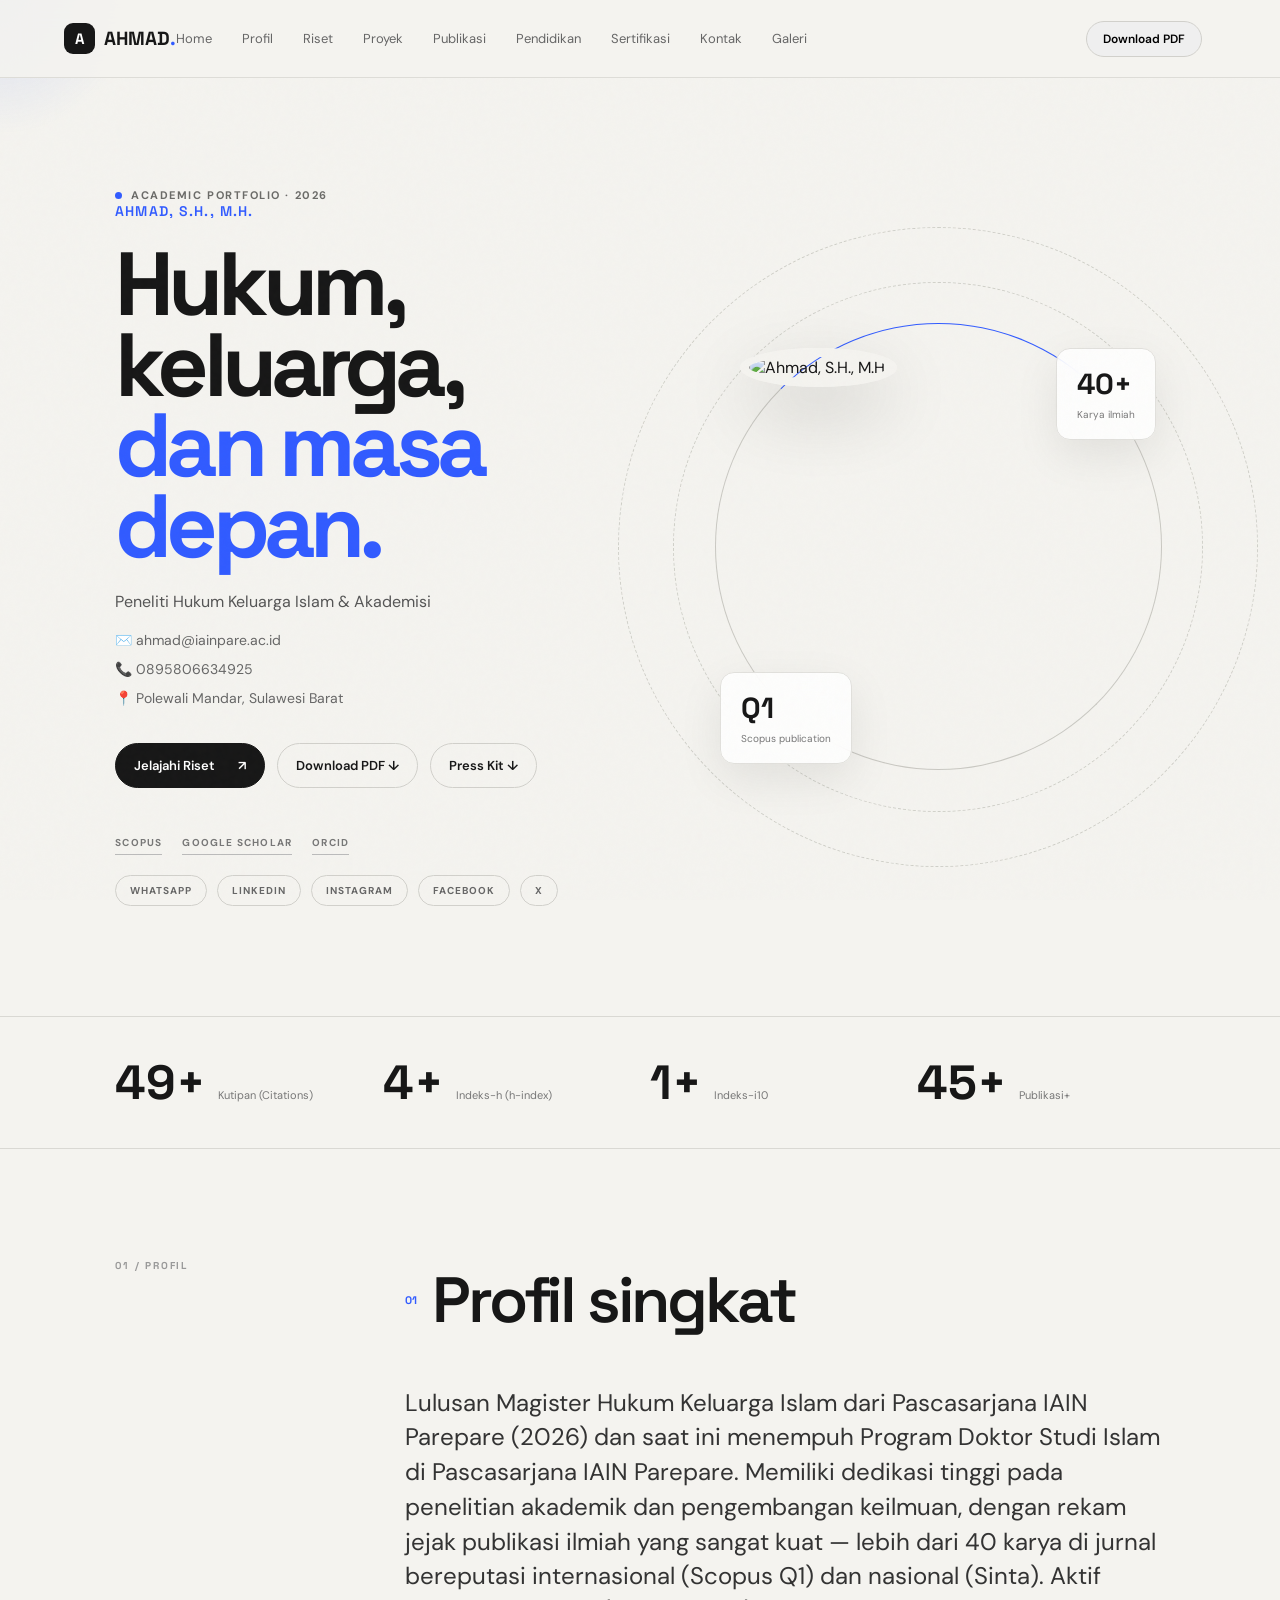
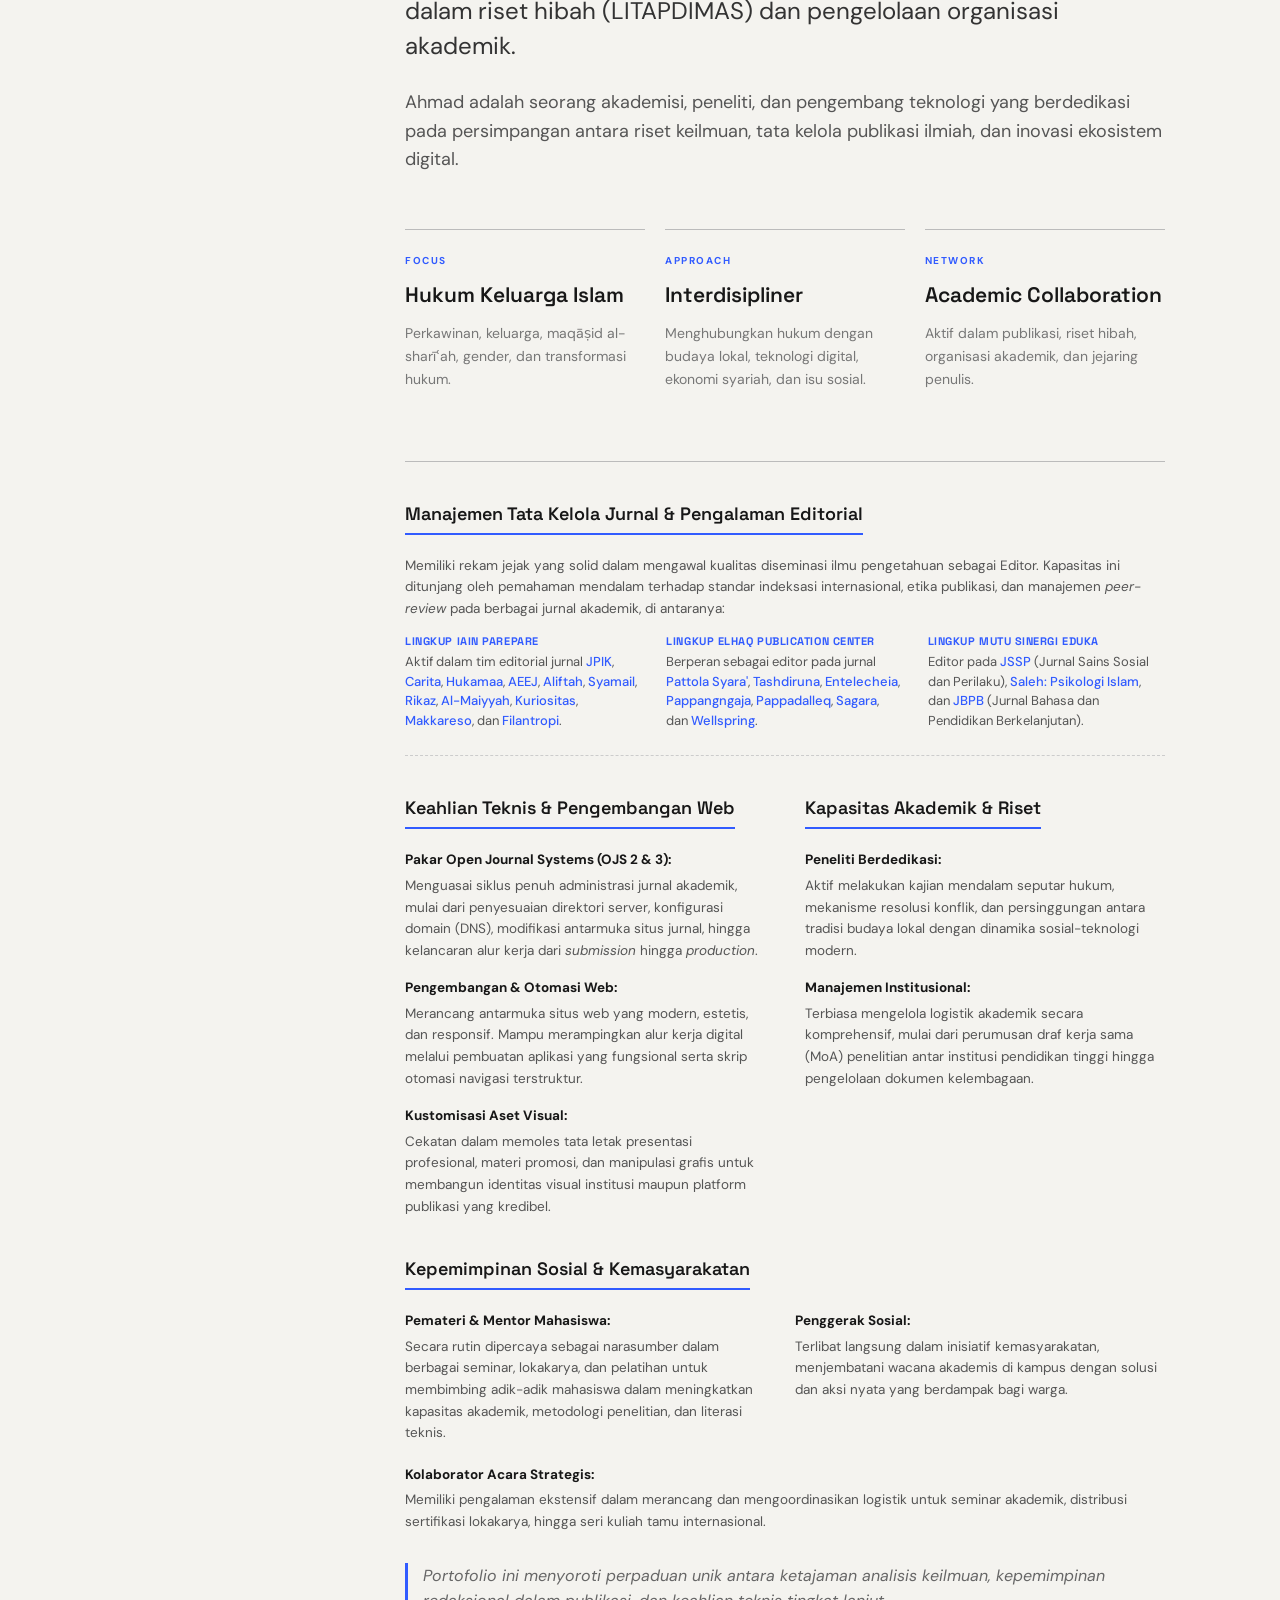
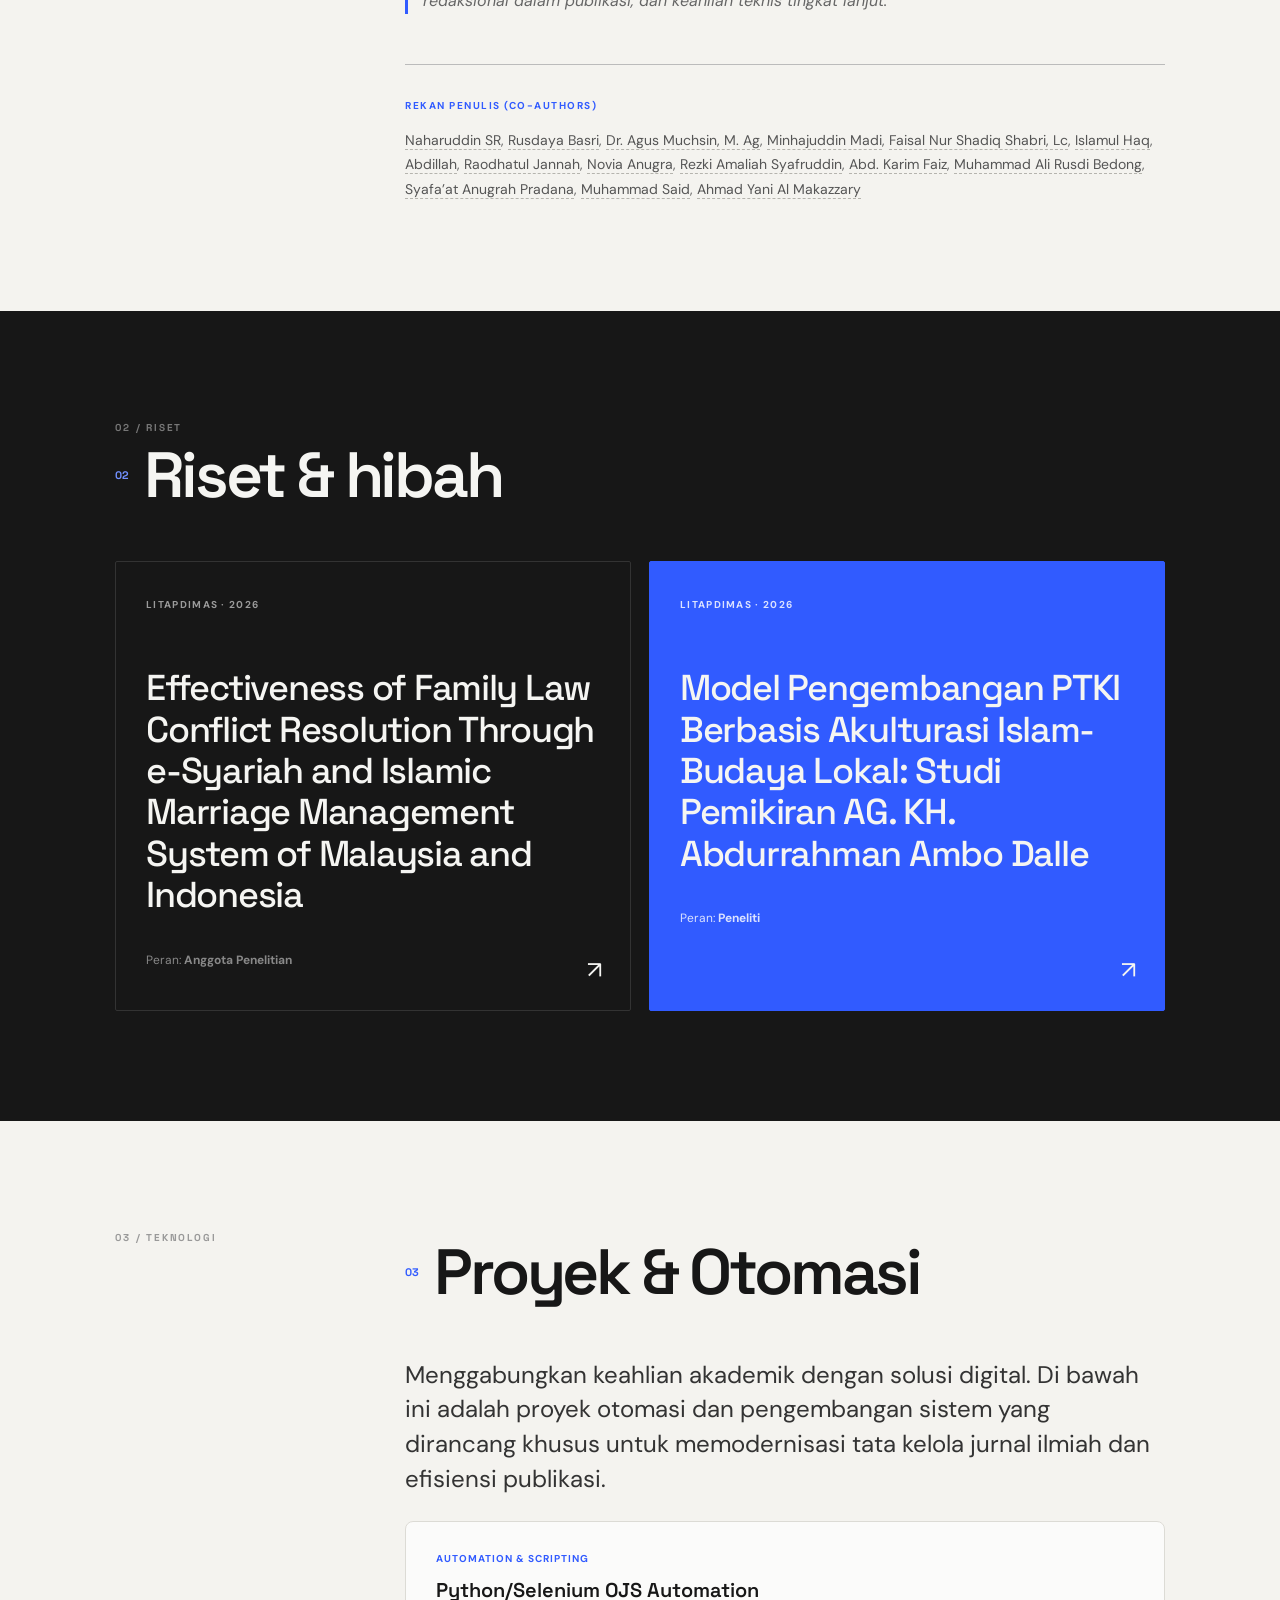
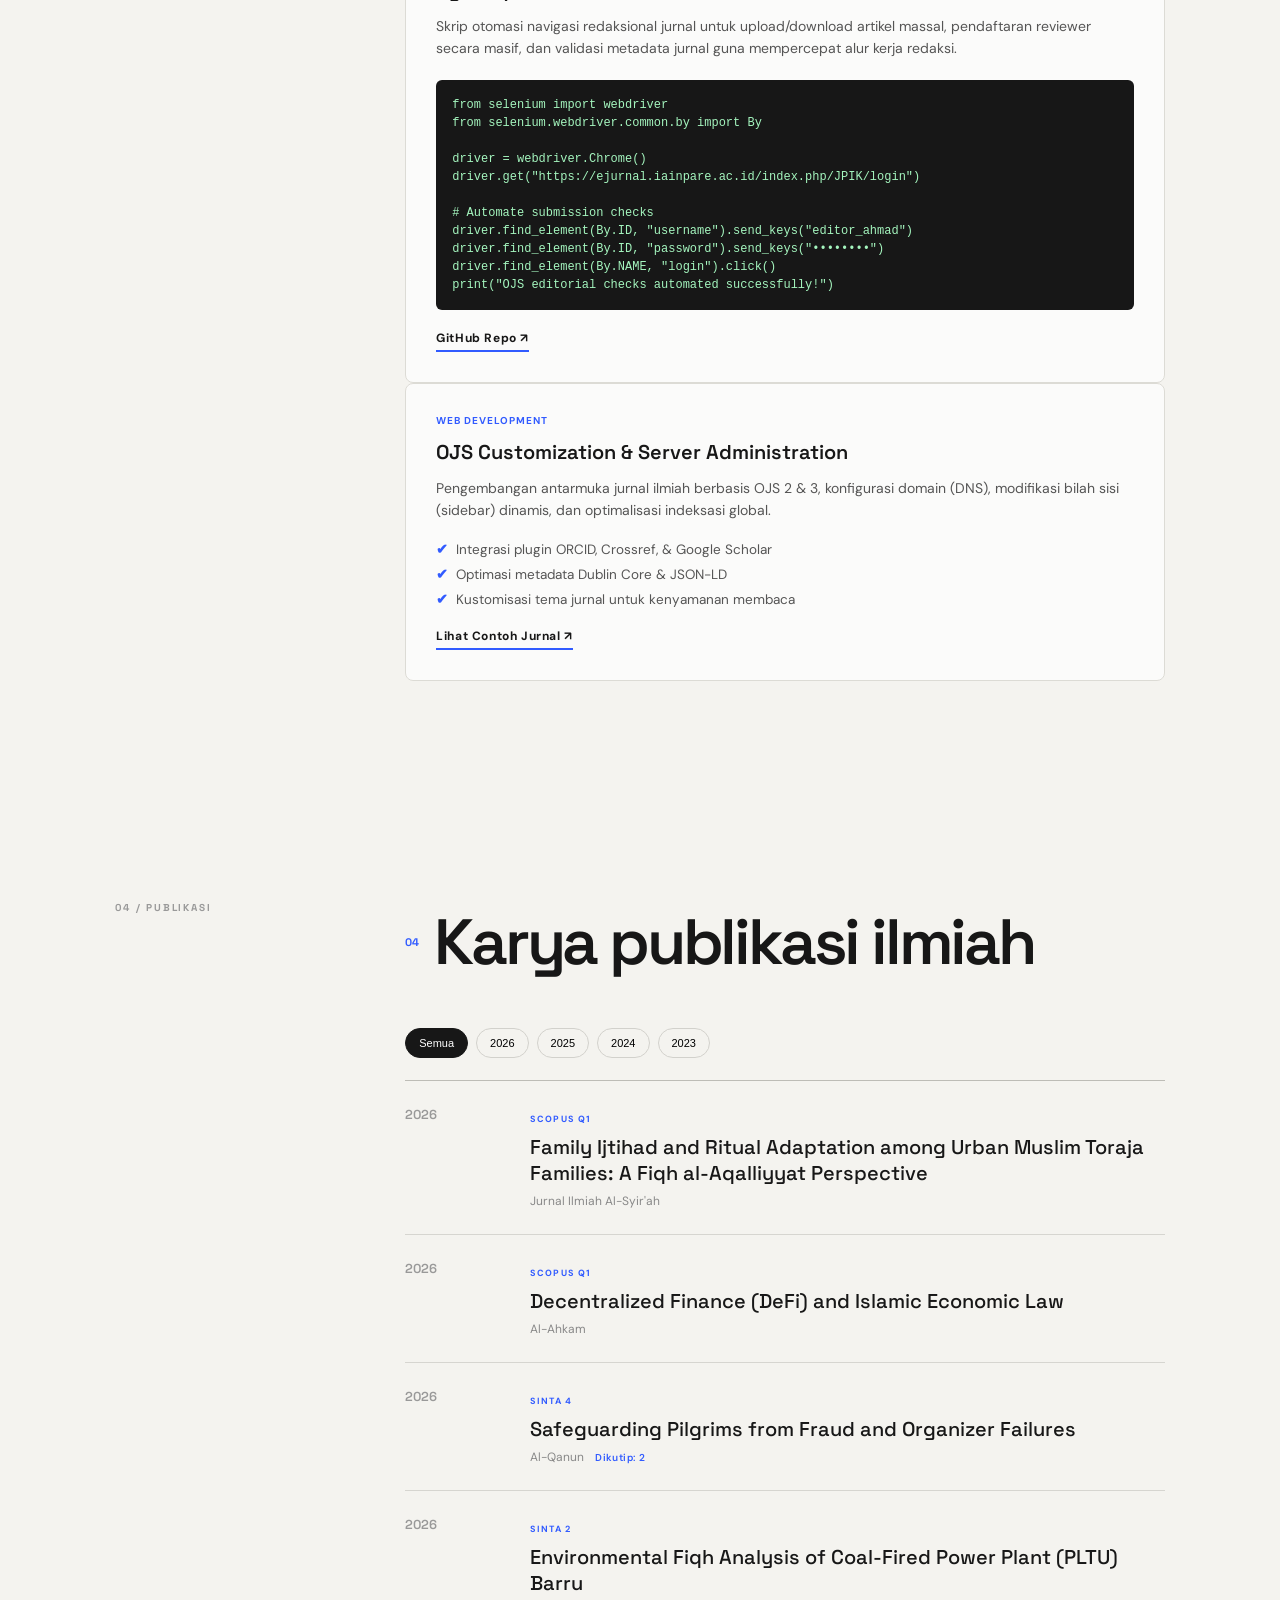
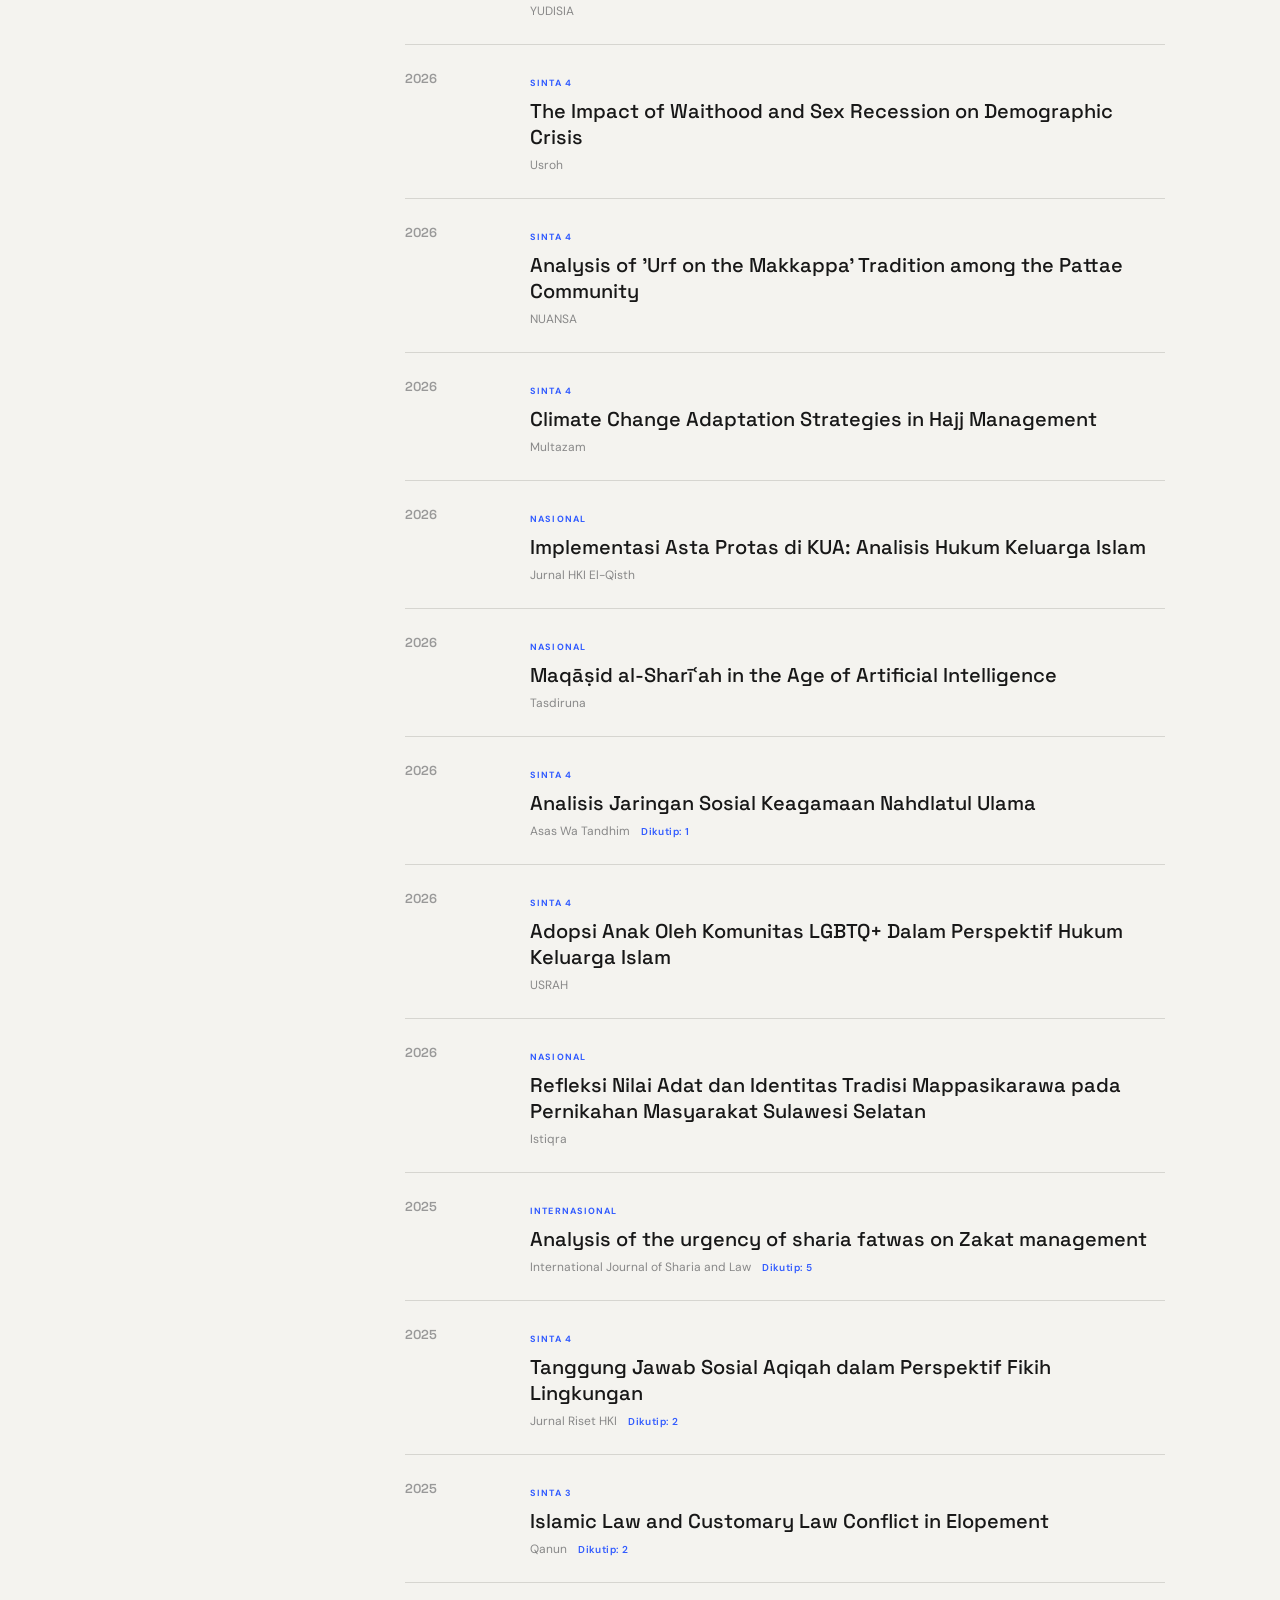
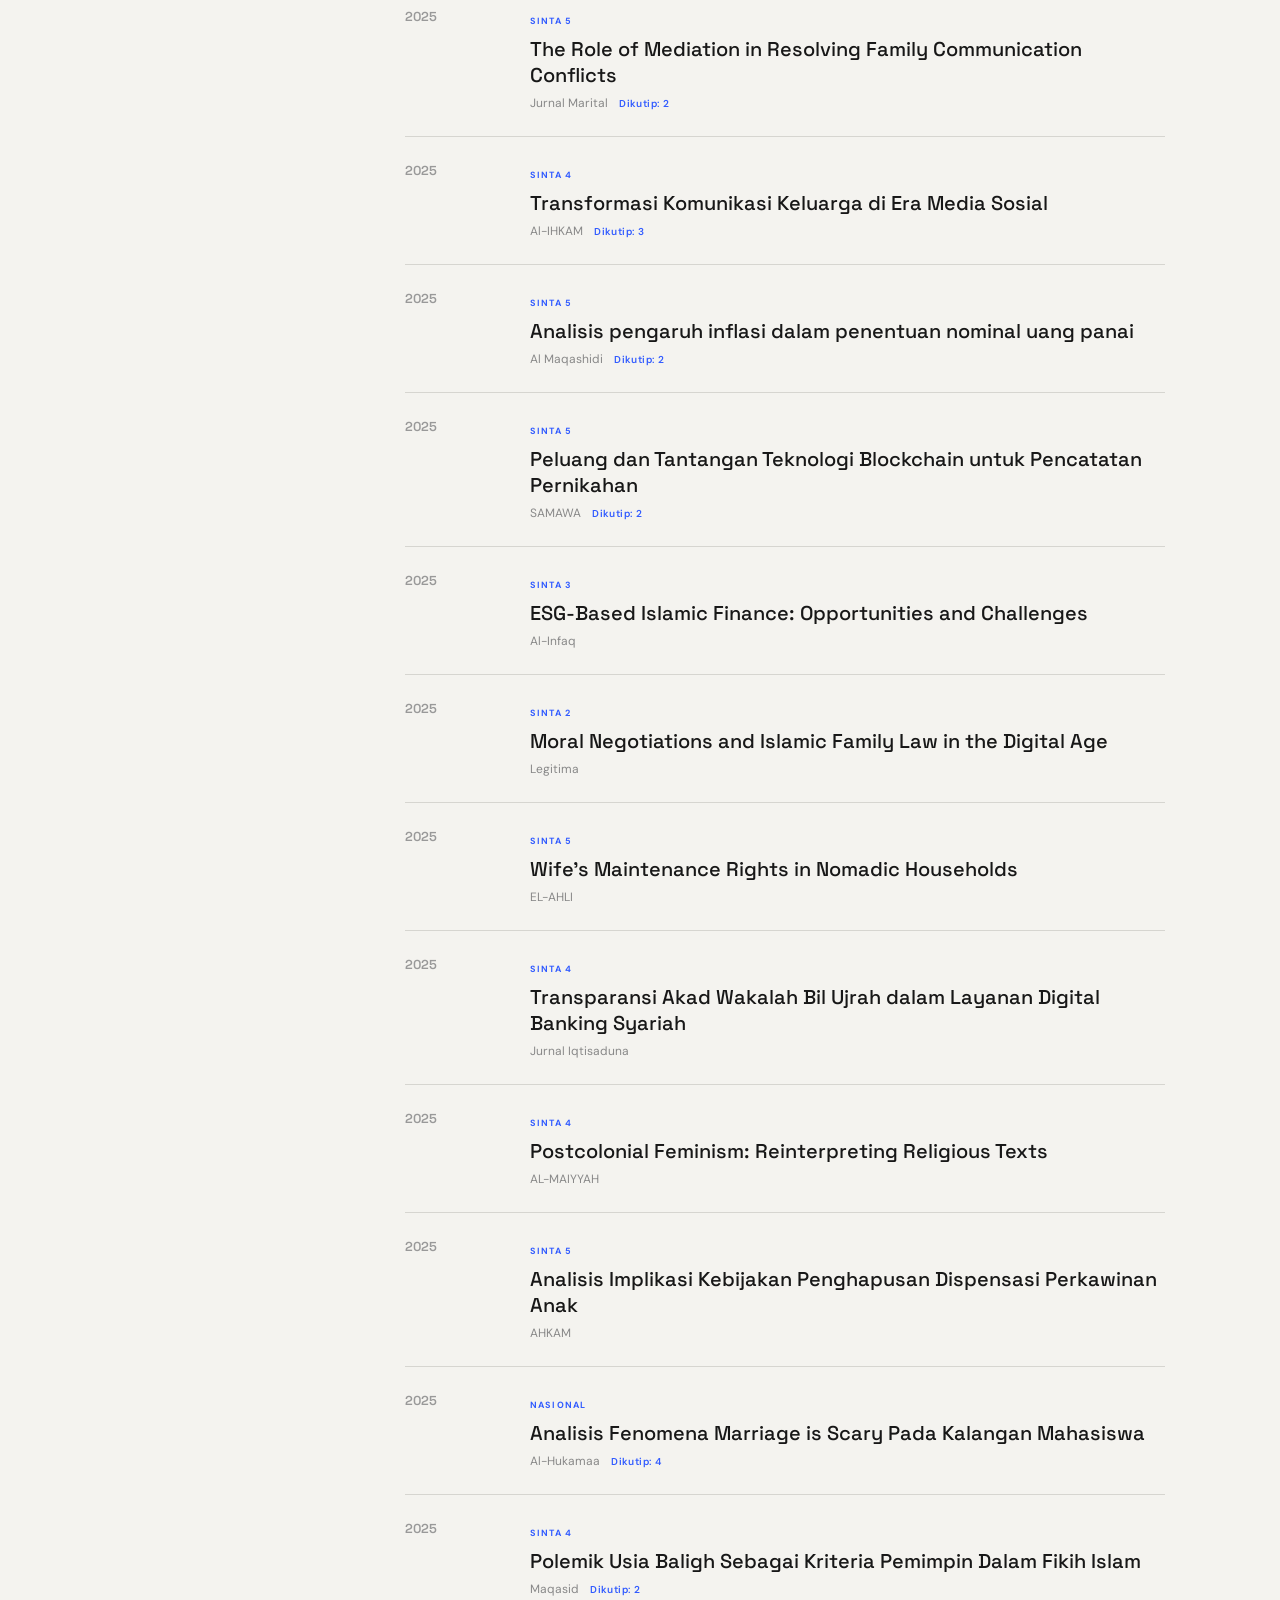
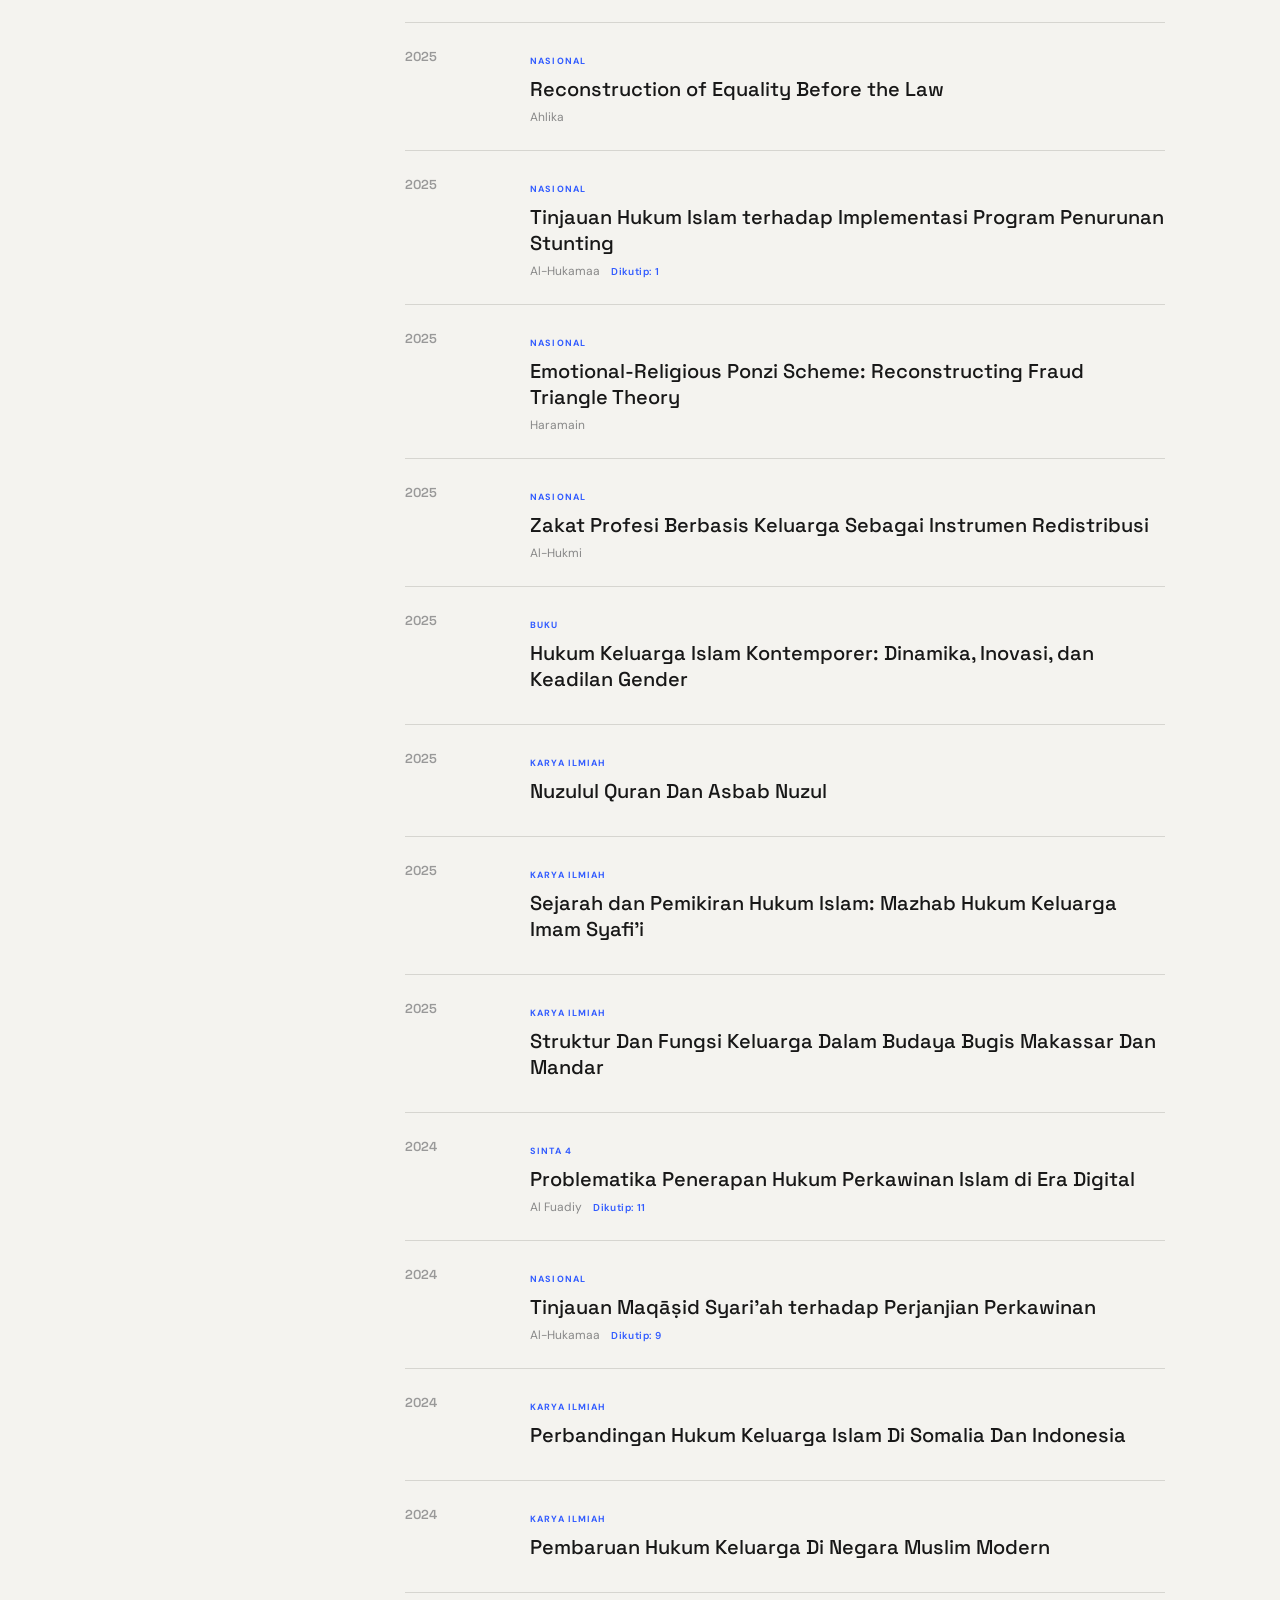
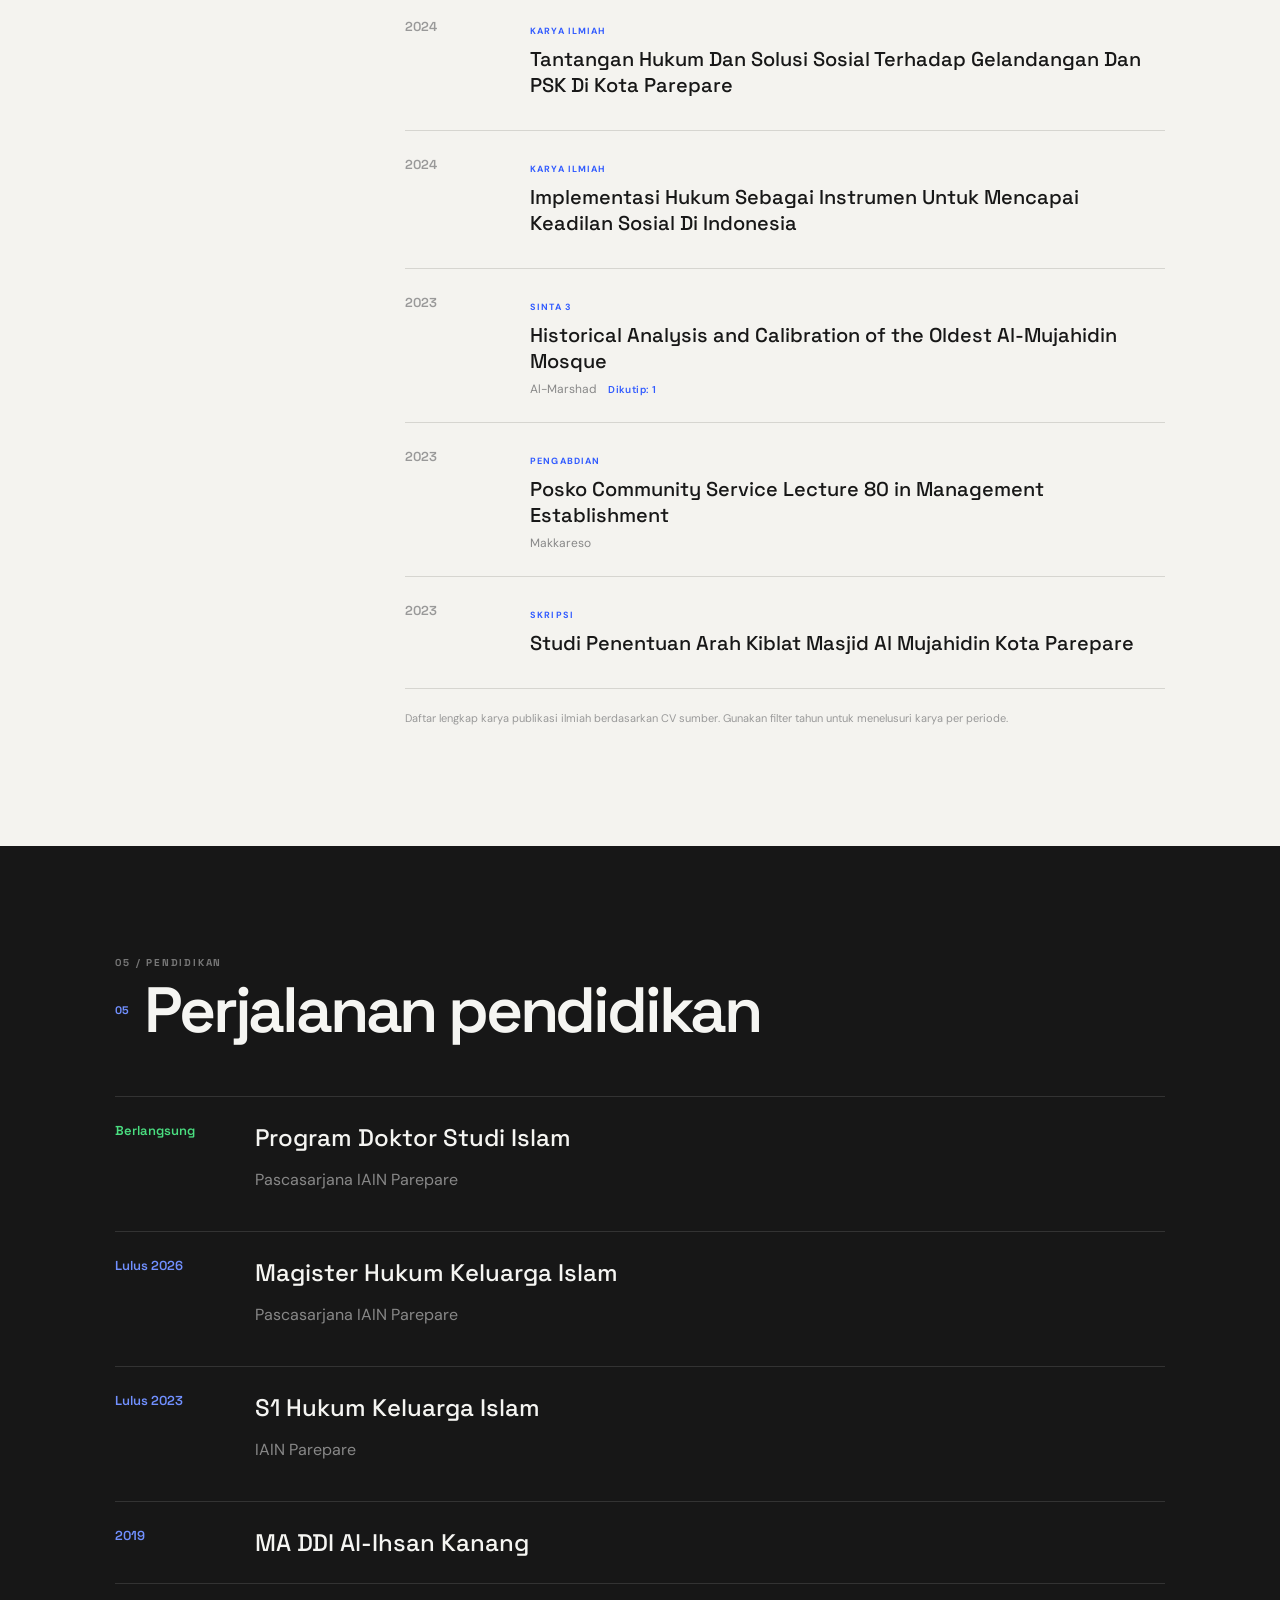
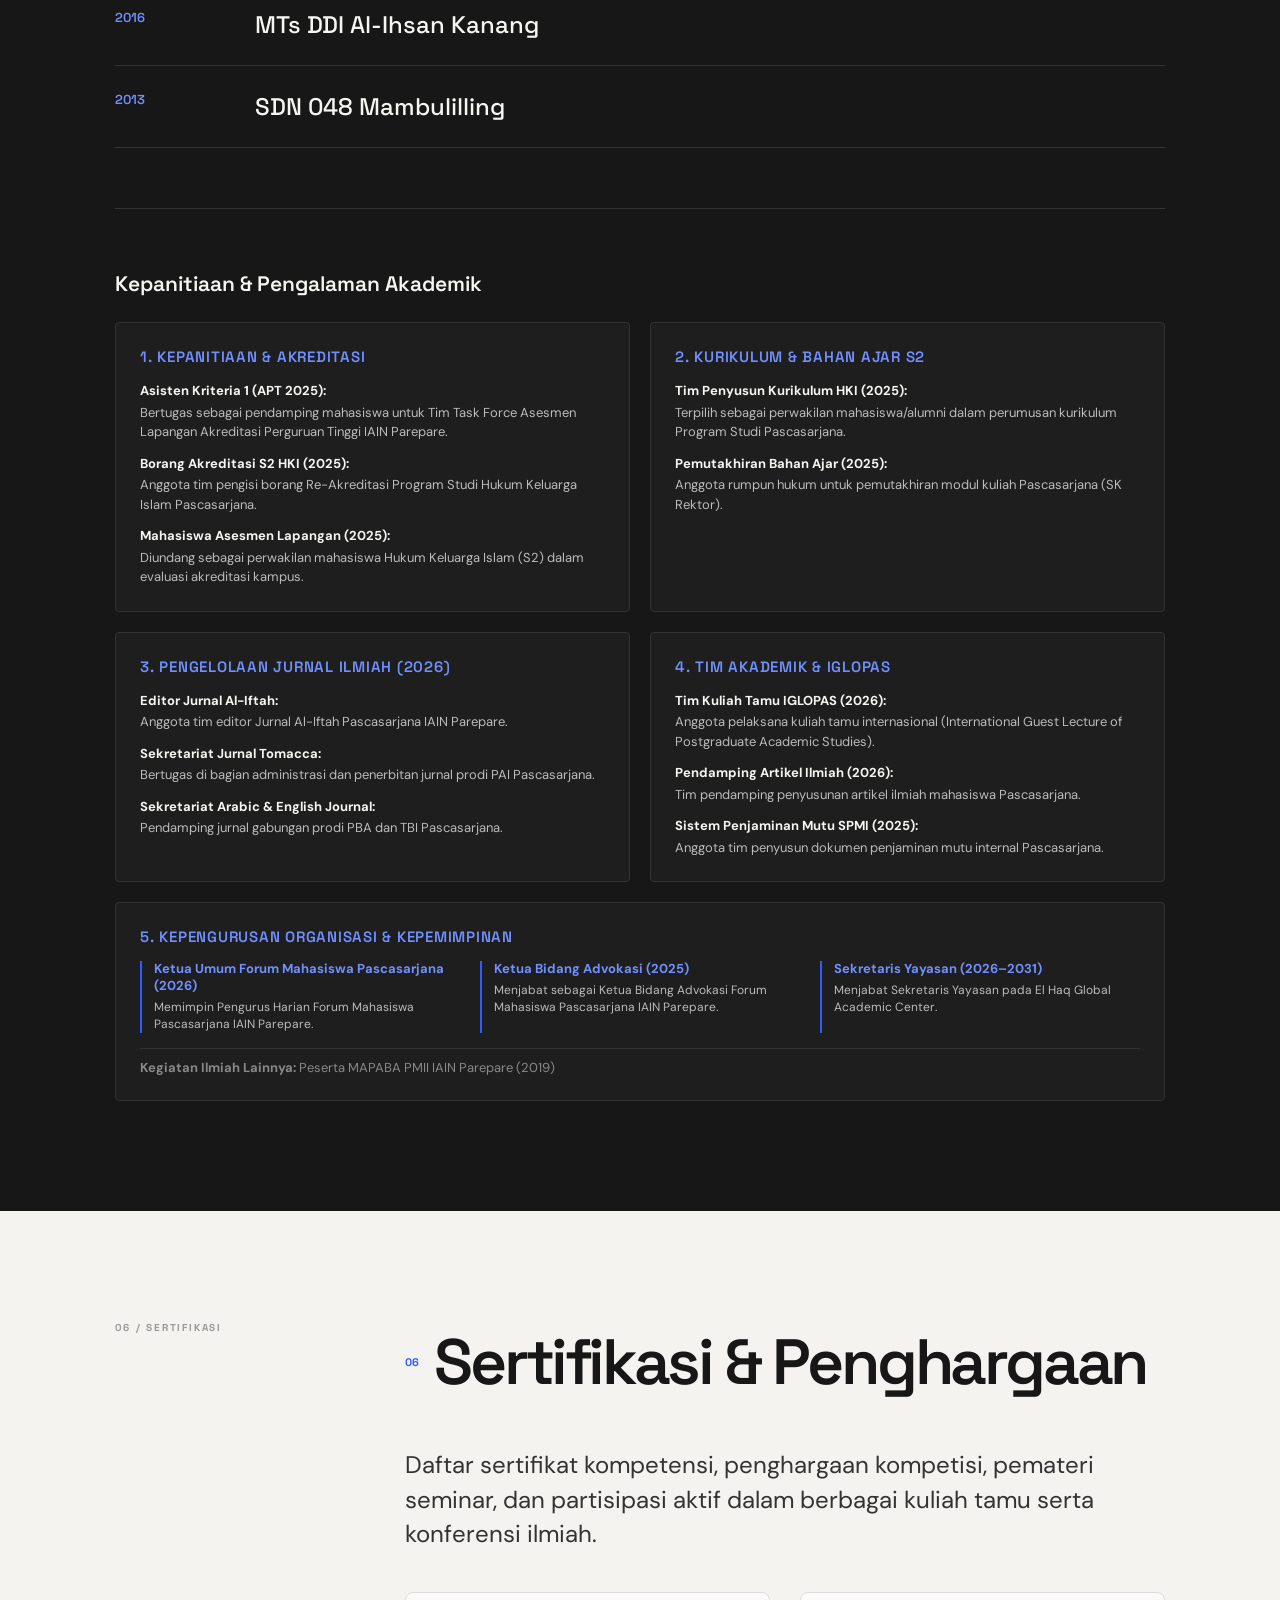
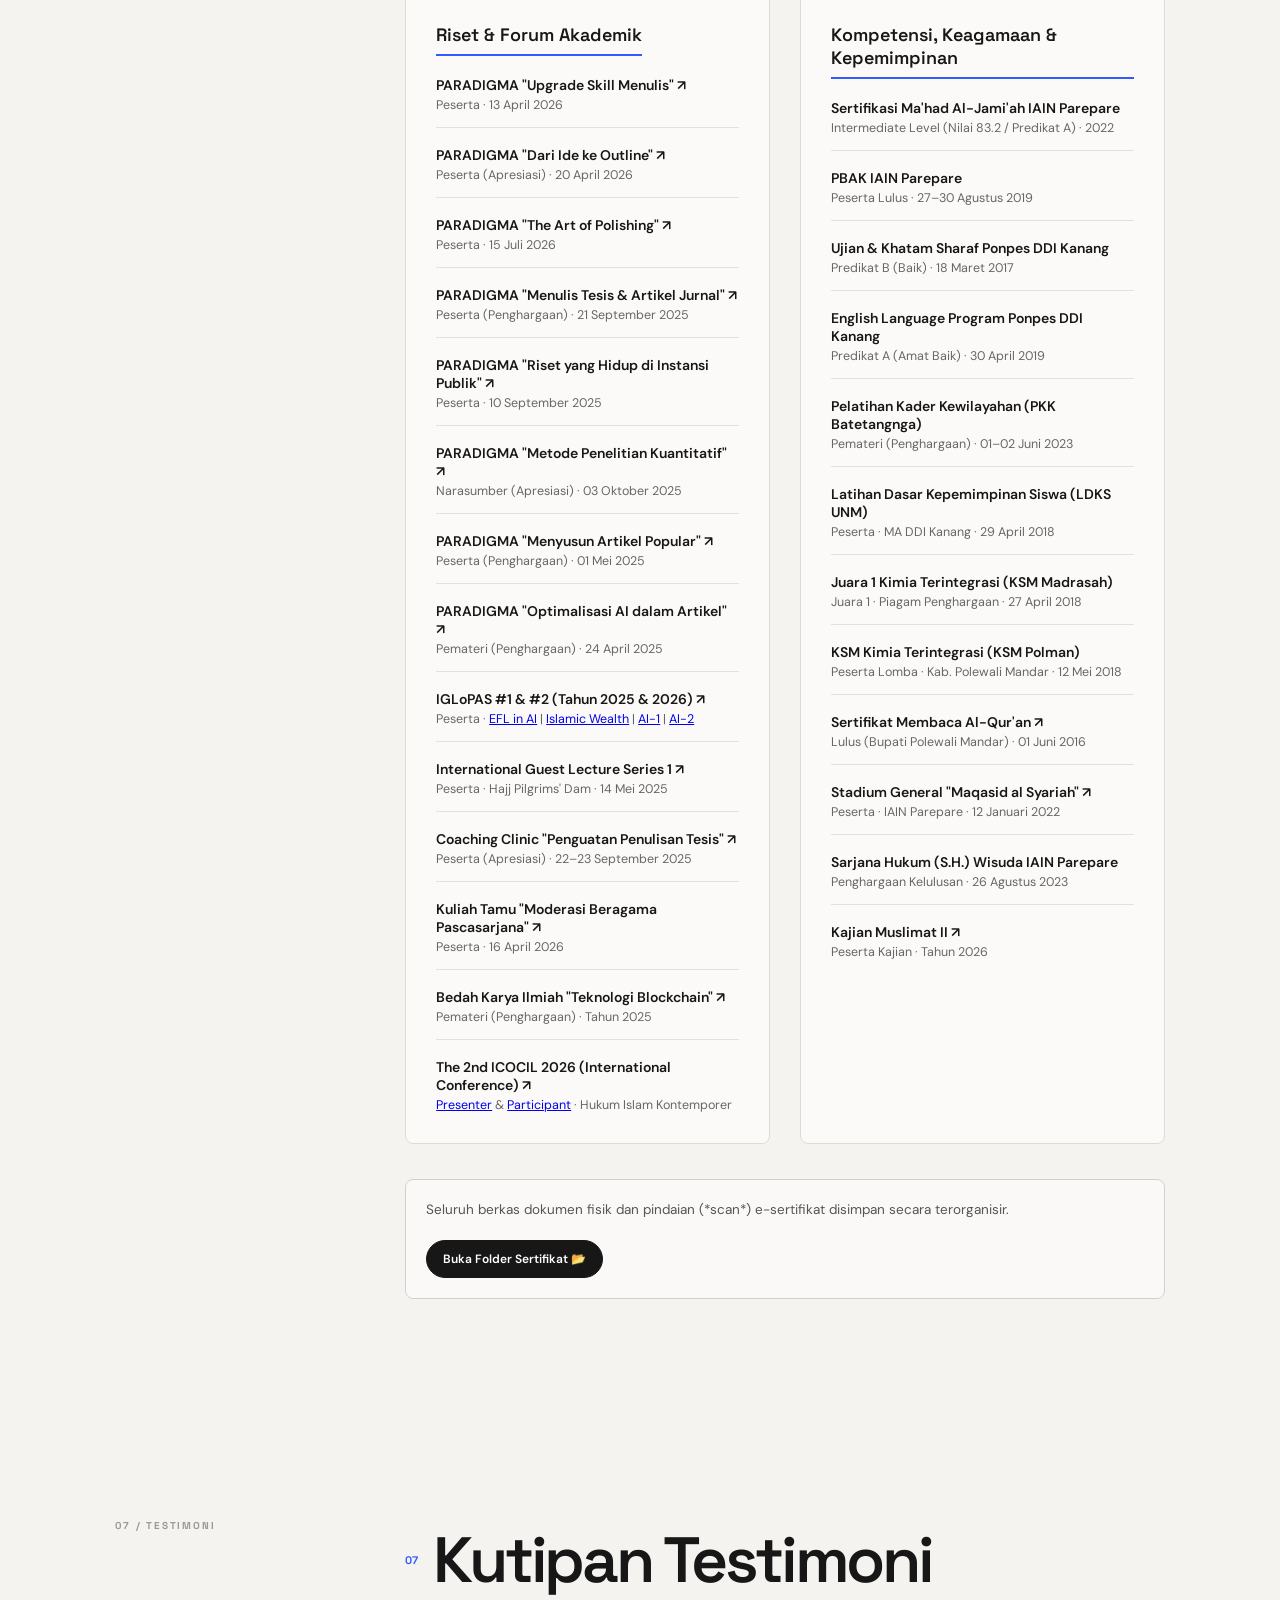
==== commit 6b29265a: "Add files via upload" ====
--- a/index.html
+++ b/index.html
@@ -48,7 +48,6 @@
           <li><a href="mailto:ahmad@iainpare.ac.id">✉️ ahmad@iainpare.ac.id</a></li>
           <li><a href="tel:+62895806634925">📞 0895806634925</a></li>
           <li>📍 Polewali Mandar, Sulawesi Barat</li>
-          <li>🎓 NIM: 2420203874130022</li>
         </ul>
         <div class="hero-actions" style="display: flex; gap: 12px; flex-wrap: wrap;">
           <a class="btn btn-primary" href="#research">Jelajahi Riset <span>↗</span></a>
@@ -63,9 +62,9 @@
         <div class="social-links">
           <a href="https://wa.me/62895806634925" target="_blank" rel="noopener">WhatsApp</a>
           <a href="https://www.linkedin.com/in/ammadung/" target="_blank" rel="noopener">LinkedIn</a>
-          <span>Instagram</span>
-          <span>Facebook</span>
-          <span>X</span>
+          <a href="https://www.instagram.com/ahmadd_alimuddin/" target="_blank" rel="noopener">Instagram</a>
+          <a href="https://www.facebook.com/ammadung?locale=id_ID" target="_blank" rel="noopener">Facebook</a>
+          <a href="https://x.com/egaliterianisme" target="_blank" rel="noopener">X</a>
         </div>
       </div>
 
@@ -191,7 +190,7 @@
         <p class="lead">Menggabungkan keahlian akademik dengan solusi digital. Di bawah ini adalah proyek otomasi dan pengembangan sistem yang dirancang khusus untuk memodernisasi tata kelola jurnal ilmiah dan efisiensi publikasi.</p>
         
         <div class="tech-grid">
-          <div class="tech-card">
+          <div class="tech-card reveal">
             <span class="tech-tag">Automation &amp; Scripting</span>
             <h3>Python/Selenium OJS Automation</h3>
             <p>Skrip otomasi navigasi redaksional jurnal untuk upload/download artikel massal, pendaftaran reviewer secara masif, dan validasi metadata jurnal guna mempercepat alur kerja redaksi.</p>
@@ -211,7 +210,7 @@
             <a href="https://github.com/ammadung" target="_blank" rel="noopener" class="tech-link">GitHub Repo <span>↗</span></a>
           </div>
 
-          <div class="tech-card">
+          <div class="tech-card reveal">
             <span class="tech-tag">Web Development</span>
             <h3>OJS Customization &amp; Server Administration</h3>
             <p>Pengembangan antarmuka jurnal ilmiah berbasis OJS 2 &amp; 3, konfigurasi domain (DNS), modifikasi bilah sisi (sidebar) dinamis, dan optimalisasi indeksasi global.</p>
@@ -375,7 +374,7 @@
         <p class="lead">Daftar sertifikat kompetensi, penghargaan kompetisi, pemateri seminar, dan partisipasi aktif dalam berbagai kuliah tamu serta konferensi ilmiah.</p>
         
         <div class="cert-grid">
-          <div class="cert-card">
+          <div class="cert-card reveal">
             <h3>Riset &amp; Forum Akademik</h3>
             <ul class="cert-list">
               <li>
@@ -437,7 +436,7 @@
             </ul>
           </div>
 
-          <div class="cert-card">
+          <div class="cert-card reveal">
             <h3>Kompetensi, Keagamaan &amp; Kepemimpinan</h3>
             <ul class="cert-list">
               <li>
@@ -492,7 +491,7 @@
           </div>
         </div>
 
-        <div class="cert-directory-callout" style="background: rgba(255,255,255,0.5); border: 1px solid #d1d0cb; padding: 20px; border-radius: 8px; margin-top: 35px; display: flex; align-items: center; justify-content: space-between; gap: 20px; flex-wrap: wrap;">
+        <div class="cert-directory-callout reveal" style="background: rgba(255,255,255,0.5); border: 1px solid #d1d0cb; padding: 20px; border-radius: 8px; margin-top: 35px; display: flex; align-items: center; justify-content: space-between; gap: 20px; flex-wrap: wrap;">
           <p style="font-size: 13.5px; color: #555; margin: 0; line-height: 1.5;">Seluruh berkas dokumen fisik dan pindaian (*scan*) e-sertifikat disimpan secara terorganisir.</p>
           <a class="btn btn-primary" href="certificates/" target="_blank" style="white-space: nowrap; font-size: 12px; padding: 10px 16px;">Buka Folder Sertifikat 📂</a>
         </div>
@@ -505,7 +504,7 @@
         <div class="section-heading"><span>07</span><h2>Kutipan Testimoni</h2></div>
         <p class="lead">Ulasan dan impresi dari pimpinan, rekan sejawat, dan kolaborator riset mengenai etos kerja, kontribusi editorial, serta solusi digital yang telah dibangun.</p>
         
-        <div class="testimonial-slider-container">
+        <div class="testimonial-slider-container reveal">
           <div class="testimonial-wrapper">
             <div class="testimonial-slide active">
               <blockquote class="testimonial-text">"Kemampuan Ahmad dalam mengelola Open Journal Systems (OJS) serta merancang skrip otomatisasi web sangat mempercepat proses editorial jurnal kami. Solusi teknis dan ketelitian copyediting-nya luar biasa."</blockquote>
@@ -518,8 +517,8 @@
             <div class="testimonial-slide">
               <blockquote class="testimonial-text">"Ahmad menunjukkan dedikasi luar biasa dalam mendukung kegiatan Asesmen Lapangan Akreditasi Pascasarjana. Kemampuan analisis akademik serta pemutakhiran bahan ajarnya sangat mendukung tim kerja."</blockquote>
               <div class="testimonial-author">
-                <strong>Dr. Agus Muchsin, M.Ag.</strong>
-                <span>Pimpinan / Dosen Pascasarjana IAIN Parepare</span>
+                <strong>Dr. H. Islamul Haq, Lc., M.A.</strong>
+                <span>Direktur Pascasarjana IAIN Parepare (2024 - 2026) / Dosen Pascasarjana IAIN Parepare</span>
               </div>
             </div>
 
@@ -564,7 +563,9 @@
           <a href="tel:+62895806634925"><span>Telepon</span><strong>0895806634925</strong></a>
           <a href="https://wa.me/62895806634925" target="_blank" rel="noopener"><span>WhatsApp</span><strong>+62 895-8066-34925</strong></a>
           <div class="contact-item"><span>Lokasi</span><strong>Polewali Mandar, Sulawesi Barat</strong></div>
-          <div class="contact-item"><span>NIM</span><strong>2420203874130022</strong></div>
+          <a href="https://www.instagram.com/ahmadd_alimuddin/" target="_blank" rel="noopener"><span>Instagram</span><strong>@ahmadd_alimuddin</strong></a>
+          <a href="https://www.facebook.com/ammadung?locale=id_ID" target="_blank" rel="noopener"><span>Facebook</span><strong>/ammadung</strong></a>
+          <a href="https://x.com/egaliterianisme" target="_blank" rel="noopener"><span>X (Twitter)</span><strong>@egaliterianisme</strong></a>
           <a href="https://www.linkedin.com/in/ammadung/" target="_blank" rel="noopener"><span>LinkedIn</span><strong>/in/ammadung</strong></a>
           <a href="https://orcid.org/0009-0000-7461-3158" target="_blank" rel="noopener"><span>ORCID</span><strong>0009-0000-7461-3158</strong></a>
           <a href="https://www.scopus.com/authid/detail.uri?authorId=60698094000&origin=resultslist" target="_blank" rel="noopener"><span>Scopus</span><strong>Author ID 60698094000</strong></a>
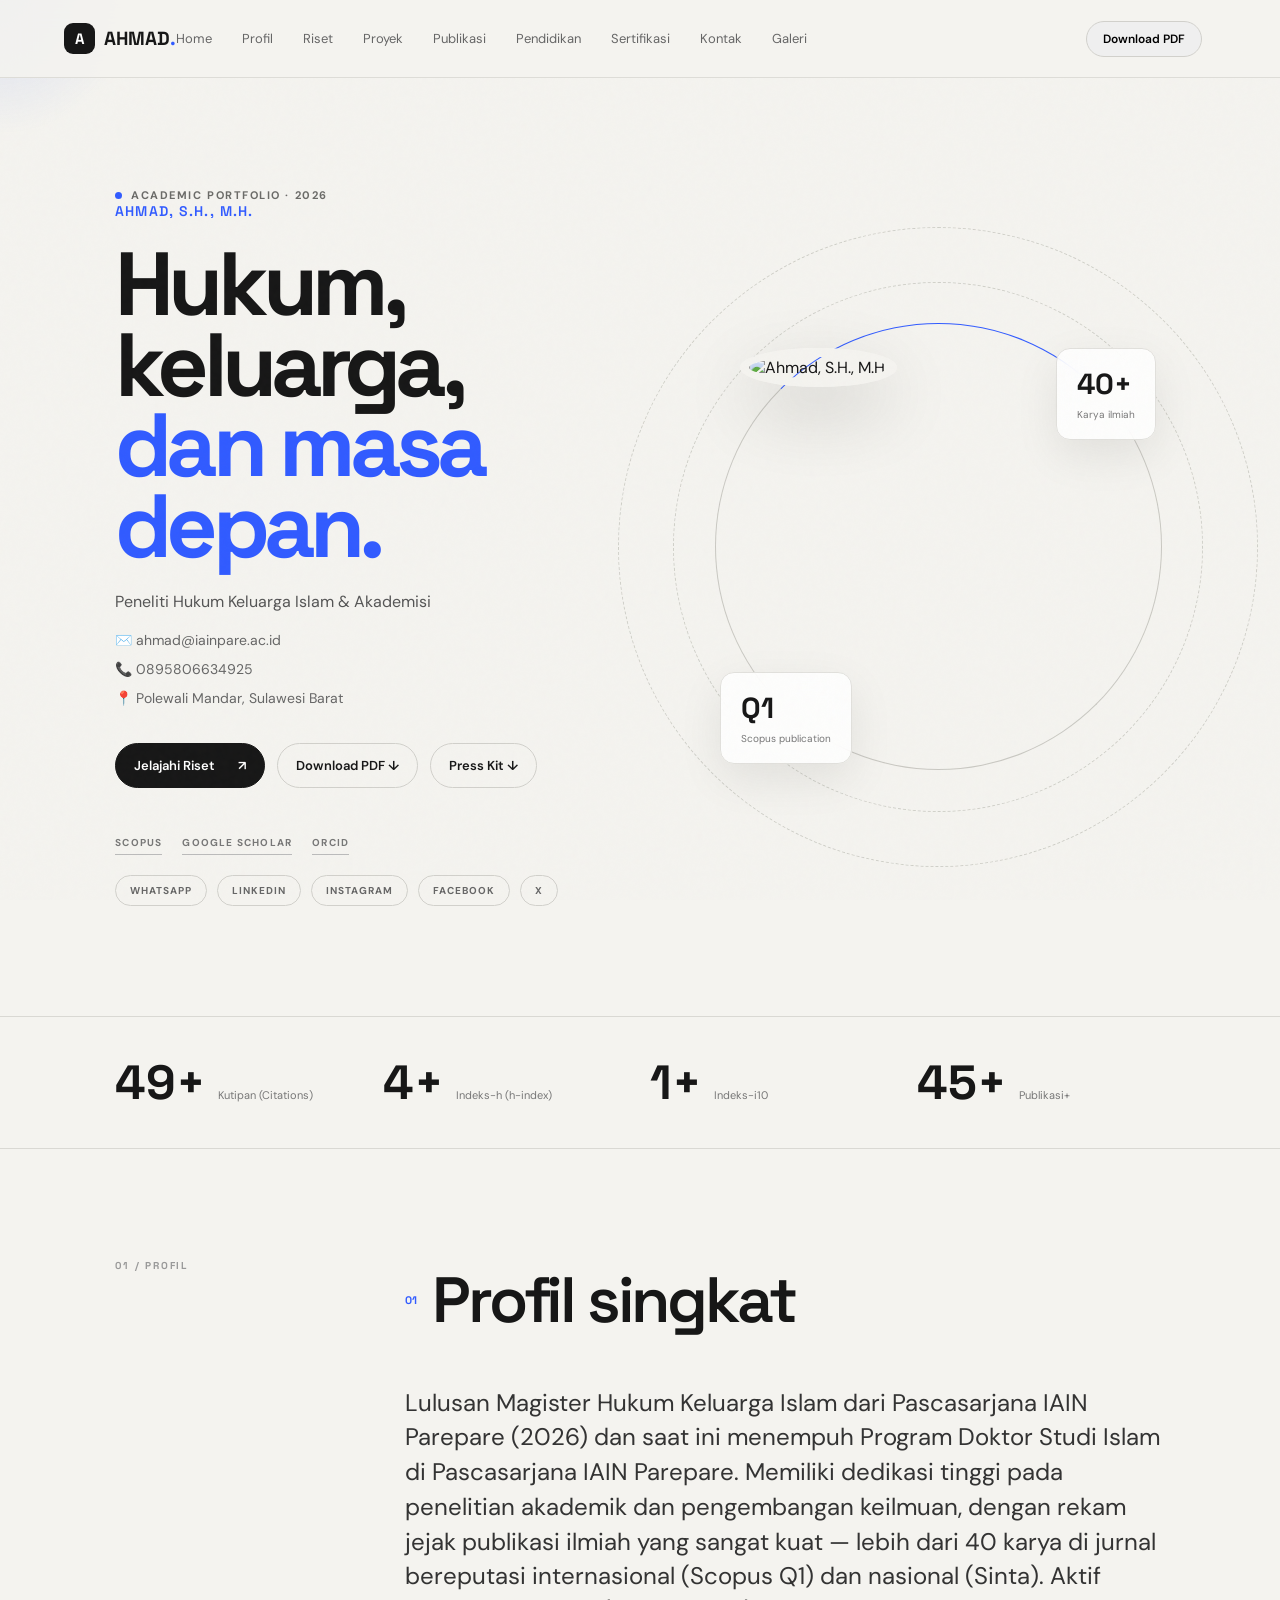
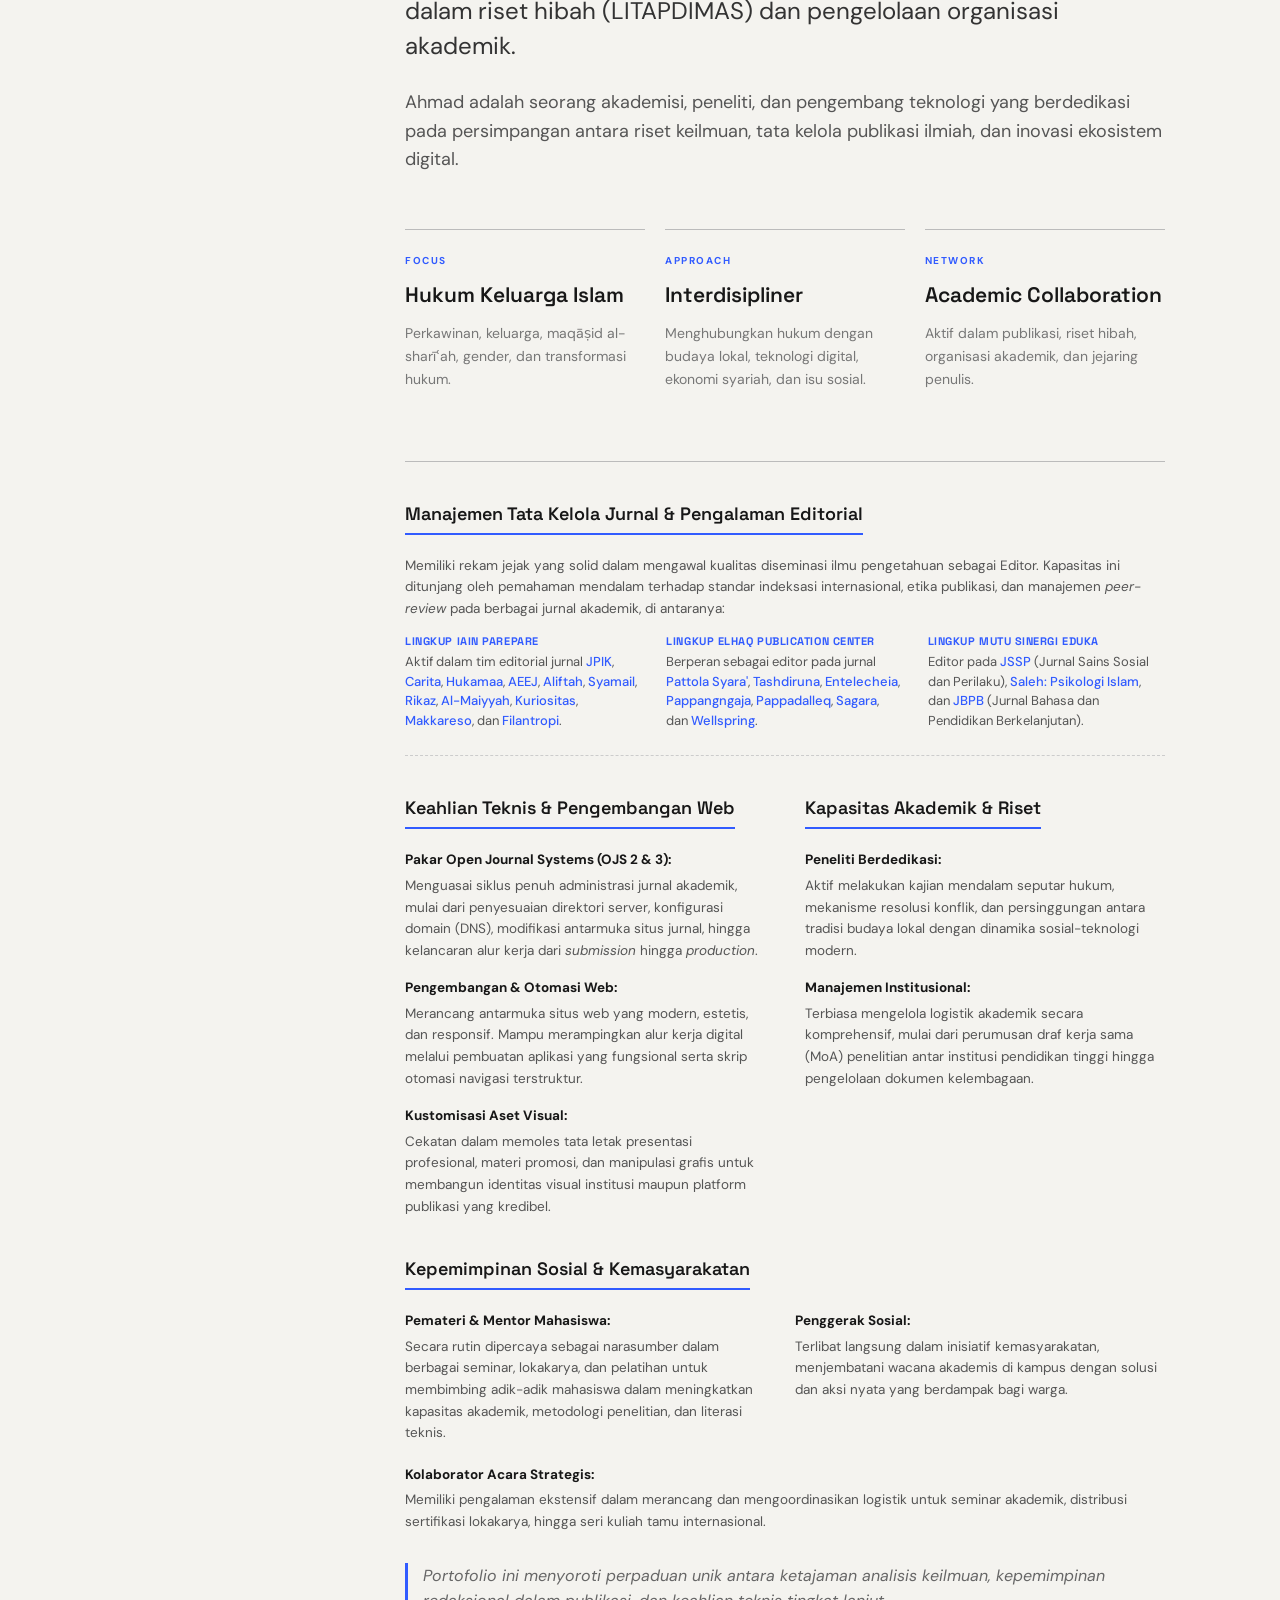
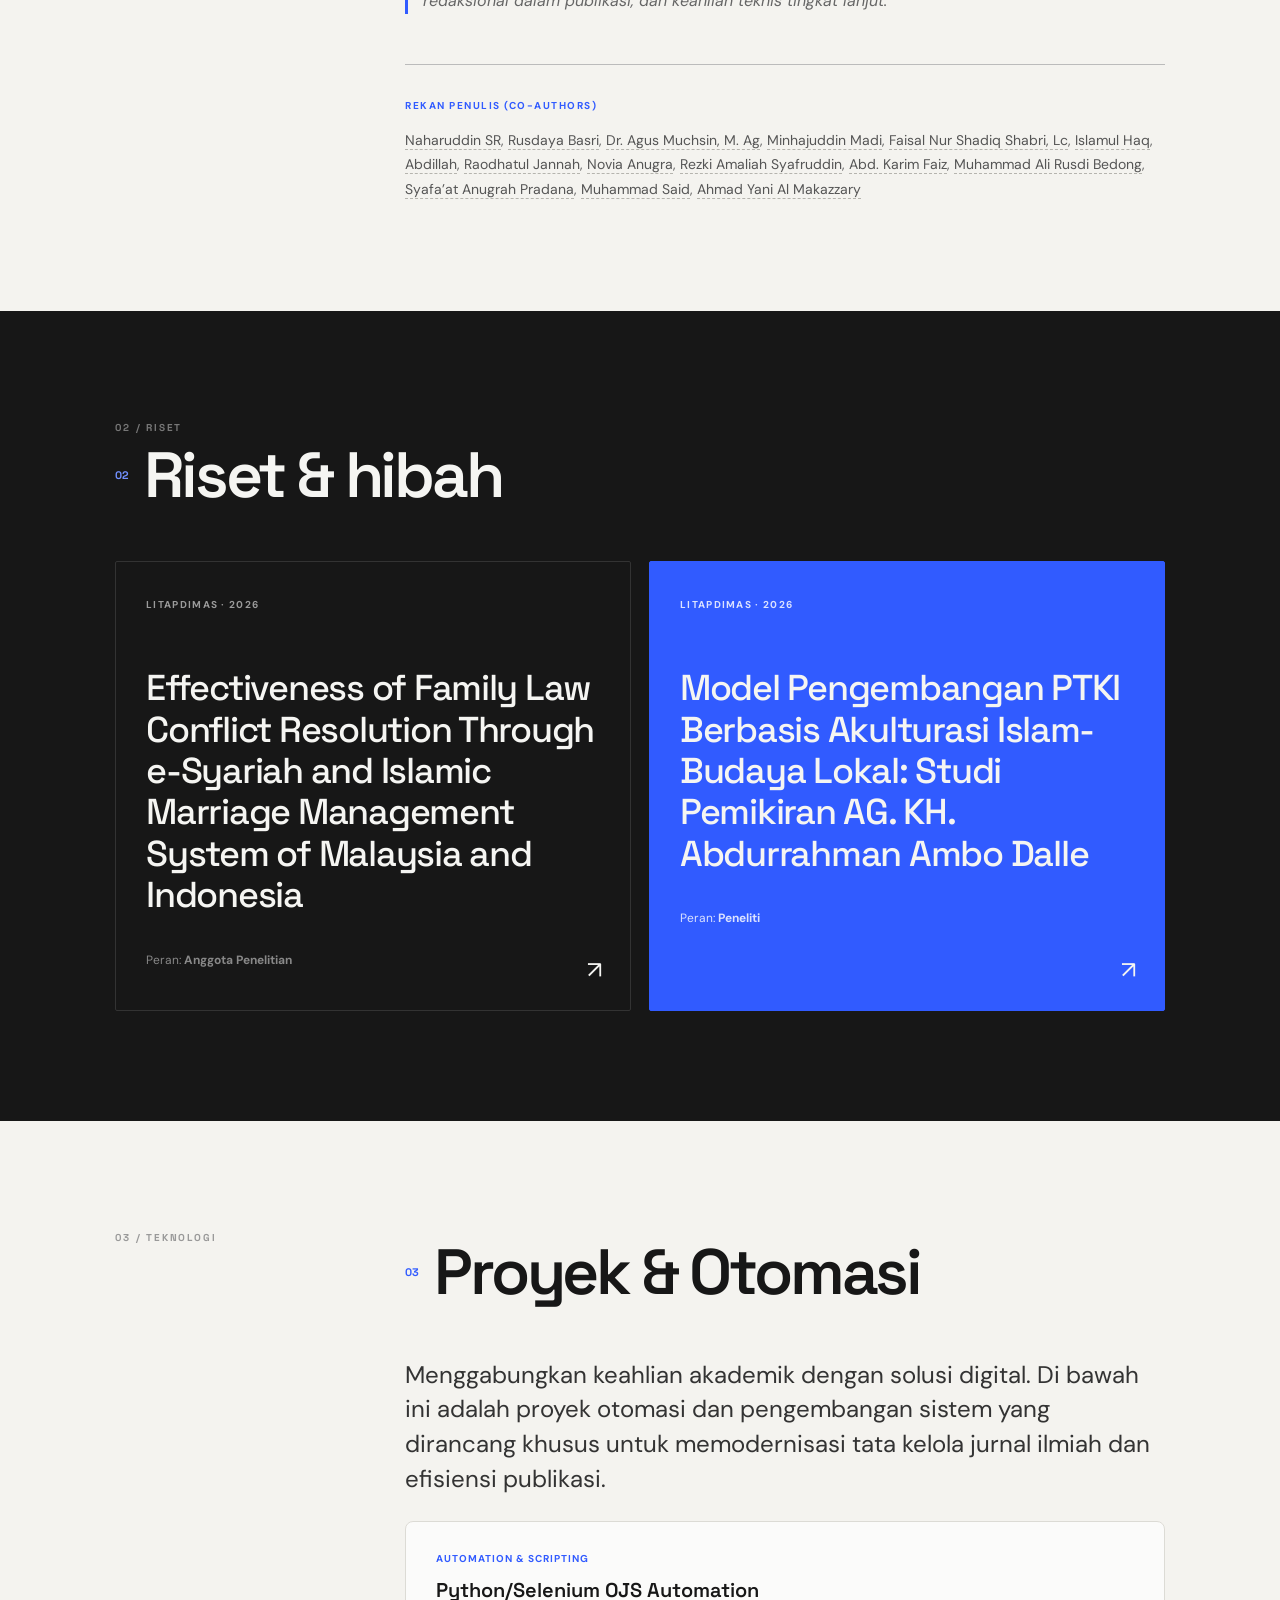
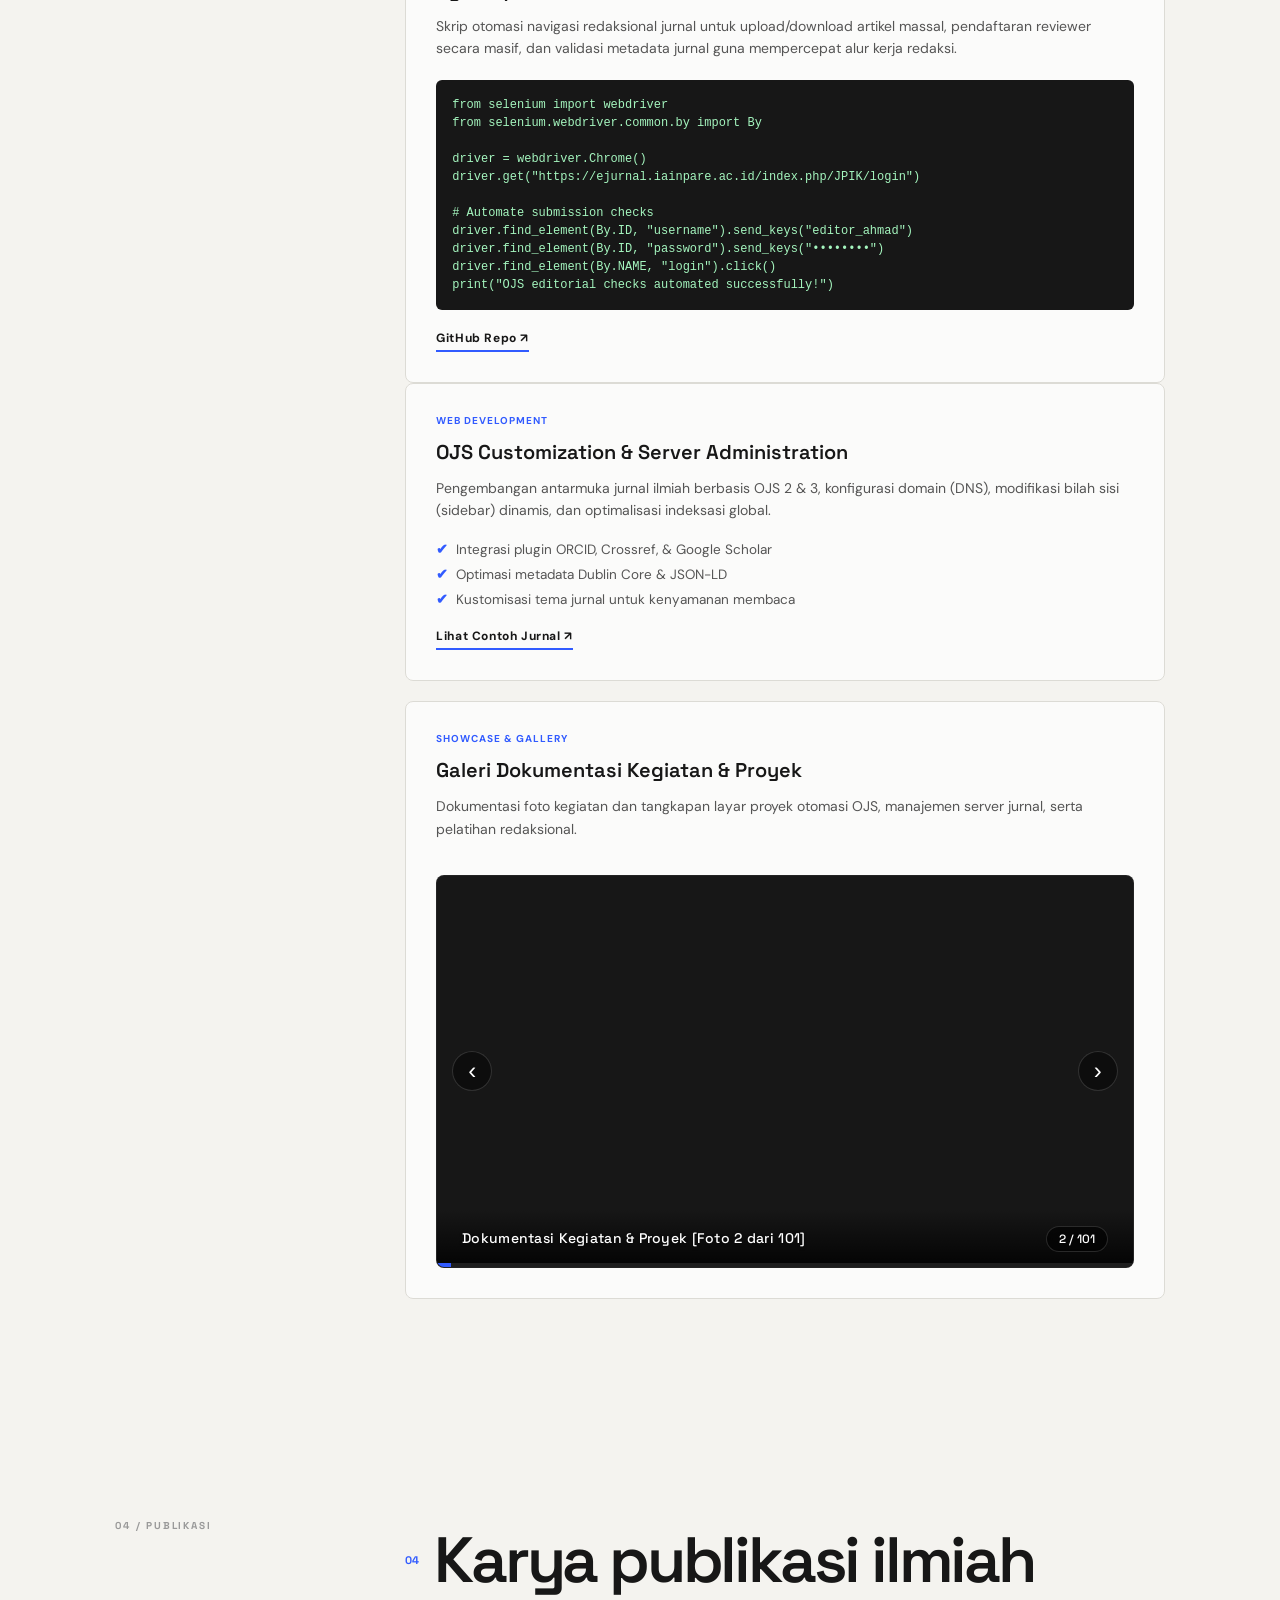
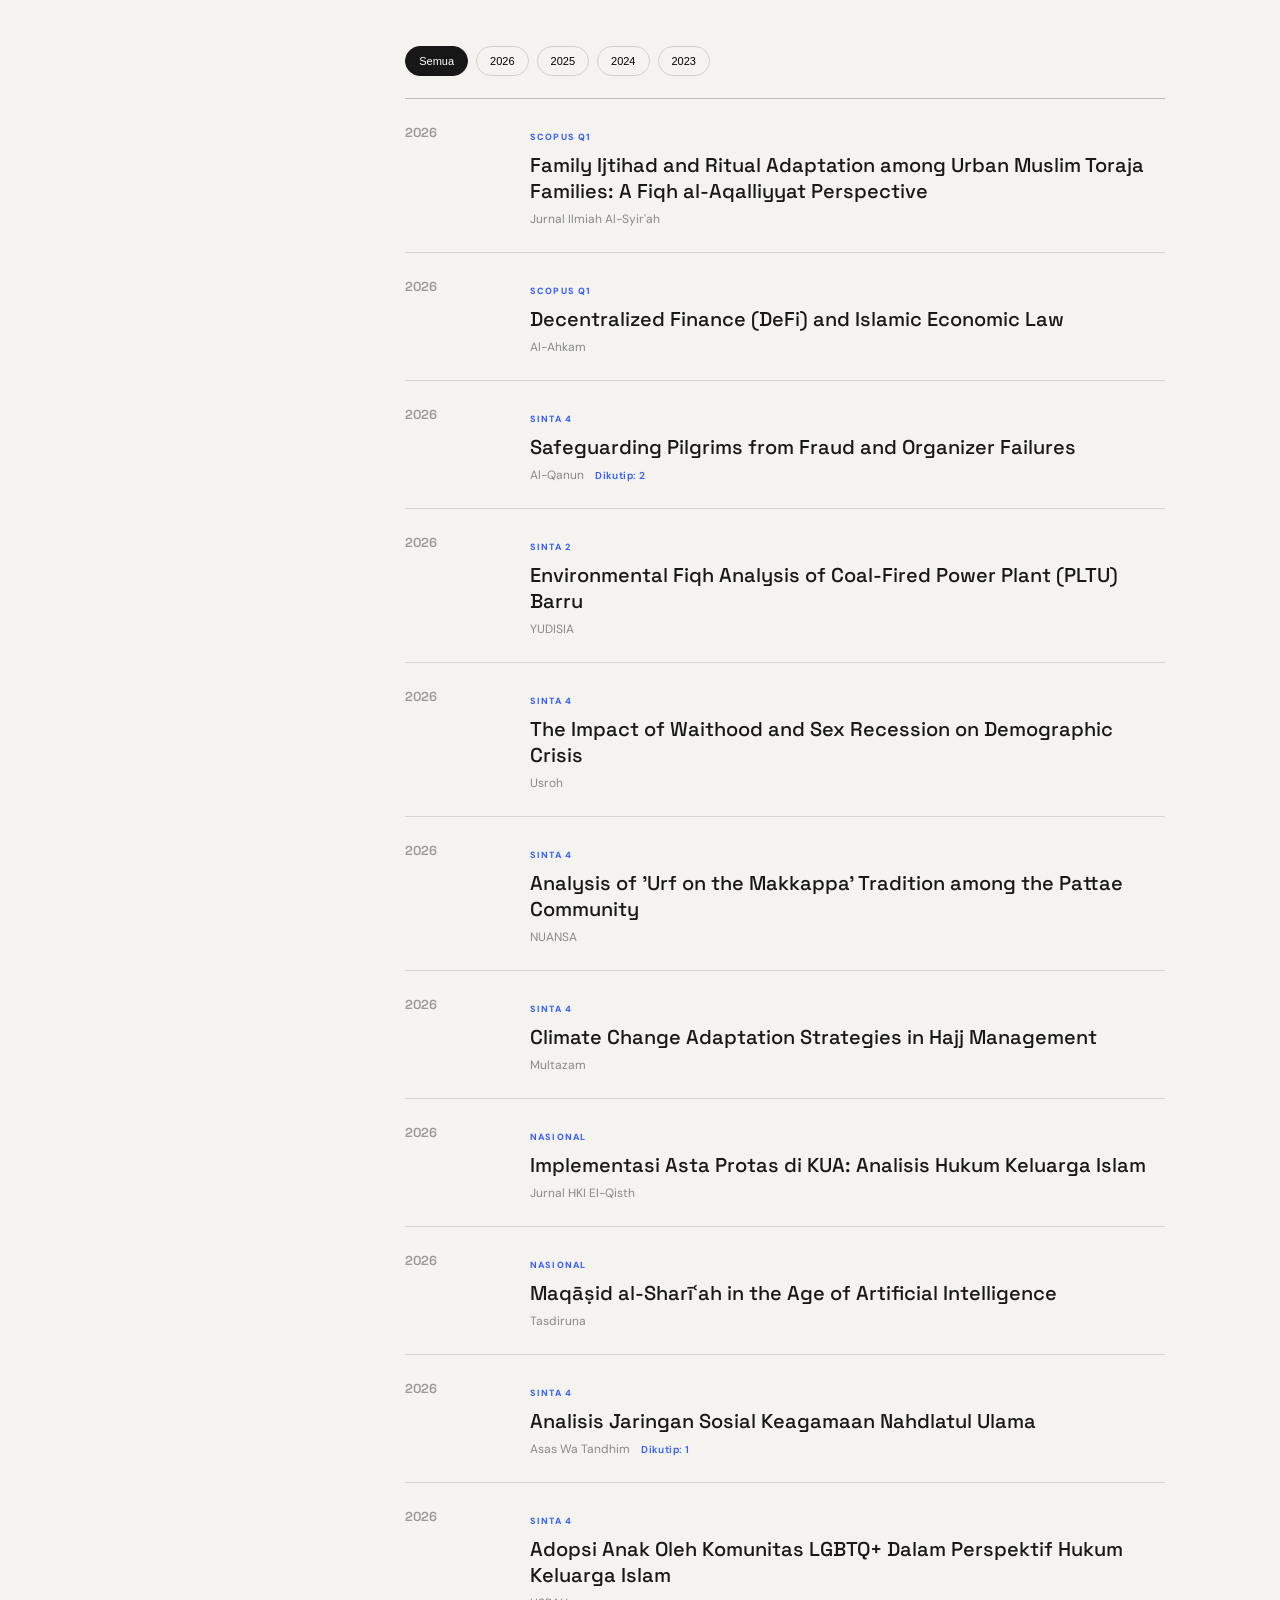
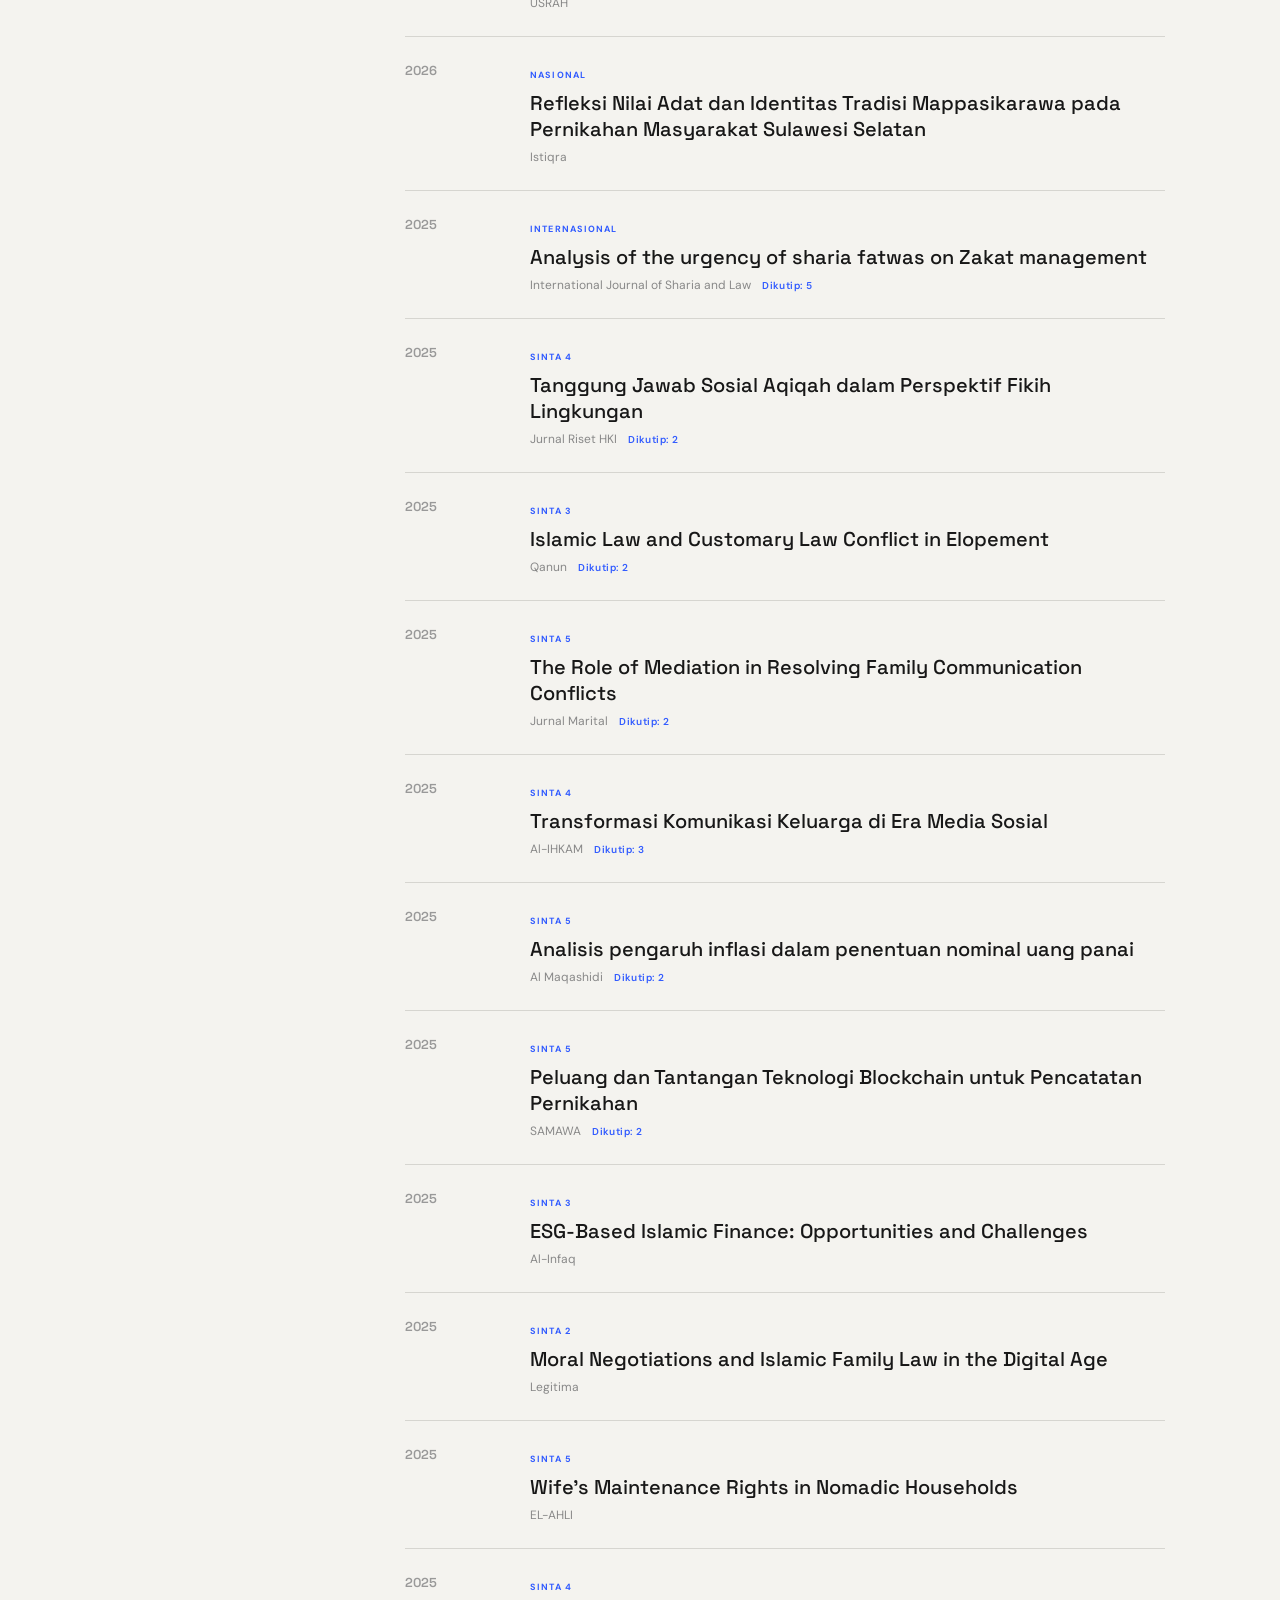
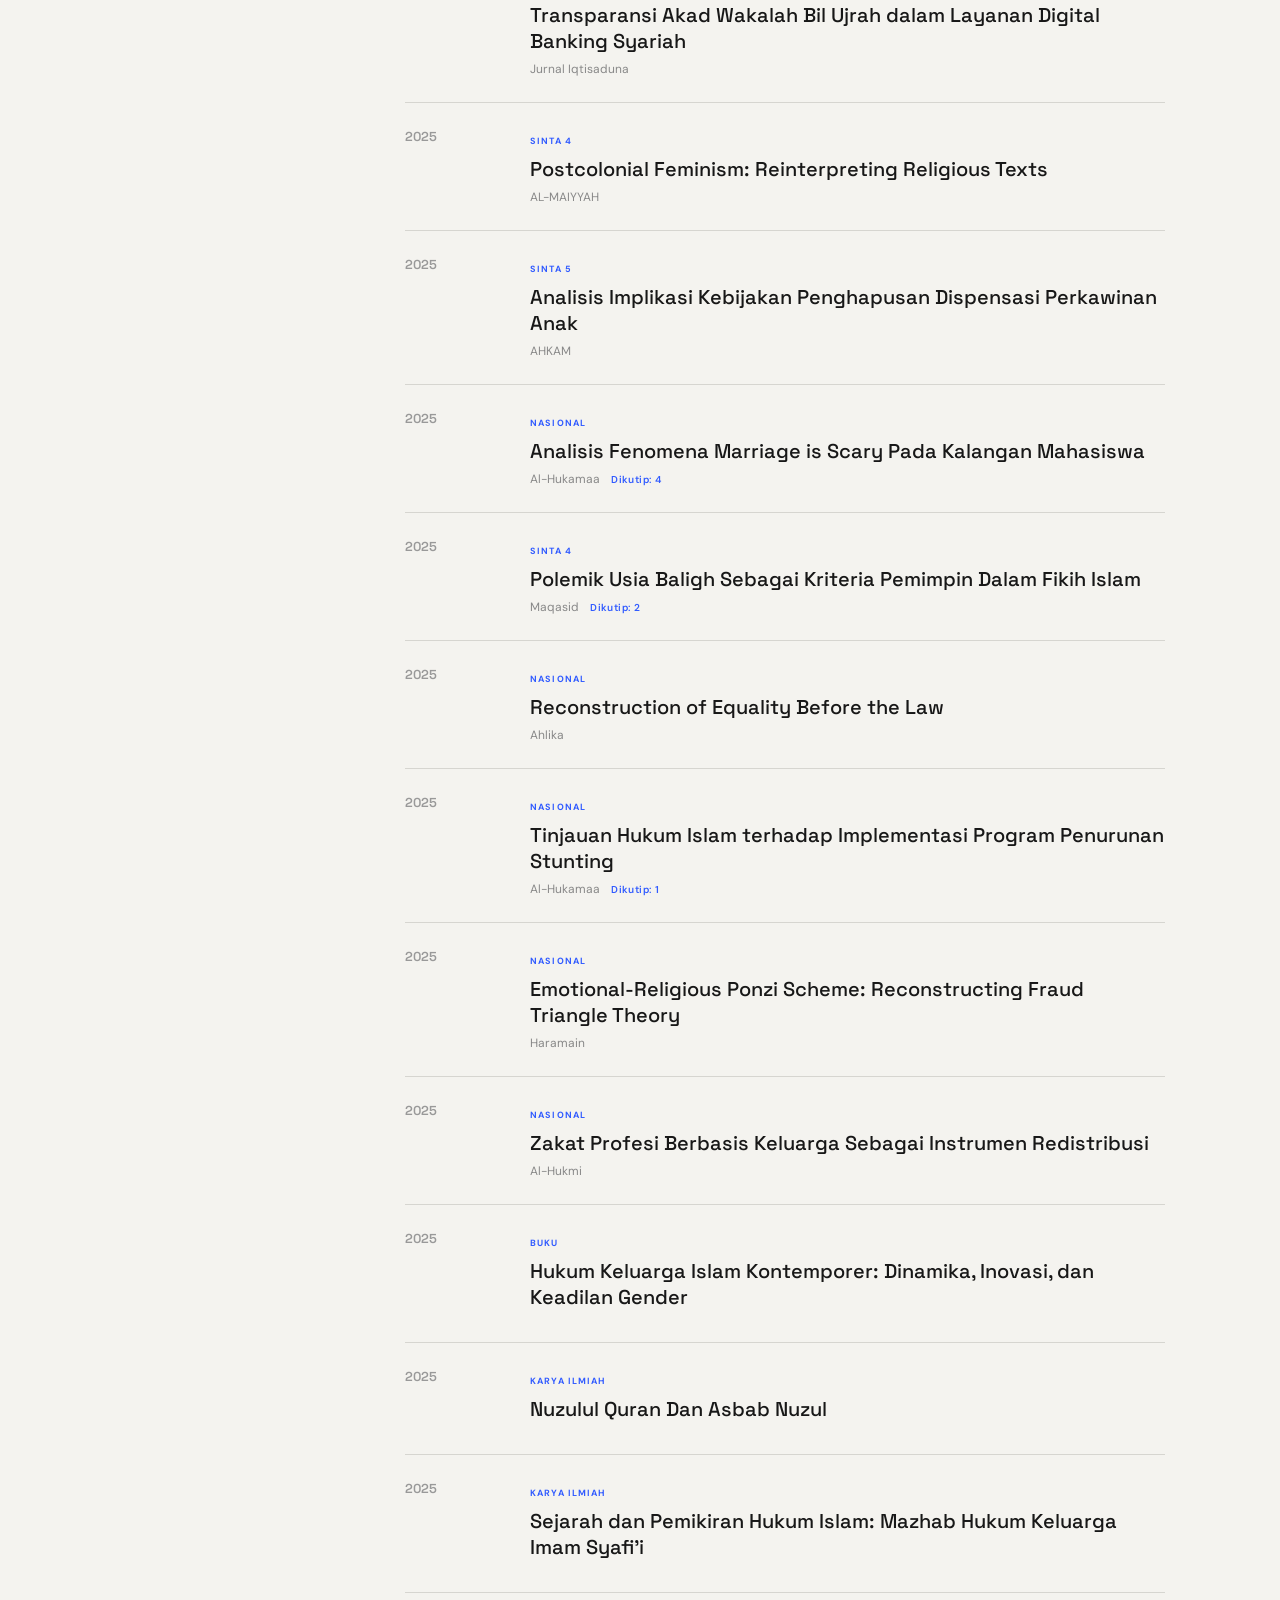
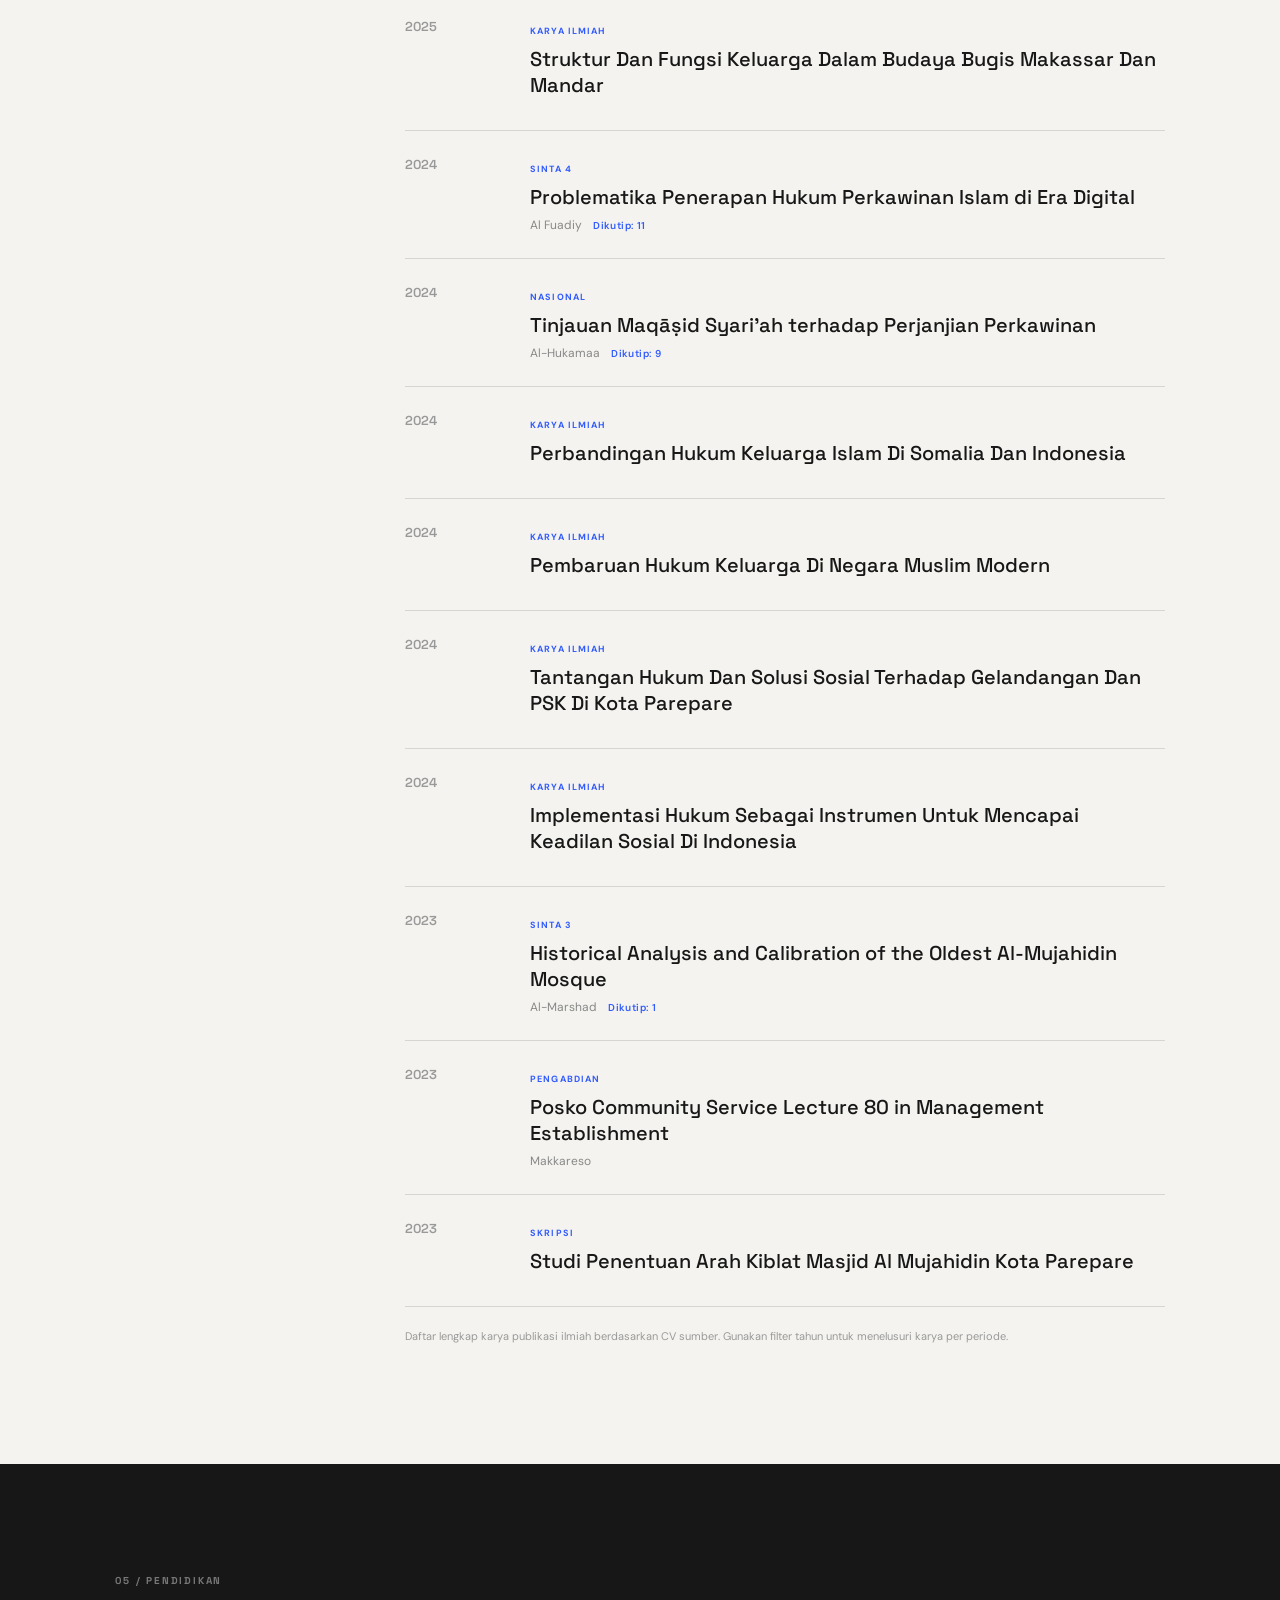
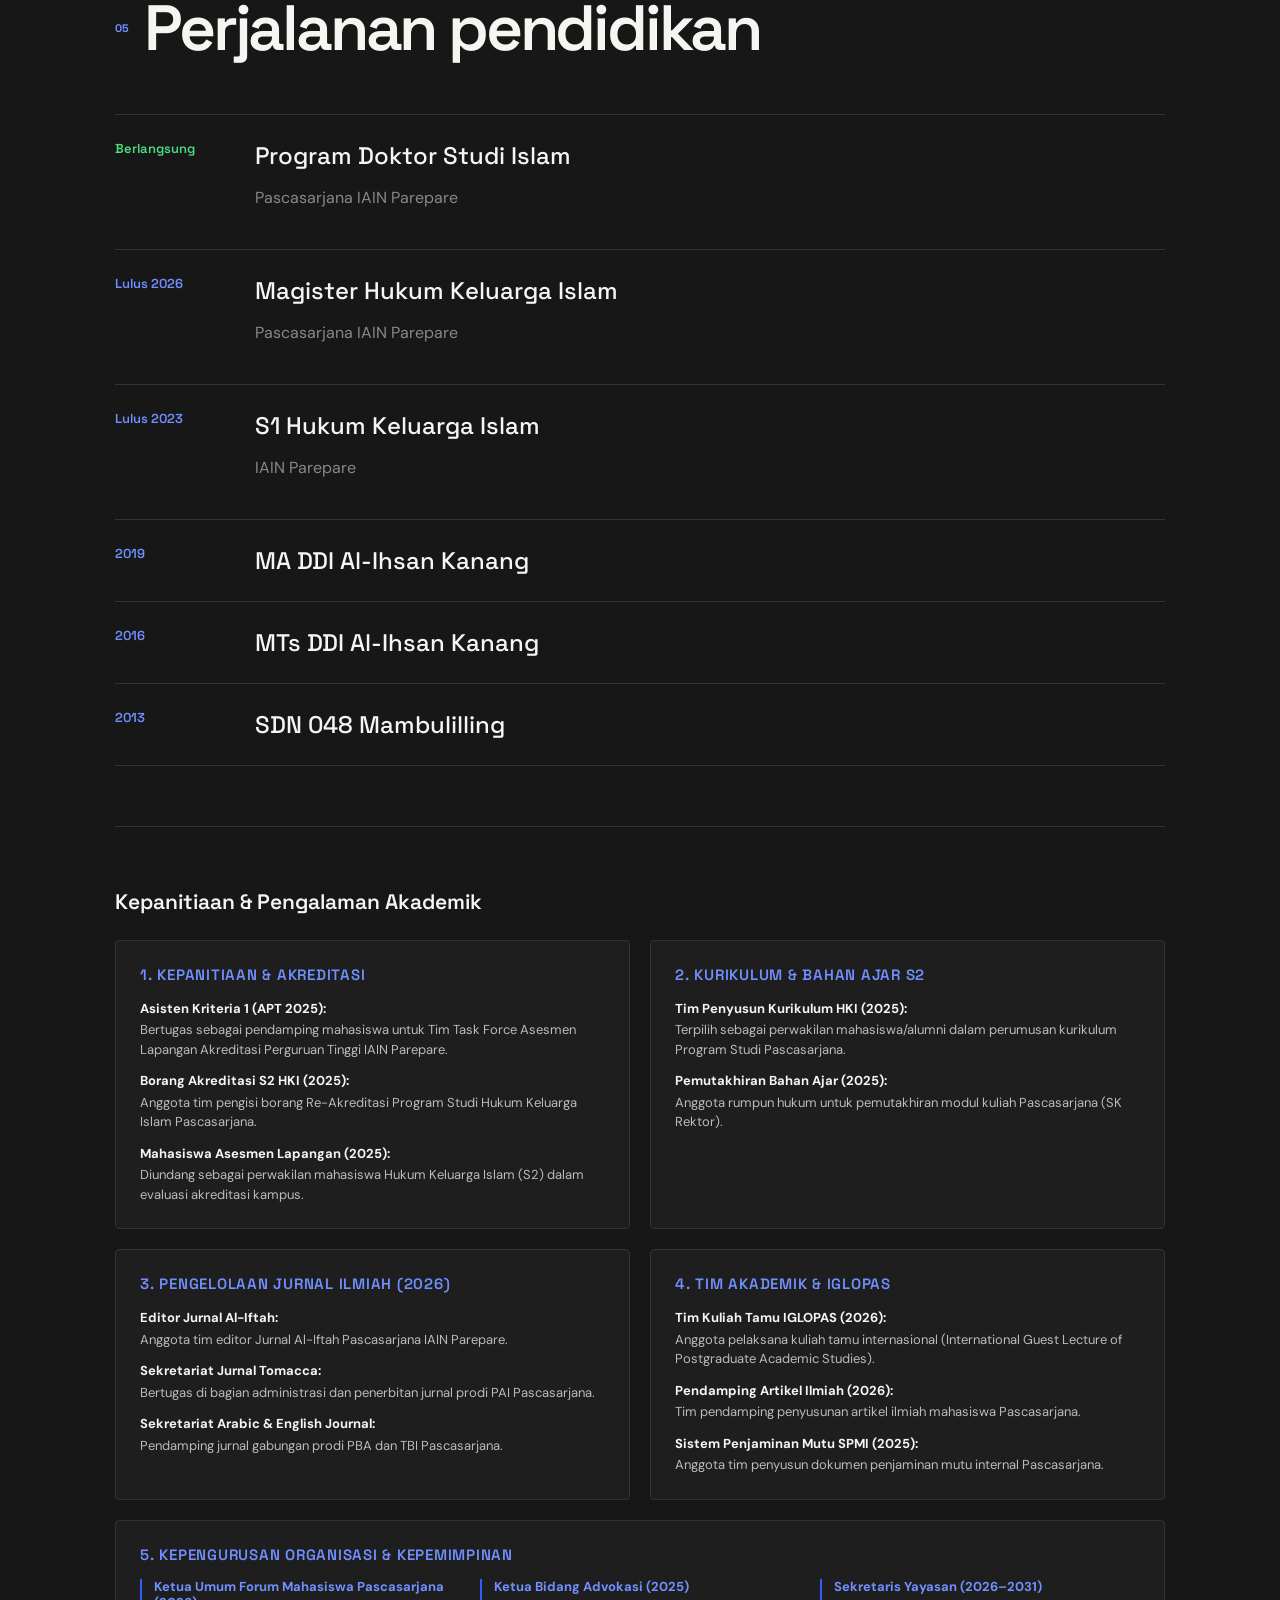
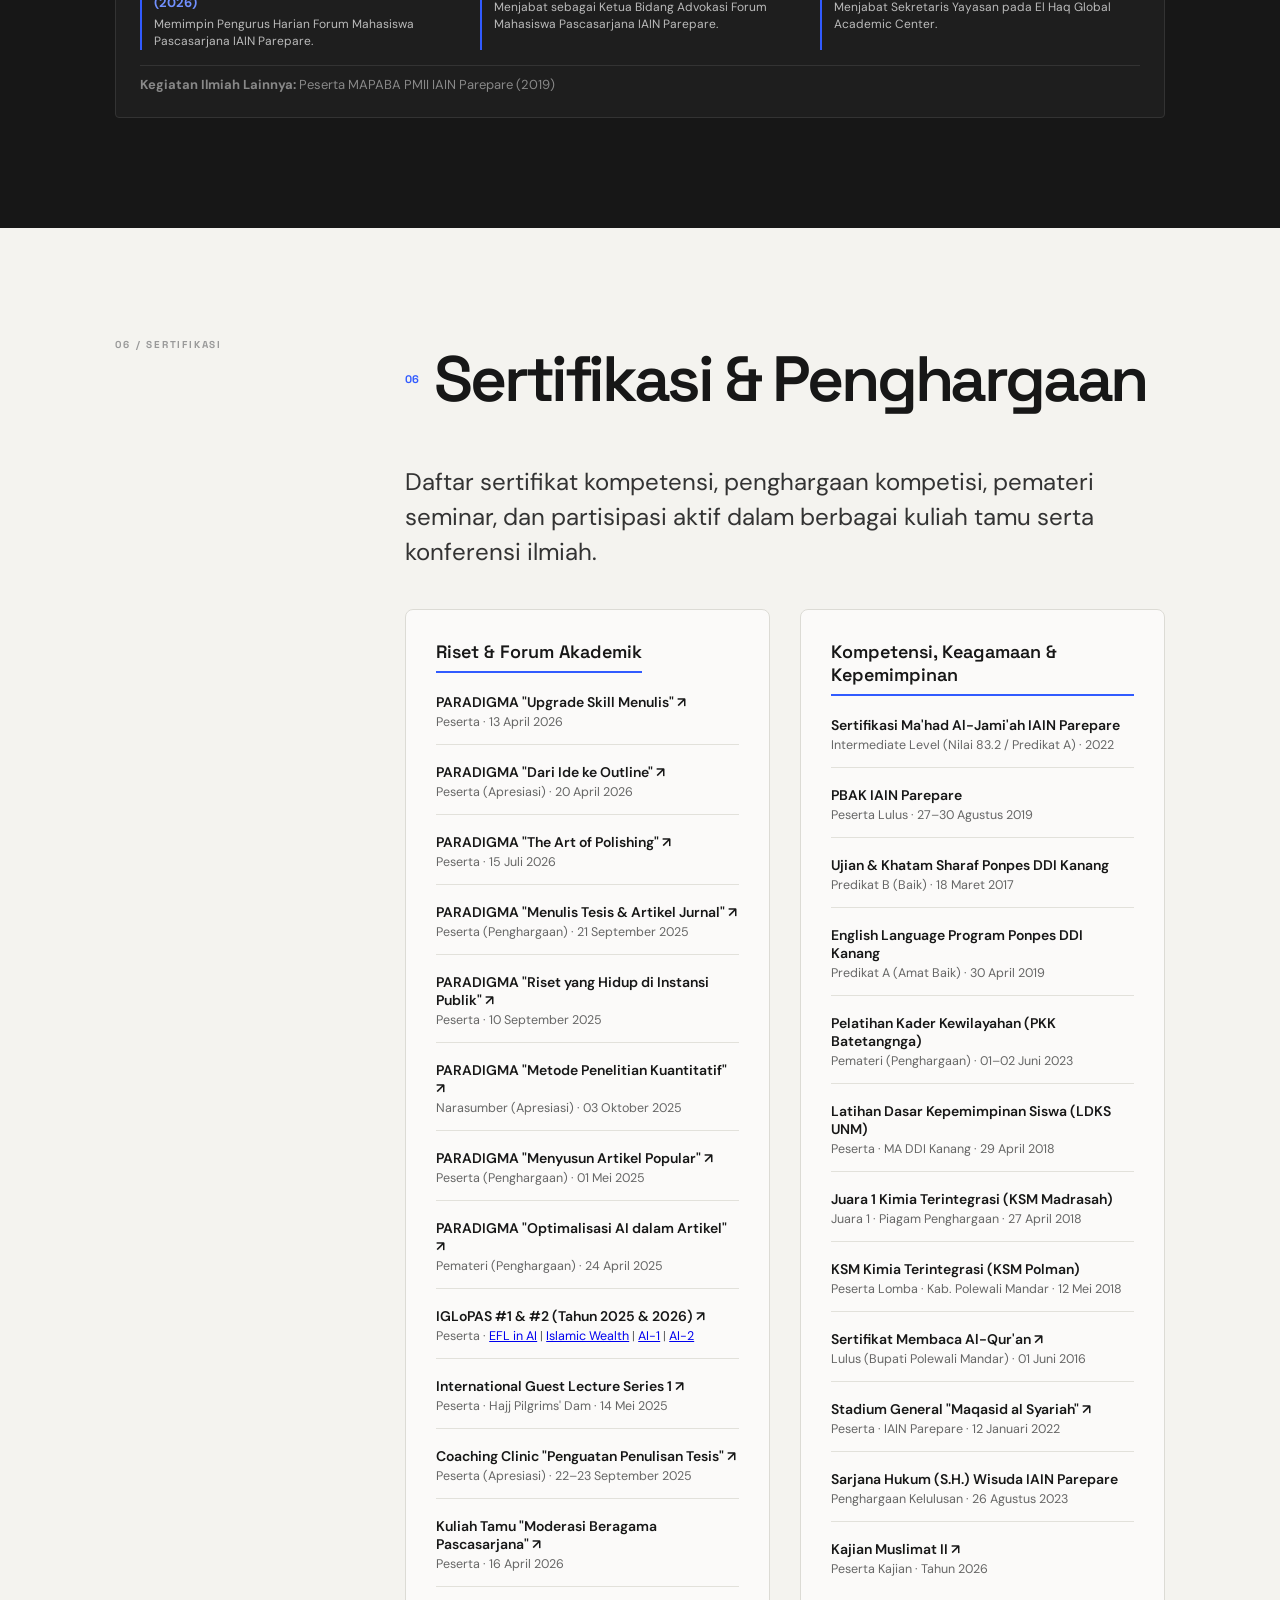
==== commit 21f4d703: "Add files via upload" ====
--- a/index.html
+++ b/index.html
@@ -220,6 +220,28 @@
               <li style="font-size: 13.5px; color: #555; display: flex; align-items: center; gap: 8px;"><span style="color: #315bff; font-weight: bold;">✔</span> Kustomisasi tema jurnal untuk kenyamanan membaca</li>
             </ul>
             <a href="https://pattolasyara.elhaqpubcenter.org/pattolasyara" target="_blank" rel="noopener" class="tech-link" style="margin-top: auto;">Lihat Contoh Jurnal <span>↗</span></a>
+          </div>
+
+          <!-- Project Showcase Gallery Slider -->
+          <div class="tech-card reveal" style="grid-column: 1 / -1; margin-top: 20px;">
+            <span class="tech-tag">Showcase &amp; Gallery</span>
+            <h3>Galeri Dokumentasi Kegiatan &amp; Proyek</h3>
+            <p>Dokumentasi foto kegiatan dan tangkapan layar proyek otomasi OJS, manajemen server jurnal, serta pelatihan redaksional.</p>
+            
+            <div class="project-slider-container">
+              <div class="project-wrapper" id="projectWrapper">
+                <!-- Dynamic slides will be injected by JavaScript -->
+                <div class="project-slide active" id="projectSlidePlaceholder">
+                  <div class="proj-spinner" style="color: #fff; font-family: 'Space Grotesk', sans-serif; font-size: 14px;">Memuat galeri foto proyek...</div>
+                </div>
+              </div>
+              
+              <button type="button" class="proj-control-btn proj-prev" aria-label="Slide sebelumnya">‹</button>
+              <button type="button" class="proj-control-btn proj-next" aria-label="Slide berikutnya">›</button>
+              
+              <div class="proj-counter" id="projectCounter">1 / 101</div>
+              <div class="proj-progress-bar"><div class="proj-progress-fill" id="projectProgressFill"></div></div>
+            </div>
           </div>
         </div>
       </div>
--- a/css/style.css
+++ b/css/style.css
@@ -516,9 +516,130 @@
   }
 }
 
-
-
-
-
-
-
+/* Project Showcase Slider CSS */
+.project-slider-container {
+  position: relative;
+  width: 100%;
+  aspect-ratio: 16 / 9;
+  max-height: 480px;
+  background: #171717;
+  border-radius: 8px;
+  overflow: hidden;
+  margin-top: 15px;
+  border: 1px solid rgba(255, 255, 255, 0.05);
+}
+.project-wrapper {
+  width: 100%;
+  height: 100%;
+  position: relative;
+}
+.project-slide {
+  position: absolute;
+  top: 0;
+  left: 0;
+  width: 100%;
+  height: 100%;
+  opacity: 0;
+  visibility: hidden;
+  transition: opacity 0.6s ease-in-out;
+  display: flex;
+  flex-direction: column;
+  justify-content: center;
+  align-items: center;
+}
+.project-slide.active {
+  opacity: 1;
+  visibility: visible;
+}
+.project-slide img {
+  width: 100%;
+  height: 100%;
+  object-fit: cover;
+}
+.project-caption {
+  position: absolute;
+  bottom: 0;
+  left: 0;
+  right: 0;
+  background: linear-gradient(transparent, rgba(0, 0, 0, 0.85));
+  color: #fff;
+  padding: 20px 25px;
+  font-size: 14px;
+  font-weight: 500;
+  letter-spacing: 0.02em;
+  text-shadow: 0 1px 3px rgba(0,0,0,0.5);
+  font-family: "Space Grotesk", sans-serif;
+}
+.proj-control-btn {
+  position: absolute;
+  top: 50%;
+  transform: translateY(-50%);
+  background: rgba(0, 0, 0, 0.4);
+  border: 1px solid rgba(255, 255, 255, 0.15);
+  color: #fff;
+  width: 40px;
+  height: 40px;
+  border-radius: 50%;
+  font-size: 24px;
+  cursor: pointer;
+  display: flex;
+  align-items: center;
+  justify-content: center;
+  backdrop-filter: blur(4px);
+  z-index: 10;
+  transition: all 0.25s ease;
+}
+.proj-control-btn:hover {
+  background: #315bff;
+  border-color: #315bff;
+}
+.proj-prev {
+  left: 15px;
+}
+.proj-next {
+  right: 15px;
+}
+.proj-counter {
+  position: absolute;
+  bottom: 15px;
+  right: 25px;
+  color: #fff;
+  font-size: 12px;
+  font-family: "Space Grotesk", sans-serif;
+  background: rgba(0, 0, 0, 0.6);
+  padding: 4px 12px;
+  border-radius: 100px;
+  z-index: 10;
+  font-weight: 500;
+  border: 1px solid rgba(255, 255, 255, 0.15);
+  backdrop-filter: blur(4px);
+}
+.proj-progress-bar {
+  position: absolute;
+  bottom: 0;
+  left: 0;
+  width: 100%;
+  height: 4px;
+  background: rgba(255, 255, 255, 0.1);
+  z-index: 10;
+}
+.proj-progress-fill {
+  height: 100%;
+  width: 0.99%;
+  background: #315bff;
+  transition: width 0.3s ease;
+}
+
+@media (max-width: 850px) {
+  .project-slider-container {
+    aspect-ratio: 4 / 3;
+  }
+}
+
+
+
+
+
+
+
+
